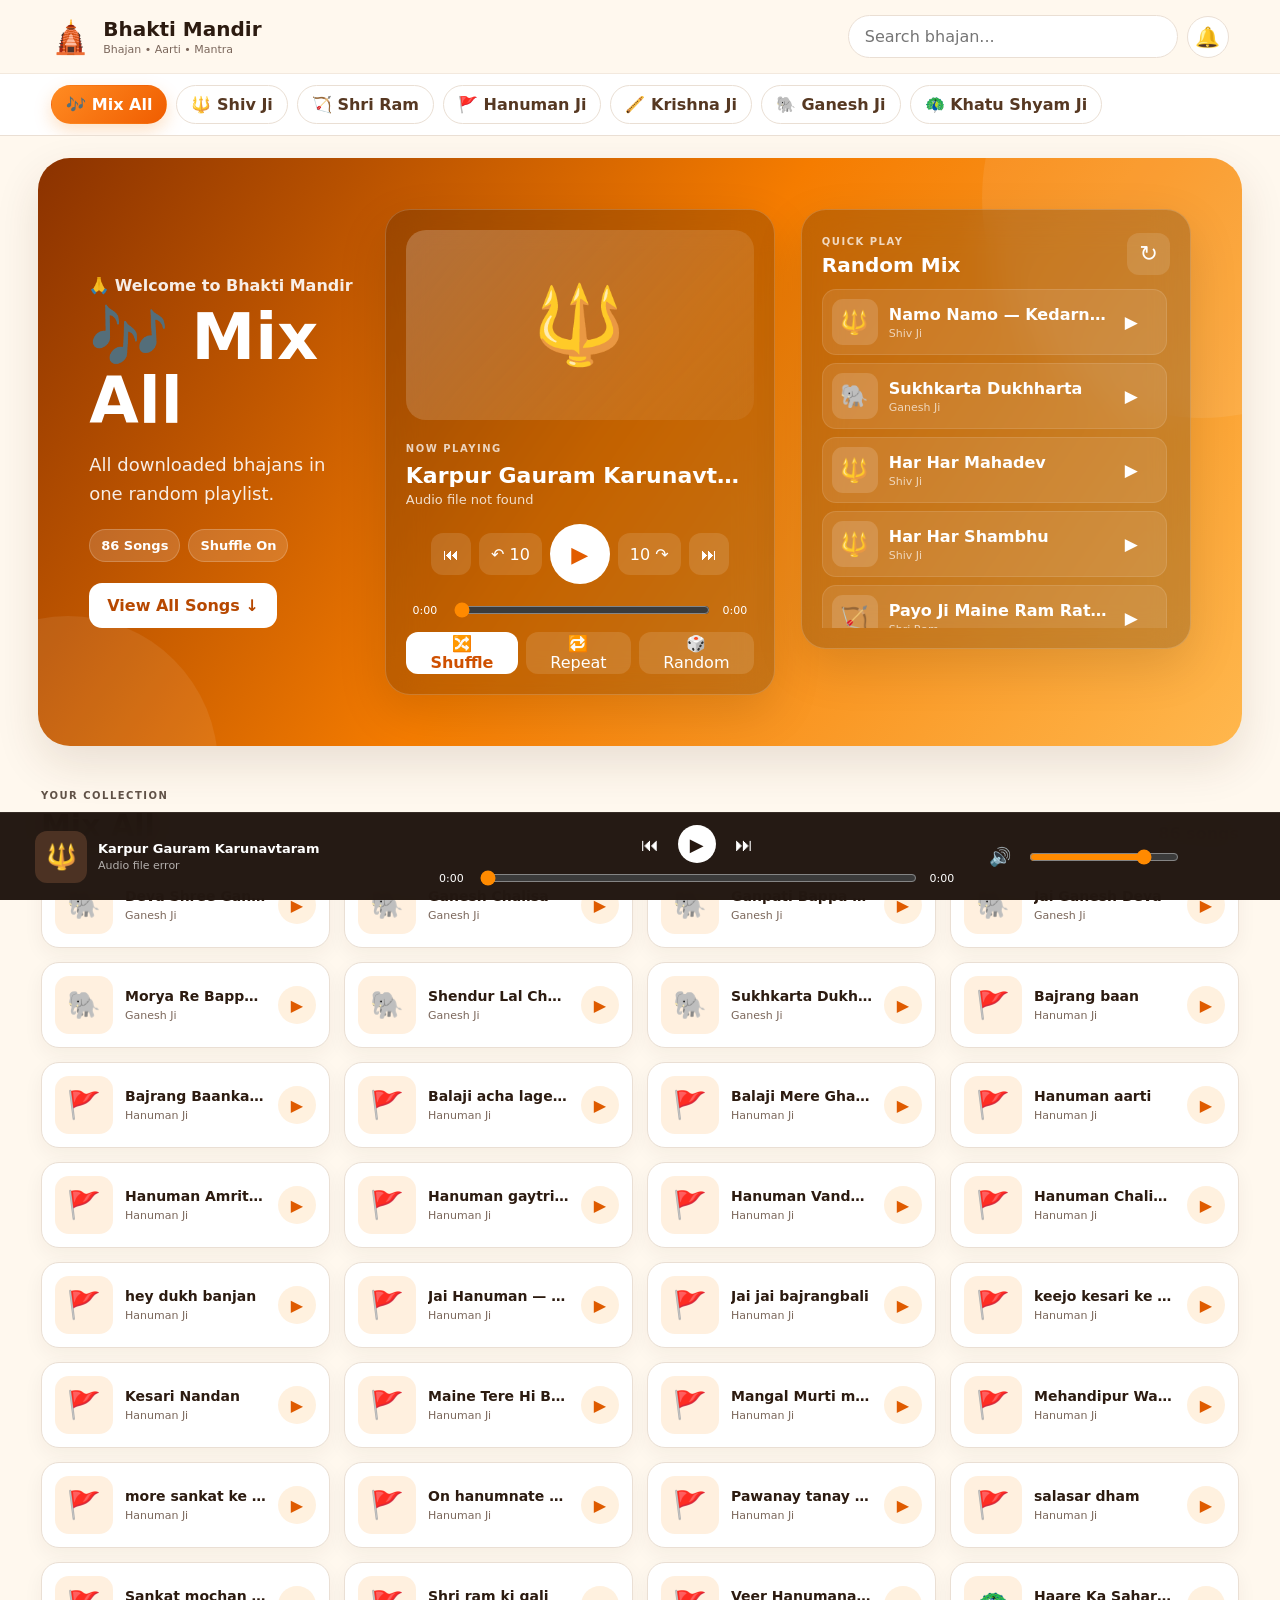
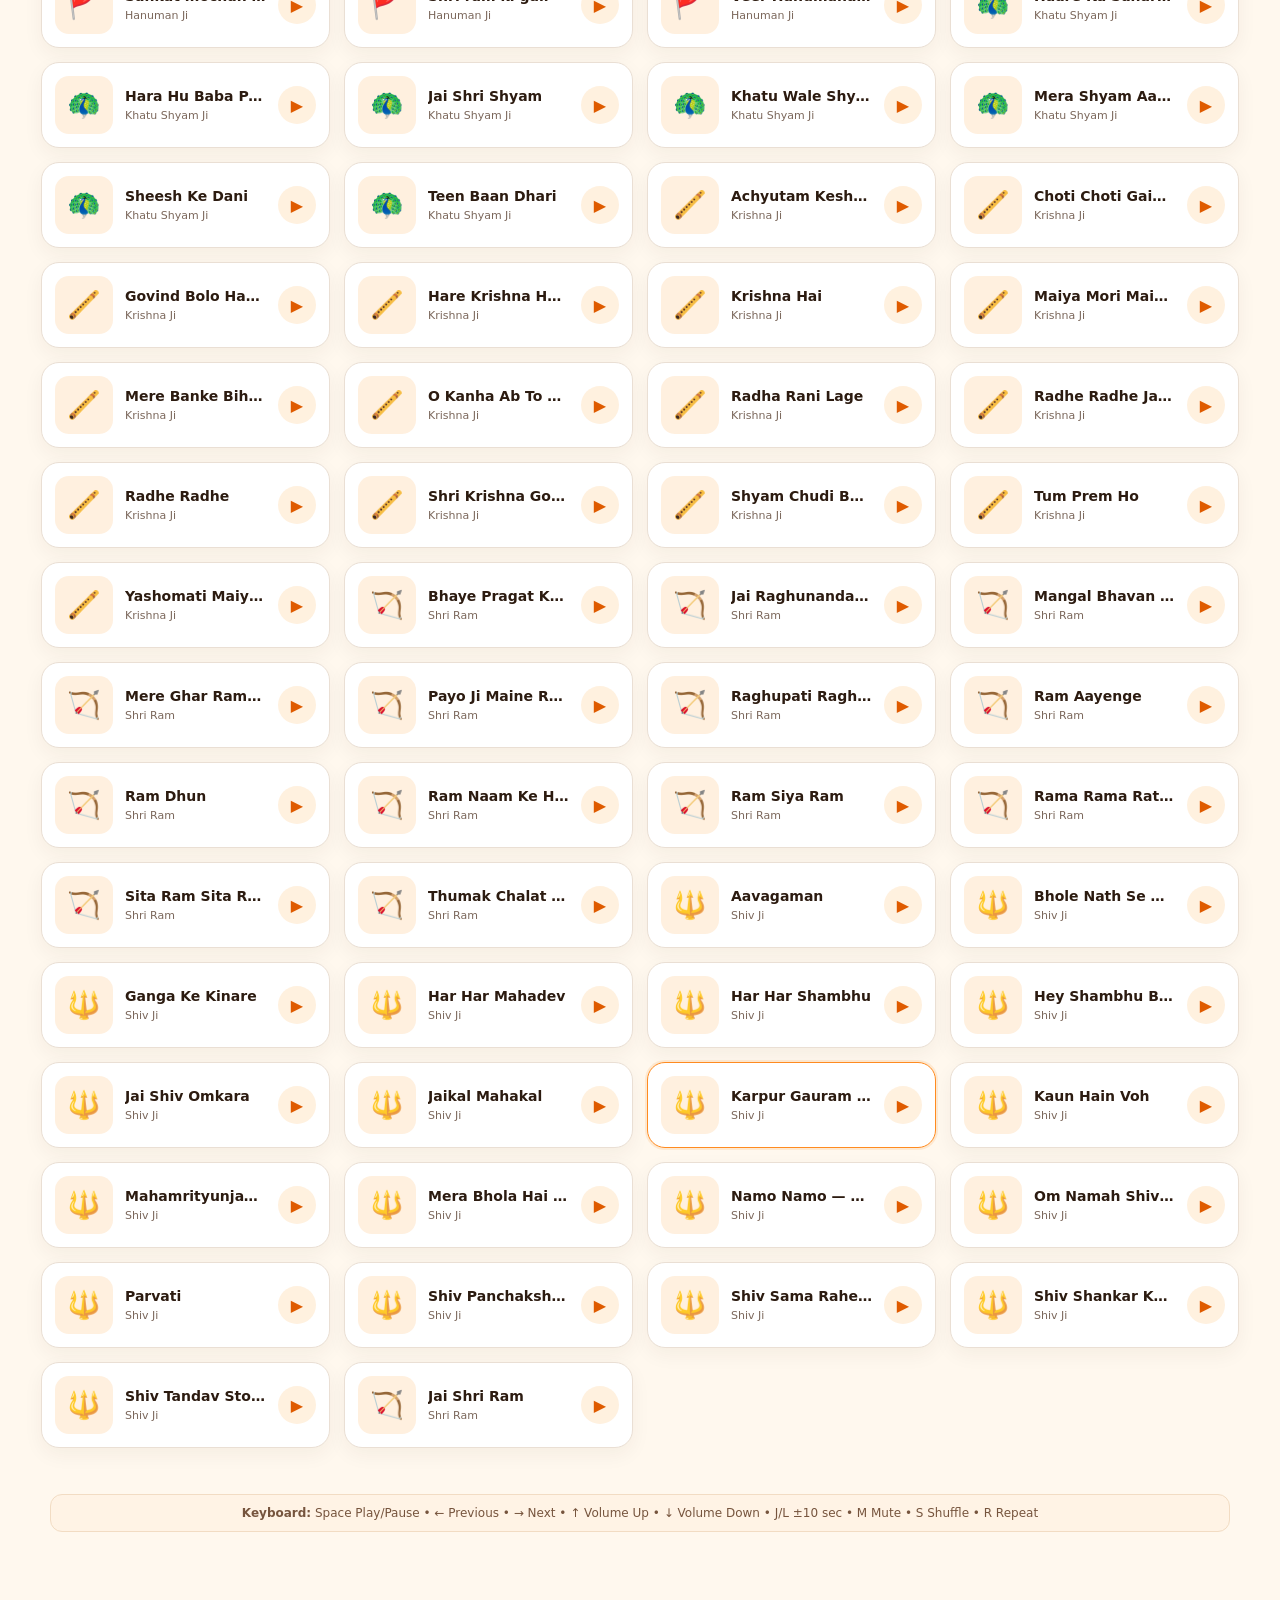
==== index.html @ 7013844a "Add files via upload" ====
<!DOCTYPE html>
<html lang="en">
<head>
  <meta charset="UTF-8">

  <meta
    name="viewport"
    content="width=device-width, initial-scale=1.0"
  >

  <meta name="theme-color" content="#f57c00">

  <title>Bhakti Mandir</title>

  <link rel="stylesheet" href="style.css">
</head>

<body>

  <!-- =========================
       HEADER
  ========================== -->

  <header class="header">

    <a
      href="#"
      class="brand"
      id="homeBrand"
    >

      <span class="brand-icon">🛕</span>

      <span>
        <strong>Bhakti Mandir</strong>
        <small>Bhajan • Aarti • Mantra</small>
      </span>

    </a>


    <div class="header-actions">

      <input
        id="searchInput"
        type="search"
        placeholder="Search bhajan..."
        autocomplete="off"
      >

      <button
        id="bellButton"
        class="icon-button"
        title="Temple Bell"
      >
        🔔
      </button>

    </div>

  </header>



  <!-- =========================
       GOD MENU
  ========================== -->

  <nav class="god-menu">

    <button
      class="god-btn active"
      data-god="mix"
    >
      🎶 Mix All
    </button>


    <button
      class="god-btn"
      data-god="shiv"
    >
      🔱 Shiv Ji
    </button>


    <button
      class="god-btn"
      data-god="ram"
    >
      🏹 Shri Ram
    </button>


    <button
      class="god-btn"
      data-god="hanuman"
    >
      🚩 Hanuman Ji
    </button>


    <button
      class="god-btn"
      data-god="krishna"
    >
      🪈 Krishna Ji
    </button>


    <button
      class="god-btn"
      data-god="ganesh"
    >
      🐘 Ganesh Ji
    </button>


    <button
      class="god-btn"
      data-god="shyam"
    >
      🦚 Khatu Shyam Ji
    </button>

  </nav>



  <!-- =========================
       MAIN
  ========================== -->

  <main>


    <!-- =========================
         HERO
    ========================== -->

    <section
      class="hero"
      id="hero"
    >


      <!-- LEFT -->

      <div class="hero-copy">

        <div
          class="eyebrow"
          id="heroGreeting"
        >
          🙏 Welcome to Bhakti Mandir
        </div>


        <h1 id="heroTitle">
          🎶 Mix All
        </h1>


        <p id="heroSubtitle">
          All downloaded bhajans in one random playlist.
        </p>


        <div class="hero-stats">

          <span id="sectionCount">
            0 Songs
          </span>

          <span id="shuffleStatus">
            Shuffle On
          </span>

        </div>


        <button
          class="primary-btn"
          id="viewAllSongsBtn"
        >
          View All Songs ↓
        </button>

      </div>



      <!-- CENTER PLAYER -->

      <div class="now-playing-card">


        <div
          class="large-cover"
          id="heroSongCover"
        >
          🎶
        </div>


        <div class="now-text">

          <small>NOW PLAYING</small>

          <h2 id="heroSongTitle">
            Choose a song
          </h2>

          <p id="heroSongArtist">
            Bhakti Mandir
          </p>

        </div>



        <div class="hero-controls">

          <button
            id="heroPrevBtn"
            title="Previous Song"
          >
            ⏮
          </button>


          <button
            id="back10Btn"
            title="Back 10 seconds"
          >
            ↶ 10
          </button>


          <button
            id="heroPlayBtn"
            class="main-play"
            title="Play / Pause"
          >
            ▶
          </button>


          <button
            id="forward10Btn"
            title="Forward 10 seconds"
          >
            10 ↷
          </button>


          <button
            id="heroNextBtn"
            title="Next Song"
          >
            ⏭
          </button>

        </div>



        <div class="progress-wrap">

          <span id="heroCurrentTime">
            0:00
          </span>


          <input
            id="heroProgress"
            type="range"
            min="0"
            max="100"
            value="0"
          >


          <span id="heroDuration">
            0:00
          </span>

        </div>



        <div class="secondary-controls">


          <button
            id="shuffleBtn"
            class="control-toggle active"
          >
            🔀 Shuffle
          </button>


          <button
            id="repeatBtn"
            class="control-toggle"
          >
            🔁 Repeat
          </button>


          <button id="randomBtn">
            🎲 Random
          </button>

        </div>

      </div>



      <!-- RIGHT QUICK PLAY -->

      <aside class="quick-panel">


        <div class="panel-heading">

          <div>

            <small>
              QUICK PLAY
            </small>

            <h3 id="quickListTitle">
              Random Mix
            </h3>

          </div>


          <button
            id="refreshQuickBtn"
            title="New random list"
          >
            ↻
          </button>

        </div>


        <div
          id="heroQuickList"
          class="quick-list"
        ></div>

      </aside>


    </section>



    <!-- =========================
         ALL SONGS
    ========================== -->

    <section
      class="songs-section"
      id="songsSection"
    >


      <div class="section-heading">

        <div>

          <small>
            YOUR COLLECTION
          </small>

          <h2 id="songSectionTitle">
            Mix All
          </h2>

        </div>


        <span id="songCount">
          0 songs
        </span>

      </div>



      <div
        id="songList"
        class="song-grid"
      ></div>


    </section>


  </main>



  <!-- =========================
       KEYBOARD GUIDE
  ========================== -->

  <div class="keyboard-help">

    <strong>Keyboard:</strong>

    Space Play/Pause •
    ← Previous •
    → Next •
    ↑ Volume Up •
    ↓ Volume Down •
    J/L ±10 sec •
    M Mute •
    S Shuffle •
    R Repeat

  </div>



  <!-- =========================
       BOTTOM PLAYER
  ========================== -->

  <footer class="bottom-player">


    <div class="bottom-song">


      <div
        class="bottom-cover"
        id="bottomCover"
      >
        🎶
      </div>


      <div>

        <strong id="bottomTitle">
          Choose a song
        </strong>

        <small id="bottomArtist">
          Bhakti Mandir
        </small>

      </div>


    </div>



    <div class="bottom-center">


      <div class="bottom-controls">

        <button
          id="previousBtn"
          title="Previous"
        >
          ⏮
        </button>


        <button
          id="bottomPlayBtn"
          class="bottom-main-play"
          title="Play / Pause"
        >
          ▶
        </button>


        <button
          id="nextBtn"
          title="Next"
        >
          ⏭
        </button>

      </div>



      <div class="bottom-progress-row">

        <span id="bottomCurrentTime">
          0:00
        </span>


        <input
          id="bottomProgress"
          type="range"
          min="0"
          max="100"
          value="0"
        >


        <span id="bottomDuration">
          0:00
        </span>

      </div>


    </div>



    <div class="volume-area">

      <button
        id="muteBtn"
        title="Mute"
      >
        🔊
      </button>


      <input
        id="volumeSlider"
        type="range"
        min="0"
        max="1"
        step="0.05"
        value="0.8"
      >

    </div>


  </footer>



  <audio
    id="audioPlayer"
    preload="metadata"
  ></audio>


  <script src="script.js"></script>

</body>
</html>
---- style.css ----
* {
    box-sizing: border-box;
}


:root {

    --bg: #fff8ee;

    --card: #ffffff;

    --text: #2c1b10;

    --muted: #7b675b;

    --orange: #f57c00;

    --line: #eadfd4;

    --shadow:
        0 18px 45px rgba(76, 45, 20, 0.12);

}



html {

    scroll-behavior: smooth;

}



body {

    margin: 0;

    font-family:
        Inter,
        system-ui,
        -apple-system,
        Segoe UI,
        Roboto,
        Arial,
        sans-serif;

    background: var(--bg);

    color: var(--text);

    padding-bottom: 108px;

}



button,
input {

    font: inherit;

}



button {

    cursor: pointer;

}



/* ========================
   HEADER
======================== */

.header {

    min-height: 74px;

    padding:
        12px
        clamp(16px, 4vw, 54px);

    display: flex;

    align-items: center;

    justify-content: space-between;

    gap: 16px;

    position: sticky;

    top: 0;

    z-index: 100;

    background:
        rgba(255, 248, 238, 0.94);

    backdrop-filter: blur(18px);

    border-bottom:
        1px solid
        rgba(120, 80, 45, 0.09);

}



.brand {

    text-decoration: none;

    color: inherit;

    display: flex;

    align-items: center;

    gap: 12px;

}



.brand-icon {

    font-size: 32px;

}



.brand strong {

    display: block;

    font-size: 20px;

}



.brand small {

    display: block;

    color: var(--muted);

    font-size: 11px;

    margin-top: 2px;

}



.header-actions {

    display: flex;

    gap: 9px;

    align-items: center;

}



#searchInput {

    width: min(330px, 38vw);

    border:
        1px solid
        var(--line);

    background: white;

    border-radius: 999px;

    padding: 11px 16px;

    outline: none;

}



#searchInput:focus {

    border-color: #ff9b31;

    box-shadow:
        0 0 0 3px
        rgba(245, 124, 0, 0.12);

}



.icon-button {

    width: 42px;

    height: 42px;

    border-radius: 50%;

    border:
        1px solid
        var(--line);

    background: white;

    font-size: 20px;

}



.icon-button.ringing {

    animation:
        ring 0.55s ease;

}



@keyframes ring {

    0%,
    100% {
        transform: rotate(0);
    }

    25% {
        transform: rotate(18deg);
    }

    50% {
        transform: rotate(-18deg);
    }

    75% {
        transform: rotate(12deg);
    }

}



/* ========================
   GOD MENU
======================== */

.god-menu {

    position: sticky;

    top: 74px;

    z-index: 90;

    display: flex;

    gap: 9px;

    overflow-x: auto;

    padding:
        11px
        clamp(16px, 4vw, 54px);

    background: white;

    border-bottom:
        1px solid
        var(--line);

    scrollbar-width: none;

}



.god-menu::-webkit-scrollbar {

    display: none;

}



.god-btn {

    white-space: nowrap;

    border:
        1px solid
        var(--line);

    background: white;

    color: #563822;

    padding: 9px 14px;

    border-radius: 999px;

    font-weight: 700;

}



.god-btn:hover,
.god-btn.active {

    background:
        linear-gradient(
            135deg,
            #ff8b22,
            #f05d00
        );

    color: white;

    border-color: transparent;

    box-shadow:
        0 7px 18px
        rgba(245, 124, 0, 0.23);

}



/* ========================
   MAIN
======================== */

main {

    width: min(1450px, 100%);

    margin: auto;

    padding:
        22px
        clamp(14px, 3vw, 38px)
        30px;

}



/* ========================
   HERO
======================== */

.hero {

    min-height: 540px;

    border-radius: 32px;

    padding:
        clamp(22px, 4vw, 52px);

    display: grid;

    grid-template-columns:
        minmax(0, 1fr)
        minmax(320px, 390px)
        minmax(300px, 390px);

    gap: 26px;

    align-items: center;

    color: white;

    background:
        linear-gradient(
            125deg,
            #8b3200,
            #f57c00 48%,
            #ffb74d
        );

    box-shadow: var(--shadow);

    overflow: hidden;

    position: relative;

}



.hero::before,
.hero::after {

    content: "";

    position: absolute;

    border-radius: 50%;

    background:
        rgba(255, 255, 255, 0.08);

    pointer-events: none;

}



.hero::before {

    width: 440px;

    height: 440px;

    right: -180px;

    top: -180px;

}



.hero::after {

    width: 300px;

    height: 300px;

    left: -120px;

    bottom: -170px;

}



.hero > * {

    position: relative;

    z-index: 1;

}



.eyebrow {

    font-weight: 800;

    opacity: 0.9;

    margin-bottom: 10px;

}



.hero-copy h1 {

    font-size:
        clamp(38px, 5vw, 72px);

    line-height: 1;

    margin:
        0 0 17px;

}



.hero-copy p {

    max-width: 580px;

    font-size: 18px;

    line-height: 1.6;

    opacity: 0.9;

}



.hero-stats {

    display: flex;

    gap: 8px;

    flex-wrap: wrap;

    margin: 21px 0;

}



.hero-stats span {

    background:
        rgba(255, 255, 255, 0.15);

    border:
        1px solid
        rgba(255, 255, 255, 0.19);

    padding:
        8px 11px;

    border-radius: 999px;

    font-size: 13px;

    font-weight: 700;

}



.primary-btn {

    border: 0;

    border-radius: 13px;

    background: white;

    color: #b74800;

    font-weight: 800;

    padding:
        13px 18px;

}



/* ========================
   PLAYER CARDS
======================== */

.now-playing-card,
.quick-panel {

    border:
        1px solid
        rgba(255, 255, 255, 0.18);

    background:
        rgba(25, 11, 3, 0.22);

    backdrop-filter:
        blur(18px);

    border-radius: 25px;

    padding: 20px;

    box-shadow:
        0 18px 50px
        rgba(0, 0, 0, 0.12);

}



.large-cover {

    height: 190px;

    border-radius: 20px;

    display: grid;

    place-items: center;

    font-size: 76px;

    background:
        linear-gradient(
            135deg,
            rgba(255,255,255,0.22),
            rgba(255,255,255,0.05)
        );

    margin-bottom: 17px;

}



.now-text small,
.panel-heading small,
.section-heading small {

    font-size: 10px;

    letter-spacing: 1.5px;

    font-weight: 900;

    opacity: 0.75;

}



.now-text h2 {

    font-size: 22px;

    margin:
        7px 0 4px;

    white-space: nowrap;

    overflow: hidden;

    text-overflow: ellipsis;

}



.now-text p {

    font-size: 13px;

    margin:
        0 0 17px;

    opacity: 0.8;

    white-space: nowrap;

    overflow: hidden;

    text-overflow: ellipsis;

}



.hero-controls,
.secondary-controls {

    display: flex;

    align-items: center;

    justify-content: center;

    gap: 8px;

}



.hero-controls button,
.secondary-controls button,
.panel-heading button {

    border: 0;

    color: white;

    background:
        rgba(255,255,255,0.12);

    border-radius: 12px;

    min-height: 42px;

    padding:
        0 12px;

}



.hero-controls button:hover,
.secondary-controls button:hover {

    background:
        rgba(255,255,255,0.22);

}



.hero-controls .main-play {

    width: 60px;

    height: 60px;

    border-radius: 50%;

    font-size: 22px;

    background: white;

    color: #e25c00;

}



.progress-wrap,
.bottom-progress-row {

    display: grid;

    grid-template-columns:
        38px
        1fr
        38px;

    align-items: center;

    gap: 8px;

    margin:
        16px 0 12px;

}



.progress-wrap span,
.bottom-progress-row span {

    font-size: 11px;

    text-align: center;

}



input[type="range"] {

    accent-color: #ff8a00;

    width: 100%;

}



.control-toggle.active {

    background:
        white !important;

    color:
        #cf5000 !important;

    font-weight: 800;

}



/* ========================
   QUICK LIST
======================== */

.quick-panel {

    align-self: stretch;

    max-height: 440px;

    display: flex;

    flex-direction: column;

}



.panel-heading {

    display: flex;

    align-items: center;

    justify-content: space-between;

    margin-bottom: 12px;

}



.panel-heading h3 {

    margin:
        4px 0 0;

    font-size: 20px;

}



.panel-heading button {

    font-size: 22px;

}



.quick-list {

    overflow: auto;

    padding-right: 3px;

}



.quick-item {

    width: 100%;

    display: grid;

    grid-template-columns:
        46px 1fr 32px;

    gap: 11px;

    align-items: center;

    color: white;

    background:
        rgba(255,255,255,0.09);

    border:
        1px solid
        rgba(255,255,255,0.11);

    border-radius: 14px;

    padding: 9px;

    margin-bottom: 8px;

    text-align: left;

}



.quick-item:hover,
.quick-item.active {

    background:
        rgba(255,255,255,0.20);

}



.quick-icon {

    width: 46px;

    height: 46px;

    border-radius: 11px;

    display: grid;

    place-items: center;

    background:
        rgba(255,255,255,0.15);

    font-size: 23px;

}



.quick-info {

    min-width: 0;

}



.quick-info strong,
.quick-info small {

    display: block;

    white-space: nowrap;

    overflow: hidden;

    text-overflow: ellipsis;

}



.quick-info small {

    font-size: 11px;

    opacity: 0.68;

    margin-top: 3px;

}



.quick-play {

    font-size: 17px;

}



/* ========================
   SONG COLLECTION
======================== */

.songs-section {

    padding:
        38px 3px 16px;

}



.section-heading {

    display: flex;

    justify-content: space-between;

    align-items: end;

    gap: 15px;

    margin-bottom: 19px;

}



.section-heading h2 {

    font-size: 30px;

    margin:
        5px 0 0;

}



.section-heading span {

    color: var(--muted);

    font-weight: 700;

}



.song-grid {

    display: grid;

    grid-template-columns:
        repeat(
            4,
            minmax(0, 1fr)
        );

    gap: 14px;

}



.song-card {

    background: white;

    border:
        1px solid
        var(--line);

    border-radius: 18px;

    padding: 13px;

    display: grid;

    grid-template-columns:
        58px 1fr 38px;

    gap: 12px;

    align-items: center;

    box-shadow:
        0 7px 20px
        rgba(57,34,16,0.05);

    transition:
        0.18s ease;

}



.song-card:hover {

    transform:
        translateY(-2px);

    box-shadow:
        0 12px 28px
        rgba(57,34,16,0.1);

}



.song-card.active {

    border-color:
        #ff8b20;

    box-shadow:
        0 0 0 2px
        rgba(245,124,0,0.12);

}



.song-cover {

    width: 58px;

    height: 58px;

    border-radius: 14px;

    display: grid;

    place-items: center;

    font-size: 27px;

    background:
        #fff0df;

}



.song-meta {

    min-width: 0;

}



.song-meta strong,
.song-meta small {

    display: block;

    white-space: nowrap;

    overflow: hidden;

    text-overflow: ellipsis;

}



.song-meta strong {

    font-size: 14px;

}



.song-meta small {

    color: var(--muted);

    margin-top: 5px;

    font-size: 11px;

}



.card-play {

    width: 38px;

    height: 38px;

    border: 0;

    border-radius: 50%;

    background:
        #fff1df;

    color:
        #df5b00;

    font-weight: 900;

}



.empty-message {

    grid-column:
        1 / -1;

    background: white;

    border:
        1px dashed
        var(--line);

    border-radius: 18px;

    padding: 35px;

    text-align: center;

    color: var(--muted);

}



/* ========================
   KEYBOARD GUIDE
======================== */

.keyboard-help {

    width:
        min(
            1180px,
            calc(100% - 28px)
        );

    margin:
        0 auto 22px;

    padding:
        11px 15px;

    background:
        #fff3e5;

    border:
        1px solid
        #f2dcc3;

    border-radius: 12px;

    color:
        #76543d;

    font-size: 12px;

    text-align: center;

}



/* ========================
   BOTTOM PLAYER
======================== */

.bottom-player {

    position: fixed;

    left: 0;

    right: 0;

    bottom: 0;

    z-index: 200;

    min-height: 88px;

    padding:
        10px
        clamp(12px, 3vw, 35px);

    display: grid;

    grid-template-columns:
        minmax(190px, 1fr)
        minmax(330px, 1.4fr)
        minmax(180px, 0.7fr);

    gap: 20px;

    align-items: center;

    background:
        rgba(30,19,13,0.97);

    color: white;

    border-top:
        1px solid
        rgba(255,255,255,0.08);

    backdrop-filter:
        blur(18px);

}



.bottom-song {

    display: flex;

    align-items: center;

    gap: 11px;

    min-width: 0;

}



.bottom-cover {

    width: 52px;

    height: 52px;

    border-radius: 12px;

    background:
        #4c3223;

    display: grid;

    place-items: center;

    font-size: 25px;

    flex:
        0 0 auto;

}



.bottom-song div:last-child {

    min-width: 0;

}



.bottom-song strong,
.bottom-song small {

    display: block;

    white-space: nowrap;

    overflow: hidden;

    text-overflow: ellipsis;

}



.bottom-song strong {

    font-size: 13px;

}



.bottom-song small {

    font-size: 11px;

    opacity: 0.65;

    margin-top: 3px;

}



.bottom-controls {

    display: flex;

    justify-content: center;

    gap: 9px;

}



.bottom-controls button,
.volume-area button {

    border: 0;

    background: transparent;

    color: white;

    font-size: 18px;

    min-width: 38px;

    height: 38px;

    border-radius: 50%;

}



.bottom-controls button:hover,
.volume-area button:hover {

    background:
        rgba(255,255,255,0.1);

}



.bottom-main-play {

    background:
        white !important;

    color:
        #26170f !important;

}



.bottom-progress-row {

    margin:
        5px 0 0;

}



.volume-area {

    display: flex;

    align-items: center;

    gap: 8px;

}



.volume-area input {

    max-width: 150px;

}



/* ========================
   RESPONSIVE
======================== */

@media (max-width: 1180px) {

    .hero {

        grid-template-columns:
            1fr 370px;

    }


    .hero-copy {

        grid-column:
            1 / -1;

    }


    .song-grid {

        grid-template-columns:
            repeat(
                3,
                minmax(0,1fr)
            );

    }

}



@media (max-width: 820px) {

    body {

        padding-bottom:
            150px;

    }


    .header {

        align-items:
            flex-start;

    }


    .header-actions {

        flex: 1;

        justify-content:
            flex-end;

    }


    #searchInput {

        width:
            min(
                250px,
                46vw
            );

    }


    .hero {

        grid-template-columns:
            1fr;

        padding:
            22px;

        border-radius:
            24px;

        min-height:
            unset;

    }


    .hero-copy {

        grid-column:
            auto;

    }


    .quick-panel {

        max-height:
            none;

    }


    .song-grid {

        grid-template-columns:
            repeat(
                2,
                minmax(0,1fr)
            );

    }


    .bottom-player {

        grid-template-columns:
            1fr 1.25fr;

        gap:
            10px;

    }


    .volume-area {

        display: none;

    }

}



@media (max-width: 560px) {

    body {

        padding-bottom:
            174px;

    }


    .header {

        padding:
            10px 12px;

        flex-wrap:
            wrap;

    }


    .brand small {

        display:
            none;

    }


    .brand strong {

        font-size:
            17px;

    }


    .brand-icon {

        font-size:
            27px;

    }


    .header-actions {

        width:
            100%;

        flex-basis:
            100%;

    }


    #searchInput {

        width:
            100%;

    }


    .god-menu {

        top:
            114px;

        padding:
            9px 12px;

    }


    main {

        padding:
            12px 10px 20px;

    }


    .hero {

        padding:
            17px;

        border-radius:
            20px;

        gap:
            16px;

    }


    .hero-copy h1 {

        font-size:
            38px;

    }


    .hero-copy p {

        font-size:
            15px;

    }


    .large-cover {

        height:
            150px;

        font-size:
            60px;

    }


    .hero-controls {

        gap:
            5px;

    }


    .hero-controls button {

        padding:
            0 8px;

    }


    .secondary-controls {

        flex-wrap:
            wrap;

    }


    .song-grid {

        grid-template-columns:
            1fr;

    }


    .section-heading h2 {

        font-size:
            25px;

    }


    .keyboard-help {

        display:
            none;

    }


    .bottom-player {

        min-height:
            150px;

        grid-template-columns:
            1fr;

        padding:
            9px 12px;

        gap:
            5px;

    }


    .bottom-song {

        justify-content:
            center;

    }


    .bottom-center {

        width:
            100%;

    }

}* {
    box-sizing: border-box;
}


:root {

    --bg: #fff8ee;

    --card: #ffffff;

    --text: #2c1b10;

    --muted: #7b675b;

    --orange: #f57c00;

    --line: #eadfd4;

    --shadow:
        0 18px 45px rgba(76, 45, 20, 0.12);

}



html {

    scroll-behavior: smooth;

}



body {

    margin: 0;

    font-family:
        Inter,
        system-ui,
        -apple-system,
        Segoe UI,
        Roboto,
        Arial,
        sans-serif;

    background: var(--bg);

    color: var(--text);

    padding-bottom: 108px;

}



button,
input {

    font: inherit;

}



button {

    cursor: pointer;

}



/* ========================
   HEADER
======================== */

.header {

    min-height: 74px;

    padding:
        12px
        clamp(16px, 4vw, 54px);

    display: flex;

    align-items: center;

    justify-content: space-between;

    gap: 16px;

    position: sticky;

    top: 0;

    z-index: 100;

    background:
        rgba(255, 248, 238, 0.94);

    backdrop-filter: blur(18px);

    border-bottom:
        1px solid
        rgba(120, 80, 45, 0.09);

}



.brand {

    text-decoration: none;

    color: inherit;

    display: flex;

    align-items: center;

    gap: 12px;

}



.brand-icon {

    font-size: 32px;

}



.brand strong {

    display: block;

    font-size: 20px;

}



.brand small {

    display: block;

    color: var(--muted);

    font-size: 11px;

    margin-top: 2px;

}



.header-actions {

    display: flex;

    gap: 9px;

    align-items: center;

}



#searchInput {

    width: min(330px, 38vw);

    border:
        1px solid
        var(--line);

    background: white;

    border-radius: 999px;

    padding: 11px 16px;

    outline: none;

}



#searchInput:focus {

    border-color: #ff9b31;

    box-shadow:
        0 0 0 3px
        rgba(245, 124, 0, 0.12);

}



.icon-button {

    width: 42px;

    height: 42px;

    border-radius: 50%;

    border:
        1px solid
        var(--line);

    background: white;

    font-size: 20px;

}



.icon-button.ringing {

    animation:
        ring 0.55s ease;

}



@keyframes ring {

    0%,
    100% {
        transform: rotate(0);
    }

    25% {
        transform: rotate(18deg);
    }

    50% {
        transform: rotate(-18deg);
    }

    75% {
        transform: rotate(12deg);
    }

}



/* ========================
   GOD MENU
======================== */

.god-menu {

    position: sticky;

    top: 74px;

    z-index: 90;

    display: flex;

    gap: 9px;

    overflow-x: auto;

    padding:
        11px
        clamp(16px, 4vw, 54px);

    background: white;

    border-bottom:
        1px solid
        var(--line);

    scrollbar-width: none;

}



.god-menu::-webkit-scrollbar {

    display: none;

}



.god-btn {

    white-space: nowrap;

    border:
        1px solid
        var(--line);

    background: white;

    color: #563822;

    padding: 9px 14px;

    border-radius: 999px;

    font-weight: 700;

}



.god-btn:hover,
.god-btn.active {

    background:
        linear-gradient(
            135deg,
            #ff8b22,
            #f05d00
        );

    color: white;

    border-color: transparent;

    box-shadow:
        0 7px 18px
        rgba(245, 124, 0, 0.23);

}



/* ========================
   MAIN
======================== */

main {

    width: min(1450px, 100%);

    margin: auto;

    padding:
        22px
        clamp(14px, 3vw, 38px)
        30px;

}



/* ========================
   HERO
======================== */

.hero {

    min-height: 540px;

    border-radius: 32px;

    padding:
        clamp(22px, 4vw, 52px);

    display: grid;

    grid-template-columns:
        minmax(0, 1fr)
        minmax(320px, 390px)
        minmax(300px, 390px);

    gap: 26px;

    align-items: center;

    color: white;

    background:
        linear-gradient(
            125deg,
            #8b3200,
            #f57c00 48%,
            #ffb74d
        );

    box-shadow: var(--shadow);

    overflow: hidden;

    position: relative;

}



.hero::before,
.hero::after {

    content: "";

    position: absolute;

    border-radius: 50%;

    background:
        rgba(255, 255, 255, 0.08);

    pointer-events: none;

}



.hero::before {

    width: 440px;

    height: 440px;

    right: -180px;

    top: -180px;

}



.hero::after {

    width: 300px;

    height: 300px;

    left: -120px;

    bottom: -170px;

}



.hero > * {

    position: relative;

    z-index: 1;

}



.eyebrow {

    font-weight: 800;

    opacity: 0.9;

    margin-bottom: 10px;

}



.hero-copy h1 {

    font-size:
        clamp(38px, 5vw, 72px);

    line-height: 1;

    margin:
        0 0 17px;

}



.hero-copy p {

    max-width: 580px;

    font-size: 18px;

    line-height: 1.6;

    opacity: 0.9;

}



.hero-stats {

    display: flex;

    gap: 8px;

    flex-wrap: wrap;

    margin: 21px 0;

}



.hero-stats span {

    background:
        rgba(255, 255, 255, 0.15);

    border:
        1px solid
        rgba(255, 255, 255, 0.19);

    padding:
        8px 11px;

    border-radius: 999px;

    font-size: 13px;

    font-weight: 700;

}



.primary-btn {

    border: 0;

    border-radius: 13px;

    background: white;

    color: #b74800;

    font-weight: 800;

    padding:
        13px 18px;

}



/* ========================
   PLAYER CARDS
======================== */

.now-playing-card,
.quick-panel {

    border:
        1px solid
        rgba(255, 255, 255, 0.18);

    background:
        rgba(25, 11, 3, 0.22);

    backdrop-filter:
        blur(18px);

    border-radius: 25px;

    padding: 20px;

    box-shadow:
        0 18px 50px
        rgba(0, 0, 0, 0.12);

}



.large-cover {

    height: 190px;

    border-radius: 20px;

    display: grid;

    place-items: center;

    font-size: 76px;

    background:
        linear-gradient(
            135deg,
            rgba(255,255,255,0.22),
            rgba(255,255,255,0.05)
        );

    margin-bottom: 17px;

}



.now-text small,
.panel-heading small,
.section-heading small {

    font-size: 10px;

    letter-spacing: 1.5px;

    font-weight: 900;

    opacity: 0.75;

}



.now-text h2 {

    font-size: 22px;

    margin:
        7px 0 4px;

    white-space: nowrap;

    overflow: hidden;

    text-overflow: ellipsis;

}



.now-text p {

    font-size: 13px;

    margin:
        0 0 17px;

    opacity: 0.8;

    white-space: nowrap;

    overflow: hidden;

    text-overflow: ellipsis;

}



.hero-controls,
.secondary-controls {

    display: flex;

    align-items: center;

    justify-content: center;

    gap: 8px;

}



.hero-controls button,
.secondary-controls button,
.panel-heading button {

    border: 0;

    color: white;

    background:
        rgba(255,255,255,0.12);

    border-radius: 12px;

    min-height: 42px;

    padding:
        0 12px;

}



.hero-controls button:hover,
.secondary-controls button:hover {

    background:
        rgba(255,255,255,0.22);

}



.hero-controls .main-play {

    width: 60px;

    height: 60px;

    border-radius: 50%;

    font-size: 22px;

    background: white;

    color: #e25c00;

}



.progress-wrap,
.bottom-progress-row {

    display: grid;

    grid-template-columns:
        38px
        1fr
        38px;

    align-items: center;

    gap: 8px;

    margin:
        16px 0 12px;

}



.progress-wrap span,
.bottom-progress-row span {

    font-size: 11px;

    text-align: center;

}



input[type="range"] {

    accent-color: #ff8a00;

    width: 100%;

}



.control-toggle.active {

    background:
        white !important;

    color:
        #cf5000 !important;

    font-weight: 800;

}



/* ========================
   QUICK LIST
======================== */

.quick-panel {

    align-self: stretch;

    max-height: 440px;

    display: flex;

    flex-direction: column;

}



.panel-heading {

    display: flex;

    align-items: center;

    justify-content: space-between;

    margin-bottom: 12px;

}



.panel-heading h3 {

    margin:
        4px 0 0;

    font-size: 20px;

}



.panel-heading button {

    font-size: 22px;

}



.quick-list {

    overflow: auto;

    padding-right: 3px;

}



.quick-item {

    width: 100%;

    display: grid;

    grid-template-columns:
        46px 1fr 32px;

    gap: 11px;

    align-items: center;

    color: white;

    background:
        rgba(255,255,255,0.09);

    border:
        1px solid
        rgba(255,255,255,0.11);

    border-radius: 14px;

    padding: 9px;

    margin-bottom: 8px;

    text-align: left;

}



.quick-item:hover,
.quick-item.active {

    background:
        rgba(255,255,255,0.20);

}



.quick-icon {

    width: 46px;

    height: 46px;

    border-radius: 11px;

    display: grid;

    place-items: center;

    background:
        rgba(255,255,255,0.15);

    font-size: 23px;

}



.quick-info {

    min-width: 0;

}



.quick-info strong,
.quick-info small {

    display: block;

    white-space: nowrap;

    overflow: hidden;

    text-overflow: ellipsis;

}



.quick-info small {

    font-size: 11px;

    opacity: 0.68;

    margin-top: 3px;

}



.quick-play {

    font-size: 17px;

}



/* ========================
   SONG COLLECTION
======================== */

.songs-section {

    padding:
        38px 3px 16px;

}



.section-heading {

    display: flex;

    justify-content: space-between;

    align-items: end;

    gap: 15px;

    margin-bottom: 19px;

}



.section-heading h2 {

    font-size: 30px;

    margin:
        5px 0 0;

}



.section-heading span {

    color: var(--muted);

    font-weight: 700;

}



.song-grid {

    display: grid;

    grid-template-columns:
        repeat(
            4,
            minmax(0, 1fr)
        );

    gap: 14px;

}



.song-card {

    background: white;

    border:
        1px solid
        var(--line);

    border-radius: 18px;

    padding: 13px;

    display: grid;

    grid-template-columns:
        58px 1fr 38px;

    gap: 12px;

    align-items: center;

    box-shadow:
        0 7px 20px
        rgba(57,34,16,0.05);

    transition:
        0.18s ease;

}



.song-card:hover {

    transform:
        translateY(-2px);

    box-shadow:
        0 12px 28px
        rgba(57,34,16,0.1);

}



.song-card.active {

    border-color:
        #ff8b20;

    box-shadow:
        0 0 0 2px
        rgba(245,124,0,0.12);

}



.song-cover {

    width: 58px;

    height: 58px;

    border-radius: 14px;

    display: grid;

    place-items: center;

    font-size: 27px;

    background:
        #fff0df;

}



.song-meta {

    min-width: 0;

}



.song-meta strong,
.song-meta small {

    display: block;

    white-space: nowrap;

    overflow: hidden;

    text-overflow: ellipsis;

}



.song-meta strong {

    font-size: 14px;

}



.song-meta small {

    color: var(--muted);

    margin-top: 5px;

    font-size: 11px;

}



.card-play {

    width: 38px;

    height: 38px;

    border: 0;

    border-radius: 50%;

    background:
        #fff1df;

    color:
        #df5b00;

    font-weight: 900;

}



.empty-message {

    grid-column:
        1 / -1;

    background: white;

    border:
        1px dashed
        var(--line);

    border-radius: 18px;

    padding: 35px;

    text-align: center;

    color: var(--muted);

}



/* ========================
   KEYBOARD GUIDE
======================== */

.keyboard-help {

    width:
        min(
            1180px,
            calc(100% - 28px)
        );

    margin:
        0 auto 22px;

    padding:
        11px 15px;

    background:
        #fff3e5;

    border:
        1px solid
        #f2dcc3;

    border-radius: 12px;

    color:
        #76543d;

    font-size: 12px;

    text-align: center;

}



/* ========================
   BOTTOM PLAYER
======================== */

.bottom-player {

    position: fixed;

    left: 0;

    right: 0;

    bottom: 0;

    z-index: 200;

    min-height: 88px;

    padding:
        10px
        clamp(12px, 3vw, 35px);

    display: grid;

    grid-template-columns:
        minmax(190px, 1fr)
        minmax(330px, 1.4fr)
        minmax(180px, 0.7fr);

    gap: 20px;

    align-items: center;

    background:
        rgba(30,19,13,0.97);

    color: white;

    border-top:
        1px solid
        rgba(255,255,255,0.08);

    backdrop-filter:
        blur(18px);

}



.bottom-song {

    display: flex;

    align-items: center;

    gap: 11px;

    min-width: 0;

}



.bottom-cover {

    width: 52px;

    height: 52px;

    border-radius: 12px;

    background:
        #4c3223;

    display: grid;

    place-items: center;

    font-size: 25px;

    flex:
        0 0 auto;

}



.bottom-song div:last-child {

    min-width: 0;

}



.bottom-song strong,
.bottom-song small {

    display: block;

    white-space: nowrap;

    overflow: hidden;

    text-overflow: ellipsis;

}



.bottom-song strong {

    font-size: 13px;

}



.bottom-song small {

    font-size: 11px;

    opacity: 0.65;

    margin-top: 3px;

}



.bottom-controls {

    display: flex;

    justify-content: center;

    gap: 9px;

}



.bottom-controls button,
.volume-area button {

    border: 0;

    background: transparent;

    color: white;

    font-size: 18px;

    min-width: 38px;

    height: 38px;

    border-radius: 50%;

}



.bottom-controls button:hover,
.volume-area button:hover {

    background:
        rgba(255,255,255,0.1);

}



.bottom-main-play {

    background:
        white !important;

    color:
        #26170f !important;

}



.bottom-progress-row {

    margin:
        5px 0 0;

}



.volume-area {

    display: flex;

    align-items: center;

    gap: 8px;

}



.volume-area input {

    max-width: 150px;

}



/* ========================
   RESPONSIVE
======================== */

@media (max-width: 1180px) {

    .hero {

        grid-template-columns:
            1fr 370px;

    }


    .hero-copy {

        grid-column:
            1 / -1;

    }


    .song-grid {

        grid-template-columns:
            repeat(
                3,
                minmax(0,1fr)
            );

    }

}



@media (max-width: 820px) {

    body {

        padding-bottom:
            150px;

    }


    .header {

        align-items:
            flex-start;

    }


    .header-actions {

        flex: 1;

        justify-content:
            flex-end;

    }


    #searchInput {

        width:
            min(
                250px,
                46vw
            );

    }


    .hero {

        grid-template-columns:
            1fr;

        padding:
            22px;

        border-radius:
            24px;

        min-height:
            unset;

    }


    .hero-copy {

        grid-column:
            auto;

    }


    .quick-panel {

        max-height:
            none;

    }


    .song-grid {

        grid-template-columns:
            repeat(
                2,
                minmax(0,1fr)
            );

    }


    .bottom-player {

        grid-template-columns:
            1fr 1.25fr;

        gap:
            10px;

    }


    .volume-area {

        display: none;

    }

}



@media (max-width: 560px) {

    body {

        padding-bottom:
            174px;

    }


    .header {

        padding:
            10px 12px;

        flex-wrap:
            wrap;

    }


    .brand small {

        display:
            none;

    }


    .brand strong {

        font-size:
            17px;

    }


    .brand-icon {

        font-size:
            27px;

    }


    .header-actions {

        width:
            100%;

        flex-basis:
            100%;

    }


    #searchInput {

        width:
            100%;

    }


    .god-menu {

        top:
            114px;

        padding:
            9px 12px;

    }


    main {

        padding:
            12px 10px 20px;

    }


    .hero {

        padding:
            17px;

        border-radius:
            20px;

        gap:
            16px;

    }


    .hero-copy h1 {

        font-size:
            38px;

    }


    .hero-copy p {

        font-size:
            15px;

    }


    .large-cover {

        height:
            150px;

        font-size:
            60px;

    }


    .hero-controls {

        gap:
            5px;

    }


    .hero-controls button {

        padding:
            0 8px;

    }


    .secondary-controls {

        flex-wrap:
            wrap;

    }


    .song-grid {

        grid-template-columns:
            1fr;

    }


    .section-heading h2 {

        font-size:
            25px;

    }


    .keyboard-help {

        display:
            none;

    }


    .bottom-player {

        min-height:
            150px;

        grid-template-columns:
            1fr;

        padding:
            9px 12px;

        gap:
            5px;

    }


    .bottom-song {

        justify-content:
            center;

    }


    .bottom-center {

        width:
            100%;

    }

}* {
    box-sizing: border-box;
}


:root {

    --bg: #fff8ee;

    --card: #ffffff;

    --text: #2c1b10;

    --muted: #7b675b;

    --orange: #f57c00;

    --line: #eadfd4;

    --shadow:
        0 18px 45px rgba(76, 45, 20, 0.12);

}



html {

    scroll-behavior: smooth;

}



body {

    margin: 0;

    font-family:
        Inter,
        system-ui,
        -apple-system,
        Segoe UI,
        Roboto,
        Arial,
        sans-serif;

    background: var(--bg);

    color: var(--text);

    padding-bottom: 108px;

}



button,
input {

    font: inherit;

}



button {

    cursor: pointer;

}



/* ========================
   HEADER
======================== */

.header {

    min-height: 74px;

    padding:
        12px
        clamp(16px, 4vw, 54px);

    display: flex;

    align-items: center;

    justify-content: space-between;

    gap: 16px;

    position: sticky;

    top: 0;

    z-index: 100;

    background:
        rgba(255, 248, 238, 0.94);

    backdrop-filter: blur(18px);

    border-bottom:
        1px solid
        rgba(120, 80, 45, 0.09);

}



.brand {

    text-decoration: none;

    color: inherit;

    display: flex;

    align-items: center;

    gap: 12px;

}



.brand-icon {

    font-size: 32px;

}



.brand strong {

    display: block;

    font-size: 20px;

}



.brand small {

    display: block;

    color: var(--muted);

    font-size: 11px;

    margin-top: 2px;

}



.header-actions {

    display: flex;

    gap: 9px;

    align-items: center;

}



#searchInput {

    width: min(330px, 38vw);

    border:
        1px solid
        var(--line);

    background: white;

    border-radius: 999px;

    padding: 11px 16px;

    outline: none;

}



#searchInput:focus {

    border-color: #ff9b31;

    box-shadow:
        0 0 0 3px
        rgba(245, 124, 0, 0.12);

}



.icon-button {

    width: 42px;

    height: 42px;

    border-radius: 50%;

    border:
        1px solid
        var(--line);

    background: white;

    font-size: 20px;

}



.icon-button.ringing {

    animation:
        ring 0.55s ease;

}



@keyframes ring {

    0%,
    100% {
        transform: rotate(0);
    }

    25% {
        transform: rotate(18deg);
    }

    50% {
        transform: rotate(-18deg);
    }

    75% {
        transform: rotate(12deg);
    }

}



/* ========================
   GOD MENU
======================== */

.god-menu {

    position: sticky;

    top: 74px;

    z-index: 90;

    display: flex;

    gap: 9px;

    overflow-x: auto;

    padding:
        11px
        clamp(16px, 4vw, 54px);

    background: white;

    border-bottom:
        1px solid
        var(--line);

    scrollbar-width: none;

}



.god-menu::-webkit-scrollbar {

    display: none;

}



.god-btn {

    white-space: nowrap;

    border:
        1px solid
        var(--line);

    background: white;

    color: #563822;

    padding: 9px 14px;

    border-radius: 999px;

    font-weight: 700;

}



.god-btn:hover,
.god-btn.active {

    background:
        linear-gradient(
            135deg,
            #ff8b22,
            #f05d00
        );

    color: white;

    border-color: transparent;

    box-shadow:
        0 7px 18px
        rgba(245, 124, 0, 0.23);

}



/* ========================
   MAIN
======================== */

main {

    width: min(1450px, 100%);

    margin: auto;

    padding:
        22px
        clamp(14px, 3vw, 38px)
        30px;

}



/* ========================
   HERO
======================== */

.hero {

    min-height: 540px;

    border-radius: 32px;

    padding:
        clamp(22px, 4vw, 52px);

    display: grid;

    grid-template-columns:
        minmax(0, 1fr)
        minmax(320px, 390px)
        minmax(300px, 390px);

    gap: 26px;

    align-items: center;

    color: white;

    background:
        linear-gradient(
            125deg,
            #8b3200,
            #f57c00 48%,
            #ffb74d
        );

    box-shadow: var(--shadow);

    overflow: hidden;

    position: relative;

}



.hero::before,
.hero::after {

    content: "";

    position: absolute;

    border-radius: 50%;

    background:
        rgba(255, 255, 255, 0.08);

    pointer-events: none;

}



.hero::before {

    width: 440px;

    height: 440px;

    right: -180px;

    top: -180px;

}



.hero::after {

    width: 300px;

    height: 300px;

    left: -120px;

    bottom: -170px;

}



.hero > * {

    position: relative;

    z-index: 1;

}



.eyebrow {

    font-weight: 800;

    opacity: 0.9;

    margin-bottom: 10px;

}



.hero-copy h1 {

    font-size:
        clamp(38px, 5vw, 72px);

    line-height: 1;

    margin:
        0 0 17px;

}



.hero-copy p {

    max-width: 580px;

    font-size: 18px;

    line-height: 1.6;

    opacity: 0.9;

}



.hero-stats {

    display: flex;

    gap: 8px;

    flex-wrap: wrap;

    margin: 21px 0;

}



.hero-stats span {

    background:
        rgba(255, 255, 255, 0.15);

    border:
        1px solid
        rgba(255, 255, 255, 0.19);

    padding:
        8px 11px;

    border-radius: 999px;

    font-size: 13px;

    font-weight: 700;

}



.primary-btn {

    border: 0;

    border-radius: 13px;

    background: white;

    color: #b74800;

    font-weight: 800;

    padding:
        13px 18px;

}



/* ========================
   PLAYER CARDS
======================== */

.now-playing-card,
.quick-panel {

    border:
        1px solid
        rgba(255, 255, 255, 0.18);

    background:
        rgba(25, 11, 3, 0.22);

    backdrop-filter:
        blur(18px);

    border-radius: 25px;

    padding: 20px;

    box-shadow:
        0 18px 50px
        rgba(0, 0, 0, 0.12);

}



.large-cover {

    height: 190px;

    border-radius: 20px;

    display: grid;

    place-items: center;

    font-size: 76px;

    background:
        linear-gradient(
            135deg,
            rgba(255,255,255,0.22),
            rgba(255,255,255,0.05)
        );

    margin-bottom: 17px;

}



.now-text small,
.panel-heading small,
.section-heading small {

    font-size: 10px;

    letter-spacing: 1.5px;

    font-weight: 900;

    opacity: 0.75;

}



.now-text h2 {

    font-size: 22px;

    margin:
        7px 0 4px;

    white-space: nowrap;

    overflow: hidden;

    text-overflow: ellipsis;

}



.now-text p {

    font-size: 13px;

    margin:
        0 0 17px;

    opacity: 0.8;

    white-space: nowrap;

    overflow: hidden;

    text-overflow: ellipsis;

}



.hero-controls,
.secondary-controls {

    display: flex;

    align-items: center;

    justify-content: center;

    gap: 8px;

}



.hero-controls button,
.secondary-controls button,
.panel-heading button {

    border: 0;

    color: white;

    background:
        rgba(255,255,255,0.12);

    border-radius: 12px;

    min-height: 42px;

    padding:
        0 12px;

}



.hero-controls button:hover,
.secondary-controls button:hover {

    background:
        rgba(255,255,255,0.22);

}



.hero-controls .main-play {

    width: 60px;

    height: 60px;

    border-radius: 50%;

    font-size: 22px;

    background: white;

    color: #e25c00;

}



.progress-wrap,
.bottom-progress-row {

    display: grid;

    grid-template-columns:
        38px
        1fr
        38px;

    align-items: center;

    gap: 8px;

    margin:
        16px 0 12px;

}



.progress-wrap span,
.bottom-progress-row span {

    font-size: 11px;

    text-align: center;

}



input[type="range"] {

    accent-color: #ff8a00;

    width: 100%;

}



.control-toggle.active {

    background:
        white !important;

    color:
        #cf5000 !important;

    font-weight: 800;

}



/* ========================
   QUICK LIST
======================== */

.quick-panel {

    align-self: stretch;

    max-height: 440px;

    display: flex;

    flex-direction: column;

}



.panel-heading {

    display: flex;

    align-items: center;

    justify-content: space-between;

    margin-bottom: 12px;

}



.panel-heading h3 {

    margin:
        4px 0 0;

    font-size: 20px;

}



.panel-heading button {

    font-size: 22px;

}



.quick-list {

    overflow: auto;

    padding-right: 3px;

}



.quick-item {

    width: 100%;

    display: grid;

    grid-template-columns:
        46px 1fr 32px;

    gap: 11px;

    align-items: center;

    color: white;

    background:
        rgba(255,255,255,0.09);

    border:
        1px solid
        rgba(255,255,255,0.11);

    border-radius: 14px;

    padding: 9px;

    margin-bottom: 8px;

    text-align: left;

}



.quick-item:hover,
.quick-item.active {

    background:
        rgba(255,255,255,0.20);

}



.quick-icon {

    width: 46px;

    height: 46px;

    border-radius: 11px;

    display: grid;

    place-items: center;

    background:
        rgba(255,255,255,0.15);

    font-size: 23px;

}



.quick-info {

    min-width: 0;

}



.quick-info strong,
.quick-info small {

    display: block;

    white-space: nowrap;

    overflow: hidden;

    text-overflow: ellipsis;

}



.quick-info small {

    font-size: 11px;

    opacity: 0.68;

    margin-top: 3px;

}



.quick-play {

    font-size: 17px;

}



/* ========================
   SONG COLLECTION
======================== */

.songs-section {

    padding:
        38px 3px 16px;

}



.section-heading {

    display: flex;

    justify-content: space-between;

    align-items: end;

    gap: 15px;

    margin-bottom: 19px;

}



.section-heading h2 {

    font-size: 30px;

    margin:
        5px 0 0;

}



.section-heading span {

    color: var(--muted);

    font-weight: 700;

}



.song-grid {

    display: grid;

    grid-template-columns:
        repeat(
            4,
            minmax(0, 1fr)
        );

    gap: 14px;

}



.song-card {

    background: white;

    border:
        1px solid
        var(--line);

    border-radius: 18px;

    padding: 13px;

    display: grid;

    grid-template-columns:
        58px 1fr 38px;

    gap: 12px;

    align-items: center;

    box-shadow:
        0 7px 20px
        rgba(57,34,16,0.05);

    transition:
        0.18s ease;

}



.song-card:hover {

    transform:
        translateY(-2px);

    box-shadow:
        0 12px 28px
        rgba(57,34,16,0.1);

}



.song-card.active {

    border-color:
        #ff8b20;

    box-shadow:
        0 0 0 2px
        rgba(245,124,0,0.12);

}



.song-cover {

    width: 58px;

    height: 58px;

    border-radius: 14px;

    display: grid;

    place-items: center;

    font-size: 27px;

    background:
        #fff0df;

}



.song-meta {

    min-width: 0;

}



.song-meta strong,
.song-meta small {

    display: block;

    white-space: nowrap;

    overflow: hidden;

    text-overflow: ellipsis;

}



.song-meta strong {

    font-size: 14px;

}



.song-meta small {

    color: var(--muted);

    margin-top: 5px;

    font-size: 11px;

}



.card-play {

    width: 38px;

    height: 38px;

    border: 0;

    border-radius: 50%;

    background:
        #fff1df;

    color:
        #df5b00;

    font-weight: 900;

}



.empty-message {

    grid-column:
        1 / -1;

    background: white;

    border:
        1px dashed
        var(--line);

    border-radius: 18px;

    padding: 35px;

    text-align: center;

    color: var(--muted);

}



/* ========================
   KEYBOARD GUIDE
======================== */

.keyboard-help {

    width:
        min(
            1180px,
            calc(100% - 28px)
        );

    margin:
        0 auto 22px;

    padding:
        11px 15px;

    background:
        #fff3e5;

    border:
        1px solid
        #f2dcc3;

    border-radius: 12px;

    color:
        #76543d;

    font-size: 12px;

    text-align: center;

}



/* ========================
   BOTTOM PLAYER
======================== */

.bottom-player {

    position: fixed;

    left: 0;

    right: 0;

    bottom: 0;

    z-index: 200;

    min-height: 88px;

    padding:
        10px
        clamp(12px, 3vw, 35px);

    display: grid;

    grid-template-columns:
        minmax(190px, 1fr)
        minmax(330px, 1.4fr)
        minmax(180px, 0.7fr);

    gap: 20px;

    align-items: center;

    background:
        rgba(30,19,13,0.97);

    color: white;

    border-top:
        1px solid
        rgba(255,255,255,0.08);

    backdrop-filter:
        blur(18px);

}



.bottom-song {

    display: flex;

    align-items: center;

    gap: 11px;

    min-width: 0;

}



.bottom-cover {

    width: 52px;

    height: 52px;

    border-radius: 12px;

    background:
        #4c3223;

    display: grid;

    place-items: center;

    font-size: 25px;

    flex:
        0 0 auto;

}



.bottom-song div:last-child {

    min-width: 0;

}



.bottom-song strong,
.bottom-song small {

    display: block;

    white-space: nowrap;

    overflow: hidden;

    text-overflow: ellipsis;

}



.bottom-song strong {

    font-size: 13px;

}



.bottom-song small {

    font-size: 11px;

    opacity: 0.65;

    margin-top: 3px;

}



.bottom-controls {

    display: flex;

    justify-content: center;

    gap: 9px;

}



.bottom-controls button,
.volume-area button {

    border: 0;

    background: transparent;

    color: white;

    font-size: 18px;

    min-width: 38px;

    height: 38px;

    border-radius: 50%;

}



.bottom-controls button:hover,
.volume-area button:hover {

    background:
        rgba(255,255,255,0.1);

}



.bottom-main-play {

    background:
        white !important;

    color:
        #26170f !important;

}



.bottom-progress-row {

    margin:
        5px 0 0;

}



.volume-area {

    display: flex;

    align-items: center;

    gap: 8px;

}



.volume-area input {

    max-width: 150px;

}



/* ========================
   RESPONSIVE
======================== */

@media (max-width: 1180px) {

    .hero {

        grid-template-columns:
            1fr 370px;

    }


    .hero-copy {

        grid-column:
            1 / -1;

    }


    .song-grid {

        grid-template-columns:
            repeat(
                3,
                minmax(0,1fr)
            );

    }

}



@media (max-width: 820px) {

    body {

        padding-bottom:
            150px;

    }


    .header {

        align-items:
            flex-start;

    }


    .header-actions {

        flex: 1;

        justify-content:
            flex-end;

    }


    #searchInput {

        width:
            min(
                250px,
                46vw
            );

    }


    .hero {

        grid-template-columns:
            1fr;

        padding:
            22px;

        border-radius:
            24px;

        min-height:
            unset;

    }


    .hero-copy {

        grid-column:
            auto;

    }


    .quick-panel {

        max-height:
            none;

    }


    .song-grid {

        grid-template-columns:
            repeat(
                2,
                minmax(0,1fr)
            );

    }


    .bottom-player {

        grid-template-columns:
            1fr 1.25fr;

        gap:
            10px;

    }


    .volume-area {

        display: none;

    }

}



@media (max-width: 560px) {

    body {

        padding-bottom:
            174px;

    }


    .header {

        padding:
            10px 12px;

        flex-wrap:
            wrap;

    }


    .brand small {

        display:
            none;

    }


    .brand strong {

        font-size:
            17px;

    }


    .brand-icon {

        font-size:
            27px;

    }


    .header-actions {

        width:
            100%;

        flex-basis:
            100%;

    }


    #searchInput {

        width:
            100%;

    }


    .god-menu {

        top:
            114px;

        padding:
            9px 12px;

    }


    main {

        padding:
            12px 10px 20px;

    }


    .hero {

        padding:
            17px;

        border-radius:
            20px;

        gap:
            16px;

    }


    .hero-copy h1 {

        font-size:
            38px;

    }


    .hero-copy p {

        font-size:
            15px;

    }


    .large-cover {

        height:
            150px;

        font-size:
            60px;

    }


    .hero-controls {

        gap:
            5px;

    }


    .hero-controls button {

        padding:
            0 8px;

    }


    .secondary-controls {

        flex-wrap:
            wrap;

    }


    .song-grid {

        grid-template-columns:
            1fr;

    }


    .section-heading h2 {

        font-size:
            25px;

    }


    .keyboard-help {

        display:
            none;

    }


    .bottom-player {

        min-height:
            150px;

        grid-template-columns:
            1fr;

        padding:
            9px 12px;

        gap:
            5px;

    }


    .bottom-song {

        justify-content:
            center;

    }


    .bottom-center {

        width:
            100%;

    }

}* {
    box-sizing: border-box;
}


:root {

    --bg: #fff8ee;

    --card: #ffffff;

    --text: #2c1b10;

    --muted: #7b675b;

    --orange: #f57c00;

    --line: #eadfd4;

    --shadow:
        0 18px 45px rgba(76, 45, 20, 0.12);

}



html {

    scroll-behavior: smooth;

}



body {

    margin: 0;

    font-family:
        Inter,
        system-ui,
        -apple-system,
        Segoe UI,
        Roboto,
        Arial,
        sans-serif;

    background: var(--bg);

    color: var(--text);

    padding-bottom: 108px;

}



button,
input {

    font: inherit;

}



button {

    cursor: pointer;

}



/* ========================
   HEADER
======================== */

.header {

    min-height: 74px;

    padding:
        12px
        clamp(16px, 4vw, 54px);

    display: flex;

    align-items: center;

    justify-content: space-between;

    gap: 16px;

    position: sticky;

    top: 0;

    z-index: 100;

    background:
        rgba(255, 248, 238, 0.94);

    backdrop-filter: blur(18px);

    border-bottom:
        1px solid
        rgba(120, 80, 45, 0.09);

}



.brand {

    text-decoration: none;

    color: inherit;

    display: flex;

    align-items: center;

    gap: 12px;

}



.brand-icon {

    font-size: 32px;

}



.brand strong {

    display: block;

    font-size: 20px;

}



.brand small {

    display: block;

    color: var(--muted);

    font-size: 11px;

    margin-top: 2px;

}



.header-actions {

    display: flex;

    gap: 9px;

    align-items: center;

}



#searchInput {

    width: min(330px, 38vw);

    border:
        1px solid
        var(--line);

    background: white;

    border-radius: 999px;

    padding: 11px 16px;

    outline: none;

}



#searchInput:focus {

    border-color: #ff9b31;

    box-shadow:
        0 0 0 3px
        rgba(245, 124, 0, 0.12);

}



.icon-button {

    width: 42px;

    height: 42px;

    border-radius: 50%;

    border:
        1px solid
        var(--line);

    background: white;

    font-size: 20px;

}



.icon-button.ringing {

    animation:
        ring 0.55s ease;

}



@keyframes ring {

    0%,
    100% {
        transform: rotate(0);
    }

    25% {
        transform: rotate(18deg);
    }

    50% {
        transform: rotate(-18deg);
    }

    75% {
        transform: rotate(12deg);
    }

}



/* ========================
   GOD MENU
======================== */

.god-menu {

    position: sticky;

    top: 74px;

    z-index: 90;

    display: flex;

    gap: 9px;

    overflow-x: auto;

    padding:
        11px
        clamp(16px, 4vw, 54px);

    background: white;

    border-bottom:
        1px solid
        var(--line);

    scrollbar-width: none;

}



.god-menu::-webkit-scrollbar {

    display: none;

}



.god-btn {

    white-space: nowrap;

    border:
        1px solid
        var(--line);

    background: white;

    color: #563822;

    padding: 9px 14px;

    border-radius: 999px;

    font-weight: 700;

}



.god-btn:hover,
.god-btn.active {

    background:
        linear-gradient(
            135deg,
            #ff8b22,
            #f05d00
        );

    color: white;

    border-color: transparent;

    box-shadow:
        0 7px 18px
        rgba(245, 124, 0, 0.23);

}



/* ========================
   MAIN
======================== */

main {

    width: min(1450px, 100%);

    margin: auto;

    padding:
        22px
        clamp(14px, 3vw, 38px)
        30px;

}



/* ========================
   HERO
======================== */

.hero {

    min-height: 540px;

    border-radius: 32px;

    padding:
        clamp(22px, 4vw, 52px);

    display: grid;

    grid-template-columns:
        minmax(0, 1fr)
        minmax(320px, 390px)
        minmax(300px, 390px);

    gap: 26px;

    align-items: center;

    color: white;

    background:
        linear-gradient(
            125deg,
            #8b3200,
            #f57c00 48%,
            #ffb74d
        );

    box-shadow: var(--shadow);

    overflow: hidden;

    position: relative;

}



.hero::before,
.hero::after {

    content: "";

    position: absolute;

    border-radius: 50%;

    background:
        rgba(255, 255, 255, 0.08);

    pointer-events: none;

}



.hero::before {

    width: 440px;

    height: 440px;

    right: -180px;

    top: -180px;

}



.hero::after {

    width: 300px;

    height: 300px;

    left: -120px;

    bottom: -170px;

}



.hero > * {

    position: relative;

    z-index: 1;

}



.eyebrow {

    font-weight: 800;

    opacity: 0.9;

    margin-bottom: 10px;

}



.hero-copy h1 {

    font-size:
        clamp(38px, 5vw, 72px);

    line-height: 1;

    margin:
        0 0 17px;

}



.hero-copy p {

    max-width: 580px;

    font-size: 18px;

    line-height: 1.6;

    opacity: 0.9;

}



.hero-stats {

    display: flex;

    gap: 8px;

    flex-wrap: wrap;

    margin: 21px 0;

}



.hero-stats span {

    background:
        rgba(255, 255, 255, 0.15);

    border:
        1px solid
        rgba(255, 255, 255, 0.19);

    padding:
        8px 11px;

    border-radius: 999px;

    font-size: 13px;

    font-weight: 700;

}



.primary-btn {

    border: 0;

    border-radius: 13px;

    background: white;

    color: #b74800;

    font-weight: 800;

    padding:
        13px 18px;

}



/* ========================
   PLAYER CARDS
======================== */

.now-playing-card,
.quick-panel {

    border:
        1px solid
        rgba(255, 255, 255, 0.18);

    background:
        rgba(25, 11, 3, 0.22);

    backdrop-filter:
        blur(18px);

    border-radius: 25px;

    padding: 20px;

    box-shadow:
        0 18px 50px
        rgba(0, 0, 0, 0.12);

}



.large-cover {

    height: 190px;

    border-radius: 20px;

    display: grid;

    place-items: center;

    font-size: 76px;

    background:
        linear-gradient(
            135deg,
            rgba(255,255,255,0.22),
            rgba(255,255,255,0.05)
        );

    margin-bottom: 17px;

}



.now-text small,
.panel-heading small,
.section-heading small {

    font-size: 10px;

    letter-spacing: 1.5px;

    font-weight: 900;

    opacity: 0.75;

}



.now-text h2 {

    font-size: 22px;

    margin:
        7px 0 4px;

    white-space: nowrap;

    overflow: hidden;

    text-overflow: ellipsis;

}



.now-text p {

    font-size: 13px;

    margin:
        0 0 17px;

    opacity: 0.8;

    white-space: nowrap;

    overflow: hidden;

    text-overflow: ellipsis;

}



.hero-controls,
.secondary-controls {

    display: flex;

    align-items: center;

    justify-content: center;

    gap: 8px;

}



.hero-controls button,
.secondary-controls button,
.panel-heading button {

    border: 0;

    color: white;

    background:
        rgba(255,255,255,0.12);

    border-radius: 12px;

    min-height: 42px;

    padding:
        0 12px;

}



.hero-controls button:hover,
.secondary-controls button:hover {

    background:
        rgba(255,255,255,0.22);

}



.hero-controls .main-play {

    width: 60px;

    height: 60px;

    border-radius: 50%;

    font-size: 22px;

    background: white;

    color: #e25c00;

}



.progress-wrap,
.bottom-progress-row {

    display: grid;

    grid-template-columns:
        38px
        1fr
        38px;

    align-items: center;

    gap: 8px;

    margin:
        16px 0 12px;

}



.progress-wrap span,
.bottom-progress-row span {

    font-size: 11px;

    text-align: center;

}



input[type="range"] {

    accent-color: #ff8a00;

    width: 100%;

}



.control-toggle.active {

    background:
        white !important;

    color:
        #cf5000 !important;

    font-weight: 800;

}



/* ========================
   QUICK LIST
======================== */

.quick-panel {

    align-self: stretch;

    max-height: 440px;

    display: flex;

    flex-direction: column;

}



.panel-heading {

    display: flex;

    align-items: center;

    justify-content: space-between;

    margin-bottom: 12px;

}



.panel-heading h3 {

    margin:
        4px 0 0;

    font-size: 20px;

}



.panel-heading button {

    font-size: 22px;

}



.quick-list {

    overflow: auto;

    padding-right: 3px;

}



.quick-item {

    width: 100%;

    display: grid;

    grid-template-columns:
        46px 1fr 32px;

    gap: 11px;

    align-items: center;

    color: white;

    background:
        rgba(255,255,255,0.09);

    border:
        1px solid
        rgba(255,255,255,0.11);

    border-radius: 14px;

    padding: 9px;

    margin-bottom: 8px;

    text-align: left;

}



.quick-item:hover,
.quick-item.active {

    background:
        rgba(255,255,255,0.20);

}



.quick-icon {

    width: 46px;

    height: 46px;

    border-radius: 11px;

    display: grid;

    place-items: center;

    background:
        rgba(255,255,255,0.15);

    font-size: 23px;

}



.quick-info {

    min-width: 0;

}



.quick-info strong,
.quick-info small {

    display: block;

    white-space: nowrap;

    overflow: hidden;

    text-overflow: ellipsis;

}



.quick-info small {

    font-size: 11px;

    opacity: 0.68;

    margin-top: 3px;

}



.quick-play {

    font-size: 17px;

}



/* ========================
   SONG COLLECTION
======================== */

.songs-section {

    padding:
        38px 3px 16px;

}



.section-heading {

    display: flex;

    justify-content: space-between;

    align-items: end;

    gap: 15px;

    margin-bottom: 19px;

}



.section-heading h2 {

    font-size: 30px;

    margin:
        5px 0 0;

}



.section-heading span {

    color: var(--muted);

    font-weight: 700;

}



.song-grid {

    display: grid;

    grid-template-columns:
        repeat(
            4,
            minmax(0, 1fr)
        );

    gap: 14px;

}



.song-card {

    background: white;

    border:
        1px solid
        var(--line);

    border-radius: 18px;

    padding: 13px;

    display: grid;

    grid-template-columns:
        58px 1fr 38px;

    gap: 12px;

    align-items: center;

    box-shadow:
        0 7px 20px
        rgba(57,34,16,0.05);

    transition:
        0.18s ease;

}



.song-card:hover {

    transform:
        translateY(-2px);

    box-shadow:
        0 12px 28px
        rgba(57,34,16,0.1);

}



.song-card.active {

    border-color:
        #ff8b20;

    box-shadow:
        0 0 0 2px
        rgba(245,124,0,0.12);

}



.song-cover {

    width: 58px;

    height: 58px;

    border-radius: 14px;

    display: grid;

    place-items: center;

    font-size: 27px;

    background:
        #fff0df;

}



.song-meta {

    min-width: 0;

}



.song-meta strong,
.song-meta small {

    display: block;

    white-space: nowrap;

    overflow: hidden;

    text-overflow: ellipsis;

}



.song-meta strong {

    font-size: 14px;

}



.song-meta small {

    color: var(--muted);

    margin-top: 5px;

    font-size: 11px;

}



.card-play {

    width: 38px;

    height: 38px;

    border: 0;

    border-radius: 50%;

    background:
        #fff1df;

    color:
        #df5b00;

    font-weight: 900;

}



.empty-message {

    grid-column:
        1 / -1;

    background: white;

    border:
        1px dashed
        var(--line);

    border-radius: 18px;

    padding: 35px;

    text-align: center;

    color: var(--muted);

}



/* ========================
   KEYBOARD GUIDE
======================== */

.keyboard-help {

    width:
        min(
            1180px,
            calc(100% - 28px)
        );

    margin:
        0 auto 22px;

    padding:
        11px 15px;

    background:
        #fff3e5;

    border:
        1px solid
        #f2dcc3;

    border-radius: 12px;

    color:
        #76543d;

    font-size: 12px;

    text-align: center;

}



/* ========================
   BOTTOM PLAYER
======================== */

.bottom-player {

    position: fixed;

    left: 0;

    right: 0;

    bottom: 0;

    z-index: 200;

    min-height: 88px;

    padding:
        10px
        clamp(12px, 3vw, 35px);

    display: grid;

    grid-template-columns:
        minmax(190px, 1fr)
        minmax(330px, 1.4fr)
        minmax(180px, 0.7fr);

    gap: 20px;

    align-items: center;

    background:
        rgba(30,19,13,0.97);

    color: white;

    border-top:
        1px solid
        rgba(255,255,255,0.08);

    backdrop-filter:
        blur(18px);

}



.bottom-song {

    display: flex;

    align-items: center;

    gap: 11px;

    min-width: 0;

}



.bottom-cover {

    width: 52px;

    height: 52px;

    border-radius: 12px;

    background:
        #4c3223;

    display: grid;

    place-items: center;

    font-size: 25px;

    flex:
        0 0 auto;

}



.bottom-song div:last-child {

    min-width: 0;

}



.bottom-song strong,
.bottom-song small {

    display: block;

    white-space: nowrap;

    overflow: hidden;

    text-overflow: ellipsis;

}



.bottom-song strong {

    font-size: 13px;

}



.bottom-song small {

    font-size: 11px;

    opacity: 0.65;

    margin-top: 3px;

}



.bottom-controls {

    display: flex;

    justify-content: center;

    gap: 9px;

}



.bottom-controls button,
.volume-area button {

    border: 0;

    background: transparent;

    color: white;

    font-size: 18px;

    min-width: 38px;

    height: 38px;

    border-radius: 50%;

}



.bottom-controls button:hover,
.volume-area button:hover {

    background:
        rgba(255,255,255,0.1);

}



.bottom-main-play {

    background:
        white !important;

    color:
        #26170f !important;

}



.bottom-progress-row {

    margin:
        5px 0 0;

}



.volume-area {

    display: flex;

    align-items: center;

    gap: 8px;

}



.volume-area input {

    max-width: 150px;

}



/* ========================
   RESPONSIVE
======================== */

@media (max-width: 1180px) {

    .hero {

        grid-template-columns:
            1fr 370px;

    }


    .hero-copy {

        grid-column:
            1 / -1;

    }


    .song-grid {

        grid-template-columns:
            repeat(
                3,
                minmax(0,1fr)
            );

    }

}



@media (max-width: 820px) {

    body {

        padding-bottom:
            150px;

    }


    .header {

        align-items:
            flex-start;

    }


    .header-actions {

        flex: 1;

        justify-content:
            flex-end;

    }


    #searchInput {

        width:
            min(
                250px,
                46vw
            );

    }


    .hero {

        grid-template-columns:
            1fr;

        padding:
            22px;

        border-radius:
            24px;

        min-height:
            unset;

    }


    .hero-copy {

        grid-column:
            auto;

    }


    .quick-panel {

        max-height:
            none;

    }


    .song-grid {

        grid-template-columns:
            repeat(
                2,
                minmax(0,1fr)
            );

    }


    .bottom-player {

        grid-template-columns:
            1fr 1.25fr;

        gap:
            10px;

    }


    .volume-area {

        display: none;

    }

}



@media (max-width: 560px) {

    body {

        padding-bottom:
            174px;

    }


    .header {

        padding:
            10px 12px;

        flex-wrap:
            wrap;

    }


    .brand small {

        display:
            none;

    }


    .brand strong {

        font-size:
            17px;

    }


    .brand-icon {

        font-size:
            27px;

    }


    .header-actions {

        width:
            100%;

        flex-basis:
            100%;

    }


    #searchInput {

        width:
            100%;

    }


    .god-menu {

        top:
            114px;

        padding:
            9px 12px;

    }


    main {

        padding:
            12px 10px 20px;

    }


    .hero {

        padding:
            17px;

        border-radius:
            20px;

        gap:
            16px;

    }


    .hero-copy h1 {

        font-size:
            38px;

    }


    .hero-copy p {

        font-size:
            15px;

    }


    .large-cover {

        height:
            150px;

        font-size:
            60px;

    }


    .hero-controls {

        gap:
            5px;

    }


    .hero-controls button {

        padding:
            0 8px;

    }


    .secondary-controls {

        flex-wrap:
            wrap;

    }


    .song-grid {

        grid-template-columns:
            1fr;

    }


    .section-heading h2 {

        font-size:
            25px;

    }


    .keyboard-help {

        display:
            none;

    }


    .bottom-player {

        min-height:
            150px;

        grid-template-columns:
            1fr;

        padding:
            9px 12px;

        gap:
            5px;

    }


    .bottom-song {

        justify-content:
            center;

    }


    .bottom-center {

        width:
            100%;

    }

}* {
    box-sizing: border-box;
}


:root {

    --bg: #fff8ee;

    --card: #ffffff;

    --text: #2c1b10;

    --muted: #7b675b;

    --orange: #f57c00;

    --line: #eadfd4;

    --shadow:
        0 18px 45px rgba(76, 45, 20, 0.12);

}



html {

    scroll-behavior: smooth;

}



body {

    margin: 0;

    font-family:
        Inter,
        system-ui,
        -apple-system,
        Segoe UI,
        Roboto,
        Arial,
        sans-serif;

    background: var(--bg);

    color: var(--text);

    padding-bottom: 108px;

}



button,
input {

    font: inherit;

}



button {

    cursor: pointer;

}



/* ========================
   HEADER
======================== */

.header {

    min-height: 74px;

    padding:
        12px
        clamp(16px, 4vw, 54px);

    display: flex;

    align-items: center;

    justify-content: space-between;

    gap: 16px;

    position: sticky;

    top: 0;

    z-index: 100;

    background:
        rgba(255, 248, 238, 0.94);

    backdrop-filter: blur(18px);

    border-bottom:
        1px solid
        rgba(120, 80, 45, 0.09);

}



.brand {

    text-decoration: none;

    color: inherit;

    display: flex;

    align-items: center;

    gap: 12px;

}



.brand-icon {

    font-size: 32px;

}



.brand strong {

    display: block;

    font-size: 20px;

}



.brand small {

    display: block;

    color: var(--muted);

    font-size: 11px;

    margin-top: 2px;

}



.header-actions {

    display: flex;

    gap: 9px;

    align-items: center;

}



#searchInput {

    width: min(330px, 38vw);

    border:
        1px solid
        var(--line);

    background: white;

    border-radius: 999px;

    padding: 11px 16px;

    outline: none;

}



#searchInput:focus {

    border-color: #ff9b31;

    box-shadow:
        0 0 0 3px
        rgba(245, 124, 0, 0.12);

}



.icon-button {

    width: 42px;

    height: 42px;

    border-radius: 50%;

    border:
        1px solid
        var(--line);

    background: white;

    font-size: 20px;

}



.icon-button.ringing {

    animation:
        ring 0.55s ease;

}



@keyframes ring {

    0%,
    100% {
        transform: rotate(0);
    }

    25% {
        transform: rotate(18deg);
    }

    50% {
        transform: rotate(-18deg);
    }

    75% {
        transform: rotate(12deg);
    }

}



/* ========================
   GOD MENU
======================== */

.god-menu {

    position: sticky;

    top: 74px;

    z-index: 90;

    display: flex;

    gap: 9px;

    overflow-x: auto;

    padding:
        11px
        clamp(16px, 4vw, 54px);

    background: white;

    border-bottom:
        1px solid
        var(--line);

    scrollbar-width: none;

}



.god-menu::-webkit-scrollbar {

    display: none;

}



.god-btn {

    white-space: nowrap;

    border:
        1px solid
        var(--line);

    background: white;

    color: #563822;

    padding: 9px 14px;

    border-radius: 999px;

    font-weight: 700;

}



.god-btn:hover,
.god-btn.active {

    background:
        linear-gradient(
            135deg,
            #ff8b22,
            #f05d00
        );

    color: white;

    border-color: transparent;

    box-shadow:
        0 7px 18px
        rgba(245, 124, 0, 0.23);

}



/* ========================
   MAIN
======================== */

main {

    width: min(1450px, 100%);

    margin: auto;

    padding:
        22px
        clamp(14px, 3vw, 38px)
        30px;

}



/* ========================
   HERO
======================== */

.hero {

    min-height: 540px;

    border-radius: 32px;

    padding:
        clamp(22px, 4vw, 52px);

    display: grid;

    grid-template-columns:
        minmax(0, 1fr)
        minmax(320px, 390px)
        minmax(300px, 390px);

    gap: 26px;

    align-items: center;

    color: white;

    background:
        linear-gradient(
            125deg,
            #8b3200,
            #f57c00 48%,
            #ffb74d
        );

    box-shadow: var(--shadow);

    overflow: hidden;

    position: relative;

}



.hero::before,
.hero::after {

    content: "";

    position: absolute;

    border-radius: 50%;

    background:
        rgba(255, 255, 255, 0.08);

    pointer-events: none;

}



.hero::before {

    width: 440px;

    height: 440px;

    right: -180px;

    top: -180px;

}



.hero::after {

    width: 300px;

    height: 300px;

    left: -120px;

    bottom: -170px;

}



.hero > * {

    position: relative;

    z-index: 1;

}



.eyebrow {

    font-weight: 800;

    opacity: 0.9;

    margin-bottom: 10px;

}



.hero-copy h1 {

    font-size:
        clamp(38px, 5vw, 72px);

    line-height: 1;

    margin:
        0 0 17px;

}



.hero-copy p {

    max-width: 580px;

    font-size: 18px;

    line-height: 1.6;

    opacity: 0.9;

}



.hero-stats {

    display: flex;

    gap: 8px;

    flex-wrap: wrap;

    margin: 21px 0;

}



.hero-stats span {

    background:
        rgba(255, 255, 255, 0.15);

    border:
        1px solid
        rgba(255, 255, 255, 0.19);

    padding:
        8px 11px;

    border-radius: 999px;

    font-size: 13px;

    font-weight: 700;

}



.primary-btn {

    border: 0;

    border-radius: 13px;

    background: white;

    color: #b74800;

    font-weight: 800;

    padding:
        13px 18px;

}



/* ========================
   PLAYER CARDS
======================== */

.now-playing-card,
.quick-panel {

    border:
        1px solid
        rgba(255, 255, 255, 0.18);

    background:
        rgba(25, 11, 3, 0.22);

    backdrop-filter:
        blur(18px);

    border-radius: 25px;

    padding: 20px;

    box-shadow:
        0 18px 50px
        rgba(0, 0, 0, 0.12);

}



.large-cover {

    height: 190px;

    border-radius: 20px;

    display: grid;

    place-items: center;

    font-size: 76px;

    background:
        linear-gradient(
            135deg,
            rgba(255,255,255,0.22),
            rgba(255,255,255,0.05)
        );

    margin-bottom: 17px;

}



.now-text small,
.panel-heading small,
.section-heading small {

    font-size: 10px;

    letter-spacing: 1.5px;

    font-weight: 900;

    opacity: 0.75;

}



.now-text h2 {

    font-size: 22px;

    margin:
        7px 0 4px;

    white-space: nowrap;

    overflow: hidden;

    text-overflow: ellipsis;

}



.now-text p {

    font-size: 13px;

    margin:
        0 0 17px;

    opacity: 0.8;

    white-space: nowrap;

    overflow: hidden;

    text-overflow: ellipsis;

}



.hero-controls,
.secondary-controls {

    display: flex;

    align-items: center;

    justify-content: center;

    gap: 8px;

}



.hero-controls button,
.secondary-controls button,
.panel-heading button {

    border: 0;

    color: white;

    background:
        rgba(255,255,255,0.12);

    border-radius: 12px;

    min-height: 42px;

    padding:
        0 12px;

}



.hero-controls button:hover,
.secondary-controls button:hover {

    background:
        rgba(255,255,255,0.22);

}



.hero-controls .main-play {

    width: 60px;

    height: 60px;

    border-radius: 50%;

    font-size: 22px;

    background: white;

    color: #e25c00;

}



.progress-wrap,
.bottom-progress-row {

    display: grid;

    grid-template-columns:
        38px
        1fr
        38px;

    align-items: center;

    gap: 8px;

    margin:
        16px 0 12px;

}



.progress-wrap span,
.bottom-progress-row span {

    font-size: 11px;

    text-align: center;

}



input[type="range"] {

    accent-color: #ff8a00;

    width: 100%;

}



.control-toggle.active {

    background:
        white !important;

    color:
        #cf5000 !important;

    font-weight: 800;

}



/* ========================
   QUICK LIST
======================== */

.quick-panel {

    align-self: stretch;

    max-height: 440px;

    display: flex;

    flex-direction: column;

}



.panel-heading {

    display: flex;

    align-items: center;

    justify-content: space-between;

    margin-bottom: 12px;

}



.panel-heading h3 {

    margin:
        4px 0 0;

    font-size: 20px;

}



.panel-heading button {

    font-size: 22px;

}



.quick-list {

    overflow: auto;

    padding-right: 3px;

}



.quick-item {

    width: 100%;

    display: grid;

    grid-template-columns:
        46px 1fr 32px;

    gap: 11px;

    align-items: center;

    color: white;

    background:
        rgba(255,255,255,0.09);

    border:
        1px solid
        rgba(255,255,255,0.11);

    border-radius: 14px;

    padding: 9px;

    margin-bottom: 8px;

    text-align: left;

}



.quick-item:hover,
.quick-item.active {

    background:
        rgba(255,255,255,0.20);

}



.quick-icon {

    width: 46px;

    height: 46px;

    border-radius: 11px;

    display: grid;

    place-items: center;

    background:
        rgba(255,255,255,0.15);

    font-size: 23px;

}



.quick-info {

    min-width: 0;

}



.quick-info strong,
.quick-info small {

    display: block;

    white-space: nowrap;

    overflow: hidden;

    text-overflow: ellipsis;

}



.quick-info small {

    font-size: 11px;

    opacity: 0.68;

    margin-top: 3px;

}



.quick-play {

    font-size: 17px;

}



/* ========================
   SONG COLLECTION
======================== */

.songs-section {

    padding:
        38px 3px 16px;

}



.section-heading {

    display: flex;

    justify-content: space-between;

    align-items: end;

    gap: 15px;

    margin-bottom: 19px;

}



.section-heading h2 {

    font-size: 30px;

    margin:
        5px 0 0;

}



.section-heading span {

    color: var(--muted);

    font-weight: 700;

}



.song-grid {

    display: grid;

    grid-template-columns:
        repeat(
            4,
            minmax(0, 1fr)
        );

    gap: 14px;

}



.song-card {

    background: white;

    border:
        1px solid
        var(--line);

    border-radius: 18px;

    padding: 13px;

    display: grid;

    grid-template-columns:
        58px 1fr 38px;

    gap: 12px;

    align-items: center;

    box-shadow:
        0 7px 20px
        rgba(57,34,16,0.05);

    transition:
        0.18s ease;

}



.song-card:hover {

    transform:
        translateY(-2px);

    box-shadow:
        0 12px 28px
        rgba(57,34,16,0.1);

}



.song-card.active {

    border-color:
        #ff8b20;

    box-shadow:
        0 0 0 2px
        rgba(245,124,0,0.12);

}



.song-cover {

    width: 58px;

    height: 58px;

    border-radius: 14px;

    display: grid;

    place-items: center;

    font-size: 27px;

    background:
        #fff0df;

}



.song-meta {

    min-width: 0;

}



.song-meta strong,
.song-meta small {

    display: block;

    white-space: nowrap;

    overflow: hidden;

    text-overflow: ellipsis;

}



.song-meta strong {

    font-size: 14px;

}



.song-meta small {

    color: var(--muted);

    margin-top: 5px;

    font-size: 11px;

}



.card-play {

    width: 38px;

    height: 38px;

    border: 0;

    border-radius: 50%;

    background:
        #fff1df;

    color:
        #df5b00;

    font-weight: 900;

}



.empty-message {

    grid-column:
        1 / -1;

    background: white;

    border:
        1px dashed
        var(--line);

    border-radius: 18px;

    padding: 35px;

    text-align: center;

    color: var(--muted);

}



/* ========================
   KEYBOARD GUIDE
======================== */

.keyboard-help {

    width:
        min(
            1180px,
            calc(100% - 28px)
        );

    margin:
        0 auto 22px;

    padding:
        11px 15px;

    background:
        #fff3e5;

    border:
        1px solid
        #f2dcc3;

    border-radius: 12px;

    color:
        #76543d;

    font-size: 12px;

    text-align: center;

}



/* ========================
   BOTTOM PLAYER
======================== */

.bottom-player {

    position: fixed;

    left: 0;

    right: 0;

    bottom: 0;

    z-index: 200;

    min-height: 88px;

    padding:
        10px
        clamp(12px, 3vw, 35px);

    display: grid;

    grid-template-columns:
        minmax(190px, 1fr)
        minmax(330px, 1.4fr)
        minmax(180px, 0.7fr);

    gap: 20px;

    align-items: center;

    background:
        rgba(30,19,13,0.97);

    color: white;

    border-top:
        1px solid
        rgba(255,255,255,0.08);

    backdrop-filter:
        blur(18px);

}



.bottom-song {

    display: flex;

    align-items: center;

    gap: 11px;

    min-width: 0;

}



.bottom-cover {

    width: 52px;

    height: 52px;

    border-radius: 12px;

    background:
        #4c3223;

    display: grid;

    place-items: center;

    font-size: 25px;

    flex:
        0 0 auto;

}



.bottom-song div:last-child {

    min-width: 0;

}



.bottom-song strong,
.bottom-song small {

    display: block;

    white-space: nowrap;

    overflow: hidden;

    text-overflow: ellipsis;

}



.bottom-song strong {

    font-size: 13px;

}



.bottom-song small {

    font-size: 11px;

    opacity: 0.65;

    margin-top: 3px;

}



.bottom-controls {

    display: flex;

    justify-content: center;

    gap: 9px;

}



.bottom-controls button,
.volume-area button {

    border: 0;

    background: transparent;

    color: white;

    font-size: 18px;

    min-width: 38px;

    height: 38px;

    border-radius: 50%;

}



.bottom-controls button:hover,
.volume-area button:hover {

    background:
        rgba(255,255,255,0.1);

}



.bottom-main-play {

    background:
        white !important;

    color:
        #26170f !important;

}



.bottom-progress-row {

    margin:
        5px 0 0;

}



.volume-area {

    display: flex;

    align-items: center;

    gap: 8px;

}



.volume-area input {

    max-width: 150px;

}



/* ========================
   RESPONSIVE
======================== */

@media (max-width: 1180px) {

    .hero {

        grid-template-columns:
            1fr 370px;

    }


    .hero-copy {

        grid-column:
            1 / -1;

    }


    .song-grid {

        grid-template-columns:
            repeat(
                3,
                minmax(0,1fr)
            );

    }

}



@media (max-width: 820px) {

    body {

        padding-bottom:
            150px;

    }


    .header {

        align-items:
            flex-start;

    }


    .header-actions {

        flex: 1;

        justify-content:
            flex-end;

    }


    #searchInput {

        width:
            min(
                250px,
                46vw
            );

    }


    .hero {

        grid-template-columns:
            1fr;

        padding:
            22px;

        border-radius:
            24px;

        min-height:
            unset;

    }


    .hero-copy {

        grid-column:
            auto;

    }


    .quick-panel {

        max-height:
            none;

    }


    .song-grid {

        grid-template-columns:
            repeat(
                2,
                minmax(0,1fr)
            );

    }


    .bottom-player {

        grid-template-columns:
            1fr 1.25fr;

        gap:
            10px;

    }


    .volume-area {

        display: none;

    }

}



@media (max-width: 560px) {

    body {

        padding-bottom:
            174px;

    }


    .header {

        padding:
            10px 12px;

        flex-wrap:
            wrap;

    }


    .brand small {

        display:
            none;

    }


    .brand strong {

        font-size:
            17px;

    }


    .brand-icon {

        font-size:
            27px;

    }


    .header-actions {

        width:
            100%;

        flex-basis:
            100%;

    }


    #searchInput {

        width:
            100%;

    }


    .god-menu {

        top:
            114px;

        padding:
            9px 12px;

    }


    main {

        padding:
            12px 10px 20px;

    }


    .hero {

        padding:
            17px;

        border-radius:
            20px;

        gap:
            16px;

    }


    .hero-copy h1 {

        font-size:
            38px;

    }


    .hero-copy p {

        font-size:
            15px;

    }


    .large-cover {

        height:
            150px;

        font-size:
            60px;

    }


    .hero-controls {

        gap:
            5px;

    }


    .hero-controls button {

        padding:
            0 8px;

    }


    .secondary-controls {

        flex-wrap:
            wrap;

    }


    .song-grid {

        grid-template-columns:
            1fr;

    }


    .section-heading h2 {

        font-size:
            25px;

    }


    .keyboard-help {

        display:
            none;

    }


    .bottom-player {

        min-height:
            150px;

        grid-template-columns:
            1fr;

        padding:
            9px 12px;

        gap:
            5px;

    }


    .bottom-song {

        justify-content:
            center;

    }


    .bottom-center {

        width:
            100%;

    }

}
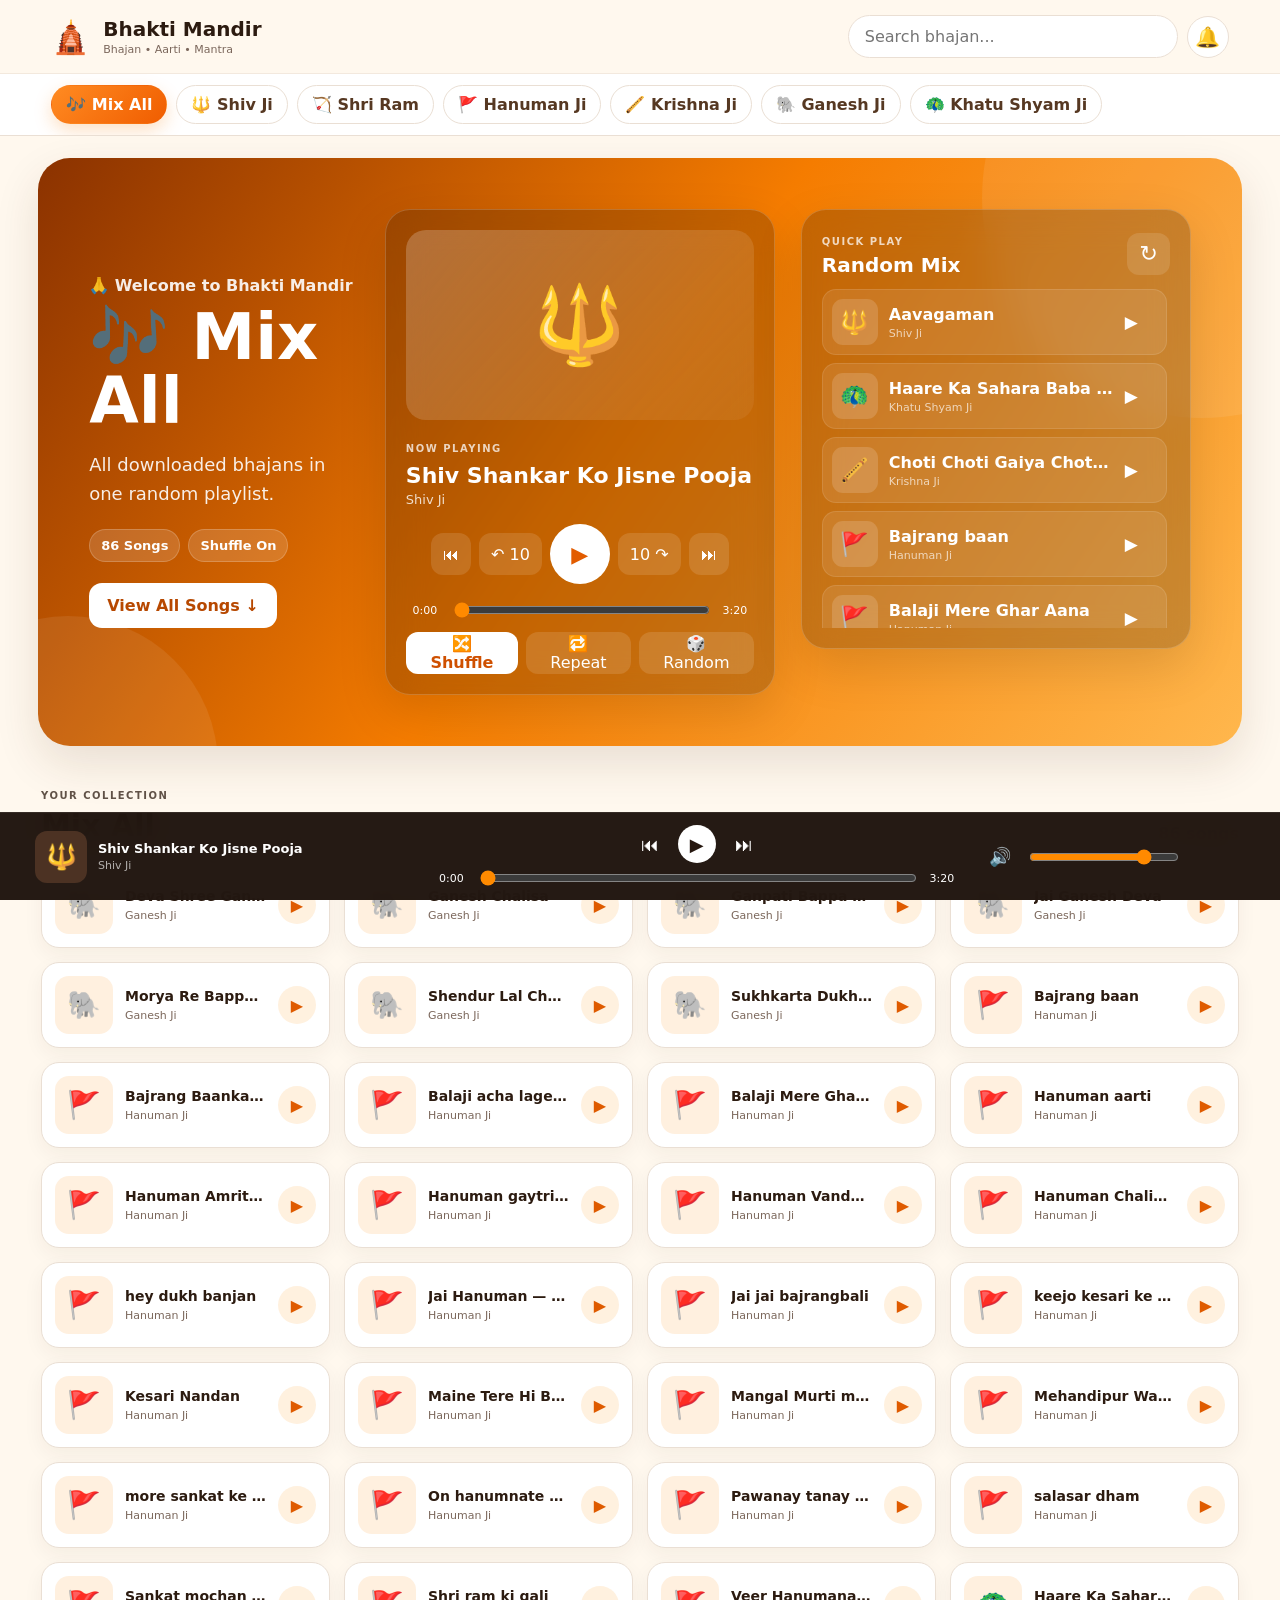
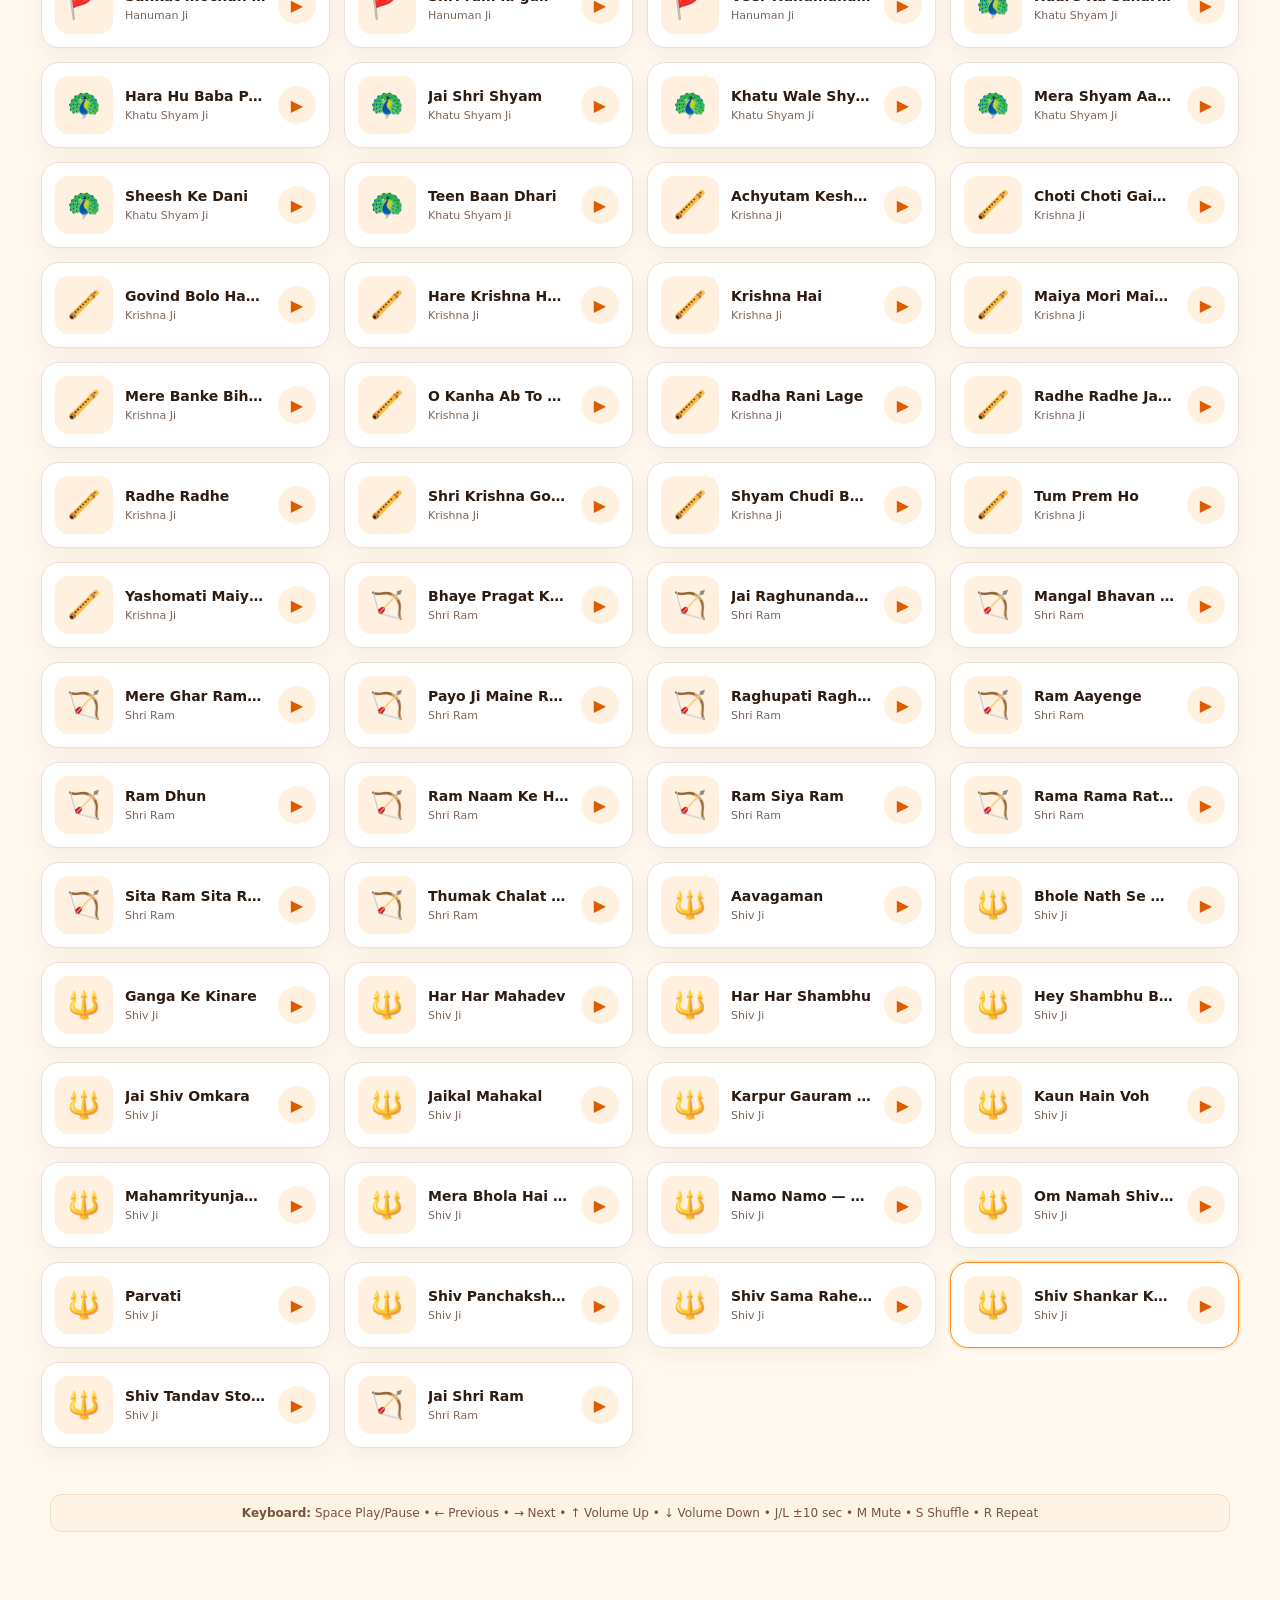
==== commit dce0ddf1: "Upload Bhakti Mandir website" ====
--- a/index.html
+++ b/index.html
@@ -1,561 +1,561 @@
-<!DOCTYPE html>
-<html lang="en">
-<head>
-  <meta charset="UTF-8">
-
-  <meta
-    name="viewport"
-    content="width=device-width, initial-scale=1.0"
-  >
-
-  <meta name="theme-color" content="#f57c00">
-
-  <title>Bhakti Mandir</title>
-
-  <link rel="stylesheet" href="style.css">
-</head>
-
-<body>
-
-  <!-- =========================
-       HEADER
-  ========================== -->
-
-  <header class="header">
-
-    <a
-      href="#"
-      class="brand"
-      id="homeBrand"
-    >
-
-      <span class="brand-icon">🛕</span>
-
-      <span>
-        <strong>Bhakti Mandir</strong>
-        <small>Bhajan • Aarti • Mantra</small>
-      </span>
-
-    </a>
-
-
-    <div class="header-actions">
-
-      <input
-        id="searchInput"
-        type="search"
-        placeholder="Search bhajan..."
-        autocomplete="off"
-      >
-
-      <button
-        id="bellButton"
-        class="icon-button"
-        title="Temple Bell"
-      >
-        🔔
-      </button>
-
-    </div>
-
-  </header>
-
-
-
-  <!-- =========================
-       GOD MENU
-  ========================== -->
-
-  <nav class="god-menu">
-
-    <button
-      class="god-btn active"
-      data-god="mix"
-    >
-      🎶 Mix All
-    </button>
-
-
-    <button
-      class="god-btn"
-      data-god="shiv"
-    >
-      🔱 Shiv Ji
-    </button>
-
-
-    <button
-      class="god-btn"
-      data-god="ram"
-    >
-      🏹 Shri Ram
-    </button>
-
-
-    <button
-      class="god-btn"
-      data-god="hanuman"
-    >
-      🚩 Hanuman Ji
-    </button>
-
-
-    <button
-      class="god-btn"
-      data-god="krishna"
-    >
-      🪈 Krishna Ji
-    </button>
-
-
-    <button
-      class="god-btn"
-      data-god="ganesh"
-    >
-      🐘 Ganesh Ji
-    </button>
-
-
-    <button
-      class="god-btn"
-      data-god="shyam"
-    >
-      🦚 Khatu Shyam Ji
-    </button>
-
-  </nav>
-
-
-
-  <!-- =========================
-       MAIN
-  ========================== -->
-
-  <main>
-
-
-    <!-- =========================
-         HERO
-    ========================== -->
-
-    <section
-      class="hero"
-      id="hero"
-    >
-
-
-      <!-- LEFT -->
-
-      <div class="hero-copy">
-
-        <div
-          class="eyebrow"
-          id="heroGreeting"
-        >
-          🙏 Welcome to Bhakti Mandir
-        </div>
-
-
-        <h1 id="heroTitle">
-          🎶 Mix All
-        </h1>
-
-
-        <p id="heroSubtitle">
-          All downloaded bhajans in one random playlist.
-        </p>
-
-
-        <div class="hero-stats">
-
-          <span id="sectionCount">
-            0 Songs
-          </span>
-
-          <span id="shuffleStatus">
-            Shuffle On
-          </span>
-
-        </div>
-
-
-        <button
-          class="primary-btn"
-          id="viewAllSongsBtn"
-        >
-          View All Songs ↓
-        </button>
-
-      </div>
-
-
-
-      <!-- CENTER PLAYER -->
-
-      <div class="now-playing-card">
-
-
-        <div
-          class="large-cover"
-          id="heroSongCover"
-        >
-          🎶
-        </div>
-
-
-        <div class="now-text">
-
-          <small>NOW PLAYING</small>
-
-          <h2 id="heroSongTitle">
-            Choose a song
-          </h2>
-
-          <p id="heroSongArtist">
-            Bhakti Mandir
-          </p>
-
-        </div>
-
-
-
-        <div class="hero-controls">
-
-          <button
-            id="heroPrevBtn"
-            title="Previous Song"
-          >
-            ⏮
-          </button>
-
-
-          <button
-            id="back10Btn"
-            title="Back 10 seconds"
-          >
-            ↶ 10
-          </button>
-
-
-          <button
-            id="heroPlayBtn"
-            class="main-play"
-            title="Play / Pause"
-          >
-            ▶
-          </button>
-
-
-          <button
-            id="forward10Btn"
-            title="Forward 10 seconds"
-          >
-            10 ↷
-          </button>
-
-
-          <button
-            id="heroNextBtn"
-            title="Next Song"
-          >
-            ⏭
-          </button>
-
-        </div>
-
-
-
-        <div class="progress-wrap">
-
-          <span id="heroCurrentTime">
-            0:00
-          </span>
-
-
-          <input
-            id="heroProgress"
-            type="range"
-            min="0"
-            max="100"
-            value="0"
-          >
-
-
-          <span id="heroDuration">
-            0:00
-          </span>
-
-        </div>
-
-
-
-        <div class="secondary-controls">
-
-
-          <button
-            id="shuffleBtn"
-            class="control-toggle active"
-          >
-            🔀 Shuffle
-          </button>
-
-
-          <button
-            id="repeatBtn"
-            class="control-toggle"
-          >
-            🔁 Repeat
-          </button>
-
-
-          <button id="randomBtn">
-            🎲 Random
-          </button>
-
-        </div>
-
-      </div>
-
-
-
-      <!-- RIGHT QUICK PLAY -->
-
-      <aside class="quick-panel">
-
-
-        <div class="panel-heading">
-
-          <div>
-
-            <small>
-              QUICK PLAY
-            </small>
-
-            <h3 id="quickListTitle">
-              Random Mix
-            </h3>
-
-          </div>
-
-
-          <button
-            id="refreshQuickBtn"
-            title="New random list"
-          >
-            ↻
-          </button>
-
-        </div>
-
-
-        <div
-          id="heroQuickList"
-          class="quick-list"
-        ></div>
-
-      </aside>
-
-
-    </section>
-
-
-
-    <!-- =========================
-         ALL SONGS
-    ========================== -->
-
-    <section
-      class="songs-section"
-      id="songsSection"
-    >
-
-
-      <div class="section-heading">
-
-        <div>
-
-          <small>
-            YOUR COLLECTION
-          </small>
-
-          <h2 id="songSectionTitle">
-            Mix All
-          </h2>
-
-        </div>
-
-
-        <span id="songCount">
-          0 songs
-        </span>
-
-      </div>
-
-
-
-      <div
-        id="songList"
-        class="song-grid"
-      ></div>
-
-
-    </section>
-
-
-  </main>
-
-
-
-  <!-- =========================
-       KEYBOARD GUIDE
-  ========================== -->
-
-  <div class="keyboard-help">
-
-    <strong>Keyboard:</strong>
-
-    Space Play/Pause •
-    ← Previous •
-    → Next •
-    ↑ Volume Up •
-    ↓ Volume Down •
-    J/L ±10 sec •
-    M Mute •
-    S Shuffle •
-    R Repeat
-
-  </div>
-
-
-
-  <!-- =========================
-       BOTTOM PLAYER
-  ========================== -->
-
-  <footer class="bottom-player">
-
-
-    <div class="bottom-song">
-
-
-      <div
-        class="bottom-cover"
-        id="bottomCover"
-      >
-        🎶
-      </div>
-
-
-      <div>
-
-        <strong id="bottomTitle">
-          Choose a song
-        </strong>
-
-        <small id="bottomArtist">
-          Bhakti Mandir
-        </small>
-
-      </div>
-
-
-    </div>
-
-
-
-    <div class="bottom-center">
-
-
-      <div class="bottom-controls">
-
-        <button
-          id="previousBtn"
-          title="Previous"
-        >
-          ⏮
-        </button>
-
-
-        <button
-          id="bottomPlayBtn"
-          class="bottom-main-play"
-          title="Play / Pause"
-        >
-          ▶
-        </button>
-
-
-        <button
-          id="nextBtn"
-          title="Next"
-        >
-          ⏭
-        </button>
-
-      </div>
-
-
-
-      <div class="bottom-progress-row">
-
-        <span id="bottomCurrentTime">
-          0:00
-        </span>
-
-
-        <input
-          id="bottomProgress"
-          type="range"
-          min="0"
-          max="100"
-          value="0"
-        >
-
-
-        <span id="bottomDuration">
-          0:00
-        </span>
-
-      </div>
-
-
-    </div>
-
-
-
-    <div class="volume-area">
-
-      <button
-        id="muteBtn"
-        title="Mute"
-      >
-        🔊
-      </button>
-
-
-      <input
-        id="volumeSlider"
-        type="range"
-        min="0"
-        max="1"
-        step="0.05"
-        value="0.8"
-      >
-
-    </div>
-
-
-  </footer>
-
-
-
-  <audio
-    id="audioPlayer"
-    preload="metadata"
-  ></audio>
-
-
-  <script src="script.js"></script>
-
-</body>
+<!DOCTYPE html>
+<html lang="en">
+<head>
+  <meta charset="UTF-8">
+
+  <meta
+    name="viewport"
+    content="width=device-width, initial-scale=1.0"
+  >
+
+  <meta name="theme-color" content="#f57c00">
+
+  <title>Bhakti Mandir</title>
+
+  <link rel="stylesheet" href="style.css">
+</head>
+
+<body>
+
+  <!-- =========================
+       HEADER
+  ========================== -->
+
+  <header class="header">
+
+    <a
+      href="#"
+      class="brand"
+      id="homeBrand"
+    >
+
+      <span class="brand-icon">🛕</span>
+
+      <span>
+        <strong>Bhakti Mandir</strong>
+        <small>Bhajan • Aarti • Mantra</small>
+      </span>
+
+    </a>
+
+
+    <div class="header-actions">
+
+      <input
+        id="searchInput"
+        type="search"
+        placeholder="Search bhajan..."
+        autocomplete="off"
+      >
+
+      <button
+        id="bellButton"
+        class="icon-button"
+        title="Temple Bell"
+      >
+        🔔
+      </button>
+
+    </div>
+
+  </header>
+
+
+
+  <!-- =========================
+       GOD MENU
+  ========================== -->
+
+  <nav class="god-menu">
+
+    <button
+      class="god-btn active"
+      data-god="mix"
+    >
+      🎶 Mix All
+    </button>
+
+
+    <button
+      class="god-btn"
+      data-god="shiv"
+    >
+      🔱 Shiv Ji
+    </button>
+
+
+    <button
+      class="god-btn"
+      data-god="ram"
+    >
+      🏹 Shri Ram
+    </button>
+
+
+    <button
+      class="god-btn"
+      data-god="hanuman"
+    >
+      🚩 Hanuman Ji
+    </button>
+
+
+    <button
+      class="god-btn"
+      data-god="krishna"
+    >
+      🪈 Krishna Ji
+    </button>
+
+
+    <button
+      class="god-btn"
+      data-god="ganesh"
+    >
+      🐘 Ganesh Ji
+    </button>
+
+
+    <button
+      class="god-btn"
+      data-god="shyam"
+    >
+      🦚 Khatu Shyam Ji
+    </button>
+
+  </nav>
+
+
+
+  <!-- =========================
+       MAIN
+  ========================== -->
+
+  <main>
+
+
+    <!-- =========================
+         HERO
+    ========================== -->
+
+    <section
+      class="hero"
+      id="hero"
+    >
+
+
+      <!-- LEFT -->
+
+      <div class="hero-copy">
+
+        <div
+          class="eyebrow"
+          id="heroGreeting"
+        >
+          🙏 Welcome to Bhakti Mandir
+        </div>
+
+
+        <h1 id="heroTitle">
+          🎶 Mix All
+        </h1>
+
+
+        <p id="heroSubtitle">
+          All downloaded bhajans in one random playlist.
+        </p>
+
+
+        <div class="hero-stats">
+
+          <span id="sectionCount">
+            0 Songs
+          </span>
+
+          <span id="shuffleStatus">
+            Shuffle On
+          </span>
+
+        </div>
+
+
+        <button
+          class="primary-btn"
+          id="viewAllSongsBtn"
+        >
+          View All Songs ↓
+        </button>
+
+      </div>
+
+
+
+      <!-- CENTER PLAYER -->
+
+      <div class="now-playing-card">
+
+
+        <div
+          class="large-cover"
+          id="heroSongCover"
+        >
+          🎶
+        </div>
+
+
+        <div class="now-text">
+
+          <small>NOW PLAYING</small>
+
+          <h2 id="heroSongTitle">
+            Choose a song
+          </h2>
+
+          <p id="heroSongArtist">
+            Bhakti Mandir
+          </p>
+
+        </div>
+
+
+
+        <div class="hero-controls">
+
+          <button
+            id="heroPrevBtn"
+            title="Previous Song"
+          >
+            ⏮
+          </button>
+
+
+          <button
+            id="back10Btn"
+            title="Back 10 seconds"
+          >
+            ↶ 10
+          </button>
+
+
+          <button
+            id="heroPlayBtn"
+            class="main-play"
+            title="Play / Pause"
+          >
+            ▶
+          </button>
+
+
+          <button
+            id="forward10Btn"
+            title="Forward 10 seconds"
+          >
+            10 ↷
+          </button>
+
+
+          <button
+            id="heroNextBtn"
+            title="Next Song"
+          >
+            ⏭
+          </button>
+
+        </div>
+
+
+
+        <div class="progress-wrap">
+
+          <span id="heroCurrentTime">
+            0:00
+          </span>
+
+
+          <input
+            id="heroProgress"
+            type="range"
+            min="0"
+            max="100"
+            value="0"
+          >
+
+
+          <span id="heroDuration">
+            0:00
+          </span>
+
+        </div>
+
+
+
+        <div class="secondary-controls">
+
+
+          <button
+            id="shuffleBtn"
+            class="control-toggle active"
+          >
+            🔀 Shuffle
+          </button>
+
+
+          <button
+            id="repeatBtn"
+            class="control-toggle"
+          >
+            🔁 Repeat
+          </button>
+
+
+          <button id="randomBtn">
+            🎲 Random
+          </button>
+
+        </div>
+
+      </div>
+
+
+
+      <!-- RIGHT QUICK PLAY -->
+
+      <aside class="quick-panel">
+
+
+        <div class="panel-heading">
+
+          <div>
+
+            <small>
+              QUICK PLAY
+            </small>
+
+            <h3 id="quickListTitle">
+              Random Mix
+            </h3>
+
+          </div>
+
+
+          <button
+            id="refreshQuickBtn"
+            title="New random list"
+          >
+            ↻
+          </button>
+
+        </div>
+
+
+        <div
+          id="heroQuickList"
+          class="quick-list"
+        ></div>
+
+      </aside>
+
+
+    </section>
+
+
+
+    <!-- =========================
+         ALL SONGS
+    ========================== -->
+
+    <section
+      class="songs-section"
+      id="songsSection"
+    >
+
+
+      <div class="section-heading">
+
+        <div>
+
+          <small>
+            YOUR COLLECTION
+          </small>
+
+          <h2 id="songSectionTitle">
+            Mix All
+          </h2>
+
+        </div>
+
+
+        <span id="songCount">
+          0 songs
+        </span>
+
+      </div>
+
+
+
+      <div
+        id="songList"
+        class="song-grid"
+      ></div>
+
+
+    </section>
+
+
+  </main>
+
+
+
+  <!-- =========================
+       KEYBOARD GUIDE
+  ========================== -->
+
+  <div class="keyboard-help">
+
+    <strong>Keyboard:</strong>
+
+    Space Play/Pause •
+    ← Previous •
+    → Next •
+    ↑ Volume Up •
+    ↓ Volume Down •
+    J/L ±10 sec •
+    M Mute •
+    S Shuffle •
+    R Repeat
+
+  </div>
+
+
+
+  <!-- =========================
+       BOTTOM PLAYER
+  ========================== -->
+
+  <footer class="bottom-player">
+
+
+    <div class="bottom-song">
+
+
+      <div
+        class="bottom-cover"
+        id="bottomCover"
+      >
+        🎶
+      </div>
+
+
+      <div>
+
+        <strong id="bottomTitle">
+          Choose a song
+        </strong>
+
+        <small id="bottomArtist">
+          Bhakti Mandir
+        </small>
+
+      </div>
+
+
+    </div>
+
+
+
+    <div class="bottom-center">
+
+
+      <div class="bottom-controls">
+
+        <button
+          id="previousBtn"
+          title="Previous"
+        >
+          ⏮
+        </button>
+
+
+        <button
+          id="bottomPlayBtn"
+          class="bottom-main-play"
+          title="Play / Pause"
+        >
+          ▶
+        </button>
+
+
+        <button
+          id="nextBtn"
+          title="Next"
+        >
+          ⏭
+        </button>
+
+      </div>
+
+
+
+      <div class="bottom-progress-row">
+
+        <span id="bottomCurrentTime">
+          0:00
+        </span>
+
+
+        <input
+          id="bottomProgress"
+          type="range"
+          min="0"
+          max="100"
+          value="0"
+        >
+
+
+        <span id="bottomDuration">
+          0:00
+        </span>
+
+      </div>
+
+
+    </div>
+
+
+
+    <div class="volume-area">
+
+      <button
+        id="muteBtn"
+        title="Mute"
+      >
+        🔊
+      </button>
+
+
+      <input
+        id="volumeSlider"
+        type="range"
+        min="0"
+        max="1"
+        step="0.05"
+        value="0.8"
+      >
+
+    </div>
+
+
+  </footer>
+
+
+
+  <audio
+    id="audioPlayer"
+    preload="metadata"
+  ></audio>
+
+
+  <script src="script.js"></script>
+
+</body>
 </html>
--- a/style.css
+++ b/style.css
@@ -1,8911 +1,8911 @@
-* {
-    box-sizing: border-box;
-}
-
-
-:root {
-
-    --bg: #fff8ee;
-
-    --card: #ffffff;
-
-    --text: #2c1b10;
-
-    --muted: #7b675b;
-
-    --orange: #f57c00;
-
-    --line: #eadfd4;
-
-    --shadow:
-        0 18px 45px rgba(76, 45, 20, 0.12);
-
-}
-
-
-
-html {
-
-    scroll-behavior: smooth;
-
-}
-
-
-
-body {
-
-    margin: 0;
-
-    font-family:
-        Inter,
-        system-ui,
-        -apple-system,
-        Segoe UI,
-        Roboto,
-        Arial,
-        sans-serif;
-
-    background: var(--bg);
-
-    color: var(--text);
-
-    padding-bottom: 108px;
-
-}
-
-
-
-button,
-input {
-
-    font: inherit;
-
-}
-
-
-
-button {
-
-    cursor: pointer;
-
-}
-
-
-
-/* ========================
-   HEADER
-======================== */
-
-.header {
-
-    min-height: 74px;
-
-    padding:
-        12px
-        clamp(16px, 4vw, 54px);
-
-    display: flex;
-
-    align-items: center;
-
-    justify-content: space-between;
-
-    gap: 16px;
-
-    position: sticky;
-
-    top: 0;
-
-    z-index: 100;
-
-    background:
-        rgba(255, 248, 238, 0.94);
-
-    backdrop-filter: blur(18px);
-
-    border-bottom:
-        1px solid
-        rgba(120, 80, 45, 0.09);
-
-}
-
-
-
-.brand {
-
-    text-decoration: none;
-
-    color: inherit;
-
-    display: flex;
-
-    align-items: center;
-
-    gap: 12px;
-
-}
-
-
-
-.brand-icon {
-
-    font-size: 32px;
-
-}
-
-
-
-.brand strong {
-
-    display: block;
-
-    font-size: 20px;
-
-}
-
-
-
-.brand small {
-
-    display: block;
-
-    color: var(--muted);
-
-    font-size: 11px;
-
-    margin-top: 2px;
-
-}
-
-
-
-.header-actions {
-
-    display: flex;
-
-    gap: 9px;
-
-    align-items: center;
-
-}
-
-
-
-#searchInput {
-
-    width: min(330px, 38vw);
-
-    border:
-        1px solid
-        var(--line);
-
-    background: white;
-
-    border-radius: 999px;
-
-    padding: 11px 16px;
-
-    outline: none;
-
-}
-
-
-
-#searchInput:focus {
-
-    border-color: #ff9b31;
-
-    box-shadow:
-        0 0 0 3px
-        rgba(245, 124, 0, 0.12);
-
-}
-
-
-
-.icon-button {
-
-    width: 42px;
-
-    height: 42px;
-
-    border-radius: 50%;
-
-    border:
-        1px solid
-        var(--line);
-
-    background: white;
-
-    font-size: 20px;
-
-}
-
-
-
-.icon-button.ringing {
-
-    animation:
-        ring 0.55s ease;
-
-}
-
-
-
-@keyframes ring {
-
-    0%,
-    100% {
-        transform: rotate(0);
-    }
-
-    25% {
-        transform: rotate(18deg);
-    }
-
-    50% {
-        transform: rotate(-18deg);
-    }
-
-    75% {
-        transform: rotate(12deg);
-    }
-
-}
-
-
-
-/* ========================
-   GOD MENU
-======================== */
-
-.god-menu {
-
-    position: sticky;
-
-    top: 74px;
-
-    z-index: 90;
-
-    display: flex;
-
-    gap: 9px;
-
-    overflow-x: auto;
-
-    padding:
-        11px
-        clamp(16px, 4vw, 54px);
-
-    background: white;
-
-    border-bottom:
-        1px solid
-        var(--line);
-
-    scrollbar-width: none;
-
-}
-
-
-
-.god-menu::-webkit-scrollbar {
-
-    display: none;
-
-}
-
-
-
-.god-btn {
-
-    white-space: nowrap;
-
-    border:
-        1px solid
-        var(--line);
-
-    background: white;
-
-    color: #563822;
-
-    padding: 9px 14px;
-
-    border-radius: 999px;
-
-    font-weight: 700;
-
-}
-
-
-
-.god-btn:hover,
-.god-btn.active {
-
-    background:
-        linear-gradient(
-            135deg,
-            #ff8b22,
-            #f05d00
-        );
-
-    color: white;
-
-    border-color: transparent;
-
-    box-shadow:
-        0 7px 18px
-        rgba(245, 124, 0, 0.23);
-
-}
-
-
-
-/* ========================
-   MAIN
-======================== */
-
-main {
-
-    width: min(1450px, 100%);
-
-    margin: auto;
-
-    padding:
-        22px
-        clamp(14px, 3vw, 38px)
-        30px;
-
-}
-
-
-
-/* ========================
-   HERO
-======================== */
-
-.hero {
-
-    min-height: 540px;
-
-    border-radius: 32px;
-
-    padding:
-        clamp(22px, 4vw, 52px);
-
-    display: grid;
-
-    grid-template-columns:
-        minmax(0, 1fr)
-        minmax(320px, 390px)
-        minmax(300px, 390px);
-
-    gap: 26px;
-
-    align-items: center;
-
-    color: white;
-
-    background:
-        linear-gradient(
-            125deg,
-            #8b3200,
-            #f57c00 48%,
-            #ffb74d
-        );
-
-    box-shadow: var(--shadow);
-
-    overflow: hidden;
-
-    position: relative;
-
-}
-
-
-
-.hero::before,
-.hero::after {
-
-    content: "";
-
-    position: absolute;
-
-    border-radius: 50%;
-
-    background:
-        rgba(255, 255, 255, 0.08);
-
-    pointer-events: none;
-
-}
-
-
-
-.hero::before {
-
-    width: 440px;
-
-    height: 440px;
-
-    right: -180px;
-
-    top: -180px;
-
-}
-
-
-
-.hero::after {
-
-    width: 300px;
-
-    height: 300px;
-
-    left: -120px;
-
-    bottom: -170px;
-
-}
-
-
-
-.hero > * {
-
-    position: relative;
-
-    z-index: 1;
-
-}
-
-
-
-.eyebrow {
-
-    font-weight: 800;
-
-    opacity: 0.9;
-
-    margin-bottom: 10px;
-
-}
-
-
-
-.hero-copy h1 {
-
-    font-size:
-        clamp(38px, 5vw, 72px);
-
-    line-height: 1;
-
-    margin:
-        0 0 17px;
-
-}
-
-
-
-.hero-copy p {
-
-    max-width: 580px;
-
-    font-size: 18px;
-
-    line-height: 1.6;
-
-    opacity: 0.9;
-
-}
-
-
-
-.hero-stats {
-
-    display: flex;
-
-    gap: 8px;
-
-    flex-wrap: wrap;
-
-    margin: 21px 0;
-
-}
-
-
-
-.hero-stats span {
-
-    background:
-        rgba(255, 255, 255, 0.15);
-
-    border:
-        1px solid
-        rgba(255, 255, 255, 0.19);
-
-    padding:
-        8px 11px;
-
-    border-radius: 999px;
-
-    font-size: 13px;
-
-    font-weight: 700;
-
-}
-
-
-
-.primary-btn {
-
-    border: 0;
-
-    border-radius: 13px;
-
-    background: white;
-
-    color: #b74800;
-
-    font-weight: 800;
-
-    padding:
-        13px 18px;
-
-}
-
-
-
-/* ========================
-   PLAYER CARDS
-======================== */
-
-.now-playing-card,
-.quick-panel {
-
-    border:
-        1px solid
-        rgba(255, 255, 255, 0.18);
-
-    background:
-        rgba(25, 11, 3, 0.22);
-
-    backdrop-filter:
-        blur(18px);
-
-    border-radius: 25px;
-
-    padding: 20px;
-
-    box-shadow:
-        0 18px 50px
-        rgba(0, 0, 0, 0.12);
-
-}
-
-
-
-.large-cover {
-
-    height: 190px;
-
-    border-radius: 20px;
-
-    display: grid;
-
-    place-items: center;
-
-    font-size: 76px;
-
-    background:
-        linear-gradient(
-            135deg,
-            rgba(255,255,255,0.22),
-            rgba(255,255,255,0.05)
-        );
-
-    margin-bottom: 17px;
-
-}
-
-
-
-.now-text small,
-.panel-heading small,
-.section-heading small {
-
-    font-size: 10px;
-
-    letter-spacing: 1.5px;
-
-    font-weight: 900;
-
-    opacity: 0.75;
-
-}
-
-
-
-.now-text h2 {
-
-    font-size: 22px;
-
-    margin:
-        7px 0 4px;
-
-    white-space: nowrap;
-
-    overflow: hidden;
-
-    text-overflow: ellipsis;
-
-}
-
-
-
-.now-text p {
-
-    font-size: 13px;
-
-    margin:
-        0 0 17px;
-
-    opacity: 0.8;
-
-    white-space: nowrap;
-
-    overflow: hidden;
-
-    text-overflow: ellipsis;
-
-}
-
-
-
-.hero-controls,
-.secondary-controls {
-
-    display: flex;
-
-    align-items: center;
-
-    justify-content: center;
-
-    gap: 8px;
-
-}
-
-
-
-.hero-controls button,
-.secondary-controls button,
-.panel-heading button {
-
-    border: 0;
-
-    color: white;
-
-    background:
-        rgba(255,255,255,0.12);
-
-    border-radius: 12px;
-
-    min-height: 42px;
-
-    padding:
-        0 12px;
-
-}
-
-
-
-.hero-controls button:hover,
-.secondary-controls button:hover {
-
-    background:
-        rgba(255,255,255,0.22);
-
-}
-
-
-
-.hero-controls .main-play {
-
-    width: 60px;
-
-    height: 60px;
-
-    border-radius: 50%;
-
-    font-size: 22px;
-
-    background: white;
-
-    color: #e25c00;
-
-}
-
-
-
-.progress-wrap,
-.bottom-progress-row {
-
-    display: grid;
-
-    grid-template-columns:
-        38px
-        1fr
-        38px;
-
-    align-items: center;
-
-    gap: 8px;
-
-    margin:
-        16px 0 12px;
-
-}
-
-
-
-.progress-wrap span,
-.bottom-progress-row span {
-
-    font-size: 11px;
-
-    text-align: center;
-
-}
-
-
-
-input[type="range"] {
-
-    accent-color: #ff8a00;
-
-    width: 100%;
-
-}
-
-
-
-.control-toggle.active {
-
-    background:
-        white !important;
-
-    color:
-        #cf5000 !important;
-
-    font-weight: 800;
-
-}
-
-
-
-/* ========================
-   QUICK LIST
-======================== */
-
-.quick-panel {
-
-    align-self: stretch;
-
-    max-height: 440px;
-
-    display: flex;
-
-    flex-direction: column;
-
-}
-
-
-
-.panel-heading {
-
-    display: flex;
-
-    align-items: center;
-
-    justify-content: space-between;
-
-    margin-bottom: 12px;
-
-}
-
-
-
-.panel-heading h3 {
-
-    margin:
-        4px 0 0;
-
-    font-size: 20px;
-
-}
-
-
-
-.panel-heading button {
-
-    font-size: 22px;
-
-}
-
-
-
-.quick-list {
-
-    overflow: auto;
-
-    padding-right: 3px;
-
-}
-
-
-
-.quick-item {
-
-    width: 100%;
-
-    display: grid;
-
-    grid-template-columns:
-        46px 1fr 32px;
-
-    gap: 11px;
-
-    align-items: center;
-
-    color: white;
-
-    background:
-        rgba(255,255,255,0.09);
-
-    border:
-        1px solid
-        rgba(255,255,255,0.11);
-
-    border-radius: 14px;
-
-    padding: 9px;
-
-    margin-bottom: 8px;
-
-    text-align: left;
-
-}
-
-
-
-.quick-item:hover,
-.quick-item.active {
-
-    background:
-        rgba(255,255,255,0.20);
-
-}
-
-
-
-.quick-icon {
-
-    width: 46px;
-
-    height: 46px;
-
-    border-radius: 11px;
-
-    display: grid;
-
-    place-items: center;
-
-    background:
-        rgba(255,255,255,0.15);
-
-    font-size: 23px;
-
-}
-
-
-
-.quick-info {
-
-    min-width: 0;
-
-}
-
-
-
-.quick-info strong,
-.quick-info small {
-
-    display: block;
-
-    white-space: nowrap;
-
-    overflow: hidden;
-
-    text-overflow: ellipsis;
-
-}
-
-
-
-.quick-info small {
-
-    font-size: 11px;
-
-    opacity: 0.68;
-
-    margin-top: 3px;
-
-}
-
-
-
-.quick-play {
-
-    font-size: 17px;
-
-}
-
-
-
-/* ========================
-   SONG COLLECTION
-======================== */
-
-.songs-section {
-
-    padding:
-        38px 3px 16px;
-
-}
-
-
-
-.section-heading {
-
-    display: flex;
-
-    justify-content: space-between;
-
-    align-items: end;
-
-    gap: 15px;
-
-    margin-bottom: 19px;
-
-}
-
-
-
-.section-heading h2 {
-
-    font-size: 30px;
-
-    margin:
-        5px 0 0;
-
-}
-
-
-
-.section-heading span {
-
-    color: var(--muted);
-
-    font-weight: 700;
-
-}
-
-
-
-.song-grid {
-
-    display: grid;
-
-    grid-template-columns:
-        repeat(
-            4,
-            minmax(0, 1fr)
-        );
-
-    gap: 14px;
-
-}
-
-
-
-.song-card {
-
-    background: white;
-
-    border:
-        1px solid
-        var(--line);
-
-    border-radius: 18px;
-
-    padding: 13px;
-
-    display: grid;
-
-    grid-template-columns:
-        58px 1fr 38px;
-
-    gap: 12px;
-
-    align-items: center;
-
-    box-shadow:
-        0 7px 20px
-        rgba(57,34,16,0.05);
-
-    transition:
-        0.18s ease;
-
-}
-
-
-
-.song-card:hover {
-
-    transform:
-        translateY(-2px);
-
-    box-shadow:
-        0 12px 28px
-        rgba(57,34,16,0.1);
-
-}
-
-
-
-.song-card.active {
-
-    border-color:
-        #ff8b20;
-
-    box-shadow:
-        0 0 0 2px
-        rgba(245,124,0,0.12);
-
-}
-
-
-
-.song-cover {
-
-    width: 58px;
-
-    height: 58px;
-
-    border-radius: 14px;
-
-    display: grid;
-
-    place-items: center;
-
-    font-size: 27px;
-
-    background:
-        #fff0df;
-
-}
-
-
-
-.song-meta {
-
-    min-width: 0;
-
-}
-
-
-
-.song-meta strong,
-.song-meta small {
-
-    display: block;
-
-    white-space: nowrap;
-
-    overflow: hidden;
-
-    text-overflow: ellipsis;
-
-}
-
-
-
-.song-meta strong {
-
-    font-size: 14px;
-
-}
-
-
-
-.song-meta small {
-
-    color: var(--muted);
-
-    margin-top: 5px;
-
-    font-size: 11px;
-
-}
-
-
-
-.card-play {
-
-    width: 38px;
-
-    height: 38px;
-
-    border: 0;
-
-    border-radius: 50%;
-
-    background:
-        #fff1df;
-
-    color:
-        #df5b00;
-
-    font-weight: 900;
-
-}
-
-
-
-.empty-message {
-
-    grid-column:
-        1 / -1;
-
-    background: white;
-
-    border:
-        1px dashed
-        var(--line);
-
-    border-radius: 18px;
-
-    padding: 35px;
-
-    text-align: center;
-
-    color: var(--muted);
-
-}
-
-
-
-/* ========================
-   KEYBOARD GUIDE
-======================== */
-
-.keyboard-help {
-
-    width:
-        min(
-            1180px,
-            calc(100% - 28px)
-        );
-
-    margin:
-        0 auto 22px;
-
-    padding:
-        11px 15px;
-
-    background:
-        #fff3e5;
-
-    border:
-        1px solid
-        #f2dcc3;
-
-    border-radius: 12px;
-
-    color:
-        #76543d;
-
-    font-size: 12px;
-
-    text-align: center;
-
-}
-
-
-
-/* ========================
-   BOTTOM PLAYER
-======================== */
-
-.bottom-player {
-
-    position: fixed;
-
-    left: 0;
-
-    right: 0;
-
-    bottom: 0;
-
-    z-index: 200;
-
-    min-height: 88px;
-
-    padding:
-        10px
-        clamp(12px, 3vw, 35px);
-
-    display: grid;
-
-    grid-template-columns:
-        minmax(190px, 1fr)
-        minmax(330px, 1.4fr)
-        minmax(180px, 0.7fr);
-
-    gap: 20px;
-
-    align-items: center;
-
-    background:
-        rgba(30,19,13,0.97);
-
-    color: white;
-
-    border-top:
-        1px solid
-        rgba(255,255,255,0.08);
-
-    backdrop-filter:
-        blur(18px);
-
-}
-
-
-
-.bottom-song {
-
-    display: flex;
-
-    align-items: center;
-
-    gap: 11px;
-
-    min-width: 0;
-
-}
-
-
-
-.bottom-cover {
-
-    width: 52px;
-
-    height: 52px;
-
-    border-radius: 12px;
-
-    background:
-        #4c3223;
-
-    display: grid;
-
-    place-items: center;
-
-    font-size: 25px;
-
-    flex:
-        0 0 auto;
-
-}
-
-
-
-.bottom-song div:last-child {
-
-    min-width: 0;
-
-}
-
-
-
-.bottom-song strong,
-.bottom-song small {
-
-    display: block;
-
-    white-space: nowrap;
-
-    overflow: hidden;
-
-    text-overflow: ellipsis;
-
-}
-
-
-
-.bottom-song strong {
-
-    font-size: 13px;
-
-}
-
-
-
-.bottom-song small {
-
-    font-size: 11px;
-
-    opacity: 0.65;
-
-    margin-top: 3px;
-
-}
-
-
-
-.bottom-controls {
-
-    display: flex;
-
-    justify-content: center;
-
-    gap: 9px;
-
-}
-
-
-
-.bottom-controls button,
-.volume-area button {
-
-    border: 0;
-
-    background: transparent;
-
-    color: white;
-
-    font-size: 18px;
-
-    min-width: 38px;
-
-    height: 38px;
-
-    border-radius: 50%;
-
-}
-
-
-
-.bottom-controls button:hover,
-.volume-area button:hover {
-
-    background:
-        rgba(255,255,255,0.1);
-
-}
-
-
-
-.bottom-main-play {
-
-    background:
-        white !important;
-
-    color:
-        #26170f !important;
-
-}
-
-
-
-.bottom-progress-row {
-
-    margin:
-        5px 0 0;
-
-}
-
-
-
-.volume-area {
-
-    display: flex;
-
-    align-items: center;
-
-    gap: 8px;
-
-}
-
-
-
-.volume-area input {
-
-    max-width: 150px;
-
-}
-
-
-
-/* ========================
-   RESPONSIVE
-======================== */
-
-@media (max-width: 1180px) {
-
-    .hero {
-
-        grid-template-columns:
-            1fr 370px;
-
-    }
-
-
-    .hero-copy {
-
-        grid-column:
-            1 / -1;
-
-    }
-
-
-    .song-grid {
-
-        grid-template-columns:
-            repeat(
-                3,
-                minmax(0,1fr)
-            );
-
-    }
-
-}
-
-
-
-@media (max-width: 820px) {
-
-    body {
-
-        padding-bottom:
-            150px;
-
-    }
-
-
-    .header {
-
-        align-items:
-            flex-start;
-
-    }
-
-
-    .header-actions {
-
-        flex: 1;
-
-        justify-content:
-            flex-end;
-
-    }
-
-
-    #searchInput {
-
-        width:
-            min(
-                250px,
-                46vw
-            );
-
-    }
-
-
-    .hero {
-
-        grid-template-columns:
-            1fr;
-
-        padding:
-            22px;
-
-        border-radius:
-            24px;
-
-        min-height:
-            unset;
-
-    }
-
-
-    .hero-copy {
-
-        grid-column:
-            auto;
-
-    }
-
-
-    .quick-panel {
-
-        max-height:
-            none;
-
-    }
-
-
-    .song-grid {
-
-        grid-template-columns:
-            repeat(
-                2,
-                minmax(0,1fr)
-            );
-
-    }
-
-
-    .bottom-player {
-
-        grid-template-columns:
-            1fr 1.25fr;
-
-        gap:
-            10px;
-
-    }
-
-
-    .volume-area {
-
-        display: none;
-
-    }
-
-}
-
-
-
-@media (max-width: 560px) {
-
-    body {
-
-        padding-bottom:
-            174px;
-
-    }
-
-
-    .header {
-
-        padding:
-            10px 12px;
-
-        flex-wrap:
-            wrap;
-
-    }
-
-
-    .brand small {
-
-        display:
-            none;
-
-    }
-
-
-    .brand strong {
-
-        font-size:
-            17px;
-
-    }
-
-
-    .brand-icon {
-
-        font-size:
-            27px;
-
-    }
-
-
-    .header-actions {
-
-        width:
-            100%;
-
-        flex-basis:
-            100%;
-
-    }
-
-
-    #searchInput {
-
-        width:
-            100%;
-
-    }
-
-
-    .god-menu {
-
-        top:
-            114px;
-
-        padding:
-            9px 12px;
-
-    }
-
-
-    main {
-
-        padding:
-            12px 10px 20px;
-
-    }
-
-
-    .hero {
-
-        padding:
-            17px;
-
-        border-radius:
-            20px;
-
-        gap:
-            16px;
-
-    }
-
-
-    .hero-copy h1 {
-
-        font-size:
-            38px;
-
-    }
-
-
-    .hero-copy p {
-
-        font-size:
-            15px;
-
-    }
-
-
-    .large-cover {
-
-        height:
-            150px;
-
-        font-size:
-            60px;
-
-    }
-
-
-    .hero-controls {
-
-        gap:
-            5px;
-
-    }
-
-
-    .hero-controls button {
-
-        padding:
-            0 8px;
-
-    }
-
-
-    .secondary-controls {
-
-        flex-wrap:
-            wrap;
-
-    }
-
-
-    .song-grid {
-
-        grid-template-columns:
-            1fr;
-
-    }
-
-
-    .section-heading h2 {
-
-        font-size:
-            25px;
-
-    }
-
-
-    .keyboard-help {
-
-        display:
-            none;
-
-    }
-
-
-    .bottom-player {
-
-        min-height:
-            150px;
-
-        grid-template-columns:
-            1fr;
-
-        padding:
-            9px 12px;
-
-        gap:
-            5px;
-
-    }
-
-
-    .bottom-song {
-
-        justify-content:
-            center;
-
-    }
-
-
-    .bottom-center {
-
-        width:
-            100%;
-
-    }
-
-}* {
-    box-sizing: border-box;
-}
-
-
-:root {
-
-    --bg: #fff8ee;
-
-    --card: #ffffff;
-
-    --text: #2c1b10;
-
-    --muted: #7b675b;
-
-    --orange: #f57c00;
-
-    --line: #eadfd4;
-
-    --shadow:
-        0 18px 45px rgba(76, 45, 20, 0.12);
-
-}
-
-
-
-html {
-
-    scroll-behavior: smooth;
-
-}
-
-
-
-body {
-
-    margin: 0;
-
-    font-family:
-        Inter,
-        system-ui,
-        -apple-system,
-        Segoe UI,
-        Roboto,
-        Arial,
-        sans-serif;
-
-    background: var(--bg);
-
-    color: var(--text);
-
-    padding-bottom: 108px;
-
-}
-
-
-
-button,
-input {
-
-    font: inherit;
-
-}
-
-
-
-button {
-
-    cursor: pointer;
-
-}
-
-
-
-/* ========================
-   HEADER
-======================== */
-
-.header {
-
-    min-height: 74px;
-
-    padding:
-        12px
-        clamp(16px, 4vw, 54px);
-
-    display: flex;
-
-    align-items: center;
-
-    justify-content: space-between;
-
-    gap: 16px;
-
-    position: sticky;
-
-    top: 0;
-
-    z-index: 100;
-
-    background:
-        rgba(255, 248, 238, 0.94);
-
-    backdrop-filter: blur(18px);
-
-    border-bottom:
-        1px solid
-        rgba(120, 80, 45, 0.09);
-
-}
-
-
-
-.brand {
-
-    text-decoration: none;
-
-    color: inherit;
-
-    display: flex;
-
-    align-items: center;
-
-    gap: 12px;
-
-}
-
-
-
-.brand-icon {
-
-    font-size: 32px;
-
-}
-
-
-
-.brand strong {
-
-    display: block;
-
-    font-size: 20px;
-
-}
-
-
-
-.brand small {
-
-    display: block;
-
-    color: var(--muted);
-
-    font-size: 11px;
-
-    margin-top: 2px;
-
-}
-
-
-
-.header-actions {
-
-    display: flex;
-
-    gap: 9px;
-
-    align-items: center;
-
-}
-
-
-
-#searchInput {
-
-    width: min(330px, 38vw);
-
-    border:
-        1px solid
-        var(--line);
-
-    background: white;
-
-    border-radius: 999px;
-
-    padding: 11px 16px;
-
-    outline: none;
-
-}
-
-
-
-#searchInput:focus {
-
-    border-color: #ff9b31;
-
-    box-shadow:
-        0 0 0 3px
-        rgba(245, 124, 0, 0.12);
-
-}
-
-
-
-.icon-button {
-
-    width: 42px;
-
-    height: 42px;
-
-    border-radius: 50%;
-
-    border:
-        1px solid
-        var(--line);
-
-    background: white;
-
-    font-size: 20px;
-
-}
-
-
-
-.icon-button.ringing {
-
-    animation:
-        ring 0.55s ease;
-
-}
-
-
-
-@keyframes ring {
-
-    0%,
-    100% {
-        transform: rotate(0);
-    }
-
-    25% {
-        transform: rotate(18deg);
-    }
-
-    50% {
-        transform: rotate(-18deg);
-    }
-
-    75% {
-        transform: rotate(12deg);
-    }
-
-}
-
-
-
-/* ========================
-   GOD MENU
-======================== */
-
-.god-menu {
-
-    position: sticky;
-
-    top: 74px;
-
-    z-index: 90;
-
-    display: flex;
-
-    gap: 9px;
-
-    overflow-x: auto;
-
-    padding:
-        11px
-        clamp(16px, 4vw, 54px);
-
-    background: white;
-
-    border-bottom:
-        1px solid
-        var(--line);
-
-    scrollbar-width: none;
-
-}
-
-
-
-.god-menu::-webkit-scrollbar {
-
-    display: none;
-
-}
-
-
-
-.god-btn {
-
-    white-space: nowrap;
-
-    border:
-        1px solid
-        var(--line);
-
-    background: white;
-
-    color: #563822;
-
-    padding: 9px 14px;
-
-    border-radius: 999px;
-
-    font-weight: 700;
-
-}
-
-
-
-.god-btn:hover,
-.god-btn.active {
-
-    background:
-        linear-gradient(
-            135deg,
-            #ff8b22,
-            #f05d00
-        );
-
-    color: white;
-
-    border-color: transparent;
-
-    box-shadow:
-        0 7px 18px
-        rgba(245, 124, 0, 0.23);
-
-}
-
-
-
-/* ========================
-   MAIN
-======================== */
-
-main {
-
-    width: min(1450px, 100%);
-
-    margin: auto;
-
-    padding:
-        22px
-        clamp(14px, 3vw, 38px)
-        30px;
-
-}
-
-
-
-/* ========================
-   HERO
-======================== */
-
-.hero {
-
-    min-height: 540px;
-
-    border-radius: 32px;
-
-    padding:
-        clamp(22px, 4vw, 52px);
-
-    display: grid;
-
-    grid-template-columns:
-        minmax(0, 1fr)
-        minmax(320px, 390px)
-        minmax(300px, 390px);
-
-    gap: 26px;
-
-    align-items: center;
-
-    color: white;
-
-    background:
-        linear-gradient(
-            125deg,
-            #8b3200,
-            #f57c00 48%,
-            #ffb74d
-        );
-
-    box-shadow: var(--shadow);
-
-    overflow: hidden;
-
-    position: relative;
-
-}
-
-
-
-.hero::before,
-.hero::after {
-
-    content: "";
-
-    position: absolute;
-
-    border-radius: 50%;
-
-    background:
-        rgba(255, 255, 255, 0.08);
-
-    pointer-events: none;
-
-}
-
-
-
-.hero::before {
-
-    width: 440px;
-
-    height: 440px;
-
-    right: -180px;
-
-    top: -180px;
-
-}
-
-
-
-.hero::after {
-
-    width: 300px;
-
-    height: 300px;
-
-    left: -120px;
-
-    bottom: -170px;
-
-}
-
-
-
-.hero > * {
-
-    position: relative;
-
-    z-index: 1;
-
-}
-
-
-
-.eyebrow {
-
-    font-weight: 800;
-
-    opacity: 0.9;
-
-    margin-bottom: 10px;
-
-}
-
-
-
-.hero-copy h1 {
-
-    font-size:
-        clamp(38px, 5vw, 72px);
-
-    line-height: 1;
-
-    margin:
-        0 0 17px;
-
-}
-
-
-
-.hero-copy p {
-
-    max-width: 580px;
-
-    font-size: 18px;
-
-    line-height: 1.6;
-
-    opacity: 0.9;
-
-}
-
-
-
-.hero-stats {
-
-    display: flex;
-
-    gap: 8px;
-
-    flex-wrap: wrap;
-
-    margin: 21px 0;
-
-}
-
-
-
-.hero-stats span {
-
-    background:
-        rgba(255, 255, 255, 0.15);
-
-    border:
-        1px solid
-        rgba(255, 255, 255, 0.19);
-
-    padding:
-        8px 11px;
-
-    border-radius: 999px;
-
-    font-size: 13px;
-
-    font-weight: 700;
-
-}
-
-
-
-.primary-btn {
-
-    border: 0;
-
-    border-radius: 13px;
-
-    background: white;
-
-    color: #b74800;
-
-    font-weight: 800;
-
-    padding:
-        13px 18px;
-
-}
-
-
-
-/* ========================
-   PLAYER CARDS
-======================== */
-
-.now-playing-card,
-.quick-panel {
-
-    border:
-        1px solid
-        rgba(255, 255, 255, 0.18);
-
-    background:
-        rgba(25, 11, 3, 0.22);
-
-    backdrop-filter:
-        blur(18px);
-
-    border-radius: 25px;
-
-    padding: 20px;
-
-    box-shadow:
-        0 18px 50px
-        rgba(0, 0, 0, 0.12);
-
-}
-
-
-
-.large-cover {
-
-    height: 190px;
-
-    border-radius: 20px;
-
-    display: grid;
-
-    place-items: center;
-
-    font-size: 76px;
-
-    background:
-        linear-gradient(
-            135deg,
-            rgba(255,255,255,0.22),
-            rgba(255,255,255,0.05)
-        );
-
-    margin-bottom: 17px;
-
-}
-
-
-
-.now-text small,
-.panel-heading small,
-.section-heading small {
-
-    font-size: 10px;
-
-    letter-spacing: 1.5px;
-
-    font-weight: 900;
-
-    opacity: 0.75;
-
-}
-
-
-
-.now-text h2 {
-
-    font-size: 22px;
-
-    margin:
-        7px 0 4px;
-
-    white-space: nowrap;
-
-    overflow: hidden;
-
-    text-overflow: ellipsis;
-
-}
-
-
-
-.now-text p {
-
-    font-size: 13px;
-
-    margin:
-        0 0 17px;
-
-    opacity: 0.8;
-
-    white-space: nowrap;
-
-    overflow: hidden;
-
-    text-overflow: ellipsis;
-
-}
-
-
-
-.hero-controls,
-.secondary-controls {
-
-    display: flex;
-
-    align-items: center;
-
-    justify-content: center;
-
-    gap: 8px;
-
-}
-
-
-
-.hero-controls button,
-.secondary-controls button,
-.panel-heading button {
-
-    border: 0;
-
-    color: white;
-
-    background:
-        rgba(255,255,255,0.12);
-
-    border-radius: 12px;
-
-    min-height: 42px;
-
-    padding:
-        0 12px;
-
-}
-
-
-
-.hero-controls button:hover,
-.secondary-controls button:hover {
-
-    background:
-        rgba(255,255,255,0.22);
-
-}
-
-
-
-.hero-controls .main-play {
-
-    width: 60px;
-
-    height: 60px;
-
-    border-radius: 50%;
-
-    font-size: 22px;
-
-    background: white;
-
-    color: #e25c00;
-
-}
-
-
-
-.progress-wrap,
-.bottom-progress-row {
-
-    display: grid;
-
-    grid-template-columns:
-        38px
-        1fr
-        38px;
-
-    align-items: center;
-
-    gap: 8px;
-
-    margin:
-        16px 0 12px;
-
-}
-
-
-
-.progress-wrap span,
-.bottom-progress-row span {
-
-    font-size: 11px;
-
-    text-align: center;
-
-}
-
-
-
-input[type="range"] {
-
-    accent-color: #ff8a00;
-
-    width: 100%;
-
-}
-
-
-
-.control-toggle.active {
-
-    background:
-        white !important;
-
-    color:
-        #cf5000 !important;
-
-    font-weight: 800;
-
-}
-
-
-
-/* ========================
-   QUICK LIST
-======================== */
-
-.quick-panel {
-
-    align-self: stretch;
-
-    max-height: 440px;
-
-    display: flex;
-
-    flex-direction: column;
-
-}
-
-
-
-.panel-heading {
-
-    display: flex;
-
-    align-items: center;
-
-    justify-content: space-between;
-
-    margin-bottom: 12px;
-
-}
-
-
-
-.panel-heading h3 {
-
-    margin:
-        4px 0 0;
-
-    font-size: 20px;
-
-}
-
-
-
-.panel-heading button {
-
-    font-size: 22px;
-
-}
-
-
-
-.quick-list {
-
-    overflow: auto;
-
-    padding-right: 3px;
-
-}
-
-
-
-.quick-item {
-
-    width: 100%;
-
-    display: grid;
-
-    grid-template-columns:
-        46px 1fr 32px;
-
-    gap: 11px;
-
-    align-items: center;
-
-    color: white;
-
-    background:
-        rgba(255,255,255,0.09);
-
-    border:
-        1px solid
-        rgba(255,255,255,0.11);
-
-    border-radius: 14px;
-
-    padding: 9px;
-
-    margin-bottom: 8px;
-
-    text-align: left;
-
-}
-
-
-
-.quick-item:hover,
-.quick-item.active {
-
-    background:
-        rgba(255,255,255,0.20);
-
-}
-
-
-
-.quick-icon {
-
-    width: 46px;
-
-    height: 46px;
-
-    border-radius: 11px;
-
-    display: grid;
-
-    place-items: center;
-
-    background:
-        rgba(255,255,255,0.15);
-
-    font-size: 23px;
-
-}
-
-
-
-.quick-info {
-
-    min-width: 0;
-
-}
-
-
-
-.quick-info strong,
-.quick-info small {
-
-    display: block;
-
-    white-space: nowrap;
-
-    overflow: hidden;
-
-    text-overflow: ellipsis;
-
-}
-
-
-
-.quick-info small {
-
-    font-size: 11px;
-
-    opacity: 0.68;
-
-    margin-top: 3px;
-
-}
-
-
-
-.quick-play {
-
-    font-size: 17px;
-
-}
-
-
-
-/* ========================
-   SONG COLLECTION
-======================== */
-
-.songs-section {
-
-    padding:
-        38px 3px 16px;
-
-}
-
-
-
-.section-heading {
-
-    display: flex;
-
-    justify-content: space-between;
-
-    align-items: end;
-
-    gap: 15px;
-
-    margin-bottom: 19px;
-
-}
-
-
-
-.section-heading h2 {
-
-    font-size: 30px;
-
-    margin:
-        5px 0 0;
-
-}
-
-
-
-.section-heading span {
-
-    color: var(--muted);
-
-    font-weight: 700;
-
-}
-
-
-
-.song-grid {
-
-    display: grid;
-
-    grid-template-columns:
-        repeat(
-            4,
-            minmax(0, 1fr)
-        );
-
-    gap: 14px;
-
-}
-
-
-
-.song-card {
-
-    background: white;
-
-    border:
-        1px solid
-        var(--line);
-
-    border-radius: 18px;
-
-    padding: 13px;
-
-    display: grid;
-
-    grid-template-columns:
-        58px 1fr 38px;
-
-    gap: 12px;
-
-    align-items: center;
-
-    box-shadow:
-        0 7px 20px
-        rgba(57,34,16,0.05);
-
-    transition:
-        0.18s ease;
-
-}
-
-
-
-.song-card:hover {
-
-    transform:
-        translateY(-2px);
-
-    box-shadow:
-        0 12px 28px
-        rgba(57,34,16,0.1);
-
-}
-
-
-
-.song-card.active {
-
-    border-color:
-        #ff8b20;
-
-    box-shadow:
-        0 0 0 2px
-        rgba(245,124,0,0.12);
-
-}
-
-
-
-.song-cover {
-
-    width: 58px;
-
-    height: 58px;
-
-    border-radius: 14px;
-
-    display: grid;
-
-    place-items: center;
-
-    font-size: 27px;
-
-    background:
-        #fff0df;
-
-}
-
-
-
-.song-meta {
-
-    min-width: 0;
-
-}
-
-
-
-.song-meta strong,
-.song-meta small {
-
-    display: block;
-
-    white-space: nowrap;
-
-    overflow: hidden;
-
-    text-overflow: ellipsis;
-
-}
-
-
-
-.song-meta strong {
-
-    font-size: 14px;
-
-}
-
-
-
-.song-meta small {
-
-    color: var(--muted);
-
-    margin-top: 5px;
-
-    font-size: 11px;
-
-}
-
-
-
-.card-play {
-
-    width: 38px;
-
-    height: 38px;
-
-    border: 0;
-
-    border-radius: 50%;
-
-    background:
-        #fff1df;
-
-    color:
-        #df5b00;
-
-    font-weight: 900;
-
-}
-
-
-
-.empty-message {
-
-    grid-column:
-        1 / -1;
-
-    background: white;
-
-    border:
-        1px dashed
-        var(--line);
-
-    border-radius: 18px;
-
-    padding: 35px;
-
-    text-align: center;
-
-    color: var(--muted);
-
-}
-
-
-
-/* ========================
-   KEYBOARD GUIDE
-======================== */
-
-.keyboard-help {
-
-    width:
-        min(
-            1180px,
-            calc(100% - 28px)
-        );
-
-    margin:
-        0 auto 22px;
-
-    padding:
-        11px 15px;
-
-    background:
-        #fff3e5;
-
-    border:
-        1px solid
-        #f2dcc3;
-
-    border-radius: 12px;
-
-    color:
-        #76543d;
-
-    font-size: 12px;
-
-    text-align: center;
-
-}
-
-
-
-/* ========================
-   BOTTOM PLAYER
-======================== */
-
-.bottom-player {
-
-    position: fixed;
-
-    left: 0;
-
-    right: 0;
-
-    bottom: 0;
-
-    z-index: 200;
-
-    min-height: 88px;
-
-    padding:
-        10px
-        clamp(12px, 3vw, 35px);
-
-    display: grid;
-
-    grid-template-columns:
-        minmax(190px, 1fr)
-        minmax(330px, 1.4fr)
-        minmax(180px, 0.7fr);
-
-    gap: 20px;
-
-    align-items: center;
-
-    background:
-        rgba(30,19,13,0.97);
-
-    color: white;
-
-    border-top:
-        1px solid
-        rgba(255,255,255,0.08);
-
-    backdrop-filter:
-        blur(18px);
-
-}
-
-
-
-.bottom-song {
-
-    display: flex;
-
-    align-items: center;
-
-    gap: 11px;
-
-    min-width: 0;
-
-}
-
-
-
-.bottom-cover {
-
-    width: 52px;
-
-    height: 52px;
-
-    border-radius: 12px;
-
-    background:
-        #4c3223;
-
-    display: grid;
-
-    place-items: center;
-
-    font-size: 25px;
-
-    flex:
-        0 0 auto;
-
-}
-
-
-
-.bottom-song div:last-child {
-
-    min-width: 0;
-
-}
-
-
-
-.bottom-song strong,
-.bottom-song small {
-
-    display: block;
-
-    white-space: nowrap;
-
-    overflow: hidden;
-
-    text-overflow: ellipsis;
-
-}
-
-
-
-.bottom-song strong {
-
-    font-size: 13px;
-
-}
-
-
-
-.bottom-song small {
-
-    font-size: 11px;
-
-    opacity: 0.65;
-
-    margin-top: 3px;
-
-}
-
-
-
-.bottom-controls {
-
-    display: flex;
-
-    justify-content: center;
-
-    gap: 9px;
-
-}
-
-
-
-.bottom-controls button,
-.volume-area button {
-
-    border: 0;
-
-    background: transparent;
-
-    color: white;
-
-    font-size: 18px;
-
-    min-width: 38px;
-
-    height: 38px;
-
-    border-radius: 50%;
-
-}
-
-
-
-.bottom-controls button:hover,
-.volume-area button:hover {
-
-    background:
-        rgba(255,255,255,0.1);
-
-}
-
-
-
-.bottom-main-play {
-
-    background:
-        white !important;
-
-    color:
-        #26170f !important;
-
-}
-
-
-
-.bottom-progress-row {
-
-    margin:
-        5px 0 0;
-
-}
-
-
-
-.volume-area {
-
-    display: flex;
-
-    align-items: center;
-
-    gap: 8px;
-
-}
-
-
-
-.volume-area input {
-
-    max-width: 150px;
-
-}
-
-
-
-/* ========================
-   RESPONSIVE
-======================== */
-
-@media (max-width: 1180px) {
-
-    .hero {
-
-        grid-template-columns:
-            1fr 370px;
-
-    }
-
-
-    .hero-copy {
-
-        grid-column:
-            1 / -1;
-
-    }
-
-
-    .song-grid {
-
-        grid-template-columns:
-            repeat(
-                3,
-                minmax(0,1fr)
-            );
-
-    }
-
-}
-
-
-
-@media (max-width: 820px) {
-
-    body {
-
-        padding-bottom:
-            150px;
-
-    }
-
-
-    .header {
-
-        align-items:
-            flex-start;
-
-    }
-
-
-    .header-actions {
-
-        flex: 1;
-
-        justify-content:
-            flex-end;
-
-    }
-
-
-    #searchInput {
-
-        width:
-            min(
-                250px,
-                46vw
-            );
-
-    }
-
-
-    .hero {
-
-        grid-template-columns:
-            1fr;
-
-        padding:
-            22px;
-
-        border-radius:
-            24px;
-
-        min-height:
-            unset;
-
-    }
-
-
-    .hero-copy {
-
-        grid-column:
-            auto;
-
-    }
-
-
-    .quick-panel {
-
-        max-height:
-            none;
-
-    }
-
-
-    .song-grid {
-
-        grid-template-columns:
-            repeat(
-                2,
-                minmax(0,1fr)
-            );
-
-    }
-
-
-    .bottom-player {
-
-        grid-template-columns:
-            1fr 1.25fr;
-
-        gap:
-            10px;
-
-    }
-
-
-    .volume-area {
-
-        display: none;
-
-    }
-
-}
-
-
-
-@media (max-width: 560px) {
-
-    body {
-
-        padding-bottom:
-            174px;
-
-    }
-
-
-    .header {
-
-        padding:
-            10px 12px;
-
-        flex-wrap:
-            wrap;
-
-    }
-
-
-    .brand small {
-
-        display:
-            none;
-
-    }
-
-
-    .brand strong {
-
-        font-size:
-            17px;
-
-    }
-
-
-    .brand-icon {
-
-        font-size:
-            27px;
-
-    }
-
-
-    .header-actions {
-
-        width:
-            100%;
-
-        flex-basis:
-            100%;
-
-    }
-
-
-    #searchInput {
-
-        width:
-            100%;
-
-    }
-
-
-    .god-menu {
-
-        top:
-            114px;
-
-        padding:
-            9px 12px;
-
-    }
-
-
-    main {
-
-        padding:
-            12px 10px 20px;
-
-    }
-
-
-    .hero {
-
-        padding:
-            17px;
-
-        border-radius:
-            20px;
-
-        gap:
-            16px;
-
-    }
-
-
-    .hero-copy h1 {
-
-        font-size:
-            38px;
-
-    }
-
-
-    .hero-copy p {
-
-        font-size:
-            15px;
-
-    }
-
-
-    .large-cover {
-
-        height:
-            150px;
-
-        font-size:
-            60px;
-
-    }
-
-
-    .hero-controls {
-
-        gap:
-            5px;
-
-    }
-
-
-    .hero-controls button {
-
-        padding:
-            0 8px;
-
-    }
-
-
-    .secondary-controls {
-
-        flex-wrap:
-            wrap;
-
-    }
-
-
-    .song-grid {
-
-        grid-template-columns:
-            1fr;
-
-    }
-
-
-    .section-heading h2 {
-
-        font-size:
-            25px;
-
-    }
-
-
-    .keyboard-help {
-
-        display:
-            none;
-
-    }
-
-
-    .bottom-player {
-
-        min-height:
-            150px;
-
-        grid-template-columns:
-            1fr;
-
-        padding:
-            9px 12px;
-
-        gap:
-            5px;
-
-    }
-
-
-    .bottom-song {
-
-        justify-content:
-            center;
-
-    }
-
-
-    .bottom-center {
-
-        width:
-            100%;
-
-    }
-
-}* {
-    box-sizing: border-box;
-}
-
-
-:root {
-
-    --bg: #fff8ee;
-
-    --card: #ffffff;
-
-    --text: #2c1b10;
-
-    --muted: #7b675b;
-
-    --orange: #f57c00;
-
-    --line: #eadfd4;
-
-    --shadow:
-        0 18px 45px rgba(76, 45, 20, 0.12);
-
-}
-
-
-
-html {
-
-    scroll-behavior: smooth;
-
-}
-
-
-
-body {
-
-    margin: 0;
-
-    font-family:
-        Inter,
-        system-ui,
-        -apple-system,
-        Segoe UI,
-        Roboto,
-        Arial,
-        sans-serif;
-
-    background: var(--bg);
-
-    color: var(--text);
-
-    padding-bottom: 108px;
-
-}
-
-
-
-button,
-input {
-
-    font: inherit;
-
-}
-
-
-
-button {
-
-    cursor: pointer;
-
-}
-
-
-
-/* ========================
-   HEADER
-======================== */
-
-.header {
-
-    min-height: 74px;
-
-    padding:
-        12px
-        clamp(16px, 4vw, 54px);
-
-    display: flex;
-
-    align-items: center;
-
-    justify-content: space-between;
-
-    gap: 16px;
-
-    position: sticky;
-
-    top: 0;
-
-    z-index: 100;
-
-    background:
-        rgba(255, 248, 238, 0.94);
-
-    backdrop-filter: blur(18px);
-
-    border-bottom:
-        1px solid
-        rgba(120, 80, 45, 0.09);
-
-}
-
-
-
-.brand {
-
-    text-decoration: none;
-
-    color: inherit;
-
-    display: flex;
-
-    align-items: center;
-
-    gap: 12px;
-
-}
-
-
-
-.brand-icon {
-
-    font-size: 32px;
-
-}
-
-
-
-.brand strong {
-
-    display: block;
-
-    font-size: 20px;
-
-}
-
-
-
-.brand small {
-
-    display: block;
-
-    color: var(--muted);
-
-    font-size: 11px;
-
-    margin-top: 2px;
-
-}
-
-
-
-.header-actions {
-
-    display: flex;
-
-    gap: 9px;
-
-    align-items: center;
-
-}
-
-
-
-#searchInput {
-
-    width: min(330px, 38vw);
-
-    border:
-        1px solid
-        var(--line);
-
-    background: white;
-
-    border-radius: 999px;
-
-    padding: 11px 16px;
-
-    outline: none;
-
-}
-
-
-
-#searchInput:focus {
-
-    border-color: #ff9b31;
-
-    box-shadow:
-        0 0 0 3px
-        rgba(245, 124, 0, 0.12);
-
-}
-
-
-
-.icon-button {
-
-    width: 42px;
-
-    height: 42px;
-
-    border-radius: 50%;
-
-    border:
-        1px solid
-        var(--line);
-
-    background: white;
-
-    font-size: 20px;
-
-}
-
-
-
-.icon-button.ringing {
-
-    animation:
-        ring 0.55s ease;
-
-}
-
-
-
-@keyframes ring {
-
-    0%,
-    100% {
-        transform: rotate(0);
-    }
-
-    25% {
-        transform: rotate(18deg);
-    }
-
-    50% {
-        transform: rotate(-18deg);
-    }
-
-    75% {
-        transform: rotate(12deg);
-    }
-
-}
-
-
-
-/* ========================
-   GOD MENU
-======================== */
-
-.god-menu {
-
-    position: sticky;
-
-    top: 74px;
-
-    z-index: 90;
-
-    display: flex;
-
-    gap: 9px;
-
-    overflow-x: auto;
-
-    padding:
-        11px
-        clamp(16px, 4vw, 54px);
-
-    background: white;
-
-    border-bottom:
-        1px solid
-        var(--line);
-
-    scrollbar-width: none;
-
-}
-
-
-
-.god-menu::-webkit-scrollbar {
-
-    display: none;
-
-}
-
-
-
-.god-btn {
-
-    white-space: nowrap;
-
-    border:
-        1px solid
-        var(--line);
-
-    background: white;
-
-    color: #563822;
-
-    padding: 9px 14px;
-
-    border-radius: 999px;
-
-    font-weight: 700;
-
-}
-
-
-
-.god-btn:hover,
-.god-btn.active {
-
-    background:
-        linear-gradient(
-            135deg,
-            #ff8b22,
-            #f05d00
-        );
-
-    color: white;
-
-    border-color: transparent;
-
-    box-shadow:
-        0 7px 18px
-        rgba(245, 124, 0, 0.23);
-
-}
-
-
-
-/* ========================
-   MAIN
-======================== */
-
-main {
-
-    width: min(1450px, 100%);
-
-    margin: auto;
-
-    padding:
-        22px
-        clamp(14px, 3vw, 38px)
-        30px;
-
-}
-
-
-
-/* ========================
-   HERO
-======================== */
-
-.hero {
-
-    min-height: 540px;
-
-    border-radius: 32px;
-
-    padding:
-        clamp(22px, 4vw, 52px);
-
-    display: grid;
-
-    grid-template-columns:
-        minmax(0, 1fr)
-        minmax(320px, 390px)
-        minmax(300px, 390px);
-
-    gap: 26px;
-
-    align-items: center;
-
-    color: white;
-
-    background:
-        linear-gradient(
-            125deg,
-            #8b3200,
-            #f57c00 48%,
-            #ffb74d
-        );
-
-    box-shadow: var(--shadow);
-
-    overflow: hidden;
-
-    position: relative;
-
-}
-
-
-
-.hero::before,
-.hero::after {
-
-    content: "";
-
-    position: absolute;
-
-    border-radius: 50%;
-
-    background:
-        rgba(255, 255, 255, 0.08);
-
-    pointer-events: none;
-
-}
-
-
-
-.hero::before {
-
-    width: 440px;
-
-    height: 440px;
-
-    right: -180px;
-
-    top: -180px;
-
-}
-
-
-
-.hero::after {
-
-    width: 300px;
-
-    height: 300px;
-
-    left: -120px;
-
-    bottom: -170px;
-
-}
-
-
-
-.hero > * {
-
-    position: relative;
-
-    z-index: 1;
-
-}
-
-
-
-.eyebrow {
-
-    font-weight: 800;
-
-    opacity: 0.9;
-
-    margin-bottom: 10px;
-
-}
-
-
-
-.hero-copy h1 {
-
-    font-size:
-        clamp(38px, 5vw, 72px);
-
-    line-height: 1;
-
-    margin:
-        0 0 17px;
-
-}
-
-
-
-.hero-copy p {
-
-    max-width: 580px;
-
-    font-size: 18px;
-
-    line-height: 1.6;
-
-    opacity: 0.9;
-
-}
-
-
-
-.hero-stats {
-
-    display: flex;
-
-    gap: 8px;
-
-    flex-wrap: wrap;
-
-    margin: 21px 0;
-
-}
-
-
-
-.hero-stats span {
-
-    background:
-        rgba(255, 255, 255, 0.15);
-
-    border:
-        1px solid
-        rgba(255, 255, 255, 0.19);
-
-    padding:
-        8px 11px;
-
-    border-radius: 999px;
-
-    font-size: 13px;
-
-    font-weight: 700;
-
-}
-
-
-
-.primary-btn {
-
-    border: 0;
-
-    border-radius: 13px;
-
-    background: white;
-
-    color: #b74800;
-
-    font-weight: 800;
-
-    padding:
-        13px 18px;
-
-}
-
-
-
-/* ========================
-   PLAYER CARDS
-======================== */
-
-.now-playing-card,
-.quick-panel {
-
-    border:
-        1px solid
-        rgba(255, 255, 255, 0.18);
-
-    background:
-        rgba(25, 11, 3, 0.22);
-
-    backdrop-filter:
-        blur(18px);
-
-    border-radius: 25px;
-
-    padding: 20px;
-
-    box-shadow:
-        0 18px 50px
-        rgba(0, 0, 0, 0.12);
-
-}
-
-
-
-.large-cover {
-
-    height: 190px;
-
-    border-radius: 20px;
-
-    display: grid;
-
-    place-items: center;
-
-    font-size: 76px;
-
-    background:
-        linear-gradient(
-            135deg,
-            rgba(255,255,255,0.22),
-            rgba(255,255,255,0.05)
-        );
-
-    margin-bottom: 17px;
-
-}
-
-
-
-.now-text small,
-.panel-heading small,
-.section-heading small {
-
-    font-size: 10px;
-
-    letter-spacing: 1.5px;
-
-    font-weight: 900;
-
-    opacity: 0.75;
-
-}
-
-
-
-.now-text h2 {
-
-    font-size: 22px;
-
-    margin:
-        7px 0 4px;
-
-    white-space: nowrap;
-
-    overflow: hidden;
-
-    text-overflow: ellipsis;
-
-}
-
-
-
-.now-text p {
-
-    font-size: 13px;
-
-    margin:
-        0 0 17px;
-
-    opacity: 0.8;
-
-    white-space: nowrap;
-
-    overflow: hidden;
-
-    text-overflow: ellipsis;
-
-}
-
-
-
-.hero-controls,
-.secondary-controls {
-
-    display: flex;
-
-    align-items: center;
-
-    justify-content: center;
-
-    gap: 8px;
-
-}
-
-
-
-.hero-controls button,
-.secondary-controls button,
-.panel-heading button {
-
-    border: 0;
-
-    color: white;
-
-    background:
-        rgba(255,255,255,0.12);
-
-    border-radius: 12px;
-
-    min-height: 42px;
-
-    padding:
-        0 12px;
-
-}
-
-
-
-.hero-controls button:hover,
-.secondary-controls button:hover {
-
-    background:
-        rgba(255,255,255,0.22);
-
-}
-
-
-
-.hero-controls .main-play {
-
-    width: 60px;
-
-    height: 60px;
-
-    border-radius: 50%;
-
-    font-size: 22px;
-
-    background: white;
-
-    color: #e25c00;
-
-}
-
-
-
-.progress-wrap,
-.bottom-progress-row {
-
-    display: grid;
-
-    grid-template-columns:
-        38px
-        1fr
-        38px;
-
-    align-items: center;
-
-    gap: 8px;
-
-    margin:
-        16px 0 12px;
-
-}
-
-
-
-.progress-wrap span,
-.bottom-progress-row span {
-
-    font-size: 11px;
-
-    text-align: center;
-
-}
-
-
-
-input[type="range"] {
-
-    accent-color: #ff8a00;
-
-    width: 100%;
-
-}
-
-
-
-.control-toggle.active {
-
-    background:
-        white !important;
-
-    color:
-        #cf5000 !important;
-
-    font-weight: 800;
-
-}
-
-
-
-/* ========================
-   QUICK LIST
-======================== */
-
-.quick-panel {
-
-    align-self: stretch;
-
-    max-height: 440px;
-
-    display: flex;
-
-    flex-direction: column;
-
-}
-
-
-
-.panel-heading {
-
-    display: flex;
-
-    align-items: center;
-
-    justify-content: space-between;
-
-    margin-bottom: 12px;
-
-}
-
-
-
-.panel-heading h3 {
-
-    margin:
-        4px 0 0;
-
-    font-size: 20px;
-
-}
-
-
-
-.panel-heading button {
-
-    font-size: 22px;
-
-}
-
-
-
-.quick-list {
-
-    overflow: auto;
-
-    padding-right: 3px;
-
-}
-
-
-
-.quick-item {
-
-    width: 100%;
-
-    display: grid;
-
-    grid-template-columns:
-        46px 1fr 32px;
-
-    gap: 11px;
-
-    align-items: center;
-
-    color: white;
-
-    background:
-        rgba(255,255,255,0.09);
-
-    border:
-        1px solid
-        rgba(255,255,255,0.11);
-
-    border-radius: 14px;
-
-    padding: 9px;
-
-    margin-bottom: 8px;
-
-    text-align: left;
-
-}
-
-
-
-.quick-item:hover,
-.quick-item.active {
-
-    background:
-        rgba(255,255,255,0.20);
-
-}
-
-
-
-.quick-icon {
-
-    width: 46px;
-
-    height: 46px;
-
-    border-radius: 11px;
-
-    display: grid;
-
-    place-items: center;
-
-    background:
-        rgba(255,255,255,0.15);
-
-    font-size: 23px;
-
-}
-
-
-
-.quick-info {
-
-    min-width: 0;
-
-}
-
-
-
-.quick-info strong,
-.quick-info small {
-
-    display: block;
-
-    white-space: nowrap;
-
-    overflow: hidden;
-
-    text-overflow: ellipsis;
-
-}
-
-
-
-.quick-info small {
-
-    font-size: 11px;
-
-    opacity: 0.68;
-
-    margin-top: 3px;
-
-}
-
-
-
-.quick-play {
-
-    font-size: 17px;
-
-}
-
-
-
-/* ========================
-   SONG COLLECTION
-======================== */
-
-.songs-section {
-
-    padding:
-        38px 3px 16px;
-
-}
-
-
-
-.section-heading {
-
-    display: flex;
-
-    justify-content: space-between;
-
-    align-items: end;
-
-    gap: 15px;
-
-    margin-bottom: 19px;
-
-}
-
-
-
-.section-heading h2 {
-
-    font-size: 30px;
-
-    margin:
-        5px 0 0;
-
-}
-
-
-
-.section-heading span {
-
-    color: var(--muted);
-
-    font-weight: 700;
-
-}
-
-
-
-.song-grid {
-
-    display: grid;
-
-    grid-template-columns:
-        repeat(
-            4,
-            minmax(0, 1fr)
-        );
-
-    gap: 14px;
-
-}
-
-
-
-.song-card {
-
-    background: white;
-
-    border:
-        1px solid
-        var(--line);
-
-    border-radius: 18px;
-
-    padding: 13px;
-
-    display: grid;
-
-    grid-template-columns:
-        58px 1fr 38px;
-
-    gap: 12px;
-
-    align-items: center;
-
-    box-shadow:
-        0 7px 20px
-        rgba(57,34,16,0.05);
-
-    transition:
-        0.18s ease;
-
-}
-
-
-
-.song-card:hover {
-
-    transform:
-        translateY(-2px);
-
-    box-shadow:
-        0 12px 28px
-        rgba(57,34,16,0.1);
-
-}
-
-
-
-.song-card.active {
-
-    border-color:
-        #ff8b20;
-
-    box-shadow:
-        0 0 0 2px
-        rgba(245,124,0,0.12);
-
-}
-
-
-
-.song-cover {
-
-    width: 58px;
-
-    height: 58px;
-
-    border-radius: 14px;
-
-    display: grid;
-
-    place-items: center;
-
-    font-size: 27px;
-
-    background:
-        #fff0df;
-
-}
-
-
-
-.song-meta {
-
-    min-width: 0;
-
-}
-
-
-
-.song-meta strong,
-.song-meta small {
-
-    display: block;
-
-    white-space: nowrap;
-
-    overflow: hidden;
-
-    text-overflow: ellipsis;
-
-}
-
-
-
-.song-meta strong {
-
-    font-size: 14px;
-
-}
-
-
-
-.song-meta small {
-
-    color: var(--muted);
-
-    margin-top: 5px;
-
-    font-size: 11px;
-
-}
-
-
-
-.card-play {
-
-    width: 38px;
-
-    height: 38px;
-
-    border: 0;
-
-    border-radius: 50%;
-
-    background:
-        #fff1df;
-
-    color:
-        #df5b00;
-
-    font-weight: 900;
-
-}
-
-
-
-.empty-message {
-
-    grid-column:
-        1 / -1;
-
-    background: white;
-
-    border:
-        1px dashed
-        var(--line);
-
-    border-radius: 18px;
-
-    padding: 35px;
-
-    text-align: center;
-
-    color: var(--muted);
-
-}
-
-
-
-/* ========================
-   KEYBOARD GUIDE
-======================== */
-
-.keyboard-help {
-
-    width:
-        min(
-            1180px,
-            calc(100% - 28px)
-        );
-
-    margin:
-        0 auto 22px;
-
-    padding:
-        11px 15px;
-
-    background:
-        #fff3e5;
-
-    border:
-        1px solid
-        #f2dcc3;
-
-    border-radius: 12px;
-
-    color:
-        #76543d;
-
-    font-size: 12px;
-
-    text-align: center;
-
-}
-
-
-
-/* ========================
-   BOTTOM PLAYER
-======================== */
-
-.bottom-player {
-
-    position: fixed;
-
-    left: 0;
-
-    right: 0;
-
-    bottom: 0;
-
-    z-index: 200;
-
-    min-height: 88px;
-
-    padding:
-        10px
-        clamp(12px, 3vw, 35px);
-
-    display: grid;
-
-    grid-template-columns:
-        minmax(190px, 1fr)
-        minmax(330px, 1.4fr)
-        minmax(180px, 0.7fr);
-
-    gap: 20px;
-
-    align-items: center;
-
-    background:
-        rgba(30,19,13,0.97);
-
-    color: white;
-
-    border-top:
-        1px solid
-        rgba(255,255,255,0.08);
-
-    backdrop-filter:
-        blur(18px);
-
-}
-
-
-
-.bottom-song {
-
-    display: flex;
-
-    align-items: center;
-
-    gap: 11px;
-
-    min-width: 0;
-
-}
-
-
-
-.bottom-cover {
-
-    width: 52px;
-
-    height: 52px;
-
-    border-radius: 12px;
-
-    background:
-        #4c3223;
-
-    display: grid;
-
-    place-items: center;
-
-    font-size: 25px;
-
-    flex:
-        0 0 auto;
-
-}
-
-
-
-.bottom-song div:last-child {
-
-    min-width: 0;
-
-}
-
-
-
-.bottom-song strong,
-.bottom-song small {
-
-    display: block;
-
-    white-space: nowrap;
-
-    overflow: hidden;
-
-    text-overflow: ellipsis;
-
-}
-
-
-
-.bottom-song strong {
-
-    font-size: 13px;
-
-}
-
-
-
-.bottom-song small {
-
-    font-size: 11px;
-
-    opacity: 0.65;
-
-    margin-top: 3px;
-
-}
-
-
-
-.bottom-controls {
-
-    display: flex;
-
-    justify-content: center;
-
-    gap: 9px;
-
-}
-
-
-
-.bottom-controls button,
-.volume-area button {
-
-    border: 0;
-
-    background: transparent;
-
-    color: white;
-
-    font-size: 18px;
-
-    min-width: 38px;
-
-    height: 38px;
-
-    border-radius: 50%;
-
-}
-
-
-
-.bottom-controls button:hover,
-.volume-area button:hover {
-
-    background:
-        rgba(255,255,255,0.1);
-
-}
-
-
-
-.bottom-main-play {
-
-    background:
-        white !important;
-
-    color:
-        #26170f !important;
-
-}
-
-
-
-.bottom-progress-row {
-
-    margin:
-        5px 0 0;
-
-}
-
-
-
-.volume-area {
-
-    display: flex;
-
-    align-items: center;
-
-    gap: 8px;
-
-}
-
-
-
-.volume-area input {
-
-    max-width: 150px;
-
-}
-
-
-
-/* ========================
-   RESPONSIVE
-======================== */
-
-@media (max-width: 1180px) {
-
-    .hero {
-
-        grid-template-columns:
-            1fr 370px;
-
-    }
-
-
-    .hero-copy {
-
-        grid-column:
-            1 / -1;
-
-    }
-
-
-    .song-grid {
-
-        grid-template-columns:
-            repeat(
-                3,
-                minmax(0,1fr)
-            );
-
-    }
-
-}
-
-
-
-@media (max-width: 820px) {
-
-    body {
-
-        padding-bottom:
-            150px;
-
-    }
-
-
-    .header {
-
-        align-items:
-            flex-start;
-
-    }
-
-
-    .header-actions {
-
-        flex: 1;
-
-        justify-content:
-            flex-end;
-
-    }
-
-
-    #searchInput {
-
-        width:
-            min(
-                250px,
-                46vw
-            );
-
-    }
-
-
-    .hero {
-
-        grid-template-columns:
-            1fr;
-
-        padding:
-            22px;
-
-        border-radius:
-            24px;
-
-        min-height:
-            unset;
-
-    }
-
-
-    .hero-copy {
-
-        grid-column:
-            auto;
-
-    }
-
-
-    .quick-panel {
-
-        max-height:
-            none;
-
-    }
-
-
-    .song-grid {
-
-        grid-template-columns:
-            repeat(
-                2,
-                minmax(0,1fr)
-            );
-
-    }
-
-
-    .bottom-player {
-
-        grid-template-columns:
-            1fr 1.25fr;
-
-        gap:
-            10px;
-
-    }
-
-
-    .volume-area {
-
-        display: none;
-
-    }
-
-}
-
-
-
-@media (max-width: 560px) {
-
-    body {
-
-        padding-bottom:
-            174px;
-
-    }
-
-
-    .header {
-
-        padding:
-            10px 12px;
-
-        flex-wrap:
-            wrap;
-
-    }
-
-
-    .brand small {
-
-        display:
-            none;
-
-    }
-
-
-    .brand strong {
-
-        font-size:
-            17px;
-
-    }
-
-
-    .brand-icon {
-
-        font-size:
-            27px;
-
-    }
-
-
-    .header-actions {
-
-        width:
-            100%;
-
-        flex-basis:
-            100%;
-
-    }
-
-
-    #searchInput {
-
-        width:
-            100%;
-
-    }
-
-
-    .god-menu {
-
-        top:
-            114px;
-
-        padding:
-            9px 12px;
-
-    }
-
-
-    main {
-
-        padding:
-            12px 10px 20px;
-
-    }
-
-
-    .hero {
-
-        padding:
-            17px;
-
-        border-radius:
-            20px;
-
-        gap:
-            16px;
-
-    }
-
-
-    .hero-copy h1 {
-
-        font-size:
-            38px;
-
-    }
-
-
-    .hero-copy p {
-
-        font-size:
-            15px;
-
-    }
-
-
-    .large-cover {
-
-        height:
-            150px;
-
-        font-size:
-            60px;
-
-    }
-
-
-    .hero-controls {
-
-        gap:
-            5px;
-
-    }
-
-
-    .hero-controls button {
-
-        padding:
-            0 8px;
-
-    }
-
-
-    .secondary-controls {
-
-        flex-wrap:
-            wrap;
-
-    }
-
-
-    .song-grid {
-
-        grid-template-columns:
-            1fr;
-
-    }
-
-
-    .section-heading h2 {
-
-        font-size:
-            25px;
-
-    }
-
-
-    .keyboard-help {
-
-        display:
-            none;
-
-    }
-
-
-    .bottom-player {
-
-        min-height:
-            150px;
-
-        grid-template-columns:
-            1fr;
-
-        padding:
-            9px 12px;
-
-        gap:
-            5px;
-
-    }
-
-
-    .bottom-song {
-
-        justify-content:
-            center;
-
-    }
-
-
-    .bottom-center {
-
-        width:
-            100%;
-
-    }
-
-}* {
-    box-sizing: border-box;
-}
-
-
-:root {
-
-    --bg: #fff8ee;
-
-    --card: #ffffff;
-
-    --text: #2c1b10;
-
-    --muted: #7b675b;
-
-    --orange: #f57c00;
-
-    --line: #eadfd4;
-
-    --shadow:
-        0 18px 45px rgba(76, 45, 20, 0.12);
-
-}
-
-
-
-html {
-
-    scroll-behavior: smooth;
-
-}
-
-
-
-body {
-
-    margin: 0;
-
-    font-family:
-        Inter,
-        system-ui,
-        -apple-system,
-        Segoe UI,
-        Roboto,
-        Arial,
-        sans-serif;
-
-    background: var(--bg);
-
-    color: var(--text);
-
-    padding-bottom: 108px;
-
-}
-
-
-
-button,
-input {
-
-    font: inherit;
-
-}
-
-
-
-button {
-
-    cursor: pointer;
-
-}
-
-
-
-/* ========================
-   HEADER
-======================== */
-
-.header {
-
-    min-height: 74px;
-
-    padding:
-        12px
-        clamp(16px, 4vw, 54px);
-
-    display: flex;
-
-    align-items: center;
-
-    justify-content: space-between;
-
-    gap: 16px;
-
-    position: sticky;
-
-    top: 0;
-
-    z-index: 100;
-
-    background:
-        rgba(255, 248, 238, 0.94);
-
-    backdrop-filter: blur(18px);
-
-    border-bottom:
-        1px solid
-        rgba(120, 80, 45, 0.09);
-
-}
-
-
-
-.brand {
-
-    text-decoration: none;
-
-    color: inherit;
-
-    display: flex;
-
-    align-items: center;
-
-    gap: 12px;
-
-}
-
-
-
-.brand-icon {
-
-    font-size: 32px;
-
-}
-
-
-
-.brand strong {
-
-    display: block;
-
-    font-size: 20px;
-
-}
-
-
-
-.brand small {
-
-    display: block;
-
-    color: var(--muted);
-
-    font-size: 11px;
-
-    margin-top: 2px;
-
-}
-
-
-
-.header-actions {
-
-    display: flex;
-
-    gap: 9px;
-
-    align-items: center;
-
-}
-
-
-
-#searchInput {
-
-    width: min(330px, 38vw);
-
-    border:
-        1px solid
-        var(--line);
-
-    background: white;
-
-    border-radius: 999px;
-
-    padding: 11px 16px;
-
-    outline: none;
-
-}
-
-
-
-#searchInput:focus {
-
-    border-color: #ff9b31;
-
-    box-shadow:
-        0 0 0 3px
-        rgba(245, 124, 0, 0.12);
-
-}
-
-
-
-.icon-button {
-
-    width: 42px;
-
-    height: 42px;
-
-    border-radius: 50%;
-
-    border:
-        1px solid
-        var(--line);
-
-    background: white;
-
-    font-size: 20px;
-
-}
-
-
-
-.icon-button.ringing {
-
-    animation:
-        ring 0.55s ease;
-
-}
-
-
-
-@keyframes ring {
-
-    0%,
-    100% {
-        transform: rotate(0);
-    }
-
-    25% {
-        transform: rotate(18deg);
-    }
-
-    50% {
-        transform: rotate(-18deg);
-    }
-
-    75% {
-        transform: rotate(12deg);
-    }
-
-}
-
-
-
-/* ========================
-   GOD MENU
-======================== */
-
-.god-menu {
-
-    position: sticky;
-
-    top: 74px;
-
-    z-index: 90;
-
-    display: flex;
-
-    gap: 9px;
-
-    overflow-x: auto;
-
-    padding:
-        11px
-        clamp(16px, 4vw, 54px);
-
-    background: white;
-
-    border-bottom:
-        1px solid
-        var(--line);
-
-    scrollbar-width: none;
-
-}
-
-
-
-.god-menu::-webkit-scrollbar {
-
-    display: none;
-
-}
-
-
-
-.god-btn {
-
-    white-space: nowrap;
-
-    border:
-        1px solid
-        var(--line);
-
-    background: white;
-
-    color: #563822;
-
-    padding: 9px 14px;
-
-    border-radius: 999px;
-
-    font-weight: 700;
-
-}
-
-
-
-.god-btn:hover,
-.god-btn.active {
-
-    background:
-        linear-gradient(
-            135deg,
-            #ff8b22,
-            #f05d00
-        );
-
-    color: white;
-
-    border-color: transparent;
-
-    box-shadow:
-        0 7px 18px
-        rgba(245, 124, 0, 0.23);
-
-}
-
-
-
-/* ========================
-   MAIN
-======================== */
-
-main {
-
-    width: min(1450px, 100%);
-
-    margin: auto;
-
-    padding:
-        22px
-        clamp(14px, 3vw, 38px)
-        30px;
-
-}
-
-
-
-/* ========================
-   HERO
-======================== */
-
-.hero {
-
-    min-height: 540px;
-
-    border-radius: 32px;
-
-    padding:
-        clamp(22px, 4vw, 52px);
-
-    display: grid;
-
-    grid-template-columns:
-        minmax(0, 1fr)
-        minmax(320px, 390px)
-        minmax(300px, 390px);
-
-    gap: 26px;
-
-    align-items: center;
-
-    color: white;
-
-    background:
-        linear-gradient(
-            125deg,
-            #8b3200,
-            #f57c00 48%,
-            #ffb74d
-        );
-
-    box-shadow: var(--shadow);
-
-    overflow: hidden;
-
-    position: relative;
-
-}
-
-
-
-.hero::before,
-.hero::after {
-
-    content: "";
-
-    position: absolute;
-
-    border-radius: 50%;
-
-    background:
-        rgba(255, 255, 255, 0.08);
-
-    pointer-events: none;
-
-}
-
-
-
-.hero::before {
-
-    width: 440px;
-
-    height: 440px;
-
-    right: -180px;
-
-    top: -180px;
-
-}
-
-
-
-.hero::after {
-
-    width: 300px;
-
-    height: 300px;
-
-    left: -120px;
-
-    bottom: -170px;
-
-}
-
-
-
-.hero > * {
-
-    position: relative;
-
-    z-index: 1;
-
-}
-
-
-
-.eyebrow {
-
-    font-weight: 800;
-
-    opacity: 0.9;
-
-    margin-bottom: 10px;
-
-}
-
-
-
-.hero-copy h1 {
-
-    font-size:
-        clamp(38px, 5vw, 72px);
-
-    line-height: 1;
-
-    margin:
-        0 0 17px;
-
-}
-
-
-
-.hero-copy p {
-
-    max-width: 580px;
-
-    font-size: 18px;
-
-    line-height: 1.6;
-
-    opacity: 0.9;
-
-}
-
-
-
-.hero-stats {
-
-    display: flex;
-
-    gap: 8px;
-
-    flex-wrap: wrap;
-
-    margin: 21px 0;
-
-}
-
-
-
-.hero-stats span {
-
-    background:
-        rgba(255, 255, 255, 0.15);
-
-    border:
-        1px solid
-        rgba(255, 255, 255, 0.19);
-
-    padding:
-        8px 11px;
-
-    border-radius: 999px;
-
-    font-size: 13px;
-
-    font-weight: 700;
-
-}
-
-
-
-.primary-btn {
-
-    border: 0;
-
-    border-radius: 13px;
-
-    background: white;
-
-    color: #b74800;
-
-    font-weight: 800;
-
-    padding:
-        13px 18px;
-
-}
-
-
-
-/* ========================
-   PLAYER CARDS
-======================== */
-
-.now-playing-card,
-.quick-panel {
-
-    border:
-        1px solid
-        rgba(255, 255, 255, 0.18);
-
-    background:
-        rgba(25, 11, 3, 0.22);
-
-    backdrop-filter:
-        blur(18px);
-
-    border-radius: 25px;
-
-    padding: 20px;
-
-    box-shadow:
-        0 18px 50px
-        rgba(0, 0, 0, 0.12);
-
-}
-
-
-
-.large-cover {
-
-    height: 190px;
-
-    border-radius: 20px;
-
-    display: grid;
-
-    place-items: center;
-
-    font-size: 76px;
-
-    background:
-        linear-gradient(
-            135deg,
-            rgba(255,255,255,0.22),
-            rgba(255,255,255,0.05)
-        );
-
-    margin-bottom: 17px;
-
-}
-
-
-
-.now-text small,
-.panel-heading small,
-.section-heading small {
-
-    font-size: 10px;
-
-    letter-spacing: 1.5px;
-
-    font-weight: 900;
-
-    opacity: 0.75;
-
-}
-
-
-
-.now-text h2 {
-
-    font-size: 22px;
-
-    margin:
-        7px 0 4px;
-
-    white-space: nowrap;
-
-    overflow: hidden;
-
-    text-overflow: ellipsis;
-
-}
-
-
-
-.now-text p {
-
-    font-size: 13px;
-
-    margin:
-        0 0 17px;
-
-    opacity: 0.8;
-
-    white-space: nowrap;
-
-    overflow: hidden;
-
-    text-overflow: ellipsis;
-
-}
-
-
-
-.hero-controls,
-.secondary-controls {
-
-    display: flex;
-
-    align-items: center;
-
-    justify-content: center;
-
-    gap: 8px;
-
-}
-
-
-
-.hero-controls button,
-.secondary-controls button,
-.panel-heading button {
-
-    border: 0;
-
-    color: white;
-
-    background:
-        rgba(255,255,255,0.12);
-
-    border-radius: 12px;
-
-    min-height: 42px;
-
-    padding:
-        0 12px;
-
-}
-
-
-
-.hero-controls button:hover,
-.secondary-controls button:hover {
-
-    background:
-        rgba(255,255,255,0.22);
-
-}
-
-
-
-.hero-controls .main-play {
-
-    width: 60px;
-
-    height: 60px;
-
-    border-radius: 50%;
-
-    font-size: 22px;
-
-    background: white;
-
-    color: #e25c00;
-
-}
-
-
-
-.progress-wrap,
-.bottom-progress-row {
-
-    display: grid;
-
-    grid-template-columns:
-        38px
-        1fr
-        38px;
-
-    align-items: center;
-
-    gap: 8px;
-
-    margin:
-        16px 0 12px;
-
-}
-
-
-
-.progress-wrap span,
-.bottom-progress-row span {
-
-    font-size: 11px;
-
-    text-align: center;
-
-}
-
-
-
-input[type="range"] {
-
-    accent-color: #ff8a00;
-
-    width: 100%;
-
-}
-
-
-
-.control-toggle.active {
-
-    background:
-        white !important;
-
-    color:
-        #cf5000 !important;
-
-    font-weight: 800;
-
-}
-
-
-
-/* ========================
-   QUICK LIST
-======================== */
-
-.quick-panel {
-
-    align-self: stretch;
-
-    max-height: 440px;
-
-    display: flex;
-
-    flex-direction: column;
-
-}
-
-
-
-.panel-heading {
-
-    display: flex;
-
-    align-items: center;
-
-    justify-content: space-between;
-
-    margin-bottom: 12px;
-
-}
-
-
-
-.panel-heading h3 {
-
-    margin:
-        4px 0 0;
-
-    font-size: 20px;
-
-}
-
-
-
-.panel-heading button {
-
-    font-size: 22px;
-
-}
-
-
-
-.quick-list {
-
-    overflow: auto;
-
-    padding-right: 3px;
-
-}
-
-
-
-.quick-item {
-
-    width: 100%;
-
-    display: grid;
-
-    grid-template-columns:
-        46px 1fr 32px;
-
-    gap: 11px;
-
-    align-items: center;
-
-    color: white;
-
-    background:
-        rgba(255,255,255,0.09);
-
-    border:
-        1px solid
-        rgba(255,255,255,0.11);
-
-    border-radius: 14px;
-
-    padding: 9px;
-
-    margin-bottom: 8px;
-
-    text-align: left;
-
-}
-
-
-
-.quick-item:hover,
-.quick-item.active {
-
-    background:
-        rgba(255,255,255,0.20);
-
-}
-
-
-
-.quick-icon {
-
-    width: 46px;
-
-    height: 46px;
-
-    border-radius: 11px;
-
-    display: grid;
-
-    place-items: center;
-
-    background:
-        rgba(255,255,255,0.15);
-
-    font-size: 23px;
-
-}
-
-
-
-.quick-info {
-
-    min-width: 0;
-
-}
-
-
-
-.quick-info strong,
-.quick-info small {
-
-    display: block;
-
-    white-space: nowrap;
-
-    overflow: hidden;
-
-    text-overflow: ellipsis;
-
-}
-
-
-
-.quick-info small {
-
-    font-size: 11px;
-
-    opacity: 0.68;
-
-    margin-top: 3px;
-
-}
-
-
-
-.quick-play {
-
-    font-size: 17px;
-
-}
-
-
-
-/* ========================
-   SONG COLLECTION
-======================== */
-
-.songs-section {
-
-    padding:
-        38px 3px 16px;
-
-}
-
-
-
-.section-heading {
-
-    display: flex;
-
-    justify-content: space-between;
-
-    align-items: end;
-
-    gap: 15px;
-
-    margin-bottom: 19px;
-
-}
-
-
-
-.section-heading h2 {
-
-    font-size: 30px;
-
-    margin:
-        5px 0 0;
-
-}
-
-
-
-.section-heading span {
-
-    color: var(--muted);
-
-    font-weight: 700;
-
-}
-
-
-
-.song-grid {
-
-    display: grid;
-
-    grid-template-columns:
-        repeat(
-            4,
-            minmax(0, 1fr)
-        );
-
-    gap: 14px;
-
-}
-
-
-
-.song-card {
-
-    background: white;
-
-    border:
-        1px solid
-        var(--line);
-
-    border-radius: 18px;
-
-    padding: 13px;
-
-    display: grid;
-
-    grid-template-columns:
-        58px 1fr 38px;
-
-    gap: 12px;
-
-    align-items: center;
-
-    box-shadow:
-        0 7px 20px
-        rgba(57,34,16,0.05);
-
-    transition:
-        0.18s ease;
-
-}
-
-
-
-.song-card:hover {
-
-    transform:
-        translateY(-2px);
-
-    box-shadow:
-        0 12px 28px
-        rgba(57,34,16,0.1);
-
-}
-
-
-
-.song-card.active {
-
-    border-color:
-        #ff8b20;
-
-    box-shadow:
-        0 0 0 2px
-        rgba(245,124,0,0.12);
-
-}
-
-
-
-.song-cover {
-
-    width: 58px;
-
-    height: 58px;
-
-    border-radius: 14px;
-
-    display: grid;
-
-    place-items: center;
-
-    font-size: 27px;
-
-    background:
-        #fff0df;
-
-}
-
-
-
-.song-meta {
-
-    min-width: 0;
-
-}
-
-
-
-.song-meta strong,
-.song-meta small {
-
-    display: block;
-
-    white-space: nowrap;
-
-    overflow: hidden;
-
-    text-overflow: ellipsis;
-
-}
-
-
-
-.song-meta strong {
-
-    font-size: 14px;
-
-}
-
-
-
-.song-meta small {
-
-    color: var(--muted);
-
-    margin-top: 5px;
-
-    font-size: 11px;
-
-}
-
-
-
-.card-play {
-
-    width: 38px;
-
-    height: 38px;
-
-    border: 0;
-
-    border-radius: 50%;
-
-    background:
-        #fff1df;
-
-    color:
-        #df5b00;
-
-    font-weight: 900;
-
-}
-
-
-
-.empty-message {
-
-    grid-column:
-        1 / -1;
-
-    background: white;
-
-    border:
-        1px dashed
-        var(--line);
-
-    border-radius: 18px;
-
-    padding: 35px;
-
-    text-align: center;
-
-    color: var(--muted);
-
-}
-
-
-
-/* ========================
-   KEYBOARD GUIDE
-======================== */
-
-.keyboard-help {
-
-    width:
-        min(
-            1180px,
-            calc(100% - 28px)
-        );
-
-    margin:
-        0 auto 22px;
-
-    padding:
-        11px 15px;
-
-    background:
-        #fff3e5;
-
-    border:
-        1px solid
-        #f2dcc3;
-
-    border-radius: 12px;
-
-    color:
-        #76543d;
-
-    font-size: 12px;
-
-    text-align: center;
-
-}
-
-
-
-/* ========================
-   BOTTOM PLAYER
-======================== */
-
-.bottom-player {
-
-    position: fixed;
-
-    left: 0;
-
-    right: 0;
-
-    bottom: 0;
-
-    z-index: 200;
-
-    min-height: 88px;
-
-    padding:
-        10px
-        clamp(12px, 3vw, 35px);
-
-    display: grid;
-
-    grid-template-columns:
-        minmax(190px, 1fr)
-        minmax(330px, 1.4fr)
-        minmax(180px, 0.7fr);
-
-    gap: 20px;
-
-    align-items: center;
-
-    background:
-        rgba(30,19,13,0.97);
-
-    color: white;
-
-    border-top:
-        1px solid
-        rgba(255,255,255,0.08);
-
-    backdrop-filter:
-        blur(18px);
-
-}
-
-
-
-.bottom-song {
-
-    display: flex;
-
-    align-items: center;
-
-    gap: 11px;
-
-    min-width: 0;
-
-}
-
-
-
-.bottom-cover {
-
-    width: 52px;
-
-    height: 52px;
-
-    border-radius: 12px;
-
-    background:
-        #4c3223;
-
-    display: grid;
-
-    place-items: center;
-
-    font-size: 25px;
-
-    flex:
-        0 0 auto;
-
-}
-
-
-
-.bottom-song div:last-child {
-
-    min-width: 0;
-
-}
-
-
-
-.bottom-song strong,
-.bottom-song small {
-
-    display: block;
-
-    white-space: nowrap;
-
-    overflow: hidden;
-
-    text-overflow: ellipsis;
-
-}
-
-
-
-.bottom-song strong {
-
-    font-size: 13px;
-
-}
-
-
-
-.bottom-song small {
-
-    font-size: 11px;
-
-    opacity: 0.65;
-
-    margin-top: 3px;
-
-}
-
-
-
-.bottom-controls {
-
-    display: flex;
-
-    justify-content: center;
-
-    gap: 9px;
-
-}
-
-
-
-.bottom-controls button,
-.volume-area button {
-
-    border: 0;
-
-    background: transparent;
-
-    color: white;
-
-    font-size: 18px;
-
-    min-width: 38px;
-
-    height: 38px;
-
-    border-radius: 50%;
-
-}
-
-
-
-.bottom-controls button:hover,
-.volume-area button:hover {
-
-    background:
-        rgba(255,255,255,0.1);
-
-}
-
-
-
-.bottom-main-play {
-
-    background:
-        white !important;
-
-    color:
-        #26170f !important;
-
-}
-
-
-
-.bottom-progress-row {
-
-    margin:
-        5px 0 0;
-
-}
-
-
-
-.volume-area {
-
-    display: flex;
-
-    align-items: center;
-
-    gap: 8px;
-
-}
-
-
-
-.volume-area input {
-
-    max-width: 150px;
-
-}
-
-
-
-/* ========================
-   RESPONSIVE
-======================== */
-
-@media (max-width: 1180px) {
-
-    .hero {
-
-        grid-template-columns:
-            1fr 370px;
-
-    }
-
-
-    .hero-copy {
-
-        grid-column:
-            1 / -1;
-
-    }
-
-
-    .song-grid {
-
-        grid-template-columns:
-            repeat(
-                3,
-                minmax(0,1fr)
-            );
-
-    }
-
-}
-
-
-
-@media (max-width: 820px) {
-
-    body {
-
-        padding-bottom:
-            150px;
-
-    }
-
-
-    .header {
-
-        align-items:
-            flex-start;
-
-    }
-
-
-    .header-actions {
-
-        flex: 1;
-
-        justify-content:
-            flex-end;
-
-    }
-
-
-    #searchInput {
-
-        width:
-            min(
-                250px,
-                46vw
-            );
-
-    }
-
-
-    .hero {
-
-        grid-template-columns:
-            1fr;
-
-        padding:
-            22px;
-
-        border-radius:
-            24px;
-
-        min-height:
-            unset;
-
-    }
-
-
-    .hero-copy {
-
-        grid-column:
-            auto;
-
-    }
-
-
-    .quick-panel {
-
-        max-height:
-            none;
-
-    }
-
-
-    .song-grid {
-
-        grid-template-columns:
-            repeat(
-                2,
-                minmax(0,1fr)
-            );
-
-    }
-
-
-    .bottom-player {
-
-        grid-template-columns:
-            1fr 1.25fr;
-
-        gap:
-            10px;
-
-    }
-
-
-    .volume-area {
-
-        display: none;
-
-    }
-
-}
-
-
-
-@media (max-width: 560px) {
-
-    body {
-
-        padding-bottom:
-            174px;
-
-    }
-
-
-    .header {
-
-        padding:
-            10px 12px;
-
-        flex-wrap:
-            wrap;
-
-    }
-
-
-    .brand small {
-
-        display:
-            none;
-
-    }
-
-
-    .brand strong {
-
-        font-size:
-            17px;
-
-    }
-
-
-    .brand-icon {
-
-        font-size:
-            27px;
-
-    }
-
-
-    .header-actions {
-
-        width:
-            100%;
-
-        flex-basis:
-            100%;
-
-    }
-
-
-    #searchInput {
-
-        width:
-            100%;
-
-    }
-
-
-    .god-menu {
-
-        top:
-            114px;
-
-        padding:
-            9px 12px;
-
-    }
-
-
-    main {
-
-        padding:
-            12px 10px 20px;
-
-    }
-
-
-    .hero {
-
-        padding:
-            17px;
-
-        border-radius:
-            20px;
-
-        gap:
-            16px;
-
-    }
-
-
-    .hero-copy h1 {
-
-        font-size:
-            38px;
-
-    }
-
-
-    .hero-copy p {
-
-        font-size:
-            15px;
-
-    }
-
-
-    .large-cover {
-
-        height:
-            150px;
-
-        font-size:
-            60px;
-
-    }
-
-
-    .hero-controls {
-
-        gap:
-            5px;
-
-    }
-
-
-    .hero-controls button {
-
-        padding:
-            0 8px;
-
-    }
-
-
-    .secondary-controls {
-
-        flex-wrap:
-            wrap;
-
-    }
-
-
-    .song-grid {
-
-        grid-template-columns:
-            1fr;
-
-    }
-
-
-    .section-heading h2 {
-
-        font-size:
-            25px;
-
-    }
-
-
-    .keyboard-help {
-
-        display:
-            none;
-
-    }
-
-
-    .bottom-player {
-
-        min-height:
-            150px;
-
-        grid-template-columns:
-            1fr;
-
-        padding:
-            9px 12px;
-
-        gap:
-            5px;
-
-    }
-
-
-    .bottom-song {
-
-        justify-content:
-            center;
-
-    }
-
-
-    .bottom-center {
-
-        width:
-            100%;
-
-    }
-
-}* {
-    box-sizing: border-box;
-}
-
-
-:root {
-
-    --bg: #fff8ee;
-
-    --card: #ffffff;
-
-    --text: #2c1b10;
-
-    --muted: #7b675b;
-
-    --orange: #f57c00;
-
-    --line: #eadfd4;
-
-    --shadow:
-        0 18px 45px rgba(76, 45, 20, 0.12);
-
-}
-
-
-
-html {
-
-    scroll-behavior: smooth;
-
-}
-
-
-
-body {
-
-    margin: 0;
-
-    font-family:
-        Inter,
-        system-ui,
-        -apple-system,
-        Segoe UI,
-        Roboto,
-        Arial,
-        sans-serif;
-
-    background: var(--bg);
-
-    color: var(--text);
-
-    padding-bottom: 108px;
-
-}
-
-
-
-button,
-input {
-
-    font: inherit;
-
-}
-
-
-
-button {
-
-    cursor: pointer;
-
-}
-
-
-
-/* ========================
-   HEADER
-======================== */
-
-.header {
-
-    min-height: 74px;
-
-    padding:
-        12px
-        clamp(16px, 4vw, 54px);
-
-    display: flex;
-
-    align-items: center;
-
-    justify-content: space-between;
-
-    gap: 16px;
-
-    position: sticky;
-
-    top: 0;
-
-    z-index: 100;
-
-    background:
-        rgba(255, 248, 238, 0.94);
-
-    backdrop-filter: blur(18px);
-
-    border-bottom:
-        1px solid
-        rgba(120, 80, 45, 0.09);
-
-}
-
-
-
-.brand {
-
-    text-decoration: none;
-
-    color: inherit;
-
-    display: flex;
-
-    align-items: center;
-
-    gap: 12px;
-
-}
-
-
-
-.brand-icon {
-
-    font-size: 32px;
-
-}
-
-
-
-.brand strong {
-
-    display: block;
-
-    font-size: 20px;
-
-}
-
-
-
-.brand small {
-
-    display: block;
-
-    color: var(--muted);
-
-    font-size: 11px;
-
-    margin-top: 2px;
-
-}
-
-
-
-.header-actions {
-
-    display: flex;
-
-    gap: 9px;
-
-    align-items: center;
-
-}
-
-
-
-#searchInput {
-
-    width: min(330px, 38vw);
-
-    border:
-        1px solid
-        var(--line);
-
-    background: white;
-
-    border-radius: 999px;
-
-    padding: 11px 16px;
-
-    outline: none;
-
-}
-
-
-
-#searchInput:focus {
-
-    border-color: #ff9b31;
-
-    box-shadow:
-        0 0 0 3px
-        rgba(245, 124, 0, 0.12);
-
-}
-
-
-
-.icon-button {
-
-    width: 42px;
-
-    height: 42px;
-
-    border-radius: 50%;
-
-    border:
-        1px solid
-        var(--line);
-
-    background: white;
-
-    font-size: 20px;
-
-}
-
-
-
-.icon-button.ringing {
-
-    animation:
-        ring 0.55s ease;
-
-}
-
-
-
-@keyframes ring {
-
-    0%,
-    100% {
-        transform: rotate(0);
-    }
-
-    25% {
-        transform: rotate(18deg);
-    }
-
-    50% {
-        transform: rotate(-18deg);
-    }
-
-    75% {
-        transform: rotate(12deg);
-    }
-
-}
-
-
-
-/* ========================
-   GOD MENU
-======================== */
-
-.god-menu {
-
-    position: sticky;
-
-    top: 74px;
-
-    z-index: 90;
-
-    display: flex;
-
-    gap: 9px;
-
-    overflow-x: auto;
-
-    padding:
-        11px
-        clamp(16px, 4vw, 54px);
-
-    background: white;
-
-    border-bottom:
-        1px solid
-        var(--line);
-
-    scrollbar-width: none;
-
-}
-
-
-
-.god-menu::-webkit-scrollbar {
-
-    display: none;
-
-}
-
-
-
-.god-btn {
-
-    white-space: nowrap;
-
-    border:
-        1px solid
-        var(--line);
-
-    background: white;
-
-    color: #563822;
-
-    padding: 9px 14px;
-
-    border-radius: 999px;
-
-    font-weight: 700;
-
-}
-
-
-
-.god-btn:hover,
-.god-btn.active {
-
-    background:
-        linear-gradient(
-            135deg,
-            #ff8b22,
-            #f05d00
-        );
-
-    color: white;
-
-    border-color: transparent;
-
-    box-shadow:
-        0 7px 18px
-        rgba(245, 124, 0, 0.23);
-
-}
-
-
-
-/* ========================
-   MAIN
-======================== */
-
-main {
-
-    width: min(1450px, 100%);
-
-    margin: auto;
-
-    padding:
-        22px
-        clamp(14px, 3vw, 38px)
-        30px;
-
-}
-
-
-
-/* ========================
-   HERO
-======================== */
-
-.hero {
-
-    min-height: 540px;
-
-    border-radius: 32px;
-
-    padding:
-        clamp(22px, 4vw, 52px);
-
-    display: grid;
-
-    grid-template-columns:
-        minmax(0, 1fr)
-        minmax(320px, 390px)
-        minmax(300px, 390px);
-
-    gap: 26px;
-
-    align-items: center;
-
-    color: white;
-
-    background:
-        linear-gradient(
-            125deg,
-            #8b3200,
-            #f57c00 48%,
-            #ffb74d
-        );
-
-    box-shadow: var(--shadow);
-
-    overflow: hidden;
-
-    position: relative;
-
-}
-
-
-
-.hero::before,
-.hero::after {
-
-    content: "";
-
-    position: absolute;
-
-    border-radius: 50%;
-
-    background:
-        rgba(255, 255, 255, 0.08);
-
-    pointer-events: none;
-
-}
-
-
-
-.hero::before {
-
-    width: 440px;
-
-    height: 440px;
-
-    right: -180px;
-
-    top: -180px;
-
-}
-
-
-
-.hero::after {
-
-    width: 300px;
-
-    height: 300px;
-
-    left: -120px;
-
-    bottom: -170px;
-
-}
-
-
-
-.hero > * {
-
-    position: relative;
-
-    z-index: 1;
-
-}
-
-
-
-.eyebrow {
-
-    font-weight: 800;
-
-    opacity: 0.9;
-
-    margin-bottom: 10px;
-
-}
-
-
-
-.hero-copy h1 {
-
-    font-size:
-        clamp(38px, 5vw, 72px);
-
-    line-height: 1;
-
-    margin:
-        0 0 17px;
-
-}
-
-
-
-.hero-copy p {
-
-    max-width: 580px;
-
-    font-size: 18px;
-
-    line-height: 1.6;
-
-    opacity: 0.9;
-
-}
-
-
-
-.hero-stats {
-
-    display: flex;
-
-    gap: 8px;
-
-    flex-wrap: wrap;
-
-    margin: 21px 0;
-
-}
-
-
-
-.hero-stats span {
-
-    background:
-        rgba(255, 255, 255, 0.15);
-
-    border:
-        1px solid
-        rgba(255, 255, 255, 0.19);
-
-    padding:
-        8px 11px;
-
-    border-radius: 999px;
-
-    font-size: 13px;
-
-    font-weight: 700;
-
-}
-
-
-
-.primary-btn {
-
-    border: 0;
-
-    border-radius: 13px;
-
-    background: white;
-
-    color: #b74800;
-
-    font-weight: 800;
-
-    padding:
-        13px 18px;
-
-}
-
-
-
-/* ========================
-   PLAYER CARDS
-======================== */
-
-.now-playing-card,
-.quick-panel {
-
-    border:
-        1px solid
-        rgba(255, 255, 255, 0.18);
-
-    background:
-        rgba(25, 11, 3, 0.22);
-
-    backdrop-filter:
-        blur(18px);
-
-    border-radius: 25px;
-
-    padding: 20px;
-
-    box-shadow:
-        0 18px 50px
-        rgba(0, 0, 0, 0.12);
-
-}
-
-
-
-.large-cover {
-
-    height: 190px;
-
-    border-radius: 20px;
-
-    display: grid;
-
-    place-items: center;
-
-    font-size: 76px;
-
-    background:
-        linear-gradient(
-            135deg,
-            rgba(255,255,255,0.22),
-            rgba(255,255,255,0.05)
-        );
-
-    margin-bottom: 17px;
-
-}
-
-
-
-.now-text small,
-.panel-heading small,
-.section-heading small {
-
-    font-size: 10px;
-
-    letter-spacing: 1.5px;
-
-    font-weight: 900;
-
-    opacity: 0.75;
-
-}
-
-
-
-.now-text h2 {
-
-    font-size: 22px;
-
-    margin:
-        7px 0 4px;
-
-    white-space: nowrap;
-
-    overflow: hidden;
-
-    text-overflow: ellipsis;
-
-}
-
-
-
-.now-text p {
-
-    font-size: 13px;
-
-    margin:
-        0 0 17px;
-
-    opacity: 0.8;
-
-    white-space: nowrap;
-
-    overflow: hidden;
-
-    text-overflow: ellipsis;
-
-}
-
-
-
-.hero-controls,
-.secondary-controls {
-
-    display: flex;
-
-    align-items: center;
-
-    justify-content: center;
-
-    gap: 8px;
-
-}
-
-
-
-.hero-controls button,
-.secondary-controls button,
-.panel-heading button {
-
-    border: 0;
-
-    color: white;
-
-    background:
-        rgba(255,255,255,0.12);
-
-    border-radius: 12px;
-
-    min-height: 42px;
-
-    padding:
-        0 12px;
-
-}
-
-
-
-.hero-controls button:hover,
-.secondary-controls button:hover {
-
-    background:
-        rgba(255,255,255,0.22);
-
-}
-
-
-
-.hero-controls .main-play {
-
-    width: 60px;
-
-    height: 60px;
-
-    border-radius: 50%;
-
-    font-size: 22px;
-
-    background: white;
-
-    color: #e25c00;
-
-}
-
-
-
-.progress-wrap,
-.bottom-progress-row {
-
-    display: grid;
-
-    grid-template-columns:
-        38px
-        1fr
-        38px;
-
-    align-items: center;
-
-    gap: 8px;
-
-    margin:
-        16px 0 12px;
-
-}
-
-
-
-.progress-wrap span,
-.bottom-progress-row span {
-
-    font-size: 11px;
-
-    text-align: center;
-
-}
-
-
-
-input[type="range"] {
-
-    accent-color: #ff8a00;
-
-    width: 100%;
-
-}
-
-
-
-.control-toggle.active {
-
-    background:
-        white !important;
-
-    color:
-        #cf5000 !important;
-
-    font-weight: 800;
-
-}
-
-
-
-/* ========================
-   QUICK LIST
-======================== */
-
-.quick-panel {
-
-    align-self: stretch;
-
-    max-height: 440px;
-
-    display: flex;
-
-    flex-direction: column;
-
-}
-
-
-
-.panel-heading {
-
-    display: flex;
-
-    align-items: center;
-
-    justify-content: space-between;
-
-    margin-bottom: 12px;
-
-}
-
-
-
-.panel-heading h3 {
-
-    margin:
-        4px 0 0;
-
-    font-size: 20px;
-
-}
-
-
-
-.panel-heading button {
-
-    font-size: 22px;
-
-}
-
-
-
-.quick-list {
-
-    overflow: auto;
-
-    padding-right: 3px;
-
-}
-
-
-
-.quick-item {
-
-    width: 100%;
-
-    display: grid;
-
-    grid-template-columns:
-        46px 1fr 32px;
-
-    gap: 11px;
-
-    align-items: center;
-
-    color: white;
-
-    background:
-        rgba(255,255,255,0.09);
-
-    border:
-        1px solid
-        rgba(255,255,255,0.11);
-
-    border-radius: 14px;
-
-    padding: 9px;
-
-    margin-bottom: 8px;
-
-    text-align: left;
-
-}
-
-
-
-.quick-item:hover,
-.quick-item.active {
-
-    background:
-        rgba(255,255,255,0.20);
-
-}
-
-
-
-.quick-icon {
-
-    width: 46px;
-
-    height: 46px;
-
-    border-radius: 11px;
-
-    display: grid;
-
-    place-items: center;
-
-    background:
-        rgba(255,255,255,0.15);
-
-    font-size: 23px;
-
-}
-
-
-
-.quick-info {
-
-    min-width: 0;
-
-}
-
-
-
-.quick-info strong,
-.quick-info small {
-
-    display: block;
-
-    white-space: nowrap;
-
-    overflow: hidden;
-
-    text-overflow: ellipsis;
-
-}
-
-
-
-.quick-info small {
-
-    font-size: 11px;
-
-    opacity: 0.68;
-
-    margin-top: 3px;
-
-}
-
-
-
-.quick-play {
-
-    font-size: 17px;
-
-}
-
-
-
-/* ========================
-   SONG COLLECTION
-======================== */
-
-.songs-section {
-
-    padding:
-        38px 3px 16px;
-
-}
-
-
-
-.section-heading {
-
-    display: flex;
-
-    justify-content: space-between;
-
-    align-items: end;
-
-    gap: 15px;
-
-    margin-bottom: 19px;
-
-}
-
-
-
-.section-heading h2 {
-
-    font-size: 30px;
-
-    margin:
-        5px 0 0;
-
-}
-
-
-
-.section-heading span {
-
-    color: var(--muted);
-
-    font-weight: 700;
-
-}
-
-
-
-.song-grid {
-
-    display: grid;
-
-    grid-template-columns:
-        repeat(
-            4,
-            minmax(0, 1fr)
-        );
-
-    gap: 14px;
-
-}
-
-
-
-.song-card {
-
-    background: white;
-
-    border:
-        1px solid
-        var(--line);
-
-    border-radius: 18px;
-
-    padding: 13px;
-
-    display: grid;
-
-    grid-template-columns:
-        58px 1fr 38px;
-
-    gap: 12px;
-
-    align-items: center;
-
-    box-shadow:
-        0 7px 20px
-        rgba(57,34,16,0.05);
-
-    transition:
-        0.18s ease;
-
-}
-
-
-
-.song-card:hover {
-
-    transform:
-        translateY(-2px);
-
-    box-shadow:
-        0 12px 28px
-        rgba(57,34,16,0.1);
-
-}
-
-
-
-.song-card.active {
-
-    border-color:
-        #ff8b20;
-
-    box-shadow:
-        0 0 0 2px
-        rgba(245,124,0,0.12);
-
-}
-
-
-
-.song-cover {
-
-    width: 58px;
-
-    height: 58px;
-
-    border-radius: 14px;
-
-    display: grid;
-
-    place-items: center;
-
-    font-size: 27px;
-
-    background:
-        #fff0df;
-
-}
-
-
-
-.song-meta {
-
-    min-width: 0;
-
-}
-
-
-
-.song-meta strong,
-.song-meta small {
-
-    display: block;
-
-    white-space: nowrap;
-
-    overflow: hidden;
-
-    text-overflow: ellipsis;
-
-}
-
-
-
-.song-meta strong {
-
-    font-size: 14px;
-
-}
-
-
-
-.song-meta small {
-
-    color: var(--muted);
-
-    margin-top: 5px;
-
-    font-size: 11px;
-
-}
-
-
-
-.card-play {
-
-    width: 38px;
-
-    height: 38px;
-
-    border: 0;
-
-    border-radius: 50%;
-
-    background:
-        #fff1df;
-
-    color:
-        #df5b00;
-
-    font-weight: 900;
-
-}
-
-
-
-.empty-message {
-
-    grid-column:
-        1 / -1;
-
-    background: white;
-
-    border:
-        1px dashed
-        var(--line);
-
-    border-radius: 18px;
-
-    padding: 35px;
-
-    text-align: center;
-
-    color: var(--muted);
-
-}
-
-
-
-/* ========================
-   KEYBOARD GUIDE
-======================== */
-
-.keyboard-help {
-
-    width:
-        min(
-            1180px,
-            calc(100% - 28px)
-        );
-
-    margin:
-        0 auto 22px;
-
-    padding:
-        11px 15px;
-
-    background:
-        #fff3e5;
-
-    border:
-        1px solid
-        #f2dcc3;
-
-    border-radius: 12px;
-
-    color:
-        #76543d;
-
-    font-size: 12px;
-
-    text-align: center;
-
-}
-
-
-
-/* ========================
-   BOTTOM PLAYER
-======================== */
-
-.bottom-player {
-
-    position: fixed;
-
-    left: 0;
-
-    right: 0;
-
-    bottom: 0;
-
-    z-index: 200;
-
-    min-height: 88px;
-
-    padding:
-        10px
-        clamp(12px, 3vw, 35px);
-
-    display: grid;
-
-    grid-template-columns:
-        minmax(190px, 1fr)
-        minmax(330px, 1.4fr)
-        minmax(180px, 0.7fr);
-
-    gap: 20px;
-
-    align-items: center;
-
-    background:
-        rgba(30,19,13,0.97);
-
-    color: white;
-
-    border-top:
-        1px solid
-        rgba(255,255,255,0.08);
-
-    backdrop-filter:
-        blur(18px);
-
-}
-
-
-
-.bottom-song {
-
-    display: flex;
-
-    align-items: center;
-
-    gap: 11px;
-
-    min-width: 0;
-
-}
-
-
-
-.bottom-cover {
-
-    width: 52px;
-
-    height: 52px;
-
-    border-radius: 12px;
-
-    background:
-        #4c3223;
-
-    display: grid;
-
-    place-items: center;
-
-    font-size: 25px;
-
-    flex:
-        0 0 auto;
-
-}
-
-
-
-.bottom-song div:last-child {
-
-    min-width: 0;
-
-}
-
-
-
-.bottom-song strong,
-.bottom-song small {
-
-    display: block;
-
-    white-space: nowrap;
-
-    overflow: hidden;
-
-    text-overflow: ellipsis;
-
-}
-
-
-
-.bottom-song strong {
-
-    font-size: 13px;
-
-}
-
-
-
-.bottom-song small {
-
-    font-size: 11px;
-
-    opacity: 0.65;
-
-    margin-top: 3px;
-
-}
-
-
-
-.bottom-controls {
-
-    display: flex;
-
-    justify-content: center;
-
-    gap: 9px;
-
-}
-
-
-
-.bottom-controls button,
-.volume-area button {
-
-    border: 0;
-
-    background: transparent;
-
-    color: white;
-
-    font-size: 18px;
-
-    min-width: 38px;
-
-    height: 38px;
-
-    border-radius: 50%;
-
-}
-
-
-
-.bottom-controls button:hover,
-.volume-area button:hover {
-
-    background:
-        rgba(255,255,255,0.1);
-
-}
-
-
-
-.bottom-main-play {
-
-    background:
-        white !important;
-
-    color:
-        #26170f !important;
-
-}
-
-
-
-.bottom-progress-row {
-
-    margin:
-        5px 0 0;
-
-}
-
-
-
-.volume-area {
-
-    display: flex;
-
-    align-items: center;
-
-    gap: 8px;
-
-}
-
-
-
-.volume-area input {
-
-    max-width: 150px;
-
-}
-
-
-
-/* ========================
-   RESPONSIVE
-======================== */
-
-@media (max-width: 1180px) {
-
-    .hero {
-
-        grid-template-columns:
-            1fr 370px;
-
-    }
-
-
-    .hero-copy {
-
-        grid-column:
-            1 / -1;
-
-    }
-
-
-    .song-grid {
-
-        grid-template-columns:
-            repeat(
-                3,
-                minmax(0,1fr)
-            );
-
-    }
-
-}
-
-
-
-@media (max-width: 820px) {
-
-    body {
-
-        padding-bottom:
-            150px;
-
-    }
-
-
-    .header {
-
-        align-items:
-            flex-start;
-
-    }
-
-
-    .header-actions {
-
-        flex: 1;
-
-        justify-content:
-            flex-end;
-
-    }
-
-
-    #searchInput {
-
-        width:
-            min(
-                250px,
-                46vw
-            );
-
-    }
-
-
-    .hero {
-
-        grid-template-columns:
-            1fr;
-
-        padding:
-            22px;
-
-        border-radius:
-            24px;
-
-        min-height:
-            unset;
-
-    }
-
-
-    .hero-copy {
-
-        grid-column:
-            auto;
-
-    }
-
-
-    .quick-panel {
-
-        max-height:
-            none;
-
-    }
-
-
-    .song-grid {
-
-        grid-template-columns:
-            repeat(
-                2,
-                minmax(0,1fr)
-            );
-
-    }
-
-
-    .bottom-player {
-
-        grid-template-columns:
-            1fr 1.25fr;
-
-        gap:
-            10px;
-
-    }
-
-
-    .volume-area {
-
-        display: none;
-
-    }
-
-}
-
-
-
-@media (max-width: 560px) {
-
-    body {
-
-        padding-bottom:
-            174px;
-
-    }
-
-
-    .header {
-
-        padding:
-            10px 12px;
-
-        flex-wrap:
-            wrap;
-
-    }
-
-
-    .brand small {
-
-        display:
-            none;
-
-    }
-
-
-    .brand strong {
-
-        font-size:
-            17px;
-
-    }
-
-
-    .brand-icon {
-
-        font-size:
-            27px;
-
-    }
-
-
-    .header-actions {
-
-        width:
-            100%;
-
-        flex-basis:
-            100%;
-
-    }
-
-
-    #searchInput {
-
-        width:
-            100%;
-
-    }
-
-
-    .god-menu {
-
-        top:
-            114px;
-
-        padding:
-            9px 12px;
-
-    }
-
-
-    main {
-
-        padding:
-            12px 10px 20px;
-
-    }
-
-
-    .hero {
-
-        padding:
-            17px;
-
-        border-radius:
-            20px;
-
-        gap:
-            16px;
-
-    }
-
-
-    .hero-copy h1 {
-
-        font-size:
-            38px;
-
-    }
-
-
-    .hero-copy p {
-
-        font-size:
-            15px;
-
-    }
-
-
-    .large-cover {
-
-        height:
-            150px;
-
-        font-size:
-            60px;
-
-    }
-
-
-    .hero-controls {
-
-        gap:
-            5px;
-
-    }
-
-
-    .hero-controls button {
-
-        padding:
-            0 8px;
-
-    }
-
-
-    .secondary-controls {
-
-        flex-wrap:
-            wrap;
-
-    }
-
-
-    .song-grid {
-
-        grid-template-columns:
-            1fr;
-
-    }
-
-
-    .section-heading h2 {
-
-        font-size:
-            25px;
-
-    }
-
-
-    .keyboard-help {
-
-        display:
-            none;
-
-    }
-
-
-    .bottom-player {
-
-        min-height:
-            150px;
-
-        grid-template-columns:
-            1fr;
-
-        padding:
-            9px 12px;
-
-        gap:
-            5px;
-
-    }
-
-
-    .bottom-song {
-
-        justify-content:
-            center;
-
-    }
-
-
-    .bottom-center {
-
-        width:
-            100%;
-
-    }
-
+* {
+    box-sizing: border-box;
+}
+
+
+:root {
+
+    --bg: #fff8ee;
+
+    --card: #ffffff;
+
+    --text: #2c1b10;
+
+    --muted: #7b675b;
+
+    --orange: #f57c00;
+
+    --line: #eadfd4;
+
+    --shadow:
+        0 18px 45px rgba(76, 45, 20, 0.12);
+
+}
+
+
+
+html {
+
+    scroll-behavior: smooth;
+
+}
+
+
+
+body {
+
+    margin: 0;
+
+    font-family:
+        Inter,
+        system-ui,
+        -apple-system,
+        Segoe UI,
+        Roboto,
+        Arial,
+        sans-serif;
+
+    background: var(--bg);
+
+    color: var(--text);
+
+    padding-bottom: 108px;
+
+}
+
+
+
+button,
+input {
+
+    font: inherit;
+
+}
+
+
+
+button {
+
+    cursor: pointer;
+
+}
+
+
+
+/* ========================
+   HEADER
+======================== */
+
+.header {
+
+    min-height: 74px;
+
+    padding:
+        12px
+        clamp(16px, 4vw, 54px);
+
+    display: flex;
+
+    align-items: center;
+
+    justify-content: space-between;
+
+    gap: 16px;
+
+    position: sticky;
+
+    top: 0;
+
+    z-index: 100;
+
+    background:
+        rgba(255, 248, 238, 0.94);
+
+    backdrop-filter: blur(18px);
+
+    border-bottom:
+        1px solid
+        rgba(120, 80, 45, 0.09);
+
+}
+
+
+
+.brand {
+
+    text-decoration: none;
+
+    color: inherit;
+
+    display: flex;
+
+    align-items: center;
+
+    gap: 12px;
+
+}
+
+
+
+.brand-icon {
+
+    font-size: 32px;
+
+}
+
+
+
+.brand strong {
+
+    display: block;
+
+    font-size: 20px;
+
+}
+
+
+
+.brand small {
+
+    display: block;
+
+    color: var(--muted);
+
+    font-size: 11px;
+
+    margin-top: 2px;
+
+}
+
+
+
+.header-actions {
+
+    display: flex;
+
+    gap: 9px;
+
+    align-items: center;
+
+}
+
+
+
+#searchInput {
+
+    width: min(330px, 38vw);
+
+    border:
+        1px solid
+        var(--line);
+
+    background: white;
+
+    border-radius: 999px;
+
+    padding: 11px 16px;
+
+    outline: none;
+
+}
+
+
+
+#searchInput:focus {
+
+    border-color: #ff9b31;
+
+    box-shadow:
+        0 0 0 3px
+        rgba(245, 124, 0, 0.12);
+
+}
+
+
+
+.icon-button {
+
+    width: 42px;
+
+    height: 42px;
+
+    border-radius: 50%;
+
+    border:
+        1px solid
+        var(--line);
+
+    background: white;
+
+    font-size: 20px;
+
+}
+
+
+
+.icon-button.ringing {
+
+    animation:
+        ring 0.55s ease;
+
+}
+
+
+
+@keyframes ring {
+
+    0%,
+    100% {
+        transform: rotate(0);
+    }
+
+    25% {
+        transform: rotate(18deg);
+    }
+
+    50% {
+        transform: rotate(-18deg);
+    }
+
+    75% {
+        transform: rotate(12deg);
+    }
+
+}
+
+
+
+/* ========================
+   GOD MENU
+======================== */
+
+.god-menu {
+
+    position: sticky;
+
+    top: 74px;
+
+    z-index: 90;
+
+    display: flex;
+
+    gap: 9px;
+
+    overflow-x: auto;
+
+    padding:
+        11px
+        clamp(16px, 4vw, 54px);
+
+    background: white;
+
+    border-bottom:
+        1px solid
+        var(--line);
+
+    scrollbar-width: none;
+
+}
+
+
+
+.god-menu::-webkit-scrollbar {
+
+    display: none;
+
+}
+
+
+
+.god-btn {
+
+    white-space: nowrap;
+
+    border:
+        1px solid
+        var(--line);
+
+    background: white;
+
+    color: #563822;
+
+    padding: 9px 14px;
+
+    border-radius: 999px;
+
+    font-weight: 700;
+
+}
+
+
+
+.god-btn:hover,
+.god-btn.active {
+
+    background:
+        linear-gradient(
+            135deg,
+            #ff8b22,
+            #f05d00
+        );
+
+    color: white;
+
+    border-color: transparent;
+
+    box-shadow:
+        0 7px 18px
+        rgba(245, 124, 0, 0.23);
+
+}
+
+
+
+/* ========================
+   MAIN
+======================== */
+
+main {
+
+    width: min(1450px, 100%);
+
+    margin: auto;
+
+    padding:
+        22px
+        clamp(14px, 3vw, 38px)
+        30px;
+
+}
+
+
+
+/* ========================
+   HERO
+======================== */
+
+.hero {
+
+    min-height: 540px;
+
+    border-radius: 32px;
+
+    padding:
+        clamp(22px, 4vw, 52px);
+
+    display: grid;
+
+    grid-template-columns:
+        minmax(0, 1fr)
+        minmax(320px, 390px)
+        minmax(300px, 390px);
+
+    gap: 26px;
+
+    align-items: center;
+
+    color: white;
+
+    background:
+        linear-gradient(
+            125deg,
+            #8b3200,
+            #f57c00 48%,
+            #ffb74d
+        );
+
+    box-shadow: var(--shadow);
+
+    overflow: hidden;
+
+    position: relative;
+
+}
+
+
+
+.hero::before,
+.hero::after {
+
+    content: "";
+
+    position: absolute;
+
+    border-radius: 50%;
+
+    background:
+        rgba(255, 255, 255, 0.08);
+
+    pointer-events: none;
+
+}
+
+
+
+.hero::before {
+
+    width: 440px;
+
+    height: 440px;
+
+    right: -180px;
+
+    top: -180px;
+
+}
+
+
+
+.hero::after {
+
+    width: 300px;
+
+    height: 300px;
+
+    left: -120px;
+
+    bottom: -170px;
+
+}
+
+
+
+.hero > * {
+
+    position: relative;
+
+    z-index: 1;
+
+}
+
+
+
+.eyebrow {
+
+    font-weight: 800;
+
+    opacity: 0.9;
+
+    margin-bottom: 10px;
+
+}
+
+
+
+.hero-copy h1 {
+
+    font-size:
+        clamp(38px, 5vw, 72px);
+
+    line-height: 1;
+
+    margin:
+        0 0 17px;
+
+}
+
+
+
+.hero-copy p {
+
+    max-width: 580px;
+
+    font-size: 18px;
+
+    line-height: 1.6;
+
+    opacity: 0.9;
+
+}
+
+
+
+.hero-stats {
+
+    display: flex;
+
+    gap: 8px;
+
+    flex-wrap: wrap;
+
+    margin: 21px 0;
+
+}
+
+
+
+.hero-stats span {
+
+    background:
+        rgba(255, 255, 255, 0.15);
+
+    border:
+        1px solid
+        rgba(255, 255, 255, 0.19);
+
+    padding:
+        8px 11px;
+
+    border-radius: 999px;
+
+    font-size: 13px;
+
+    font-weight: 700;
+
+}
+
+
+
+.primary-btn {
+
+    border: 0;
+
+    border-radius: 13px;
+
+    background: white;
+
+    color: #b74800;
+
+    font-weight: 800;
+
+    padding:
+        13px 18px;
+
+}
+
+
+
+/* ========================
+   PLAYER CARDS
+======================== */
+
+.now-playing-card,
+.quick-panel {
+
+    border:
+        1px solid
+        rgba(255, 255, 255, 0.18);
+
+    background:
+        rgba(25, 11, 3, 0.22);
+
+    backdrop-filter:
+        blur(18px);
+
+    border-radius: 25px;
+
+    padding: 20px;
+
+    box-shadow:
+        0 18px 50px
+        rgba(0, 0, 0, 0.12);
+
+}
+
+
+
+.large-cover {
+
+    height: 190px;
+
+    border-radius: 20px;
+
+    display: grid;
+
+    place-items: center;
+
+    font-size: 76px;
+
+    background:
+        linear-gradient(
+            135deg,
+            rgba(255,255,255,0.22),
+            rgba(255,255,255,0.05)
+        );
+
+    margin-bottom: 17px;
+
+}
+
+
+
+.now-text small,
+.panel-heading small,
+.section-heading small {
+
+    font-size: 10px;
+
+    letter-spacing: 1.5px;
+
+    font-weight: 900;
+
+    opacity: 0.75;
+
+}
+
+
+
+.now-text h2 {
+
+    font-size: 22px;
+
+    margin:
+        7px 0 4px;
+
+    white-space: nowrap;
+
+    overflow: hidden;
+
+    text-overflow: ellipsis;
+
+}
+
+
+
+.now-text p {
+
+    font-size: 13px;
+
+    margin:
+        0 0 17px;
+
+    opacity: 0.8;
+
+    white-space: nowrap;
+
+    overflow: hidden;
+
+    text-overflow: ellipsis;
+
+}
+
+
+
+.hero-controls,
+.secondary-controls {
+
+    display: flex;
+
+    align-items: center;
+
+    justify-content: center;
+
+    gap: 8px;
+
+}
+
+
+
+.hero-controls button,
+.secondary-controls button,
+.panel-heading button {
+
+    border: 0;
+
+    color: white;
+
+    background:
+        rgba(255,255,255,0.12);
+
+    border-radius: 12px;
+
+    min-height: 42px;
+
+    padding:
+        0 12px;
+
+}
+
+
+
+.hero-controls button:hover,
+.secondary-controls button:hover {
+
+    background:
+        rgba(255,255,255,0.22);
+
+}
+
+
+
+.hero-controls .main-play {
+
+    width: 60px;
+
+    height: 60px;
+
+    border-radius: 50%;
+
+    font-size: 22px;
+
+    background: white;
+
+    color: #e25c00;
+
+}
+
+
+
+.progress-wrap,
+.bottom-progress-row {
+
+    display: grid;
+
+    grid-template-columns:
+        38px
+        1fr
+        38px;
+
+    align-items: center;
+
+    gap: 8px;
+
+    margin:
+        16px 0 12px;
+
+}
+
+
+
+.progress-wrap span,
+.bottom-progress-row span {
+
+    font-size: 11px;
+
+    text-align: center;
+
+}
+
+
+
+input[type="range"] {
+
+    accent-color: #ff8a00;
+
+    width: 100%;
+
+}
+
+
+
+.control-toggle.active {
+
+    background:
+        white !important;
+
+    color:
+        #cf5000 !important;
+
+    font-weight: 800;
+
+}
+
+
+
+/* ========================
+   QUICK LIST
+======================== */
+
+.quick-panel {
+
+    align-self: stretch;
+
+    max-height: 440px;
+
+    display: flex;
+
+    flex-direction: column;
+
+}
+
+
+
+.panel-heading {
+
+    display: flex;
+
+    align-items: center;
+
+    justify-content: space-between;
+
+    margin-bottom: 12px;
+
+}
+
+
+
+.panel-heading h3 {
+
+    margin:
+        4px 0 0;
+
+    font-size: 20px;
+
+}
+
+
+
+.panel-heading button {
+
+    font-size: 22px;
+
+}
+
+
+
+.quick-list {
+
+    overflow: auto;
+
+    padding-right: 3px;
+
+}
+
+
+
+.quick-item {
+
+    width: 100%;
+
+    display: grid;
+
+    grid-template-columns:
+        46px 1fr 32px;
+
+    gap: 11px;
+
+    align-items: center;
+
+    color: white;
+
+    background:
+        rgba(255,255,255,0.09);
+
+    border:
+        1px solid
+        rgba(255,255,255,0.11);
+
+    border-radius: 14px;
+
+    padding: 9px;
+
+    margin-bottom: 8px;
+
+    text-align: left;
+
+}
+
+
+
+.quick-item:hover,
+.quick-item.active {
+
+    background:
+        rgba(255,255,255,0.20);
+
+}
+
+
+
+.quick-icon {
+
+    width: 46px;
+
+    height: 46px;
+
+    border-radius: 11px;
+
+    display: grid;
+
+    place-items: center;
+
+    background:
+        rgba(255,255,255,0.15);
+
+    font-size: 23px;
+
+}
+
+
+
+.quick-info {
+
+    min-width: 0;
+
+}
+
+
+
+.quick-info strong,
+.quick-info small {
+
+    display: block;
+
+    white-space: nowrap;
+
+    overflow: hidden;
+
+    text-overflow: ellipsis;
+
+}
+
+
+
+.quick-info small {
+
+    font-size: 11px;
+
+    opacity: 0.68;
+
+    margin-top: 3px;
+
+}
+
+
+
+.quick-play {
+
+    font-size: 17px;
+
+}
+
+
+
+/* ========================
+   SONG COLLECTION
+======================== */
+
+.songs-section {
+
+    padding:
+        38px 3px 16px;
+
+}
+
+
+
+.section-heading {
+
+    display: flex;
+
+    justify-content: space-between;
+
+    align-items: end;
+
+    gap: 15px;
+
+    margin-bottom: 19px;
+
+}
+
+
+
+.section-heading h2 {
+
+    font-size: 30px;
+
+    margin:
+        5px 0 0;
+
+}
+
+
+
+.section-heading span {
+
+    color: var(--muted);
+
+    font-weight: 700;
+
+}
+
+
+
+.song-grid {
+
+    display: grid;
+
+    grid-template-columns:
+        repeat(
+            4,
+            minmax(0, 1fr)
+        );
+
+    gap: 14px;
+
+}
+
+
+
+.song-card {
+
+    background: white;
+
+    border:
+        1px solid
+        var(--line);
+
+    border-radius: 18px;
+
+    padding: 13px;
+
+    display: grid;
+
+    grid-template-columns:
+        58px 1fr 38px;
+
+    gap: 12px;
+
+    align-items: center;
+
+    box-shadow:
+        0 7px 20px
+        rgba(57,34,16,0.05);
+
+    transition:
+        0.18s ease;
+
+}
+
+
+
+.song-card:hover {
+
+    transform:
+        translateY(-2px);
+
+    box-shadow:
+        0 12px 28px
+        rgba(57,34,16,0.1);
+
+}
+
+
+
+.song-card.active {
+
+    border-color:
+        #ff8b20;
+
+    box-shadow:
+        0 0 0 2px
+        rgba(245,124,0,0.12);
+
+}
+
+
+
+.song-cover {
+
+    width: 58px;
+
+    height: 58px;
+
+    border-radius: 14px;
+
+    display: grid;
+
+    place-items: center;
+
+    font-size: 27px;
+
+    background:
+        #fff0df;
+
+}
+
+
+
+.song-meta {
+
+    min-width: 0;
+
+}
+
+
+
+.song-meta strong,
+.song-meta small {
+
+    display: block;
+
+    white-space: nowrap;
+
+    overflow: hidden;
+
+    text-overflow: ellipsis;
+
+}
+
+
+
+.song-meta strong {
+
+    font-size: 14px;
+
+}
+
+
+
+.song-meta small {
+
+    color: var(--muted);
+
+    margin-top: 5px;
+
+    font-size: 11px;
+
+}
+
+
+
+.card-play {
+
+    width: 38px;
+
+    height: 38px;
+
+    border: 0;
+
+    border-radius: 50%;
+
+    background:
+        #fff1df;
+
+    color:
+        #df5b00;
+
+    font-weight: 900;
+
+}
+
+
+
+.empty-message {
+
+    grid-column:
+        1 / -1;
+
+    background: white;
+
+    border:
+        1px dashed
+        var(--line);
+
+    border-radius: 18px;
+
+    padding: 35px;
+
+    text-align: center;
+
+    color: var(--muted);
+
+}
+
+
+
+/* ========================
+   KEYBOARD GUIDE
+======================== */
+
+.keyboard-help {
+
+    width:
+        min(
+            1180px,
+            calc(100% - 28px)
+        );
+
+    margin:
+        0 auto 22px;
+
+    padding:
+        11px 15px;
+
+    background:
+        #fff3e5;
+
+    border:
+        1px solid
+        #f2dcc3;
+
+    border-radius: 12px;
+
+    color:
+        #76543d;
+
+    font-size: 12px;
+
+    text-align: center;
+
+}
+
+
+
+/* ========================
+   BOTTOM PLAYER
+======================== */
+
+.bottom-player {
+
+    position: fixed;
+
+    left: 0;
+
+    right: 0;
+
+    bottom: 0;
+
+    z-index: 200;
+
+    min-height: 88px;
+
+    padding:
+        10px
+        clamp(12px, 3vw, 35px);
+
+    display: grid;
+
+    grid-template-columns:
+        minmax(190px, 1fr)
+        minmax(330px, 1.4fr)
+        minmax(180px, 0.7fr);
+
+    gap: 20px;
+
+    align-items: center;
+
+    background:
+        rgba(30,19,13,0.97);
+
+    color: white;
+
+    border-top:
+        1px solid
+        rgba(255,255,255,0.08);
+
+    backdrop-filter:
+        blur(18px);
+
+}
+
+
+
+.bottom-song {
+
+    display: flex;
+
+    align-items: center;
+
+    gap: 11px;
+
+    min-width: 0;
+
+}
+
+
+
+.bottom-cover {
+
+    width: 52px;
+
+    height: 52px;
+
+    border-radius: 12px;
+
+    background:
+        #4c3223;
+
+    display: grid;
+
+    place-items: center;
+
+    font-size: 25px;
+
+    flex:
+        0 0 auto;
+
+}
+
+
+
+.bottom-song div:last-child {
+
+    min-width: 0;
+
+}
+
+
+
+.bottom-song strong,
+.bottom-song small {
+
+    display: block;
+
+    white-space: nowrap;
+
+    overflow: hidden;
+
+    text-overflow: ellipsis;
+
+}
+
+
+
+.bottom-song strong {
+
+    font-size: 13px;
+
+}
+
+
+
+.bottom-song small {
+
+    font-size: 11px;
+
+    opacity: 0.65;
+
+    margin-top: 3px;
+
+}
+
+
+
+.bottom-controls {
+
+    display: flex;
+
+    justify-content: center;
+
+    gap: 9px;
+
+}
+
+
+
+.bottom-controls button,
+.volume-area button {
+
+    border: 0;
+
+    background: transparent;
+
+    color: white;
+
+    font-size: 18px;
+
+    min-width: 38px;
+
+    height: 38px;
+
+    border-radius: 50%;
+
+}
+
+
+
+.bottom-controls button:hover,
+.volume-area button:hover {
+
+    background:
+        rgba(255,255,255,0.1);
+
+}
+
+
+
+.bottom-main-play {
+
+    background:
+        white !important;
+
+    color:
+        #26170f !important;
+
+}
+
+
+
+.bottom-progress-row {
+
+    margin:
+        5px 0 0;
+
+}
+
+
+
+.volume-area {
+
+    display: flex;
+
+    align-items: center;
+
+    gap: 8px;
+
+}
+
+
+
+.volume-area input {
+
+    max-width: 150px;
+
+}
+
+
+
+/* ========================
+   RESPONSIVE
+======================== */
+
+@media (max-width: 1180px) {
+
+    .hero {
+
+        grid-template-columns:
+            1fr 370px;
+
+    }
+
+
+    .hero-copy {
+
+        grid-column:
+            1 / -1;
+
+    }
+
+
+    .song-grid {
+
+        grid-template-columns:
+            repeat(
+                3,
+                minmax(0,1fr)
+            );
+
+    }
+
+}
+
+
+
+@media (max-width: 820px) {
+
+    body {
+
+        padding-bottom:
+            150px;
+
+    }
+
+
+    .header {
+
+        align-items:
+            flex-start;
+
+    }
+
+
+    .header-actions {
+
+        flex: 1;
+
+        justify-content:
+            flex-end;
+
+    }
+
+
+    #searchInput {
+
+        width:
+            min(
+                250px,
+                46vw
+            );
+
+    }
+
+
+    .hero {
+
+        grid-template-columns:
+            1fr;
+
+        padding:
+            22px;
+
+        border-radius:
+            24px;
+
+        min-height:
+            unset;
+
+    }
+
+
+    .hero-copy {
+
+        grid-column:
+            auto;
+
+    }
+
+
+    .quick-panel {
+
+        max-height:
+            none;
+
+    }
+
+
+    .song-grid {
+
+        grid-template-columns:
+            repeat(
+                2,
+                minmax(0,1fr)
+            );
+
+    }
+
+
+    .bottom-player {
+
+        grid-template-columns:
+            1fr 1.25fr;
+
+        gap:
+            10px;
+
+    }
+
+
+    .volume-area {
+
+        display: none;
+
+    }
+
+}
+
+
+
+@media (max-width: 560px) {
+
+    body {
+
+        padding-bottom:
+            174px;
+
+    }
+
+
+    .header {
+
+        padding:
+            10px 12px;
+
+        flex-wrap:
+            wrap;
+
+    }
+
+
+    .brand small {
+
+        display:
+            none;
+
+    }
+
+
+    .brand strong {
+
+        font-size:
+            17px;
+
+    }
+
+
+    .brand-icon {
+
+        font-size:
+            27px;
+
+    }
+
+
+    .header-actions {
+
+        width:
+            100%;
+
+        flex-basis:
+            100%;
+
+    }
+
+
+    #searchInput {
+
+        width:
+            100%;
+
+    }
+
+
+    .god-menu {
+
+        top:
+            114px;
+
+        padding:
+            9px 12px;
+
+    }
+
+
+    main {
+
+        padding:
+            12px 10px 20px;
+
+    }
+
+
+    .hero {
+
+        padding:
+            17px;
+
+        border-radius:
+            20px;
+
+        gap:
+            16px;
+
+    }
+
+
+    .hero-copy h1 {
+
+        font-size:
+            38px;
+
+    }
+
+
+    .hero-copy p {
+
+        font-size:
+            15px;
+
+    }
+
+
+    .large-cover {
+
+        height:
+            150px;
+
+        font-size:
+            60px;
+
+    }
+
+
+    .hero-controls {
+
+        gap:
+            5px;
+
+    }
+
+
+    .hero-controls button {
+
+        padding:
+            0 8px;
+
+    }
+
+
+    .secondary-controls {
+
+        flex-wrap:
+            wrap;
+
+    }
+
+
+    .song-grid {
+
+        grid-template-columns:
+            1fr;
+
+    }
+
+
+    .section-heading h2 {
+
+        font-size:
+            25px;
+
+    }
+
+
+    .keyboard-help {
+
+        display:
+            none;
+
+    }
+
+
+    .bottom-player {
+
+        min-height:
+            150px;
+
+        grid-template-columns:
+            1fr;
+
+        padding:
+            9px 12px;
+
+        gap:
+            5px;
+
+    }
+
+
+    .bottom-song {
+
+        justify-content:
+            center;
+
+    }
+
+
+    .bottom-center {
+
+        width:
+            100%;
+
+    }
+
+}* {
+    box-sizing: border-box;
+}
+
+
+:root {
+
+    --bg: #fff8ee;
+
+    --card: #ffffff;
+
+    --text: #2c1b10;
+
+    --muted: #7b675b;
+
+    --orange: #f57c00;
+
+    --line: #eadfd4;
+
+    --shadow:
+        0 18px 45px rgba(76, 45, 20, 0.12);
+
+}
+
+
+
+html {
+
+    scroll-behavior: smooth;
+
+}
+
+
+
+body {
+
+    margin: 0;
+
+    font-family:
+        Inter,
+        system-ui,
+        -apple-system,
+        Segoe UI,
+        Roboto,
+        Arial,
+        sans-serif;
+
+    background: var(--bg);
+
+    color: var(--text);
+
+    padding-bottom: 108px;
+
+}
+
+
+
+button,
+input {
+
+    font: inherit;
+
+}
+
+
+
+button {
+
+    cursor: pointer;
+
+}
+
+
+
+/* ========================
+   HEADER
+======================== */
+
+.header {
+
+    min-height: 74px;
+
+    padding:
+        12px
+        clamp(16px, 4vw, 54px);
+
+    display: flex;
+
+    align-items: center;
+
+    justify-content: space-between;
+
+    gap: 16px;
+
+    position: sticky;
+
+    top: 0;
+
+    z-index: 100;
+
+    background:
+        rgba(255, 248, 238, 0.94);
+
+    backdrop-filter: blur(18px);
+
+    border-bottom:
+        1px solid
+        rgba(120, 80, 45, 0.09);
+
+}
+
+
+
+.brand {
+
+    text-decoration: none;
+
+    color: inherit;
+
+    display: flex;
+
+    align-items: center;
+
+    gap: 12px;
+
+}
+
+
+
+.brand-icon {
+
+    font-size: 32px;
+
+}
+
+
+
+.brand strong {
+
+    display: block;
+
+    font-size: 20px;
+
+}
+
+
+
+.brand small {
+
+    display: block;
+
+    color: var(--muted);
+
+    font-size: 11px;
+
+    margin-top: 2px;
+
+}
+
+
+
+.header-actions {
+
+    display: flex;
+
+    gap: 9px;
+
+    align-items: center;
+
+}
+
+
+
+#searchInput {
+
+    width: min(330px, 38vw);
+
+    border:
+        1px solid
+        var(--line);
+
+    background: white;
+
+    border-radius: 999px;
+
+    padding: 11px 16px;
+
+    outline: none;
+
+}
+
+
+
+#searchInput:focus {
+
+    border-color: #ff9b31;
+
+    box-shadow:
+        0 0 0 3px
+        rgba(245, 124, 0, 0.12);
+
+}
+
+
+
+.icon-button {
+
+    width: 42px;
+
+    height: 42px;
+
+    border-radius: 50%;
+
+    border:
+        1px solid
+        var(--line);
+
+    background: white;
+
+    font-size: 20px;
+
+}
+
+
+
+.icon-button.ringing {
+
+    animation:
+        ring 0.55s ease;
+
+}
+
+
+
+@keyframes ring {
+
+    0%,
+    100% {
+        transform: rotate(0);
+    }
+
+    25% {
+        transform: rotate(18deg);
+    }
+
+    50% {
+        transform: rotate(-18deg);
+    }
+
+    75% {
+        transform: rotate(12deg);
+    }
+
+}
+
+
+
+/* ========================
+   GOD MENU
+======================== */
+
+.god-menu {
+
+    position: sticky;
+
+    top: 74px;
+
+    z-index: 90;
+
+    display: flex;
+
+    gap: 9px;
+
+    overflow-x: auto;
+
+    padding:
+        11px
+        clamp(16px, 4vw, 54px);
+
+    background: white;
+
+    border-bottom:
+        1px solid
+        var(--line);
+
+    scrollbar-width: none;
+
+}
+
+
+
+.god-menu::-webkit-scrollbar {
+
+    display: none;
+
+}
+
+
+
+.god-btn {
+
+    white-space: nowrap;
+
+    border:
+        1px solid
+        var(--line);
+
+    background: white;
+
+    color: #563822;
+
+    padding: 9px 14px;
+
+    border-radius: 999px;
+
+    font-weight: 700;
+
+}
+
+
+
+.god-btn:hover,
+.god-btn.active {
+
+    background:
+        linear-gradient(
+            135deg,
+            #ff8b22,
+            #f05d00
+        );
+
+    color: white;
+
+    border-color: transparent;
+
+    box-shadow:
+        0 7px 18px
+        rgba(245, 124, 0, 0.23);
+
+}
+
+
+
+/* ========================
+   MAIN
+======================== */
+
+main {
+
+    width: min(1450px, 100%);
+
+    margin: auto;
+
+    padding:
+        22px
+        clamp(14px, 3vw, 38px)
+        30px;
+
+}
+
+
+
+/* ========================
+   HERO
+======================== */
+
+.hero {
+
+    min-height: 540px;
+
+    border-radius: 32px;
+
+    padding:
+        clamp(22px, 4vw, 52px);
+
+    display: grid;
+
+    grid-template-columns:
+        minmax(0, 1fr)
+        minmax(320px, 390px)
+        minmax(300px, 390px);
+
+    gap: 26px;
+
+    align-items: center;
+
+    color: white;
+
+    background:
+        linear-gradient(
+            125deg,
+            #8b3200,
+            #f57c00 48%,
+            #ffb74d
+        );
+
+    box-shadow: var(--shadow);
+
+    overflow: hidden;
+
+    position: relative;
+
+}
+
+
+
+.hero::before,
+.hero::after {
+
+    content: "";
+
+    position: absolute;
+
+    border-radius: 50%;
+
+    background:
+        rgba(255, 255, 255, 0.08);
+
+    pointer-events: none;
+
+}
+
+
+
+.hero::before {
+
+    width: 440px;
+
+    height: 440px;
+
+    right: -180px;
+
+    top: -180px;
+
+}
+
+
+
+.hero::after {
+
+    width: 300px;
+
+    height: 300px;
+
+    left: -120px;
+
+    bottom: -170px;
+
+}
+
+
+
+.hero > * {
+
+    position: relative;
+
+    z-index: 1;
+
+}
+
+
+
+.eyebrow {
+
+    font-weight: 800;
+
+    opacity: 0.9;
+
+    margin-bottom: 10px;
+
+}
+
+
+
+.hero-copy h1 {
+
+    font-size:
+        clamp(38px, 5vw, 72px);
+
+    line-height: 1;
+
+    margin:
+        0 0 17px;
+
+}
+
+
+
+.hero-copy p {
+
+    max-width: 580px;
+
+    font-size: 18px;
+
+    line-height: 1.6;
+
+    opacity: 0.9;
+
+}
+
+
+
+.hero-stats {
+
+    display: flex;
+
+    gap: 8px;
+
+    flex-wrap: wrap;
+
+    margin: 21px 0;
+
+}
+
+
+
+.hero-stats span {
+
+    background:
+        rgba(255, 255, 255, 0.15);
+
+    border:
+        1px solid
+        rgba(255, 255, 255, 0.19);
+
+    padding:
+        8px 11px;
+
+    border-radius: 999px;
+
+    font-size: 13px;
+
+    font-weight: 700;
+
+}
+
+
+
+.primary-btn {
+
+    border: 0;
+
+    border-radius: 13px;
+
+    background: white;
+
+    color: #b74800;
+
+    font-weight: 800;
+
+    padding:
+        13px 18px;
+
+}
+
+
+
+/* ========================
+   PLAYER CARDS
+======================== */
+
+.now-playing-card,
+.quick-panel {
+
+    border:
+        1px solid
+        rgba(255, 255, 255, 0.18);
+
+    background:
+        rgba(25, 11, 3, 0.22);
+
+    backdrop-filter:
+        blur(18px);
+
+    border-radius: 25px;
+
+    padding: 20px;
+
+    box-shadow:
+        0 18px 50px
+        rgba(0, 0, 0, 0.12);
+
+}
+
+
+
+.large-cover {
+
+    height: 190px;
+
+    border-radius: 20px;
+
+    display: grid;
+
+    place-items: center;
+
+    font-size: 76px;
+
+    background:
+        linear-gradient(
+            135deg,
+            rgba(255,255,255,0.22),
+            rgba(255,255,255,0.05)
+        );
+
+    margin-bottom: 17px;
+
+}
+
+
+
+.now-text small,
+.panel-heading small,
+.section-heading small {
+
+    font-size: 10px;
+
+    letter-spacing: 1.5px;
+
+    font-weight: 900;
+
+    opacity: 0.75;
+
+}
+
+
+
+.now-text h2 {
+
+    font-size: 22px;
+
+    margin:
+        7px 0 4px;
+
+    white-space: nowrap;
+
+    overflow: hidden;
+
+    text-overflow: ellipsis;
+
+}
+
+
+
+.now-text p {
+
+    font-size: 13px;
+
+    margin:
+        0 0 17px;
+
+    opacity: 0.8;
+
+    white-space: nowrap;
+
+    overflow: hidden;
+
+    text-overflow: ellipsis;
+
+}
+
+
+
+.hero-controls,
+.secondary-controls {
+
+    display: flex;
+
+    align-items: center;
+
+    justify-content: center;
+
+    gap: 8px;
+
+}
+
+
+
+.hero-controls button,
+.secondary-controls button,
+.panel-heading button {
+
+    border: 0;
+
+    color: white;
+
+    background:
+        rgba(255,255,255,0.12);
+
+    border-radius: 12px;
+
+    min-height: 42px;
+
+    padding:
+        0 12px;
+
+}
+
+
+
+.hero-controls button:hover,
+.secondary-controls button:hover {
+
+    background:
+        rgba(255,255,255,0.22);
+
+}
+
+
+
+.hero-controls .main-play {
+
+    width: 60px;
+
+    height: 60px;
+
+    border-radius: 50%;
+
+    font-size: 22px;
+
+    background: white;
+
+    color: #e25c00;
+
+}
+
+
+
+.progress-wrap,
+.bottom-progress-row {
+
+    display: grid;
+
+    grid-template-columns:
+        38px
+        1fr
+        38px;
+
+    align-items: center;
+
+    gap: 8px;
+
+    margin:
+        16px 0 12px;
+
+}
+
+
+
+.progress-wrap span,
+.bottom-progress-row span {
+
+    font-size: 11px;
+
+    text-align: center;
+
+}
+
+
+
+input[type="range"] {
+
+    accent-color: #ff8a00;
+
+    width: 100%;
+
+}
+
+
+
+.control-toggle.active {
+
+    background:
+        white !important;
+
+    color:
+        #cf5000 !important;
+
+    font-weight: 800;
+
+}
+
+
+
+/* ========================
+   QUICK LIST
+======================== */
+
+.quick-panel {
+
+    align-self: stretch;
+
+    max-height: 440px;
+
+    display: flex;
+
+    flex-direction: column;
+
+}
+
+
+
+.panel-heading {
+
+    display: flex;
+
+    align-items: center;
+
+    justify-content: space-between;
+
+    margin-bottom: 12px;
+
+}
+
+
+
+.panel-heading h3 {
+
+    margin:
+        4px 0 0;
+
+    font-size: 20px;
+
+}
+
+
+
+.panel-heading button {
+
+    font-size: 22px;
+
+}
+
+
+
+.quick-list {
+
+    overflow: auto;
+
+    padding-right: 3px;
+
+}
+
+
+
+.quick-item {
+
+    width: 100%;
+
+    display: grid;
+
+    grid-template-columns:
+        46px 1fr 32px;
+
+    gap: 11px;
+
+    align-items: center;
+
+    color: white;
+
+    background:
+        rgba(255,255,255,0.09);
+
+    border:
+        1px solid
+        rgba(255,255,255,0.11);
+
+    border-radius: 14px;
+
+    padding: 9px;
+
+    margin-bottom: 8px;
+
+    text-align: left;
+
+}
+
+
+
+.quick-item:hover,
+.quick-item.active {
+
+    background:
+        rgba(255,255,255,0.20);
+
+}
+
+
+
+.quick-icon {
+
+    width: 46px;
+
+    height: 46px;
+
+    border-radius: 11px;
+
+    display: grid;
+
+    place-items: center;
+
+    background:
+        rgba(255,255,255,0.15);
+
+    font-size: 23px;
+
+}
+
+
+
+.quick-info {
+
+    min-width: 0;
+
+}
+
+
+
+.quick-info strong,
+.quick-info small {
+
+    display: block;
+
+    white-space: nowrap;
+
+    overflow: hidden;
+
+    text-overflow: ellipsis;
+
+}
+
+
+
+.quick-info small {
+
+    font-size: 11px;
+
+    opacity: 0.68;
+
+    margin-top: 3px;
+
+}
+
+
+
+.quick-play {
+
+    font-size: 17px;
+
+}
+
+
+
+/* ========================
+   SONG COLLECTION
+======================== */
+
+.songs-section {
+
+    padding:
+        38px 3px 16px;
+
+}
+
+
+
+.section-heading {
+
+    display: flex;
+
+    justify-content: space-between;
+
+    align-items: end;
+
+    gap: 15px;
+
+    margin-bottom: 19px;
+
+}
+
+
+
+.section-heading h2 {
+
+    font-size: 30px;
+
+    margin:
+        5px 0 0;
+
+}
+
+
+
+.section-heading span {
+
+    color: var(--muted);
+
+    font-weight: 700;
+
+}
+
+
+
+.song-grid {
+
+    display: grid;
+
+    grid-template-columns:
+        repeat(
+            4,
+            minmax(0, 1fr)
+        );
+
+    gap: 14px;
+
+}
+
+
+
+.song-card {
+
+    background: white;
+
+    border:
+        1px solid
+        var(--line);
+
+    border-radius: 18px;
+
+    padding: 13px;
+
+    display: grid;
+
+    grid-template-columns:
+        58px 1fr 38px;
+
+    gap: 12px;
+
+    align-items: center;
+
+    box-shadow:
+        0 7px 20px
+        rgba(57,34,16,0.05);
+
+    transition:
+        0.18s ease;
+
+}
+
+
+
+.song-card:hover {
+
+    transform:
+        translateY(-2px);
+
+    box-shadow:
+        0 12px 28px
+        rgba(57,34,16,0.1);
+
+}
+
+
+
+.song-card.active {
+
+    border-color:
+        #ff8b20;
+
+    box-shadow:
+        0 0 0 2px
+        rgba(245,124,0,0.12);
+
+}
+
+
+
+.song-cover {
+
+    width: 58px;
+
+    height: 58px;
+
+    border-radius: 14px;
+
+    display: grid;
+
+    place-items: center;
+
+    font-size: 27px;
+
+    background:
+        #fff0df;
+
+}
+
+
+
+.song-meta {
+
+    min-width: 0;
+
+}
+
+
+
+.song-meta strong,
+.song-meta small {
+
+    display: block;
+
+    white-space: nowrap;
+
+    overflow: hidden;
+
+    text-overflow: ellipsis;
+
+}
+
+
+
+.song-meta strong {
+
+    font-size: 14px;
+
+}
+
+
+
+.song-meta small {
+
+    color: var(--muted);
+
+    margin-top: 5px;
+
+    font-size: 11px;
+
+}
+
+
+
+.card-play {
+
+    width: 38px;
+
+    height: 38px;
+
+    border: 0;
+
+    border-radius: 50%;
+
+    background:
+        #fff1df;
+
+    color:
+        #df5b00;
+
+    font-weight: 900;
+
+}
+
+
+
+.empty-message {
+
+    grid-column:
+        1 / -1;
+
+    background: white;
+
+    border:
+        1px dashed
+        var(--line);
+
+    border-radius: 18px;
+
+    padding: 35px;
+
+    text-align: center;
+
+    color: var(--muted);
+
+}
+
+
+
+/* ========================
+   KEYBOARD GUIDE
+======================== */
+
+.keyboard-help {
+
+    width:
+        min(
+            1180px,
+            calc(100% - 28px)
+        );
+
+    margin:
+        0 auto 22px;
+
+    padding:
+        11px 15px;
+
+    background:
+        #fff3e5;
+
+    border:
+        1px solid
+        #f2dcc3;
+
+    border-radius: 12px;
+
+    color:
+        #76543d;
+
+    font-size: 12px;
+
+    text-align: center;
+
+}
+
+
+
+/* ========================
+   BOTTOM PLAYER
+======================== */
+
+.bottom-player {
+
+    position: fixed;
+
+    left: 0;
+
+    right: 0;
+
+    bottom: 0;
+
+    z-index: 200;
+
+    min-height: 88px;
+
+    padding:
+        10px
+        clamp(12px, 3vw, 35px);
+
+    display: grid;
+
+    grid-template-columns:
+        minmax(190px, 1fr)
+        minmax(330px, 1.4fr)
+        minmax(180px, 0.7fr);
+
+    gap: 20px;
+
+    align-items: center;
+
+    background:
+        rgba(30,19,13,0.97);
+
+    color: white;
+
+    border-top:
+        1px solid
+        rgba(255,255,255,0.08);
+
+    backdrop-filter:
+        blur(18px);
+
+}
+
+
+
+.bottom-song {
+
+    display: flex;
+
+    align-items: center;
+
+    gap: 11px;
+
+    min-width: 0;
+
+}
+
+
+
+.bottom-cover {
+
+    width: 52px;
+
+    height: 52px;
+
+    border-radius: 12px;
+
+    background:
+        #4c3223;
+
+    display: grid;
+
+    place-items: center;
+
+    font-size: 25px;
+
+    flex:
+        0 0 auto;
+
+}
+
+
+
+.bottom-song div:last-child {
+
+    min-width: 0;
+
+}
+
+
+
+.bottom-song strong,
+.bottom-song small {
+
+    display: block;
+
+    white-space: nowrap;
+
+    overflow: hidden;
+
+    text-overflow: ellipsis;
+
+}
+
+
+
+.bottom-song strong {
+
+    font-size: 13px;
+
+}
+
+
+
+.bottom-song small {
+
+    font-size: 11px;
+
+    opacity: 0.65;
+
+    margin-top: 3px;
+
+}
+
+
+
+.bottom-controls {
+
+    display: flex;
+
+    justify-content: center;
+
+    gap: 9px;
+
+}
+
+
+
+.bottom-controls button,
+.volume-area button {
+
+    border: 0;
+
+    background: transparent;
+
+    color: white;
+
+    font-size: 18px;
+
+    min-width: 38px;
+
+    height: 38px;
+
+    border-radius: 50%;
+
+}
+
+
+
+.bottom-controls button:hover,
+.volume-area button:hover {
+
+    background:
+        rgba(255,255,255,0.1);
+
+}
+
+
+
+.bottom-main-play {
+
+    background:
+        white !important;
+
+    color:
+        #26170f !important;
+
+}
+
+
+
+.bottom-progress-row {
+
+    margin:
+        5px 0 0;
+
+}
+
+
+
+.volume-area {
+
+    display: flex;
+
+    align-items: center;
+
+    gap: 8px;
+
+}
+
+
+
+.volume-area input {
+
+    max-width: 150px;
+
+}
+
+
+
+/* ========================
+   RESPONSIVE
+======================== */
+
+@media (max-width: 1180px) {
+
+    .hero {
+
+        grid-template-columns:
+            1fr 370px;
+
+    }
+
+
+    .hero-copy {
+
+        grid-column:
+            1 / -1;
+
+    }
+
+
+    .song-grid {
+
+        grid-template-columns:
+            repeat(
+                3,
+                minmax(0,1fr)
+            );
+
+    }
+
+}
+
+
+
+@media (max-width: 820px) {
+
+    body {
+
+        padding-bottom:
+            150px;
+
+    }
+
+
+    .header {
+
+        align-items:
+            flex-start;
+
+    }
+
+
+    .header-actions {
+
+        flex: 1;
+
+        justify-content:
+            flex-end;
+
+    }
+
+
+    #searchInput {
+
+        width:
+            min(
+                250px,
+                46vw
+            );
+
+    }
+
+
+    .hero {
+
+        grid-template-columns:
+            1fr;
+
+        padding:
+            22px;
+
+        border-radius:
+            24px;
+
+        min-height:
+            unset;
+
+    }
+
+
+    .hero-copy {
+
+        grid-column:
+            auto;
+
+    }
+
+
+    .quick-panel {
+
+        max-height:
+            none;
+
+    }
+
+
+    .song-grid {
+
+        grid-template-columns:
+            repeat(
+                2,
+                minmax(0,1fr)
+            );
+
+    }
+
+
+    .bottom-player {
+
+        grid-template-columns:
+            1fr 1.25fr;
+
+        gap:
+            10px;
+
+    }
+
+
+    .volume-area {
+
+        display: none;
+
+    }
+
+}
+
+
+
+@media (max-width: 560px) {
+
+    body {
+
+        padding-bottom:
+            174px;
+
+    }
+
+
+    .header {
+
+        padding:
+            10px 12px;
+
+        flex-wrap:
+            wrap;
+
+    }
+
+
+    .brand small {
+
+        display:
+            none;
+
+    }
+
+
+    .brand strong {
+
+        font-size:
+            17px;
+
+    }
+
+
+    .brand-icon {
+
+        font-size:
+            27px;
+
+    }
+
+
+    .header-actions {
+
+        width:
+            100%;
+
+        flex-basis:
+            100%;
+
+    }
+
+
+    #searchInput {
+
+        width:
+            100%;
+
+    }
+
+
+    .god-menu {
+
+        top:
+            114px;
+
+        padding:
+            9px 12px;
+
+    }
+
+
+    main {
+
+        padding:
+            12px 10px 20px;
+
+    }
+
+
+    .hero {
+
+        padding:
+            17px;
+
+        border-radius:
+            20px;
+
+        gap:
+            16px;
+
+    }
+
+
+    .hero-copy h1 {
+
+        font-size:
+            38px;
+
+    }
+
+
+    .hero-copy p {
+
+        font-size:
+            15px;
+
+    }
+
+
+    .large-cover {
+
+        height:
+            150px;
+
+        font-size:
+            60px;
+
+    }
+
+
+    .hero-controls {
+
+        gap:
+            5px;
+
+    }
+
+
+    .hero-controls button {
+
+        padding:
+            0 8px;
+
+    }
+
+
+    .secondary-controls {
+
+        flex-wrap:
+            wrap;
+
+    }
+
+
+    .song-grid {
+
+        grid-template-columns:
+            1fr;
+
+    }
+
+
+    .section-heading h2 {
+
+        font-size:
+            25px;
+
+    }
+
+
+    .keyboard-help {
+
+        display:
+            none;
+
+    }
+
+
+    .bottom-player {
+
+        min-height:
+            150px;
+
+        grid-template-columns:
+            1fr;
+
+        padding:
+            9px 12px;
+
+        gap:
+            5px;
+
+    }
+
+
+    .bottom-song {
+
+        justify-content:
+            center;
+
+    }
+
+
+    .bottom-center {
+
+        width:
+            100%;
+
+    }
+
+}* {
+    box-sizing: border-box;
+}
+
+
+:root {
+
+    --bg: #fff8ee;
+
+    --card: #ffffff;
+
+    --text: #2c1b10;
+
+    --muted: #7b675b;
+
+    --orange: #f57c00;
+
+    --line: #eadfd4;
+
+    --shadow:
+        0 18px 45px rgba(76, 45, 20, 0.12);
+
+}
+
+
+
+html {
+
+    scroll-behavior: smooth;
+
+}
+
+
+
+body {
+
+    margin: 0;
+
+    font-family:
+        Inter,
+        system-ui,
+        -apple-system,
+        Segoe UI,
+        Roboto,
+        Arial,
+        sans-serif;
+
+    background: var(--bg);
+
+    color: var(--text);
+
+    padding-bottom: 108px;
+
+}
+
+
+
+button,
+input {
+
+    font: inherit;
+
+}
+
+
+
+button {
+
+    cursor: pointer;
+
+}
+
+
+
+/* ========================
+   HEADER
+======================== */
+
+.header {
+
+    min-height: 74px;
+
+    padding:
+        12px
+        clamp(16px, 4vw, 54px);
+
+    display: flex;
+
+    align-items: center;
+
+    justify-content: space-between;
+
+    gap: 16px;
+
+    position: sticky;
+
+    top: 0;
+
+    z-index: 100;
+
+    background:
+        rgba(255, 248, 238, 0.94);
+
+    backdrop-filter: blur(18px);
+
+    border-bottom:
+        1px solid
+        rgba(120, 80, 45, 0.09);
+
+}
+
+
+
+.brand {
+
+    text-decoration: none;
+
+    color: inherit;
+
+    display: flex;
+
+    align-items: center;
+
+    gap: 12px;
+
+}
+
+
+
+.brand-icon {
+
+    font-size: 32px;
+
+}
+
+
+
+.brand strong {
+
+    display: block;
+
+    font-size: 20px;
+
+}
+
+
+
+.brand small {
+
+    display: block;
+
+    color: var(--muted);
+
+    font-size: 11px;
+
+    margin-top: 2px;
+
+}
+
+
+
+.header-actions {
+
+    display: flex;
+
+    gap: 9px;
+
+    align-items: center;
+
+}
+
+
+
+#searchInput {
+
+    width: min(330px, 38vw);
+
+    border:
+        1px solid
+        var(--line);
+
+    background: white;
+
+    border-radius: 999px;
+
+    padding: 11px 16px;
+
+    outline: none;
+
+}
+
+
+
+#searchInput:focus {
+
+    border-color: #ff9b31;
+
+    box-shadow:
+        0 0 0 3px
+        rgba(245, 124, 0, 0.12);
+
+}
+
+
+
+.icon-button {
+
+    width: 42px;
+
+    height: 42px;
+
+    border-radius: 50%;
+
+    border:
+        1px solid
+        var(--line);
+
+    background: white;
+
+    font-size: 20px;
+
+}
+
+
+
+.icon-button.ringing {
+
+    animation:
+        ring 0.55s ease;
+
+}
+
+
+
+@keyframes ring {
+
+    0%,
+    100% {
+        transform: rotate(0);
+    }
+
+    25% {
+        transform: rotate(18deg);
+    }
+
+    50% {
+        transform: rotate(-18deg);
+    }
+
+    75% {
+        transform: rotate(12deg);
+    }
+
+}
+
+
+
+/* ========================
+   GOD MENU
+======================== */
+
+.god-menu {
+
+    position: sticky;
+
+    top: 74px;
+
+    z-index: 90;
+
+    display: flex;
+
+    gap: 9px;
+
+    overflow-x: auto;
+
+    padding:
+        11px
+        clamp(16px, 4vw, 54px);
+
+    background: white;
+
+    border-bottom:
+        1px solid
+        var(--line);
+
+    scrollbar-width: none;
+
+}
+
+
+
+.god-menu::-webkit-scrollbar {
+
+    display: none;
+
+}
+
+
+
+.god-btn {
+
+    white-space: nowrap;
+
+    border:
+        1px solid
+        var(--line);
+
+    background: white;
+
+    color: #563822;
+
+    padding: 9px 14px;
+
+    border-radius: 999px;
+
+    font-weight: 700;
+
+}
+
+
+
+.god-btn:hover,
+.god-btn.active {
+
+    background:
+        linear-gradient(
+            135deg,
+            #ff8b22,
+            #f05d00
+        );
+
+    color: white;
+
+    border-color: transparent;
+
+    box-shadow:
+        0 7px 18px
+        rgba(245, 124, 0, 0.23);
+
+}
+
+
+
+/* ========================
+   MAIN
+======================== */
+
+main {
+
+    width: min(1450px, 100%);
+
+    margin: auto;
+
+    padding:
+        22px
+        clamp(14px, 3vw, 38px)
+        30px;
+
+}
+
+
+
+/* ========================
+   HERO
+======================== */
+
+.hero {
+
+    min-height: 540px;
+
+    border-radius: 32px;
+
+    padding:
+        clamp(22px, 4vw, 52px);
+
+    display: grid;
+
+    grid-template-columns:
+        minmax(0, 1fr)
+        minmax(320px, 390px)
+        minmax(300px, 390px);
+
+    gap: 26px;
+
+    align-items: center;
+
+    color: white;
+
+    background:
+        linear-gradient(
+            125deg,
+            #8b3200,
+            #f57c00 48%,
+            #ffb74d
+        );
+
+    box-shadow: var(--shadow);
+
+    overflow: hidden;
+
+    position: relative;
+
+}
+
+
+
+.hero::before,
+.hero::after {
+
+    content: "";
+
+    position: absolute;
+
+    border-radius: 50%;
+
+    background:
+        rgba(255, 255, 255, 0.08);
+
+    pointer-events: none;
+
+}
+
+
+
+.hero::before {
+
+    width: 440px;
+
+    height: 440px;
+
+    right: -180px;
+
+    top: -180px;
+
+}
+
+
+
+.hero::after {
+
+    width: 300px;
+
+    height: 300px;
+
+    left: -120px;
+
+    bottom: -170px;
+
+}
+
+
+
+.hero > * {
+
+    position: relative;
+
+    z-index: 1;
+
+}
+
+
+
+.eyebrow {
+
+    font-weight: 800;
+
+    opacity: 0.9;
+
+    margin-bottom: 10px;
+
+}
+
+
+
+.hero-copy h1 {
+
+    font-size:
+        clamp(38px, 5vw, 72px);
+
+    line-height: 1;
+
+    margin:
+        0 0 17px;
+
+}
+
+
+
+.hero-copy p {
+
+    max-width: 580px;
+
+    font-size: 18px;
+
+    line-height: 1.6;
+
+    opacity: 0.9;
+
+}
+
+
+
+.hero-stats {
+
+    display: flex;
+
+    gap: 8px;
+
+    flex-wrap: wrap;
+
+    margin: 21px 0;
+
+}
+
+
+
+.hero-stats span {
+
+    background:
+        rgba(255, 255, 255, 0.15);
+
+    border:
+        1px solid
+        rgba(255, 255, 255, 0.19);
+
+    padding:
+        8px 11px;
+
+    border-radius: 999px;
+
+    font-size: 13px;
+
+    font-weight: 700;
+
+}
+
+
+
+.primary-btn {
+
+    border: 0;
+
+    border-radius: 13px;
+
+    background: white;
+
+    color: #b74800;
+
+    font-weight: 800;
+
+    padding:
+        13px 18px;
+
+}
+
+
+
+/* ========================
+   PLAYER CARDS
+======================== */
+
+.now-playing-card,
+.quick-panel {
+
+    border:
+        1px solid
+        rgba(255, 255, 255, 0.18);
+
+    background:
+        rgba(25, 11, 3, 0.22);
+
+    backdrop-filter:
+        blur(18px);
+
+    border-radius: 25px;
+
+    padding: 20px;
+
+    box-shadow:
+        0 18px 50px
+        rgba(0, 0, 0, 0.12);
+
+}
+
+
+
+.large-cover {
+
+    height: 190px;
+
+    border-radius: 20px;
+
+    display: grid;
+
+    place-items: center;
+
+    font-size: 76px;
+
+    background:
+        linear-gradient(
+            135deg,
+            rgba(255,255,255,0.22),
+            rgba(255,255,255,0.05)
+        );
+
+    margin-bottom: 17px;
+
+}
+
+
+
+.now-text small,
+.panel-heading small,
+.section-heading small {
+
+    font-size: 10px;
+
+    letter-spacing: 1.5px;
+
+    font-weight: 900;
+
+    opacity: 0.75;
+
+}
+
+
+
+.now-text h2 {
+
+    font-size: 22px;
+
+    margin:
+        7px 0 4px;
+
+    white-space: nowrap;
+
+    overflow: hidden;
+
+    text-overflow: ellipsis;
+
+}
+
+
+
+.now-text p {
+
+    font-size: 13px;
+
+    margin:
+        0 0 17px;
+
+    opacity: 0.8;
+
+    white-space: nowrap;
+
+    overflow: hidden;
+
+    text-overflow: ellipsis;
+
+}
+
+
+
+.hero-controls,
+.secondary-controls {
+
+    display: flex;
+
+    align-items: center;
+
+    justify-content: center;
+
+    gap: 8px;
+
+}
+
+
+
+.hero-controls button,
+.secondary-controls button,
+.panel-heading button {
+
+    border: 0;
+
+    color: white;
+
+    background:
+        rgba(255,255,255,0.12);
+
+    border-radius: 12px;
+
+    min-height: 42px;
+
+    padding:
+        0 12px;
+
+}
+
+
+
+.hero-controls button:hover,
+.secondary-controls button:hover {
+
+    background:
+        rgba(255,255,255,0.22);
+
+}
+
+
+
+.hero-controls .main-play {
+
+    width: 60px;
+
+    height: 60px;
+
+    border-radius: 50%;
+
+    font-size: 22px;
+
+    background: white;
+
+    color: #e25c00;
+
+}
+
+
+
+.progress-wrap,
+.bottom-progress-row {
+
+    display: grid;
+
+    grid-template-columns:
+        38px
+        1fr
+        38px;
+
+    align-items: center;
+
+    gap: 8px;
+
+    margin:
+        16px 0 12px;
+
+}
+
+
+
+.progress-wrap span,
+.bottom-progress-row span {
+
+    font-size: 11px;
+
+    text-align: center;
+
+}
+
+
+
+input[type="range"] {
+
+    accent-color: #ff8a00;
+
+    width: 100%;
+
+}
+
+
+
+.control-toggle.active {
+
+    background:
+        white !important;
+
+    color:
+        #cf5000 !important;
+
+    font-weight: 800;
+
+}
+
+
+
+/* ========================
+   QUICK LIST
+======================== */
+
+.quick-panel {
+
+    align-self: stretch;
+
+    max-height: 440px;
+
+    display: flex;
+
+    flex-direction: column;
+
+}
+
+
+
+.panel-heading {
+
+    display: flex;
+
+    align-items: center;
+
+    justify-content: space-between;
+
+    margin-bottom: 12px;
+
+}
+
+
+
+.panel-heading h3 {
+
+    margin:
+        4px 0 0;
+
+    font-size: 20px;
+
+}
+
+
+
+.panel-heading button {
+
+    font-size: 22px;
+
+}
+
+
+
+.quick-list {
+
+    overflow: auto;
+
+    padding-right: 3px;
+
+}
+
+
+
+.quick-item {
+
+    width: 100%;
+
+    display: grid;
+
+    grid-template-columns:
+        46px 1fr 32px;
+
+    gap: 11px;
+
+    align-items: center;
+
+    color: white;
+
+    background:
+        rgba(255,255,255,0.09);
+
+    border:
+        1px solid
+        rgba(255,255,255,0.11);
+
+    border-radius: 14px;
+
+    padding: 9px;
+
+    margin-bottom: 8px;
+
+    text-align: left;
+
+}
+
+
+
+.quick-item:hover,
+.quick-item.active {
+
+    background:
+        rgba(255,255,255,0.20);
+
+}
+
+
+
+.quick-icon {
+
+    width: 46px;
+
+    height: 46px;
+
+    border-radius: 11px;
+
+    display: grid;
+
+    place-items: center;
+
+    background:
+        rgba(255,255,255,0.15);
+
+    font-size: 23px;
+
+}
+
+
+
+.quick-info {
+
+    min-width: 0;
+
+}
+
+
+
+.quick-info strong,
+.quick-info small {
+
+    display: block;
+
+    white-space: nowrap;
+
+    overflow: hidden;
+
+    text-overflow: ellipsis;
+
+}
+
+
+
+.quick-info small {
+
+    font-size: 11px;
+
+    opacity: 0.68;
+
+    margin-top: 3px;
+
+}
+
+
+
+.quick-play {
+
+    font-size: 17px;
+
+}
+
+
+
+/* ========================
+   SONG COLLECTION
+======================== */
+
+.songs-section {
+
+    padding:
+        38px 3px 16px;
+
+}
+
+
+
+.section-heading {
+
+    display: flex;
+
+    justify-content: space-between;
+
+    align-items: end;
+
+    gap: 15px;
+
+    margin-bottom: 19px;
+
+}
+
+
+
+.section-heading h2 {
+
+    font-size: 30px;
+
+    margin:
+        5px 0 0;
+
+}
+
+
+
+.section-heading span {
+
+    color: var(--muted);
+
+    font-weight: 700;
+
+}
+
+
+
+.song-grid {
+
+    display: grid;
+
+    grid-template-columns:
+        repeat(
+            4,
+            minmax(0, 1fr)
+        );
+
+    gap: 14px;
+
+}
+
+
+
+.song-card {
+
+    background: white;
+
+    border:
+        1px solid
+        var(--line);
+
+    border-radius: 18px;
+
+    padding: 13px;
+
+    display: grid;
+
+    grid-template-columns:
+        58px 1fr 38px;
+
+    gap: 12px;
+
+    align-items: center;
+
+    box-shadow:
+        0 7px 20px
+        rgba(57,34,16,0.05);
+
+    transition:
+        0.18s ease;
+
+}
+
+
+
+.song-card:hover {
+
+    transform:
+        translateY(-2px);
+
+    box-shadow:
+        0 12px 28px
+        rgba(57,34,16,0.1);
+
+}
+
+
+
+.song-card.active {
+
+    border-color:
+        #ff8b20;
+
+    box-shadow:
+        0 0 0 2px
+        rgba(245,124,0,0.12);
+
+}
+
+
+
+.song-cover {
+
+    width: 58px;
+
+    height: 58px;
+
+    border-radius: 14px;
+
+    display: grid;
+
+    place-items: center;
+
+    font-size: 27px;
+
+    background:
+        #fff0df;
+
+}
+
+
+
+.song-meta {
+
+    min-width: 0;
+
+}
+
+
+
+.song-meta strong,
+.song-meta small {
+
+    display: block;
+
+    white-space: nowrap;
+
+    overflow: hidden;
+
+    text-overflow: ellipsis;
+
+}
+
+
+
+.song-meta strong {
+
+    font-size: 14px;
+
+}
+
+
+
+.song-meta small {
+
+    color: var(--muted);
+
+    margin-top: 5px;
+
+    font-size: 11px;
+
+}
+
+
+
+.card-play {
+
+    width: 38px;
+
+    height: 38px;
+
+    border: 0;
+
+    border-radius: 50%;
+
+    background:
+        #fff1df;
+
+    color:
+        #df5b00;
+
+    font-weight: 900;
+
+}
+
+
+
+.empty-message {
+
+    grid-column:
+        1 / -1;
+
+    background: white;
+
+    border:
+        1px dashed
+        var(--line);
+
+    border-radius: 18px;
+
+    padding: 35px;
+
+    text-align: center;
+
+    color: var(--muted);
+
+}
+
+
+
+/* ========================
+   KEYBOARD GUIDE
+======================== */
+
+.keyboard-help {
+
+    width:
+        min(
+            1180px,
+            calc(100% - 28px)
+        );
+
+    margin:
+        0 auto 22px;
+
+    padding:
+        11px 15px;
+
+    background:
+        #fff3e5;
+
+    border:
+        1px solid
+        #f2dcc3;
+
+    border-radius: 12px;
+
+    color:
+        #76543d;
+
+    font-size: 12px;
+
+    text-align: center;
+
+}
+
+
+
+/* ========================
+   BOTTOM PLAYER
+======================== */
+
+.bottom-player {
+
+    position: fixed;
+
+    left: 0;
+
+    right: 0;
+
+    bottom: 0;
+
+    z-index: 200;
+
+    min-height: 88px;
+
+    padding:
+        10px
+        clamp(12px, 3vw, 35px);
+
+    display: grid;
+
+    grid-template-columns:
+        minmax(190px, 1fr)
+        minmax(330px, 1.4fr)
+        minmax(180px, 0.7fr);
+
+    gap: 20px;
+
+    align-items: center;
+
+    background:
+        rgba(30,19,13,0.97);
+
+    color: white;
+
+    border-top:
+        1px solid
+        rgba(255,255,255,0.08);
+
+    backdrop-filter:
+        blur(18px);
+
+}
+
+
+
+.bottom-song {
+
+    display: flex;
+
+    align-items: center;
+
+    gap: 11px;
+
+    min-width: 0;
+
+}
+
+
+
+.bottom-cover {
+
+    width: 52px;
+
+    height: 52px;
+
+    border-radius: 12px;
+
+    background:
+        #4c3223;
+
+    display: grid;
+
+    place-items: center;
+
+    font-size: 25px;
+
+    flex:
+        0 0 auto;
+
+}
+
+
+
+.bottom-song div:last-child {
+
+    min-width: 0;
+
+}
+
+
+
+.bottom-song strong,
+.bottom-song small {
+
+    display: block;
+
+    white-space: nowrap;
+
+    overflow: hidden;
+
+    text-overflow: ellipsis;
+
+}
+
+
+
+.bottom-song strong {
+
+    font-size: 13px;
+
+}
+
+
+
+.bottom-song small {
+
+    font-size: 11px;
+
+    opacity: 0.65;
+
+    margin-top: 3px;
+
+}
+
+
+
+.bottom-controls {
+
+    display: flex;
+
+    justify-content: center;
+
+    gap: 9px;
+
+}
+
+
+
+.bottom-controls button,
+.volume-area button {
+
+    border: 0;
+
+    background: transparent;
+
+    color: white;
+
+    font-size: 18px;
+
+    min-width: 38px;
+
+    height: 38px;
+
+    border-radius: 50%;
+
+}
+
+
+
+.bottom-controls button:hover,
+.volume-area button:hover {
+
+    background:
+        rgba(255,255,255,0.1);
+
+}
+
+
+
+.bottom-main-play {
+
+    background:
+        white !important;
+
+    color:
+        #26170f !important;
+
+}
+
+
+
+.bottom-progress-row {
+
+    margin:
+        5px 0 0;
+
+}
+
+
+
+.volume-area {
+
+    display: flex;
+
+    align-items: center;
+
+    gap: 8px;
+
+}
+
+
+
+.volume-area input {
+
+    max-width: 150px;
+
+}
+
+
+
+/* ========================
+   RESPONSIVE
+======================== */
+
+@media (max-width: 1180px) {
+
+    .hero {
+
+        grid-template-columns:
+            1fr 370px;
+
+    }
+
+
+    .hero-copy {
+
+        grid-column:
+            1 / -1;
+
+    }
+
+
+    .song-grid {
+
+        grid-template-columns:
+            repeat(
+                3,
+                minmax(0,1fr)
+            );
+
+    }
+
+}
+
+
+
+@media (max-width: 820px) {
+
+    body {
+
+        padding-bottom:
+            150px;
+
+    }
+
+
+    .header {
+
+        align-items:
+            flex-start;
+
+    }
+
+
+    .header-actions {
+
+        flex: 1;
+
+        justify-content:
+            flex-end;
+
+    }
+
+
+    #searchInput {
+
+        width:
+            min(
+                250px,
+                46vw
+            );
+
+    }
+
+
+    .hero {
+
+        grid-template-columns:
+            1fr;
+
+        padding:
+            22px;
+
+        border-radius:
+            24px;
+
+        min-height:
+            unset;
+
+    }
+
+
+    .hero-copy {
+
+        grid-column:
+            auto;
+
+    }
+
+
+    .quick-panel {
+
+        max-height:
+            none;
+
+    }
+
+
+    .song-grid {
+
+        grid-template-columns:
+            repeat(
+                2,
+                minmax(0,1fr)
+            );
+
+    }
+
+
+    .bottom-player {
+
+        grid-template-columns:
+            1fr 1.25fr;
+
+        gap:
+            10px;
+
+    }
+
+
+    .volume-area {
+
+        display: none;
+
+    }
+
+}
+
+
+
+@media (max-width: 560px) {
+
+    body {
+
+        padding-bottom:
+            174px;
+
+    }
+
+
+    .header {
+
+        padding:
+            10px 12px;
+
+        flex-wrap:
+            wrap;
+
+    }
+
+
+    .brand small {
+
+        display:
+            none;
+
+    }
+
+
+    .brand strong {
+
+        font-size:
+            17px;
+
+    }
+
+
+    .brand-icon {
+
+        font-size:
+            27px;
+
+    }
+
+
+    .header-actions {
+
+        width:
+            100%;
+
+        flex-basis:
+            100%;
+
+    }
+
+
+    #searchInput {
+
+        width:
+            100%;
+
+    }
+
+
+    .god-menu {
+
+        top:
+            114px;
+
+        padding:
+            9px 12px;
+
+    }
+
+
+    main {
+
+        padding:
+            12px 10px 20px;
+
+    }
+
+
+    .hero {
+
+        padding:
+            17px;
+
+        border-radius:
+            20px;
+
+        gap:
+            16px;
+
+    }
+
+
+    .hero-copy h1 {
+
+        font-size:
+            38px;
+
+    }
+
+
+    .hero-copy p {
+
+        font-size:
+            15px;
+
+    }
+
+
+    .large-cover {
+
+        height:
+            150px;
+
+        font-size:
+            60px;
+
+    }
+
+
+    .hero-controls {
+
+        gap:
+            5px;
+
+    }
+
+
+    .hero-controls button {
+
+        padding:
+            0 8px;
+
+    }
+
+
+    .secondary-controls {
+
+        flex-wrap:
+            wrap;
+
+    }
+
+
+    .song-grid {
+
+        grid-template-columns:
+            1fr;
+
+    }
+
+
+    .section-heading h2 {
+
+        font-size:
+            25px;
+
+    }
+
+
+    .keyboard-help {
+
+        display:
+            none;
+
+    }
+
+
+    .bottom-player {
+
+        min-height:
+            150px;
+
+        grid-template-columns:
+            1fr;
+
+        padding:
+            9px 12px;
+
+        gap:
+            5px;
+
+    }
+
+
+    .bottom-song {
+
+        justify-content:
+            center;
+
+    }
+
+
+    .bottom-center {
+
+        width:
+            100%;
+
+    }
+
+}* {
+    box-sizing: border-box;
+}
+
+
+:root {
+
+    --bg: #fff8ee;
+
+    --card: #ffffff;
+
+    --text: #2c1b10;
+
+    --muted: #7b675b;
+
+    --orange: #f57c00;
+
+    --line: #eadfd4;
+
+    --shadow:
+        0 18px 45px rgba(76, 45, 20, 0.12);
+
+}
+
+
+
+html {
+
+    scroll-behavior: smooth;
+
+}
+
+
+
+body {
+
+    margin: 0;
+
+    font-family:
+        Inter,
+        system-ui,
+        -apple-system,
+        Segoe UI,
+        Roboto,
+        Arial,
+        sans-serif;
+
+    background: var(--bg);
+
+    color: var(--text);
+
+    padding-bottom: 108px;
+
+}
+
+
+
+button,
+input {
+
+    font: inherit;
+
+}
+
+
+
+button {
+
+    cursor: pointer;
+
+}
+
+
+
+/* ========================
+   HEADER
+======================== */
+
+.header {
+
+    min-height: 74px;
+
+    padding:
+        12px
+        clamp(16px, 4vw, 54px);
+
+    display: flex;
+
+    align-items: center;
+
+    justify-content: space-between;
+
+    gap: 16px;
+
+    position: sticky;
+
+    top: 0;
+
+    z-index: 100;
+
+    background:
+        rgba(255, 248, 238, 0.94);
+
+    backdrop-filter: blur(18px);
+
+    border-bottom:
+        1px solid
+        rgba(120, 80, 45, 0.09);
+
+}
+
+
+
+.brand {
+
+    text-decoration: none;
+
+    color: inherit;
+
+    display: flex;
+
+    align-items: center;
+
+    gap: 12px;
+
+}
+
+
+
+.brand-icon {
+
+    font-size: 32px;
+
+}
+
+
+
+.brand strong {
+
+    display: block;
+
+    font-size: 20px;
+
+}
+
+
+
+.brand small {
+
+    display: block;
+
+    color: var(--muted);
+
+    font-size: 11px;
+
+    margin-top: 2px;
+
+}
+
+
+
+.header-actions {
+
+    display: flex;
+
+    gap: 9px;
+
+    align-items: center;
+
+}
+
+
+
+#searchInput {
+
+    width: min(330px, 38vw);
+
+    border:
+        1px solid
+        var(--line);
+
+    background: white;
+
+    border-radius: 999px;
+
+    padding: 11px 16px;
+
+    outline: none;
+
+}
+
+
+
+#searchInput:focus {
+
+    border-color: #ff9b31;
+
+    box-shadow:
+        0 0 0 3px
+        rgba(245, 124, 0, 0.12);
+
+}
+
+
+
+.icon-button {
+
+    width: 42px;
+
+    height: 42px;
+
+    border-radius: 50%;
+
+    border:
+        1px solid
+        var(--line);
+
+    background: white;
+
+    font-size: 20px;
+
+}
+
+
+
+.icon-button.ringing {
+
+    animation:
+        ring 0.55s ease;
+
+}
+
+
+
+@keyframes ring {
+
+    0%,
+    100% {
+        transform: rotate(0);
+    }
+
+    25% {
+        transform: rotate(18deg);
+    }
+
+    50% {
+        transform: rotate(-18deg);
+    }
+
+    75% {
+        transform: rotate(12deg);
+    }
+
+}
+
+
+
+/* ========================
+   GOD MENU
+======================== */
+
+.god-menu {
+
+    position: sticky;
+
+    top: 74px;
+
+    z-index: 90;
+
+    display: flex;
+
+    gap: 9px;
+
+    overflow-x: auto;
+
+    padding:
+        11px
+        clamp(16px, 4vw, 54px);
+
+    background: white;
+
+    border-bottom:
+        1px solid
+        var(--line);
+
+    scrollbar-width: none;
+
+}
+
+
+
+.god-menu::-webkit-scrollbar {
+
+    display: none;
+
+}
+
+
+
+.god-btn {
+
+    white-space: nowrap;
+
+    border:
+        1px solid
+        var(--line);
+
+    background: white;
+
+    color: #563822;
+
+    padding: 9px 14px;
+
+    border-radius: 999px;
+
+    font-weight: 700;
+
+}
+
+
+
+.god-btn:hover,
+.god-btn.active {
+
+    background:
+        linear-gradient(
+            135deg,
+            #ff8b22,
+            #f05d00
+        );
+
+    color: white;
+
+    border-color: transparent;
+
+    box-shadow:
+        0 7px 18px
+        rgba(245, 124, 0, 0.23);
+
+}
+
+
+
+/* ========================
+   MAIN
+======================== */
+
+main {
+
+    width: min(1450px, 100%);
+
+    margin: auto;
+
+    padding:
+        22px
+        clamp(14px, 3vw, 38px)
+        30px;
+
+}
+
+
+
+/* ========================
+   HERO
+======================== */
+
+.hero {
+
+    min-height: 540px;
+
+    border-radius: 32px;
+
+    padding:
+        clamp(22px, 4vw, 52px);
+
+    display: grid;
+
+    grid-template-columns:
+        minmax(0, 1fr)
+        minmax(320px, 390px)
+        minmax(300px, 390px);
+
+    gap: 26px;
+
+    align-items: center;
+
+    color: white;
+
+    background:
+        linear-gradient(
+            125deg,
+            #8b3200,
+            #f57c00 48%,
+            #ffb74d
+        );
+
+    box-shadow: var(--shadow);
+
+    overflow: hidden;
+
+    position: relative;
+
+}
+
+
+
+.hero::before,
+.hero::after {
+
+    content: "";
+
+    position: absolute;
+
+    border-radius: 50%;
+
+    background:
+        rgba(255, 255, 255, 0.08);
+
+    pointer-events: none;
+
+}
+
+
+
+.hero::before {
+
+    width: 440px;
+
+    height: 440px;
+
+    right: -180px;
+
+    top: -180px;
+
+}
+
+
+
+.hero::after {
+
+    width: 300px;
+
+    height: 300px;
+
+    left: -120px;
+
+    bottom: -170px;
+
+}
+
+
+
+.hero > * {
+
+    position: relative;
+
+    z-index: 1;
+
+}
+
+
+
+.eyebrow {
+
+    font-weight: 800;
+
+    opacity: 0.9;
+
+    margin-bottom: 10px;
+
+}
+
+
+
+.hero-copy h1 {
+
+    font-size:
+        clamp(38px, 5vw, 72px);
+
+    line-height: 1;
+
+    margin:
+        0 0 17px;
+
+}
+
+
+
+.hero-copy p {
+
+    max-width: 580px;
+
+    font-size: 18px;
+
+    line-height: 1.6;
+
+    opacity: 0.9;
+
+}
+
+
+
+.hero-stats {
+
+    display: flex;
+
+    gap: 8px;
+
+    flex-wrap: wrap;
+
+    margin: 21px 0;
+
+}
+
+
+
+.hero-stats span {
+
+    background:
+        rgba(255, 255, 255, 0.15);
+
+    border:
+        1px solid
+        rgba(255, 255, 255, 0.19);
+
+    padding:
+        8px 11px;
+
+    border-radius: 999px;
+
+    font-size: 13px;
+
+    font-weight: 700;
+
+}
+
+
+
+.primary-btn {
+
+    border: 0;
+
+    border-radius: 13px;
+
+    background: white;
+
+    color: #b74800;
+
+    font-weight: 800;
+
+    padding:
+        13px 18px;
+
+}
+
+
+
+/* ========================
+   PLAYER CARDS
+======================== */
+
+.now-playing-card,
+.quick-panel {
+
+    border:
+        1px solid
+        rgba(255, 255, 255, 0.18);
+
+    background:
+        rgba(25, 11, 3, 0.22);
+
+    backdrop-filter:
+        blur(18px);
+
+    border-radius: 25px;
+
+    padding: 20px;
+
+    box-shadow:
+        0 18px 50px
+        rgba(0, 0, 0, 0.12);
+
+}
+
+
+
+.large-cover {
+
+    height: 190px;
+
+    border-radius: 20px;
+
+    display: grid;
+
+    place-items: center;
+
+    font-size: 76px;
+
+    background:
+        linear-gradient(
+            135deg,
+            rgba(255,255,255,0.22),
+            rgba(255,255,255,0.05)
+        );
+
+    margin-bottom: 17px;
+
+}
+
+
+
+.now-text small,
+.panel-heading small,
+.section-heading small {
+
+    font-size: 10px;
+
+    letter-spacing: 1.5px;
+
+    font-weight: 900;
+
+    opacity: 0.75;
+
+}
+
+
+
+.now-text h2 {
+
+    font-size: 22px;
+
+    margin:
+        7px 0 4px;
+
+    white-space: nowrap;
+
+    overflow: hidden;
+
+    text-overflow: ellipsis;
+
+}
+
+
+
+.now-text p {
+
+    font-size: 13px;
+
+    margin:
+        0 0 17px;
+
+    opacity: 0.8;
+
+    white-space: nowrap;
+
+    overflow: hidden;
+
+    text-overflow: ellipsis;
+
+}
+
+
+
+.hero-controls,
+.secondary-controls {
+
+    display: flex;
+
+    align-items: center;
+
+    justify-content: center;
+
+    gap: 8px;
+
+}
+
+
+
+.hero-controls button,
+.secondary-controls button,
+.panel-heading button {
+
+    border: 0;
+
+    color: white;
+
+    background:
+        rgba(255,255,255,0.12);
+
+    border-radius: 12px;
+
+    min-height: 42px;
+
+    padding:
+        0 12px;
+
+}
+
+
+
+.hero-controls button:hover,
+.secondary-controls button:hover {
+
+    background:
+        rgba(255,255,255,0.22);
+
+}
+
+
+
+.hero-controls .main-play {
+
+    width: 60px;
+
+    height: 60px;
+
+    border-radius: 50%;
+
+    font-size: 22px;
+
+    background: white;
+
+    color: #e25c00;
+
+}
+
+
+
+.progress-wrap,
+.bottom-progress-row {
+
+    display: grid;
+
+    grid-template-columns:
+        38px
+        1fr
+        38px;
+
+    align-items: center;
+
+    gap: 8px;
+
+    margin:
+        16px 0 12px;
+
+}
+
+
+
+.progress-wrap span,
+.bottom-progress-row span {
+
+    font-size: 11px;
+
+    text-align: center;
+
+}
+
+
+
+input[type="range"] {
+
+    accent-color: #ff8a00;
+
+    width: 100%;
+
+}
+
+
+
+.control-toggle.active {
+
+    background:
+        white !important;
+
+    color:
+        #cf5000 !important;
+
+    font-weight: 800;
+
+}
+
+
+
+/* ========================
+   QUICK LIST
+======================== */
+
+.quick-panel {
+
+    align-self: stretch;
+
+    max-height: 440px;
+
+    display: flex;
+
+    flex-direction: column;
+
+}
+
+
+
+.panel-heading {
+
+    display: flex;
+
+    align-items: center;
+
+    justify-content: space-between;
+
+    margin-bottom: 12px;
+
+}
+
+
+
+.panel-heading h3 {
+
+    margin:
+        4px 0 0;
+
+    font-size: 20px;
+
+}
+
+
+
+.panel-heading button {
+
+    font-size: 22px;
+
+}
+
+
+
+.quick-list {
+
+    overflow: auto;
+
+    padding-right: 3px;
+
+}
+
+
+
+.quick-item {
+
+    width: 100%;
+
+    display: grid;
+
+    grid-template-columns:
+        46px 1fr 32px;
+
+    gap: 11px;
+
+    align-items: center;
+
+    color: white;
+
+    background:
+        rgba(255,255,255,0.09);
+
+    border:
+        1px solid
+        rgba(255,255,255,0.11);
+
+    border-radius: 14px;
+
+    padding: 9px;
+
+    margin-bottom: 8px;
+
+    text-align: left;
+
+}
+
+
+
+.quick-item:hover,
+.quick-item.active {
+
+    background:
+        rgba(255,255,255,0.20);
+
+}
+
+
+
+.quick-icon {
+
+    width: 46px;
+
+    height: 46px;
+
+    border-radius: 11px;
+
+    display: grid;
+
+    place-items: center;
+
+    background:
+        rgba(255,255,255,0.15);
+
+    font-size: 23px;
+
+}
+
+
+
+.quick-info {
+
+    min-width: 0;
+
+}
+
+
+
+.quick-info strong,
+.quick-info small {
+
+    display: block;
+
+    white-space: nowrap;
+
+    overflow: hidden;
+
+    text-overflow: ellipsis;
+
+}
+
+
+
+.quick-info small {
+
+    font-size: 11px;
+
+    opacity: 0.68;
+
+    margin-top: 3px;
+
+}
+
+
+
+.quick-play {
+
+    font-size: 17px;
+
+}
+
+
+
+/* ========================
+   SONG COLLECTION
+======================== */
+
+.songs-section {
+
+    padding:
+        38px 3px 16px;
+
+}
+
+
+
+.section-heading {
+
+    display: flex;
+
+    justify-content: space-between;
+
+    align-items: end;
+
+    gap: 15px;
+
+    margin-bottom: 19px;
+
+}
+
+
+
+.section-heading h2 {
+
+    font-size: 30px;
+
+    margin:
+        5px 0 0;
+
+}
+
+
+
+.section-heading span {
+
+    color: var(--muted);
+
+    font-weight: 700;
+
+}
+
+
+
+.song-grid {
+
+    display: grid;
+
+    grid-template-columns:
+        repeat(
+            4,
+            minmax(0, 1fr)
+        );
+
+    gap: 14px;
+
+}
+
+
+
+.song-card {
+
+    background: white;
+
+    border:
+        1px solid
+        var(--line);
+
+    border-radius: 18px;
+
+    padding: 13px;
+
+    display: grid;
+
+    grid-template-columns:
+        58px 1fr 38px;
+
+    gap: 12px;
+
+    align-items: center;
+
+    box-shadow:
+        0 7px 20px
+        rgba(57,34,16,0.05);
+
+    transition:
+        0.18s ease;
+
+}
+
+
+
+.song-card:hover {
+
+    transform:
+        translateY(-2px);
+
+    box-shadow:
+        0 12px 28px
+        rgba(57,34,16,0.1);
+
+}
+
+
+
+.song-card.active {
+
+    border-color:
+        #ff8b20;
+
+    box-shadow:
+        0 0 0 2px
+        rgba(245,124,0,0.12);
+
+}
+
+
+
+.song-cover {
+
+    width: 58px;
+
+    height: 58px;
+
+    border-radius: 14px;
+
+    display: grid;
+
+    place-items: center;
+
+    font-size: 27px;
+
+    background:
+        #fff0df;
+
+}
+
+
+
+.song-meta {
+
+    min-width: 0;
+
+}
+
+
+
+.song-meta strong,
+.song-meta small {
+
+    display: block;
+
+    white-space: nowrap;
+
+    overflow: hidden;
+
+    text-overflow: ellipsis;
+
+}
+
+
+
+.song-meta strong {
+
+    font-size: 14px;
+
+}
+
+
+
+.song-meta small {
+
+    color: var(--muted);
+
+    margin-top: 5px;
+
+    font-size: 11px;
+
+}
+
+
+
+.card-play {
+
+    width: 38px;
+
+    height: 38px;
+
+    border: 0;
+
+    border-radius: 50%;
+
+    background:
+        #fff1df;
+
+    color:
+        #df5b00;
+
+    font-weight: 900;
+
+}
+
+
+
+.empty-message {
+
+    grid-column:
+        1 / -1;
+
+    background: white;
+
+    border:
+        1px dashed
+        var(--line);
+
+    border-radius: 18px;
+
+    padding: 35px;
+
+    text-align: center;
+
+    color: var(--muted);
+
+}
+
+
+
+/* ========================
+   KEYBOARD GUIDE
+======================== */
+
+.keyboard-help {
+
+    width:
+        min(
+            1180px,
+            calc(100% - 28px)
+        );
+
+    margin:
+        0 auto 22px;
+
+    padding:
+        11px 15px;
+
+    background:
+        #fff3e5;
+
+    border:
+        1px solid
+        #f2dcc3;
+
+    border-radius: 12px;
+
+    color:
+        #76543d;
+
+    font-size: 12px;
+
+    text-align: center;
+
+}
+
+
+
+/* ========================
+   BOTTOM PLAYER
+======================== */
+
+.bottom-player {
+
+    position: fixed;
+
+    left: 0;
+
+    right: 0;
+
+    bottom: 0;
+
+    z-index: 200;
+
+    min-height: 88px;
+
+    padding:
+        10px
+        clamp(12px, 3vw, 35px);
+
+    display: grid;
+
+    grid-template-columns:
+        minmax(190px, 1fr)
+        minmax(330px, 1.4fr)
+        minmax(180px, 0.7fr);
+
+    gap: 20px;
+
+    align-items: center;
+
+    background:
+        rgba(30,19,13,0.97);
+
+    color: white;
+
+    border-top:
+        1px solid
+        rgba(255,255,255,0.08);
+
+    backdrop-filter:
+        blur(18px);
+
+}
+
+
+
+.bottom-song {
+
+    display: flex;
+
+    align-items: center;
+
+    gap: 11px;
+
+    min-width: 0;
+
+}
+
+
+
+.bottom-cover {
+
+    width: 52px;
+
+    height: 52px;
+
+    border-radius: 12px;
+
+    background:
+        #4c3223;
+
+    display: grid;
+
+    place-items: center;
+
+    font-size: 25px;
+
+    flex:
+        0 0 auto;
+
+}
+
+
+
+.bottom-song div:last-child {
+
+    min-width: 0;
+
+}
+
+
+
+.bottom-song strong,
+.bottom-song small {
+
+    display: block;
+
+    white-space: nowrap;
+
+    overflow: hidden;
+
+    text-overflow: ellipsis;
+
+}
+
+
+
+.bottom-song strong {
+
+    font-size: 13px;
+
+}
+
+
+
+.bottom-song small {
+
+    font-size: 11px;
+
+    opacity: 0.65;
+
+    margin-top: 3px;
+
+}
+
+
+
+.bottom-controls {
+
+    display: flex;
+
+    justify-content: center;
+
+    gap: 9px;
+
+}
+
+
+
+.bottom-controls button,
+.volume-area button {
+
+    border: 0;
+
+    background: transparent;
+
+    color: white;
+
+    font-size: 18px;
+
+    min-width: 38px;
+
+    height: 38px;
+
+    border-radius: 50%;
+
+}
+
+
+
+.bottom-controls button:hover,
+.volume-area button:hover {
+
+    background:
+        rgba(255,255,255,0.1);
+
+}
+
+
+
+.bottom-main-play {
+
+    background:
+        white !important;
+
+    color:
+        #26170f !important;
+
+}
+
+
+
+.bottom-progress-row {
+
+    margin:
+        5px 0 0;
+
+}
+
+
+
+.volume-area {
+
+    display: flex;
+
+    align-items: center;
+
+    gap: 8px;
+
+}
+
+
+
+.volume-area input {
+
+    max-width: 150px;
+
+}
+
+
+
+/* ========================
+   RESPONSIVE
+======================== */
+
+@media (max-width: 1180px) {
+
+    .hero {
+
+        grid-template-columns:
+            1fr 370px;
+
+    }
+
+
+    .hero-copy {
+
+        grid-column:
+            1 / -1;
+
+    }
+
+
+    .song-grid {
+
+        grid-template-columns:
+            repeat(
+                3,
+                minmax(0,1fr)
+            );
+
+    }
+
+}
+
+
+
+@media (max-width: 820px) {
+
+    body {
+
+        padding-bottom:
+            150px;
+
+    }
+
+
+    .header {
+
+        align-items:
+            flex-start;
+
+    }
+
+
+    .header-actions {
+
+        flex: 1;
+
+        justify-content:
+            flex-end;
+
+    }
+
+
+    #searchInput {
+
+        width:
+            min(
+                250px,
+                46vw
+            );
+
+    }
+
+
+    .hero {
+
+        grid-template-columns:
+            1fr;
+
+        padding:
+            22px;
+
+        border-radius:
+            24px;
+
+        min-height:
+            unset;
+
+    }
+
+
+    .hero-copy {
+
+        grid-column:
+            auto;
+
+    }
+
+
+    .quick-panel {
+
+        max-height:
+            none;
+
+    }
+
+
+    .song-grid {
+
+        grid-template-columns:
+            repeat(
+                2,
+                minmax(0,1fr)
+            );
+
+    }
+
+
+    .bottom-player {
+
+        grid-template-columns:
+            1fr 1.25fr;
+
+        gap:
+            10px;
+
+    }
+
+
+    .volume-area {
+
+        display: none;
+
+    }
+
+}
+
+
+
+@media (max-width: 560px) {
+
+    body {
+
+        padding-bottom:
+            174px;
+
+    }
+
+
+    .header {
+
+        padding:
+            10px 12px;
+
+        flex-wrap:
+            wrap;
+
+    }
+
+
+    .brand small {
+
+        display:
+            none;
+
+    }
+
+
+    .brand strong {
+
+        font-size:
+            17px;
+
+    }
+
+
+    .brand-icon {
+
+        font-size:
+            27px;
+
+    }
+
+
+    .header-actions {
+
+        width:
+            100%;
+
+        flex-basis:
+            100%;
+
+    }
+
+
+    #searchInput {
+
+        width:
+            100%;
+
+    }
+
+
+    .god-menu {
+
+        top:
+            114px;
+
+        padding:
+            9px 12px;
+
+    }
+
+
+    main {
+
+        padding:
+            12px 10px 20px;
+
+    }
+
+
+    .hero {
+
+        padding:
+            17px;
+
+        border-radius:
+            20px;
+
+        gap:
+            16px;
+
+    }
+
+
+    .hero-copy h1 {
+
+        font-size:
+            38px;
+
+    }
+
+
+    .hero-copy p {
+
+        font-size:
+            15px;
+
+    }
+
+
+    .large-cover {
+
+        height:
+            150px;
+
+        font-size:
+            60px;
+
+    }
+
+
+    .hero-controls {
+
+        gap:
+            5px;
+
+    }
+
+
+    .hero-controls button {
+
+        padding:
+            0 8px;
+
+    }
+
+
+    .secondary-controls {
+
+        flex-wrap:
+            wrap;
+
+    }
+
+
+    .song-grid {
+
+        grid-template-columns:
+            1fr;
+
+    }
+
+
+    .section-heading h2 {
+
+        font-size:
+            25px;
+
+    }
+
+
+    .keyboard-help {
+
+        display:
+            none;
+
+    }
+
+
+    .bottom-player {
+
+        min-height:
+            150px;
+
+        grid-template-columns:
+            1fr;
+
+        padding:
+            9px 12px;
+
+        gap:
+            5px;
+
+    }
+
+
+    .bottom-song {
+
+        justify-content:
+            center;
+
+    }
+
+
+    .bottom-center {
+
+        width:
+            100%;
+
+    }
+
+}* {
+    box-sizing: border-box;
+}
+
+
+:root {
+
+    --bg: #fff8ee;
+
+    --card: #ffffff;
+
+    --text: #2c1b10;
+
+    --muted: #7b675b;
+
+    --orange: #f57c00;
+
+    --line: #eadfd4;
+
+    --shadow:
+        0 18px 45px rgba(76, 45, 20, 0.12);
+
+}
+
+
+
+html {
+
+    scroll-behavior: smooth;
+
+}
+
+
+
+body {
+
+    margin: 0;
+
+    font-family:
+        Inter,
+        system-ui,
+        -apple-system,
+        Segoe UI,
+        Roboto,
+        Arial,
+        sans-serif;
+
+    background: var(--bg);
+
+    color: var(--text);
+
+    padding-bottom: 108px;
+
+}
+
+
+
+button,
+input {
+
+    font: inherit;
+
+}
+
+
+
+button {
+
+    cursor: pointer;
+
+}
+
+
+
+/* ========================
+   HEADER
+======================== */
+
+.header {
+
+    min-height: 74px;
+
+    padding:
+        12px
+        clamp(16px, 4vw, 54px);
+
+    display: flex;
+
+    align-items: center;
+
+    justify-content: space-between;
+
+    gap: 16px;
+
+    position: sticky;
+
+    top: 0;
+
+    z-index: 100;
+
+    background:
+        rgba(255, 248, 238, 0.94);
+
+    backdrop-filter: blur(18px);
+
+    border-bottom:
+        1px solid
+        rgba(120, 80, 45, 0.09);
+
+}
+
+
+
+.brand {
+
+    text-decoration: none;
+
+    color: inherit;
+
+    display: flex;
+
+    align-items: center;
+
+    gap: 12px;
+
+}
+
+
+
+.brand-icon {
+
+    font-size: 32px;
+
+}
+
+
+
+.brand strong {
+
+    display: block;
+
+    font-size: 20px;
+
+}
+
+
+
+.brand small {
+
+    display: block;
+
+    color: var(--muted);
+
+    font-size: 11px;
+
+    margin-top: 2px;
+
+}
+
+
+
+.header-actions {
+
+    display: flex;
+
+    gap: 9px;
+
+    align-items: center;
+
+}
+
+
+
+#searchInput {
+
+    width: min(330px, 38vw);
+
+    border:
+        1px solid
+        var(--line);
+
+    background: white;
+
+    border-radius: 999px;
+
+    padding: 11px 16px;
+
+    outline: none;
+
+}
+
+
+
+#searchInput:focus {
+
+    border-color: #ff9b31;
+
+    box-shadow:
+        0 0 0 3px
+        rgba(245, 124, 0, 0.12);
+
+}
+
+
+
+.icon-button {
+
+    width: 42px;
+
+    height: 42px;
+
+    border-radius: 50%;
+
+    border:
+        1px solid
+        var(--line);
+
+    background: white;
+
+    font-size: 20px;
+
+}
+
+
+
+.icon-button.ringing {
+
+    animation:
+        ring 0.55s ease;
+
+}
+
+
+
+@keyframes ring {
+
+    0%,
+    100% {
+        transform: rotate(0);
+    }
+
+    25% {
+        transform: rotate(18deg);
+    }
+
+    50% {
+        transform: rotate(-18deg);
+    }
+
+    75% {
+        transform: rotate(12deg);
+    }
+
+}
+
+
+
+/* ========================
+   GOD MENU
+======================== */
+
+.god-menu {
+
+    position: sticky;
+
+    top: 74px;
+
+    z-index: 90;
+
+    display: flex;
+
+    gap: 9px;
+
+    overflow-x: auto;
+
+    padding:
+        11px
+        clamp(16px, 4vw, 54px);
+
+    background: white;
+
+    border-bottom:
+        1px solid
+        var(--line);
+
+    scrollbar-width: none;
+
+}
+
+
+
+.god-menu::-webkit-scrollbar {
+
+    display: none;
+
+}
+
+
+
+.god-btn {
+
+    white-space: nowrap;
+
+    border:
+        1px solid
+        var(--line);
+
+    background: white;
+
+    color: #563822;
+
+    padding: 9px 14px;
+
+    border-radius: 999px;
+
+    font-weight: 700;
+
+}
+
+
+
+.god-btn:hover,
+.god-btn.active {
+
+    background:
+        linear-gradient(
+            135deg,
+            #ff8b22,
+            #f05d00
+        );
+
+    color: white;
+
+    border-color: transparent;
+
+    box-shadow:
+        0 7px 18px
+        rgba(245, 124, 0, 0.23);
+
+}
+
+
+
+/* ========================
+   MAIN
+======================== */
+
+main {
+
+    width: min(1450px, 100%);
+
+    margin: auto;
+
+    padding:
+        22px
+        clamp(14px, 3vw, 38px)
+        30px;
+
+}
+
+
+
+/* ========================
+   HERO
+======================== */
+
+.hero {
+
+    min-height: 540px;
+
+    border-radius: 32px;
+
+    padding:
+        clamp(22px, 4vw, 52px);
+
+    display: grid;
+
+    grid-template-columns:
+        minmax(0, 1fr)
+        minmax(320px, 390px)
+        minmax(300px, 390px);
+
+    gap: 26px;
+
+    align-items: center;
+
+    color: white;
+
+    background:
+        linear-gradient(
+            125deg,
+            #8b3200,
+            #f57c00 48%,
+            #ffb74d
+        );
+
+    box-shadow: var(--shadow);
+
+    overflow: hidden;
+
+    position: relative;
+
+}
+
+
+
+.hero::before,
+.hero::after {
+
+    content: "";
+
+    position: absolute;
+
+    border-radius: 50%;
+
+    background:
+        rgba(255, 255, 255, 0.08);
+
+    pointer-events: none;
+
+}
+
+
+
+.hero::before {
+
+    width: 440px;
+
+    height: 440px;
+
+    right: -180px;
+
+    top: -180px;
+
+}
+
+
+
+.hero::after {
+
+    width: 300px;
+
+    height: 300px;
+
+    left: -120px;
+
+    bottom: -170px;
+
+}
+
+
+
+.hero > * {
+
+    position: relative;
+
+    z-index: 1;
+
+}
+
+
+
+.eyebrow {
+
+    font-weight: 800;
+
+    opacity: 0.9;
+
+    margin-bottom: 10px;
+
+}
+
+
+
+.hero-copy h1 {
+
+    font-size:
+        clamp(38px, 5vw, 72px);
+
+    line-height: 1;
+
+    margin:
+        0 0 17px;
+
+}
+
+
+
+.hero-copy p {
+
+    max-width: 580px;
+
+    font-size: 18px;
+
+    line-height: 1.6;
+
+    opacity: 0.9;
+
+}
+
+
+
+.hero-stats {
+
+    display: flex;
+
+    gap: 8px;
+
+    flex-wrap: wrap;
+
+    margin: 21px 0;
+
+}
+
+
+
+.hero-stats span {
+
+    background:
+        rgba(255, 255, 255, 0.15);
+
+    border:
+        1px solid
+        rgba(255, 255, 255, 0.19);
+
+    padding:
+        8px 11px;
+
+    border-radius: 999px;
+
+    font-size: 13px;
+
+    font-weight: 700;
+
+}
+
+
+
+.primary-btn {
+
+    border: 0;
+
+    border-radius: 13px;
+
+    background: white;
+
+    color: #b74800;
+
+    font-weight: 800;
+
+    padding:
+        13px 18px;
+
+}
+
+
+
+/* ========================
+   PLAYER CARDS
+======================== */
+
+.now-playing-card,
+.quick-panel {
+
+    border:
+        1px solid
+        rgba(255, 255, 255, 0.18);
+
+    background:
+        rgba(25, 11, 3, 0.22);
+
+    backdrop-filter:
+        blur(18px);
+
+    border-radius: 25px;
+
+    padding: 20px;
+
+    box-shadow:
+        0 18px 50px
+        rgba(0, 0, 0, 0.12);
+
+}
+
+
+
+.large-cover {
+
+    height: 190px;
+
+    border-radius: 20px;
+
+    display: grid;
+
+    place-items: center;
+
+    font-size: 76px;
+
+    background:
+        linear-gradient(
+            135deg,
+            rgba(255,255,255,0.22),
+            rgba(255,255,255,0.05)
+        );
+
+    margin-bottom: 17px;
+
+}
+
+
+
+.now-text small,
+.panel-heading small,
+.section-heading small {
+
+    font-size: 10px;
+
+    letter-spacing: 1.5px;
+
+    font-weight: 900;
+
+    opacity: 0.75;
+
+}
+
+
+
+.now-text h2 {
+
+    font-size: 22px;
+
+    margin:
+        7px 0 4px;
+
+    white-space: nowrap;
+
+    overflow: hidden;
+
+    text-overflow: ellipsis;
+
+}
+
+
+
+.now-text p {
+
+    font-size: 13px;
+
+    margin:
+        0 0 17px;
+
+    opacity: 0.8;
+
+    white-space: nowrap;
+
+    overflow: hidden;
+
+    text-overflow: ellipsis;
+
+}
+
+
+
+.hero-controls,
+.secondary-controls {
+
+    display: flex;
+
+    align-items: center;
+
+    justify-content: center;
+
+    gap: 8px;
+
+}
+
+
+
+.hero-controls button,
+.secondary-controls button,
+.panel-heading button {
+
+    border: 0;
+
+    color: white;
+
+    background:
+        rgba(255,255,255,0.12);
+
+    border-radius: 12px;
+
+    min-height: 42px;
+
+    padding:
+        0 12px;
+
+}
+
+
+
+.hero-controls button:hover,
+.secondary-controls button:hover {
+
+    background:
+        rgba(255,255,255,0.22);
+
+}
+
+
+
+.hero-controls .main-play {
+
+    width: 60px;
+
+    height: 60px;
+
+    border-radius: 50%;
+
+    font-size: 22px;
+
+    background: white;
+
+    color: #e25c00;
+
+}
+
+
+
+.progress-wrap,
+.bottom-progress-row {
+
+    display: grid;
+
+    grid-template-columns:
+        38px
+        1fr
+        38px;
+
+    align-items: center;
+
+    gap: 8px;
+
+    margin:
+        16px 0 12px;
+
+}
+
+
+
+.progress-wrap span,
+.bottom-progress-row span {
+
+    font-size: 11px;
+
+    text-align: center;
+
+}
+
+
+
+input[type="range"] {
+
+    accent-color: #ff8a00;
+
+    width: 100%;
+
+}
+
+
+
+.control-toggle.active {
+
+    background:
+        white !important;
+
+    color:
+        #cf5000 !important;
+
+    font-weight: 800;
+
+}
+
+
+
+/* ========================
+   QUICK LIST
+======================== */
+
+.quick-panel {
+
+    align-self: stretch;
+
+    max-height: 440px;
+
+    display: flex;
+
+    flex-direction: column;
+
+}
+
+
+
+.panel-heading {
+
+    display: flex;
+
+    align-items: center;
+
+    justify-content: space-between;
+
+    margin-bottom: 12px;
+
+}
+
+
+
+.panel-heading h3 {
+
+    margin:
+        4px 0 0;
+
+    font-size: 20px;
+
+}
+
+
+
+.panel-heading button {
+
+    font-size: 22px;
+
+}
+
+
+
+.quick-list {
+
+    overflow: auto;
+
+    padding-right: 3px;
+
+}
+
+
+
+.quick-item {
+
+    width: 100%;
+
+    display: grid;
+
+    grid-template-columns:
+        46px 1fr 32px;
+
+    gap: 11px;
+
+    align-items: center;
+
+    color: white;
+
+    background:
+        rgba(255,255,255,0.09);
+
+    border:
+        1px solid
+        rgba(255,255,255,0.11);
+
+    border-radius: 14px;
+
+    padding: 9px;
+
+    margin-bottom: 8px;
+
+    text-align: left;
+
+}
+
+
+
+.quick-item:hover,
+.quick-item.active {
+
+    background:
+        rgba(255,255,255,0.20);
+
+}
+
+
+
+.quick-icon {
+
+    width: 46px;
+
+    height: 46px;
+
+    border-radius: 11px;
+
+    display: grid;
+
+    place-items: center;
+
+    background:
+        rgba(255,255,255,0.15);
+
+    font-size: 23px;
+
+}
+
+
+
+.quick-info {
+
+    min-width: 0;
+
+}
+
+
+
+.quick-info strong,
+.quick-info small {
+
+    display: block;
+
+    white-space: nowrap;
+
+    overflow: hidden;
+
+    text-overflow: ellipsis;
+
+}
+
+
+
+.quick-info small {
+
+    font-size: 11px;
+
+    opacity: 0.68;
+
+    margin-top: 3px;
+
+}
+
+
+
+.quick-play {
+
+    font-size: 17px;
+
+}
+
+
+
+/* ========================
+   SONG COLLECTION
+======================== */
+
+.songs-section {
+
+    padding:
+        38px 3px 16px;
+
+}
+
+
+
+.section-heading {
+
+    display: flex;
+
+    justify-content: space-between;
+
+    align-items: end;
+
+    gap: 15px;
+
+    margin-bottom: 19px;
+
+}
+
+
+
+.section-heading h2 {
+
+    font-size: 30px;
+
+    margin:
+        5px 0 0;
+
+}
+
+
+
+.section-heading span {
+
+    color: var(--muted);
+
+    font-weight: 700;
+
+}
+
+
+
+.song-grid {
+
+    display: grid;
+
+    grid-template-columns:
+        repeat(
+            4,
+            minmax(0, 1fr)
+        );
+
+    gap: 14px;
+
+}
+
+
+
+.song-card {
+
+    background: white;
+
+    border:
+        1px solid
+        var(--line);
+
+    border-radius: 18px;
+
+    padding: 13px;
+
+    display: grid;
+
+    grid-template-columns:
+        58px 1fr 38px;
+
+    gap: 12px;
+
+    align-items: center;
+
+    box-shadow:
+        0 7px 20px
+        rgba(57,34,16,0.05);
+
+    transition:
+        0.18s ease;
+
+}
+
+
+
+.song-card:hover {
+
+    transform:
+        translateY(-2px);
+
+    box-shadow:
+        0 12px 28px
+        rgba(57,34,16,0.1);
+
+}
+
+
+
+.song-card.active {
+
+    border-color:
+        #ff8b20;
+
+    box-shadow:
+        0 0 0 2px
+        rgba(245,124,0,0.12);
+
+}
+
+
+
+.song-cover {
+
+    width: 58px;
+
+    height: 58px;
+
+    border-radius: 14px;
+
+    display: grid;
+
+    place-items: center;
+
+    font-size: 27px;
+
+    background:
+        #fff0df;
+
+}
+
+
+
+.song-meta {
+
+    min-width: 0;
+
+}
+
+
+
+.song-meta strong,
+.song-meta small {
+
+    display: block;
+
+    white-space: nowrap;
+
+    overflow: hidden;
+
+    text-overflow: ellipsis;
+
+}
+
+
+
+.song-meta strong {
+
+    font-size: 14px;
+
+}
+
+
+
+.song-meta small {
+
+    color: var(--muted);
+
+    margin-top: 5px;
+
+    font-size: 11px;
+
+}
+
+
+
+.card-play {
+
+    width: 38px;
+
+    height: 38px;
+
+    border: 0;
+
+    border-radius: 50%;
+
+    background:
+        #fff1df;
+
+    color:
+        #df5b00;
+
+    font-weight: 900;
+
+}
+
+
+
+.empty-message {
+
+    grid-column:
+        1 / -1;
+
+    background: white;
+
+    border:
+        1px dashed
+        var(--line);
+
+    border-radius: 18px;
+
+    padding: 35px;
+
+    text-align: center;
+
+    color: var(--muted);
+
+}
+
+
+
+/* ========================
+   KEYBOARD GUIDE
+======================== */
+
+.keyboard-help {
+
+    width:
+        min(
+            1180px,
+            calc(100% - 28px)
+        );
+
+    margin:
+        0 auto 22px;
+
+    padding:
+        11px 15px;
+
+    background:
+        #fff3e5;
+
+    border:
+        1px solid
+        #f2dcc3;
+
+    border-radius: 12px;
+
+    color:
+        #76543d;
+
+    font-size: 12px;
+
+    text-align: center;
+
+}
+
+
+
+/* ========================
+   BOTTOM PLAYER
+======================== */
+
+.bottom-player {
+
+    position: fixed;
+
+    left: 0;
+
+    right: 0;
+
+    bottom: 0;
+
+    z-index: 200;
+
+    min-height: 88px;
+
+    padding:
+        10px
+        clamp(12px, 3vw, 35px);
+
+    display: grid;
+
+    grid-template-columns:
+        minmax(190px, 1fr)
+        minmax(330px, 1.4fr)
+        minmax(180px, 0.7fr);
+
+    gap: 20px;
+
+    align-items: center;
+
+    background:
+        rgba(30,19,13,0.97);
+
+    color: white;
+
+    border-top:
+        1px solid
+        rgba(255,255,255,0.08);
+
+    backdrop-filter:
+        blur(18px);
+
+}
+
+
+
+.bottom-song {
+
+    display: flex;
+
+    align-items: center;
+
+    gap: 11px;
+
+    min-width: 0;
+
+}
+
+
+
+.bottom-cover {
+
+    width: 52px;
+
+    height: 52px;
+
+    border-radius: 12px;
+
+    background:
+        #4c3223;
+
+    display: grid;
+
+    place-items: center;
+
+    font-size: 25px;
+
+    flex:
+        0 0 auto;
+
+}
+
+
+
+.bottom-song div:last-child {
+
+    min-width: 0;
+
+}
+
+
+
+.bottom-song strong,
+.bottom-song small {
+
+    display: block;
+
+    white-space: nowrap;
+
+    overflow: hidden;
+
+    text-overflow: ellipsis;
+
+}
+
+
+
+.bottom-song strong {
+
+    font-size: 13px;
+
+}
+
+
+
+.bottom-song small {
+
+    font-size: 11px;
+
+    opacity: 0.65;
+
+    margin-top: 3px;
+
+}
+
+
+
+.bottom-controls {
+
+    display: flex;
+
+    justify-content: center;
+
+    gap: 9px;
+
+}
+
+
+
+.bottom-controls button,
+.volume-area button {
+
+    border: 0;
+
+    background: transparent;
+
+    color: white;
+
+    font-size: 18px;
+
+    min-width: 38px;
+
+    height: 38px;
+
+    border-radius: 50%;
+
+}
+
+
+
+.bottom-controls button:hover,
+.volume-area button:hover {
+
+    background:
+        rgba(255,255,255,0.1);
+
+}
+
+
+
+.bottom-main-play {
+
+    background:
+        white !important;
+
+    color:
+        #26170f !important;
+
+}
+
+
+
+.bottom-progress-row {
+
+    margin:
+        5px 0 0;
+
+}
+
+
+
+.volume-area {
+
+    display: flex;
+
+    align-items: center;
+
+    gap: 8px;
+
+}
+
+
+
+.volume-area input {
+
+    max-width: 150px;
+
+}
+
+
+
+/* ========================
+   RESPONSIVE
+======================== */
+
+@media (max-width: 1180px) {
+
+    .hero {
+
+        grid-template-columns:
+            1fr 370px;
+
+    }
+
+
+    .hero-copy {
+
+        grid-column:
+            1 / -1;
+
+    }
+
+
+    .song-grid {
+
+        grid-template-columns:
+            repeat(
+                3,
+                minmax(0,1fr)
+            );
+
+    }
+
+}
+
+
+
+@media (max-width: 820px) {
+
+    body {
+
+        padding-bottom:
+            150px;
+
+    }
+
+
+    .header {
+
+        align-items:
+            flex-start;
+
+    }
+
+
+    .header-actions {
+
+        flex: 1;
+
+        justify-content:
+            flex-end;
+
+    }
+
+
+    #searchInput {
+
+        width:
+            min(
+                250px,
+                46vw
+            );
+
+    }
+
+
+    .hero {
+
+        grid-template-columns:
+            1fr;
+
+        padding:
+            22px;
+
+        border-radius:
+            24px;
+
+        min-height:
+            unset;
+
+    }
+
+
+    .hero-copy {
+
+        grid-column:
+            auto;
+
+    }
+
+
+    .quick-panel {
+
+        max-height:
+            none;
+
+    }
+
+
+    .song-grid {
+
+        grid-template-columns:
+            repeat(
+                2,
+                minmax(0,1fr)
+            );
+
+    }
+
+
+    .bottom-player {
+
+        grid-template-columns:
+            1fr 1.25fr;
+
+        gap:
+            10px;
+
+    }
+
+
+    .volume-area {
+
+        display: none;
+
+    }
+
+}
+
+
+
+@media (max-width: 560px) {
+
+    body {
+
+        padding-bottom:
+            174px;
+
+    }
+
+
+    .header {
+
+        padding:
+            10px 12px;
+
+        flex-wrap:
+            wrap;
+
+    }
+
+
+    .brand small {
+
+        display:
+            none;
+
+    }
+
+
+    .brand strong {
+
+        font-size:
+            17px;
+
+    }
+
+
+    .brand-icon {
+
+        font-size:
+            27px;
+
+    }
+
+
+    .header-actions {
+
+        width:
+            100%;
+
+        flex-basis:
+            100%;
+
+    }
+
+
+    #searchInput {
+
+        width:
+            100%;
+
+    }
+
+
+    .god-menu {
+
+        top:
+            114px;
+
+        padding:
+            9px 12px;
+
+    }
+
+
+    main {
+
+        padding:
+            12px 10px 20px;
+
+    }
+
+
+    .hero {
+
+        padding:
+            17px;
+
+        border-radius:
+            20px;
+
+        gap:
+            16px;
+
+    }
+
+
+    .hero-copy h1 {
+
+        font-size:
+            38px;
+
+    }
+
+
+    .hero-copy p {
+
+        font-size:
+            15px;
+
+    }
+
+
+    .large-cover {
+
+        height:
+            150px;
+
+        font-size:
+            60px;
+
+    }
+
+
+    .hero-controls {
+
+        gap:
+            5px;
+
+    }
+
+
+    .hero-controls button {
+
+        padding:
+            0 8px;
+
+    }
+
+
+    .secondary-controls {
+
+        flex-wrap:
+            wrap;
+
+    }
+
+
+    .song-grid {
+
+        grid-template-columns:
+            1fr;
+
+    }
+
+
+    .section-heading h2 {
+
+        font-size:
+            25px;
+
+    }
+
+
+    .keyboard-help {
+
+        display:
+            none;
+
+    }
+
+
+    .bottom-player {
+
+        min-height:
+            150px;
+
+        grid-template-columns:
+            1fr;
+
+        padding:
+            9px 12px;
+
+        gap:
+            5px;
+
+    }
+
+
+    .bottom-song {
+
+        justify-content:
+            center;
+
+    }
+
+
+    .bottom-center {
+
+        width:
+            100%;
+
+    }
+
 }
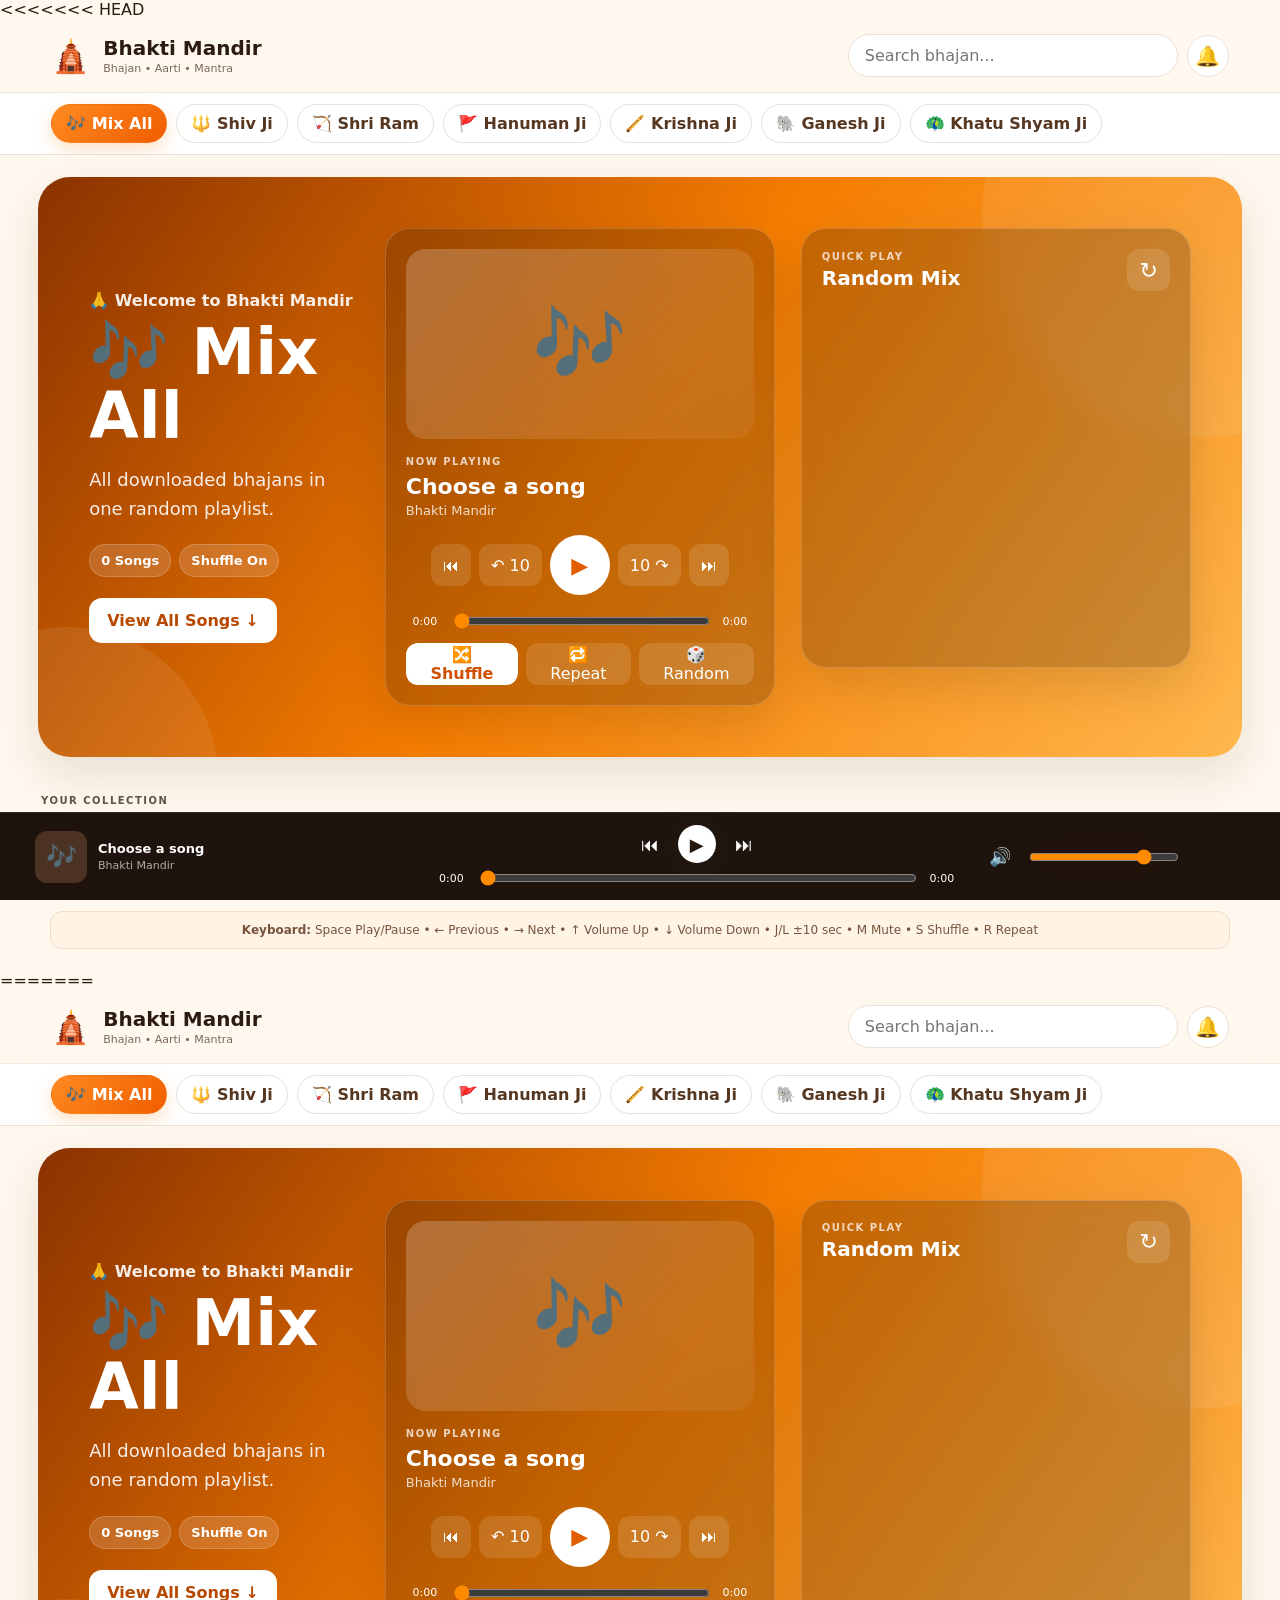
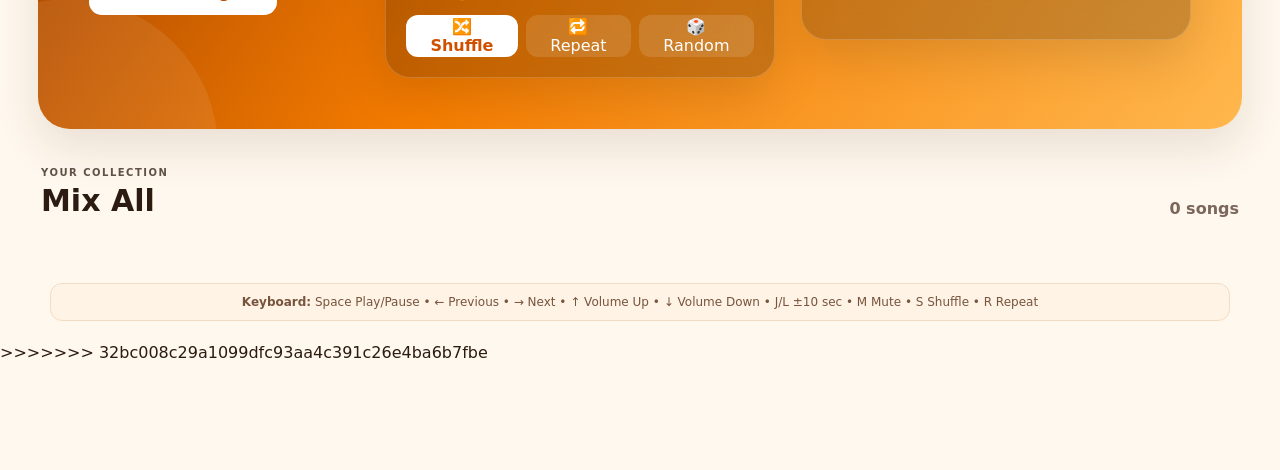
==== commit 28744b57: "Merge remote and local files" ====
--- a/index.html
+++ b/index.html
@@ -1,3 +1,4 @@
+<<<<<<< HEAD
 <!DOCTYPE html>
 <html lang="en">
 <head>
@@ -558,4 +559,566 @@
   <script src="script.js"></script>
 
 </body>
+=======
+<!DOCTYPE html>
+<html lang="en">
+<head>
+  <meta charset="UTF-8">
+
+  <meta
+    name="viewport"
+    content="width=device-width, initial-scale=1.0"
+  >
+
+  <meta name="theme-color" content="#f57c00">
+
+  <title>Bhakti Mandir</title>
+
+  <link rel="stylesheet" href="style.css">
+</head>
+
+<body>
+
+  <!-- =========================
+       HEADER
+  ========================== -->
+
+  <header class="header">
+
+    <a
+      href="#"
+      class="brand"
+      id="homeBrand"
+    >
+
+      <span class="brand-icon">🛕</span>
+
+      <span>
+        <strong>Bhakti Mandir</strong>
+        <small>Bhajan • Aarti • Mantra</small>
+      </span>
+
+    </a>
+
+
+    <div class="header-actions">
+
+      <input
+        id="searchInput"
+        type="search"
+        placeholder="Search bhajan..."
+        autocomplete="off"
+      >
+
+      <button
+        id="bellButton"
+        class="icon-button"
+        title="Temple Bell"
+      >
+        🔔
+      </button>
+
+    </div>
+
+  </header>
+
+
+
+  <!-- =========================
+       GOD MENU
+  ========================== -->
+
+  <nav class="god-menu">
+
+    <button
+      class="god-btn active"
+      data-god="mix"
+    >
+      🎶 Mix All
+    </button>
+
+
+    <button
+      class="god-btn"
+      data-god="shiv"
+    >
+      🔱 Shiv Ji
+    </button>
+
+
+    <button
+      class="god-btn"
+      data-god="ram"
+    >
+      🏹 Shri Ram
+    </button>
+
+
+    <button
+      class="god-btn"
+      data-god="hanuman"
+    >
+      🚩 Hanuman Ji
+    </button>
+
+
+    <button
+      class="god-btn"
+      data-god="krishna"
+    >
+      🪈 Krishna Ji
+    </button>
+
+
+    <button
+      class="god-btn"
+      data-god="ganesh"
+    >
+      🐘 Ganesh Ji
+    </button>
+
+
+    <button
+      class="god-btn"
+      data-god="shyam"
+    >
+      🦚 Khatu Shyam Ji
+    </button>
+
+  </nav>
+
+
+
+  <!-- =========================
+       MAIN
+  ========================== -->
+
+  <main>
+
+
+    <!-- =========================
+         HERO
+    ========================== -->
+
+    <section
+      class="hero"
+      id="hero"
+    >
+
+
+      <!-- LEFT -->
+
+      <div class="hero-copy">
+
+        <div
+          class="eyebrow"
+          id="heroGreeting"
+        >
+          🙏 Welcome to Bhakti Mandir
+        </div>
+
+
+        <h1 id="heroTitle">
+          🎶 Mix All
+        </h1>
+
+
+        <p id="heroSubtitle">
+          All downloaded bhajans in one random playlist.
+        </p>
+
+
+        <div class="hero-stats">
+
+          <span id="sectionCount">
+            0 Songs
+          </span>
+
+          <span id="shuffleStatus">
+            Shuffle On
+          </span>
+
+        </div>
+
+
+        <button
+          class="primary-btn"
+          id="viewAllSongsBtn"
+        >
+          View All Songs ↓
+        </button>
+
+      </div>
+
+
+
+      <!-- CENTER PLAYER -->
+
+      <div class="now-playing-card">
+
+
+        <div
+          class="large-cover"
+          id="heroSongCover"
+        >
+          🎶
+        </div>
+
+
+        <div class="now-text">
+
+          <small>NOW PLAYING</small>
+
+          <h2 id="heroSongTitle">
+            Choose a song
+          </h2>
+
+          <p id="heroSongArtist">
+            Bhakti Mandir
+          </p>
+
+        </div>
+
+
+
+        <div class="hero-controls">
+
+          <button
+            id="heroPrevBtn"
+            title="Previous Song"
+          >
+            ⏮
+          </button>
+
+
+          <button
+            id="back10Btn"
+            title="Back 10 seconds"
+          >
+            ↶ 10
+          </button>
+
+
+          <button
+            id="heroPlayBtn"
+            class="main-play"
+            title="Play / Pause"
+          >
+            ▶
+          </button>
+
+
+          <button
+            id="forward10Btn"
+            title="Forward 10 seconds"
+          >
+            10 ↷
+          </button>
+
+
+          <button
+            id="heroNextBtn"
+            title="Next Song"
+          >
+            ⏭
+          </button>
+
+        </div>
+
+
+
+        <div class="progress-wrap">
+
+          <span id="heroCurrentTime">
+            0:00
+          </span>
+
+
+          <input
+            id="heroProgress"
+            type="range"
+            min="0"
+            max="100"
+            value="0"
+          >
+
+
+          <span id="heroDuration">
+            0:00
+          </span>
+
+        </div>
+
+
+
+        <div class="secondary-controls">
+
+
+          <button
+            id="shuffleBtn"
+            class="control-toggle active"
+          >
+            🔀 Shuffle
+          </button>
+
+
+          <button
+            id="repeatBtn"
+            class="control-toggle"
+          >
+            🔁 Repeat
+          </button>
+
+
+          <button id="randomBtn">
+            🎲 Random
+          </button>
+
+        </div>
+
+      </div>
+
+
+
+      <!-- RIGHT QUICK PLAY -->
+
+      <aside class="quick-panel">
+
+
+        <div class="panel-heading">
+
+          <div>
+
+            <small>
+              QUICK PLAY
+            </small>
+
+            <h3 id="quickListTitle">
+              Random Mix
+            </h3>
+
+          </div>
+
+
+          <button
+            id="refreshQuickBtn"
+            title="New random list"
+          >
+            ↻
+          </button>
+
+        </div>
+
+
+        <div
+          id="heroQuickList"
+          class="quick-list"
+        ></div>
+
+      </aside>
+
+
+    </section>
+
+
+
+    <!-- =========================
+         ALL SONGS
+    ========================== -->
+
+    <section
+      class="songs-section"
+      id="songsSection"
+    >
+
+
+      <div class="section-heading">
+
+        <div>
+
+          <small>
+            YOUR COLLECTION
+          </small>
+
+          <h2 id="songSectionTitle">
+            Mix All
+          </h2>
+
+        </div>
+
+
+        <span id="songCount">
+          0 songs
+        </span>
+
+      </div>
+
+
+
+      <div
+        id="songList"
+        class="song-grid"
+      ></div>
+
+
+    </section>
+
+
+  </main>
+
+
+
+  <!-- =========================
+       KEYBOARD GUIDE
+  ========================== -->
+
+  <div class="keyboard-help">
+
+    <strong>Keyboard:</strong>
+
+    Space Play/Pause •
+    ← Previous •
+    → Next •
+    ↑ Volume Up •
+    ↓ Volume Down •
+    J/L ±10 sec •
+    M Mute •
+    S Shuffle •
+    R Repeat
+
+  </div>
+
+
+
+  <!-- =========================
+       BOTTOM PLAYER
+  ========================== -->
+
+  <footer class="bottom-player">
+
+
+    <div class="bottom-song">
+
+
+      <div
+        class="bottom-cover"
+        id="bottomCover"
+      >
+        🎶
+      </div>
+
+
+      <div>
+
+        <strong id="bottomTitle">
+          Choose a song
+        </strong>
+
+        <small id="bottomArtist">
+          Bhakti Mandir
+        </small>
+
+      </div>
+
+
+    </div>
+
+
+
+    <div class="bottom-center">
+
+
+      <div class="bottom-controls">
+
+        <button
+          id="previousBtn"
+          title="Previous"
+        >
+          ⏮
+        </button>
+
+
+        <button
+          id="bottomPlayBtn"
+          class="bottom-main-play"
+          title="Play / Pause"
+        >
+          ▶
+        </button>
+
+
+        <button
+          id="nextBtn"
+          title="Next"
+        >
+          ⏭
+        </button>
+
+      </div>
+
+
+
+      <div class="bottom-progress-row">
+
+        <span id="bottomCurrentTime">
+          0:00
+        </span>
+
+
+        <input
+          id="bottomProgress"
+          type="range"
+          min="0"
+          max="100"
+          value="0"
+        >
+
+
+        <span id="bottomDuration">
+          0:00
+        </span>
+
+      </div>
+
+
+    </div>
+
+
+
+    <div class="volume-area">
+
+      <button
+        id="muteBtn"
+        title="Mute"
+      >
+        🔊
+      </button>
+
+
+      <input
+        id="volumeSlider"
+        type="range"
+        min="0"
+        max="1"
+        step="0.05"
+        value="0.8"
+      >
+
+    </div>
+
+
+  </footer>
+
+
+
+  <audio
+    id="audioPlayer"
+    preload="metadata"
+  ></audio>
+
+
+  <script src="script.js"></script>
+
+</body>
+>>>>>>> 32bc008c29a1099dfc93aa4c391c26e4ba6b7fbe
 </html>
--- a/style.css
+++ b/style.css
@@ -1,3 +1,4 @@
+<<<<<<< HEAD
 * {
     box-sizing: border-box;
 }
@@ -8908,4 +8909,8916 @@
 
     }
 
+=======
+* {
+    box-sizing: border-box;
+}
+
+
+:root {
+
+    --bg: #fff8ee;
+
+    --card: #ffffff;
+
+    --text: #2c1b10;
+
+    --muted: #7b675b;
+
+    --orange: #f57c00;
+
+    --line: #eadfd4;
+
+    --shadow:
+        0 18px 45px rgba(76, 45, 20, 0.12);
+
+}
+
+
+
+html {
+
+    scroll-behavior: smooth;
+
+}
+
+
+
+body {
+
+    margin: 0;
+
+    font-family:
+        Inter,
+        system-ui,
+        -apple-system,
+        Segoe UI,
+        Roboto,
+        Arial,
+        sans-serif;
+
+    background: var(--bg);
+
+    color: var(--text);
+
+    padding-bottom: 108px;
+
+}
+
+
+
+button,
+input {
+
+    font: inherit;
+
+}
+
+
+
+button {
+
+    cursor: pointer;
+
+}
+
+
+
+/* ========================
+   HEADER
+======================== */
+
+.header {
+
+    min-height: 74px;
+
+    padding:
+        12px
+        clamp(16px, 4vw, 54px);
+
+    display: flex;
+
+    align-items: center;
+
+    justify-content: space-between;
+
+    gap: 16px;
+
+    position: sticky;
+
+    top: 0;
+
+    z-index: 100;
+
+    background:
+        rgba(255, 248, 238, 0.94);
+
+    backdrop-filter: blur(18px);
+
+    border-bottom:
+        1px solid
+        rgba(120, 80, 45, 0.09);
+
+}
+
+
+
+.brand {
+
+    text-decoration: none;
+
+    color: inherit;
+
+    display: flex;
+
+    align-items: center;
+
+    gap: 12px;
+
+}
+
+
+
+.brand-icon {
+
+    font-size: 32px;
+
+}
+
+
+
+.brand strong {
+
+    display: block;
+
+    font-size: 20px;
+
+}
+
+
+
+.brand small {
+
+    display: block;
+
+    color: var(--muted);
+
+    font-size: 11px;
+
+    margin-top: 2px;
+
+}
+
+
+
+.header-actions {
+
+    display: flex;
+
+    gap: 9px;
+
+    align-items: center;
+
+}
+
+
+
+#searchInput {
+
+    width: min(330px, 38vw);
+
+    border:
+        1px solid
+        var(--line);
+
+    background: white;
+
+    border-radius: 999px;
+
+    padding: 11px 16px;
+
+    outline: none;
+
+}
+
+
+
+#searchInput:focus {
+
+    border-color: #ff9b31;
+
+    box-shadow:
+        0 0 0 3px
+        rgba(245, 124, 0, 0.12);
+
+}
+
+
+
+.icon-button {
+
+    width: 42px;
+
+    height: 42px;
+
+    border-radius: 50%;
+
+    border:
+        1px solid
+        var(--line);
+
+    background: white;
+
+    font-size: 20px;
+
+}
+
+
+
+.icon-button.ringing {
+
+    animation:
+        ring 0.55s ease;
+
+}
+
+
+
+@keyframes ring {
+
+    0%,
+    100% {
+        transform: rotate(0);
+    }
+
+    25% {
+        transform: rotate(18deg);
+    }
+
+    50% {
+        transform: rotate(-18deg);
+    }
+
+    75% {
+        transform: rotate(12deg);
+    }
+
+}
+
+
+
+/* ========================
+   GOD MENU
+======================== */
+
+.god-menu {
+
+    position: sticky;
+
+    top: 74px;
+
+    z-index: 90;
+
+    display: flex;
+
+    gap: 9px;
+
+    overflow-x: auto;
+
+    padding:
+        11px
+        clamp(16px, 4vw, 54px);
+
+    background: white;
+
+    border-bottom:
+        1px solid
+        var(--line);
+
+    scrollbar-width: none;
+
+}
+
+
+
+.god-menu::-webkit-scrollbar {
+
+    display: none;
+
+}
+
+
+
+.god-btn {
+
+    white-space: nowrap;
+
+    border:
+        1px solid
+        var(--line);
+
+    background: white;
+
+    color: #563822;
+
+    padding: 9px 14px;
+
+    border-radius: 999px;
+
+    font-weight: 700;
+
+}
+
+
+
+.god-btn:hover,
+.god-btn.active {
+
+    background:
+        linear-gradient(
+            135deg,
+            #ff8b22,
+            #f05d00
+        );
+
+    color: white;
+
+    border-color: transparent;
+
+    box-shadow:
+        0 7px 18px
+        rgba(245, 124, 0, 0.23);
+
+}
+
+
+
+/* ========================
+   MAIN
+======================== */
+
+main {
+
+    width: min(1450px, 100%);
+
+    margin: auto;
+
+    padding:
+        22px
+        clamp(14px, 3vw, 38px)
+        30px;
+
+}
+
+
+
+/* ========================
+   HERO
+======================== */
+
+.hero {
+
+    min-height: 540px;
+
+    border-radius: 32px;
+
+    padding:
+        clamp(22px, 4vw, 52px);
+
+    display: grid;
+
+    grid-template-columns:
+        minmax(0, 1fr)
+        minmax(320px, 390px)
+        minmax(300px, 390px);
+
+    gap: 26px;
+
+    align-items: center;
+
+    color: white;
+
+    background:
+        linear-gradient(
+            125deg,
+            #8b3200,
+            #f57c00 48%,
+            #ffb74d
+        );
+
+    box-shadow: var(--shadow);
+
+    overflow: hidden;
+
+    position: relative;
+
+}
+
+
+
+.hero::before,
+.hero::after {
+
+    content: "";
+
+    position: absolute;
+
+    border-radius: 50%;
+
+    background:
+        rgba(255, 255, 255, 0.08);
+
+    pointer-events: none;
+
+}
+
+
+
+.hero::before {
+
+    width: 440px;
+
+    height: 440px;
+
+    right: -180px;
+
+    top: -180px;
+
+}
+
+
+
+.hero::after {
+
+    width: 300px;
+
+    height: 300px;
+
+    left: -120px;
+
+    bottom: -170px;
+
+}
+
+
+
+.hero > * {
+
+    position: relative;
+
+    z-index: 1;
+
+}
+
+
+
+.eyebrow {
+
+    font-weight: 800;
+
+    opacity: 0.9;
+
+    margin-bottom: 10px;
+
+}
+
+
+
+.hero-copy h1 {
+
+    font-size:
+        clamp(38px, 5vw, 72px);
+
+    line-height: 1;
+
+    margin:
+        0 0 17px;
+
+}
+
+
+
+.hero-copy p {
+
+    max-width: 580px;
+
+    font-size: 18px;
+
+    line-height: 1.6;
+
+    opacity: 0.9;
+
+}
+
+
+
+.hero-stats {
+
+    display: flex;
+
+    gap: 8px;
+
+    flex-wrap: wrap;
+
+    margin: 21px 0;
+
+}
+
+
+
+.hero-stats span {
+
+    background:
+        rgba(255, 255, 255, 0.15);
+
+    border:
+        1px solid
+        rgba(255, 255, 255, 0.19);
+
+    padding:
+        8px 11px;
+
+    border-radius: 999px;
+
+    font-size: 13px;
+
+    font-weight: 700;
+
+}
+
+
+
+.primary-btn {
+
+    border: 0;
+
+    border-radius: 13px;
+
+    background: white;
+
+    color: #b74800;
+
+    font-weight: 800;
+
+    padding:
+        13px 18px;
+
+}
+
+
+
+/* ========================
+   PLAYER CARDS
+======================== */
+
+.now-playing-card,
+.quick-panel {
+
+    border:
+        1px solid
+        rgba(255, 255, 255, 0.18);
+
+    background:
+        rgba(25, 11, 3, 0.22);
+
+    backdrop-filter:
+        blur(18px);
+
+    border-radius: 25px;
+
+    padding: 20px;
+
+    box-shadow:
+        0 18px 50px
+        rgba(0, 0, 0, 0.12);
+
+}
+
+
+
+.large-cover {
+
+    height: 190px;
+
+    border-radius: 20px;
+
+    display: grid;
+
+    place-items: center;
+
+    font-size: 76px;
+
+    background:
+        linear-gradient(
+            135deg,
+            rgba(255,255,255,0.22),
+            rgba(255,255,255,0.05)
+        );
+
+    margin-bottom: 17px;
+
+}
+
+
+
+.now-text small,
+.panel-heading small,
+.section-heading small {
+
+    font-size: 10px;
+
+    letter-spacing: 1.5px;
+
+    font-weight: 900;
+
+    opacity: 0.75;
+
+}
+
+
+
+.now-text h2 {
+
+    font-size: 22px;
+
+    margin:
+        7px 0 4px;
+
+    white-space: nowrap;
+
+    overflow: hidden;
+
+    text-overflow: ellipsis;
+
+}
+
+
+
+.now-text p {
+
+    font-size: 13px;
+
+    margin:
+        0 0 17px;
+
+    opacity: 0.8;
+
+    white-space: nowrap;
+
+    overflow: hidden;
+
+    text-overflow: ellipsis;
+
+}
+
+
+
+.hero-controls,
+.secondary-controls {
+
+    display: flex;
+
+    align-items: center;
+
+    justify-content: center;
+
+    gap: 8px;
+
+}
+
+
+
+.hero-controls button,
+.secondary-controls button,
+.panel-heading button {
+
+    border: 0;
+
+    color: white;
+
+    background:
+        rgba(255,255,255,0.12);
+
+    border-radius: 12px;
+
+    min-height: 42px;
+
+    padding:
+        0 12px;
+
+}
+
+
+
+.hero-controls button:hover,
+.secondary-controls button:hover {
+
+    background:
+        rgba(255,255,255,0.22);
+
+}
+
+
+
+.hero-controls .main-play {
+
+    width: 60px;
+
+    height: 60px;
+
+    border-radius: 50%;
+
+    font-size: 22px;
+
+    background: white;
+
+    color: #e25c00;
+
+}
+
+
+
+.progress-wrap,
+.bottom-progress-row {
+
+    display: grid;
+
+    grid-template-columns:
+        38px
+        1fr
+        38px;
+
+    align-items: center;
+
+    gap: 8px;
+
+    margin:
+        16px 0 12px;
+
+}
+
+
+
+.progress-wrap span,
+.bottom-progress-row span {
+
+    font-size: 11px;
+
+    text-align: center;
+
+}
+
+
+
+input[type="range"] {
+
+    accent-color: #ff8a00;
+
+    width: 100%;
+
+}
+
+
+
+.control-toggle.active {
+
+    background:
+        white !important;
+
+    color:
+        #cf5000 !important;
+
+    font-weight: 800;
+
+}
+
+
+
+/* ========================
+   QUICK LIST
+======================== */
+
+.quick-panel {
+
+    align-self: stretch;
+
+    max-height: 440px;
+
+    display: flex;
+
+    flex-direction: column;
+
+}
+
+
+
+.panel-heading {
+
+    display: flex;
+
+    align-items: center;
+
+    justify-content: space-between;
+
+    margin-bottom: 12px;
+
+}
+
+
+
+.panel-heading h3 {
+
+    margin:
+        4px 0 0;
+
+    font-size: 20px;
+
+}
+
+
+
+.panel-heading button {
+
+    font-size: 22px;
+
+}
+
+
+
+.quick-list {
+
+    overflow: auto;
+
+    padding-right: 3px;
+
+}
+
+
+
+.quick-item {
+
+    width: 100%;
+
+    display: grid;
+
+    grid-template-columns:
+        46px 1fr 32px;
+
+    gap: 11px;
+
+    align-items: center;
+
+    color: white;
+
+    background:
+        rgba(255,255,255,0.09);
+
+    border:
+        1px solid
+        rgba(255,255,255,0.11);
+
+    border-radius: 14px;
+
+    padding: 9px;
+
+    margin-bottom: 8px;
+
+    text-align: left;
+
+}
+
+
+
+.quick-item:hover,
+.quick-item.active {
+
+    background:
+        rgba(255,255,255,0.20);
+
+}
+
+
+
+.quick-icon {
+
+    width: 46px;
+
+    height: 46px;
+
+    border-radius: 11px;
+
+    display: grid;
+
+    place-items: center;
+
+    background:
+        rgba(255,255,255,0.15);
+
+    font-size: 23px;
+
+}
+
+
+
+.quick-info {
+
+    min-width: 0;
+
+}
+
+
+
+.quick-info strong,
+.quick-info small {
+
+    display: block;
+
+    white-space: nowrap;
+
+    overflow: hidden;
+
+    text-overflow: ellipsis;
+
+}
+
+
+
+.quick-info small {
+
+    font-size: 11px;
+
+    opacity: 0.68;
+
+    margin-top: 3px;
+
+}
+
+
+
+.quick-play {
+
+    font-size: 17px;
+
+}
+
+
+
+/* ========================
+   SONG COLLECTION
+======================== */
+
+.songs-section {
+
+    padding:
+        38px 3px 16px;
+
+}
+
+
+
+.section-heading {
+
+    display: flex;
+
+    justify-content: space-between;
+
+    align-items: end;
+
+    gap: 15px;
+
+    margin-bottom: 19px;
+
+}
+
+
+
+.section-heading h2 {
+
+    font-size: 30px;
+
+    margin:
+        5px 0 0;
+
+}
+
+
+
+.section-heading span {
+
+    color: var(--muted);
+
+    font-weight: 700;
+
+}
+
+
+
+.song-grid {
+
+    display: grid;
+
+    grid-template-columns:
+        repeat(
+            4,
+            minmax(0, 1fr)
+        );
+
+    gap: 14px;
+
+}
+
+
+
+.song-card {
+
+    background: white;
+
+    border:
+        1px solid
+        var(--line);
+
+    border-radius: 18px;
+
+    padding: 13px;
+
+    display: grid;
+
+    grid-template-columns:
+        58px 1fr 38px;
+
+    gap: 12px;
+
+    align-items: center;
+
+    box-shadow:
+        0 7px 20px
+        rgba(57,34,16,0.05);
+
+    transition:
+        0.18s ease;
+
+}
+
+
+
+.song-card:hover {
+
+    transform:
+        translateY(-2px);
+
+    box-shadow:
+        0 12px 28px
+        rgba(57,34,16,0.1);
+
+}
+
+
+
+.song-card.active {
+
+    border-color:
+        #ff8b20;
+
+    box-shadow:
+        0 0 0 2px
+        rgba(245,124,0,0.12);
+
+}
+
+
+
+.song-cover {
+
+    width: 58px;
+
+    height: 58px;
+
+    border-radius: 14px;
+
+    display: grid;
+
+    place-items: center;
+
+    font-size: 27px;
+
+    background:
+        #fff0df;
+
+}
+
+
+
+.song-meta {
+
+    min-width: 0;
+
+}
+
+
+
+.song-meta strong,
+.song-meta small {
+
+    display: block;
+
+    white-space: nowrap;
+
+    overflow: hidden;
+
+    text-overflow: ellipsis;
+
+}
+
+
+
+.song-meta strong {
+
+    font-size: 14px;
+
+}
+
+
+
+.song-meta small {
+
+    color: var(--muted);
+
+    margin-top: 5px;
+
+    font-size: 11px;
+
+}
+
+
+
+.card-play {
+
+    width: 38px;
+
+    height: 38px;
+
+    border: 0;
+
+    border-radius: 50%;
+
+    background:
+        #fff1df;
+
+    color:
+        #df5b00;
+
+    font-weight: 900;
+
+}
+
+
+
+.empty-message {
+
+    grid-column:
+        1 / -1;
+
+    background: white;
+
+    border:
+        1px dashed
+        var(--line);
+
+    border-radius: 18px;
+
+    padding: 35px;
+
+    text-align: center;
+
+    color: var(--muted);
+
+}
+
+
+
+/* ========================
+   KEYBOARD GUIDE
+======================== */
+
+.keyboard-help {
+
+    width:
+        min(
+            1180px,
+            calc(100% - 28px)
+        );
+
+    margin:
+        0 auto 22px;
+
+    padding:
+        11px 15px;
+
+    background:
+        #fff3e5;
+
+    border:
+        1px solid
+        #f2dcc3;
+
+    border-radius: 12px;
+
+    color:
+        #76543d;
+
+    font-size: 12px;
+
+    text-align: center;
+
+}
+
+
+
+/* ========================
+   BOTTOM PLAYER
+======================== */
+
+.bottom-player {
+
+    position: fixed;
+
+    left: 0;
+
+    right: 0;
+
+    bottom: 0;
+
+    z-index: 200;
+
+    min-height: 88px;
+
+    padding:
+        10px
+        clamp(12px, 3vw, 35px);
+
+    display: grid;
+
+    grid-template-columns:
+        minmax(190px, 1fr)
+        minmax(330px, 1.4fr)
+        minmax(180px, 0.7fr);
+
+    gap: 20px;
+
+    align-items: center;
+
+    background:
+        rgba(30,19,13,0.97);
+
+    color: white;
+
+    border-top:
+        1px solid
+        rgba(255,255,255,0.08);
+
+    backdrop-filter:
+        blur(18px);
+
+}
+
+
+
+.bottom-song {
+
+    display: flex;
+
+    align-items: center;
+
+    gap: 11px;
+
+    min-width: 0;
+
+}
+
+
+
+.bottom-cover {
+
+    width: 52px;
+
+    height: 52px;
+
+    border-radius: 12px;
+
+    background:
+        #4c3223;
+
+    display: grid;
+
+    place-items: center;
+
+    font-size: 25px;
+
+    flex:
+        0 0 auto;
+
+}
+
+
+
+.bottom-song div:last-child {
+
+    min-width: 0;
+
+}
+
+
+
+.bottom-song strong,
+.bottom-song small {
+
+    display: block;
+
+    white-space: nowrap;
+
+    overflow: hidden;
+
+    text-overflow: ellipsis;
+
+}
+
+
+
+.bottom-song strong {
+
+    font-size: 13px;
+
+}
+
+
+
+.bottom-song small {
+
+    font-size: 11px;
+
+    opacity: 0.65;
+
+    margin-top: 3px;
+
+}
+
+
+
+.bottom-controls {
+
+    display: flex;
+
+    justify-content: center;
+
+    gap: 9px;
+
+}
+
+
+
+.bottom-controls button,
+.volume-area button {
+
+    border: 0;
+
+    background: transparent;
+
+    color: white;
+
+    font-size: 18px;
+
+    min-width: 38px;
+
+    height: 38px;
+
+    border-radius: 50%;
+
+}
+
+
+
+.bottom-controls button:hover,
+.volume-area button:hover {
+
+    background:
+        rgba(255,255,255,0.1);
+
+}
+
+
+
+.bottom-main-play {
+
+    background:
+        white !important;
+
+    color:
+        #26170f !important;
+
+}
+
+
+
+.bottom-progress-row {
+
+    margin:
+        5px 0 0;
+
+}
+
+
+
+.volume-area {
+
+    display: flex;
+
+    align-items: center;
+
+    gap: 8px;
+
+}
+
+
+
+.volume-area input {
+
+    max-width: 150px;
+
+}
+
+
+
+/* ========================
+   RESPONSIVE
+======================== */
+
+@media (max-width: 1180px) {
+
+    .hero {
+
+        grid-template-columns:
+            1fr 370px;
+
+    }
+
+
+    .hero-copy {
+
+        grid-column:
+            1 / -1;
+
+    }
+
+
+    .song-grid {
+
+        grid-template-columns:
+            repeat(
+                3,
+                minmax(0,1fr)
+            );
+
+    }
+
+}
+
+
+
+@media (max-width: 820px) {
+
+    body {
+
+        padding-bottom:
+            150px;
+
+    }
+
+
+    .header {
+
+        align-items:
+            flex-start;
+
+    }
+
+
+    .header-actions {
+
+        flex: 1;
+
+        justify-content:
+            flex-end;
+
+    }
+
+
+    #searchInput {
+
+        width:
+            min(
+                250px,
+                46vw
+            );
+
+    }
+
+
+    .hero {
+
+        grid-template-columns:
+            1fr;
+
+        padding:
+            22px;
+
+        border-radius:
+            24px;
+
+        min-height:
+            unset;
+
+    }
+
+
+    .hero-copy {
+
+        grid-column:
+            auto;
+
+    }
+
+
+    .quick-panel {
+
+        max-height:
+            none;
+
+    }
+
+
+    .song-grid {
+
+        grid-template-columns:
+            repeat(
+                2,
+                minmax(0,1fr)
+            );
+
+    }
+
+
+    .bottom-player {
+
+        grid-template-columns:
+            1fr 1.25fr;
+
+        gap:
+            10px;
+
+    }
+
+
+    .volume-area {
+
+        display: none;
+
+    }
+
+}
+
+
+
+@media (max-width: 560px) {
+
+    body {
+
+        padding-bottom:
+            174px;
+
+    }
+
+
+    .header {
+
+        padding:
+            10px 12px;
+
+        flex-wrap:
+            wrap;
+
+    }
+
+
+    .brand small {
+
+        display:
+            none;
+
+    }
+
+
+    .brand strong {
+
+        font-size:
+            17px;
+
+    }
+
+
+    .brand-icon {
+
+        font-size:
+            27px;
+
+    }
+
+
+    .header-actions {
+
+        width:
+            100%;
+
+        flex-basis:
+            100%;
+
+    }
+
+
+    #searchInput {
+
+        width:
+            100%;
+
+    }
+
+
+    .god-menu {
+
+        top:
+            114px;
+
+        padding:
+            9px 12px;
+
+    }
+
+
+    main {
+
+        padding:
+            12px 10px 20px;
+
+    }
+
+
+    .hero {
+
+        padding:
+            17px;
+
+        border-radius:
+            20px;
+
+        gap:
+            16px;
+
+    }
+
+
+    .hero-copy h1 {
+
+        font-size:
+            38px;
+
+    }
+
+
+    .hero-copy p {
+
+        font-size:
+            15px;
+
+    }
+
+
+    .large-cover {
+
+        height:
+            150px;
+
+        font-size:
+            60px;
+
+    }
+
+
+    .hero-controls {
+
+        gap:
+            5px;
+
+    }
+
+
+    .hero-controls button {
+
+        padding:
+            0 8px;
+
+    }
+
+
+    .secondary-controls {
+
+        flex-wrap:
+            wrap;
+
+    }
+
+
+    .song-grid {
+
+        grid-template-columns:
+            1fr;
+
+    }
+
+
+    .section-heading h2 {
+
+        font-size:
+            25px;
+
+    }
+
+
+    .keyboard-help {
+
+        display:
+            none;
+
+    }
+
+
+    .bottom-player {
+
+        min-height:
+            150px;
+
+        grid-template-columns:
+            1fr;
+
+        padding:
+            9px 12px;
+
+        gap:
+            5px;
+
+    }
+
+
+    .bottom-song {
+
+        justify-content:
+            center;
+
+    }
+
+
+    .bottom-center {
+
+        width:
+            100%;
+
+    }
+
+}* {
+    box-sizing: border-box;
+}
+
+
+:root {
+
+    --bg: #fff8ee;
+
+    --card: #ffffff;
+
+    --text: #2c1b10;
+
+    --muted: #7b675b;
+
+    --orange: #f57c00;
+
+    --line: #eadfd4;
+
+    --shadow:
+        0 18px 45px rgba(76, 45, 20, 0.12);
+
+}
+
+
+
+html {
+
+    scroll-behavior: smooth;
+
+}
+
+
+
+body {
+
+    margin: 0;
+
+    font-family:
+        Inter,
+        system-ui,
+        -apple-system,
+        Segoe UI,
+        Roboto,
+        Arial,
+        sans-serif;
+
+    background: var(--bg);
+
+    color: var(--text);
+
+    padding-bottom: 108px;
+
+}
+
+
+
+button,
+input {
+
+    font: inherit;
+
+}
+
+
+
+button {
+
+    cursor: pointer;
+
+}
+
+
+
+/* ========================
+   HEADER
+======================== */
+
+.header {
+
+    min-height: 74px;
+
+    padding:
+        12px
+        clamp(16px, 4vw, 54px);
+
+    display: flex;
+
+    align-items: center;
+
+    justify-content: space-between;
+
+    gap: 16px;
+
+    position: sticky;
+
+    top: 0;
+
+    z-index: 100;
+
+    background:
+        rgba(255, 248, 238, 0.94);
+
+    backdrop-filter: blur(18px);
+
+    border-bottom:
+        1px solid
+        rgba(120, 80, 45, 0.09);
+
+}
+
+
+
+.brand {
+
+    text-decoration: none;
+
+    color: inherit;
+
+    display: flex;
+
+    align-items: center;
+
+    gap: 12px;
+
+}
+
+
+
+.brand-icon {
+
+    font-size: 32px;
+
+}
+
+
+
+.brand strong {
+
+    display: block;
+
+    font-size: 20px;
+
+}
+
+
+
+.brand small {
+
+    display: block;
+
+    color: var(--muted);
+
+    font-size: 11px;
+
+    margin-top: 2px;
+
+}
+
+
+
+.header-actions {
+
+    display: flex;
+
+    gap: 9px;
+
+    align-items: center;
+
+}
+
+
+
+#searchInput {
+
+    width: min(330px, 38vw);
+
+    border:
+        1px solid
+        var(--line);
+
+    background: white;
+
+    border-radius: 999px;
+
+    padding: 11px 16px;
+
+    outline: none;
+
+}
+
+
+
+#searchInput:focus {
+
+    border-color: #ff9b31;
+
+    box-shadow:
+        0 0 0 3px
+        rgba(245, 124, 0, 0.12);
+
+}
+
+
+
+.icon-button {
+
+    width: 42px;
+
+    height: 42px;
+
+    border-radius: 50%;
+
+    border:
+        1px solid
+        var(--line);
+
+    background: white;
+
+    font-size: 20px;
+
+}
+
+
+
+.icon-button.ringing {
+
+    animation:
+        ring 0.55s ease;
+
+}
+
+
+
+@keyframes ring {
+
+    0%,
+    100% {
+        transform: rotate(0);
+    }
+
+    25% {
+        transform: rotate(18deg);
+    }
+
+    50% {
+        transform: rotate(-18deg);
+    }
+
+    75% {
+        transform: rotate(12deg);
+    }
+
+}
+
+
+
+/* ========================
+   GOD MENU
+======================== */
+
+.god-menu {
+
+    position: sticky;
+
+    top: 74px;
+
+    z-index: 90;
+
+    display: flex;
+
+    gap: 9px;
+
+    overflow-x: auto;
+
+    padding:
+        11px
+        clamp(16px, 4vw, 54px);
+
+    background: white;
+
+    border-bottom:
+        1px solid
+        var(--line);
+
+    scrollbar-width: none;
+
+}
+
+
+
+.god-menu::-webkit-scrollbar {
+
+    display: none;
+
+}
+
+
+
+.god-btn {
+
+    white-space: nowrap;
+
+    border:
+        1px solid
+        var(--line);
+
+    background: white;
+
+    color: #563822;
+
+    padding: 9px 14px;
+
+    border-radius: 999px;
+
+    font-weight: 700;
+
+}
+
+
+
+.god-btn:hover,
+.god-btn.active {
+
+    background:
+        linear-gradient(
+            135deg,
+            #ff8b22,
+            #f05d00
+        );
+
+    color: white;
+
+    border-color: transparent;
+
+    box-shadow:
+        0 7px 18px
+        rgba(245, 124, 0, 0.23);
+
+}
+
+
+
+/* ========================
+   MAIN
+======================== */
+
+main {
+
+    width: min(1450px, 100%);
+
+    margin: auto;
+
+    padding:
+        22px
+        clamp(14px, 3vw, 38px)
+        30px;
+
+}
+
+
+
+/* ========================
+   HERO
+======================== */
+
+.hero {
+
+    min-height: 540px;
+
+    border-radius: 32px;
+
+    padding:
+        clamp(22px, 4vw, 52px);
+
+    display: grid;
+
+    grid-template-columns:
+        minmax(0, 1fr)
+        minmax(320px, 390px)
+        minmax(300px, 390px);
+
+    gap: 26px;
+
+    align-items: center;
+
+    color: white;
+
+    background:
+        linear-gradient(
+            125deg,
+            #8b3200,
+            #f57c00 48%,
+            #ffb74d
+        );
+
+    box-shadow: var(--shadow);
+
+    overflow: hidden;
+
+    position: relative;
+
+}
+
+
+
+.hero::before,
+.hero::after {
+
+    content: "";
+
+    position: absolute;
+
+    border-radius: 50%;
+
+    background:
+        rgba(255, 255, 255, 0.08);
+
+    pointer-events: none;
+
+}
+
+
+
+.hero::before {
+
+    width: 440px;
+
+    height: 440px;
+
+    right: -180px;
+
+    top: -180px;
+
+}
+
+
+
+.hero::after {
+
+    width: 300px;
+
+    height: 300px;
+
+    left: -120px;
+
+    bottom: -170px;
+
+}
+
+
+
+.hero > * {
+
+    position: relative;
+
+    z-index: 1;
+
+}
+
+
+
+.eyebrow {
+
+    font-weight: 800;
+
+    opacity: 0.9;
+
+    margin-bottom: 10px;
+
+}
+
+
+
+.hero-copy h1 {
+
+    font-size:
+        clamp(38px, 5vw, 72px);
+
+    line-height: 1;
+
+    margin:
+        0 0 17px;
+
+}
+
+
+
+.hero-copy p {
+
+    max-width: 580px;
+
+    font-size: 18px;
+
+    line-height: 1.6;
+
+    opacity: 0.9;
+
+}
+
+
+
+.hero-stats {
+
+    display: flex;
+
+    gap: 8px;
+
+    flex-wrap: wrap;
+
+    margin: 21px 0;
+
+}
+
+
+
+.hero-stats span {
+
+    background:
+        rgba(255, 255, 255, 0.15);
+
+    border:
+        1px solid
+        rgba(255, 255, 255, 0.19);
+
+    padding:
+        8px 11px;
+
+    border-radius: 999px;
+
+    font-size: 13px;
+
+    font-weight: 700;
+
+}
+
+
+
+.primary-btn {
+
+    border: 0;
+
+    border-radius: 13px;
+
+    background: white;
+
+    color: #b74800;
+
+    font-weight: 800;
+
+    padding:
+        13px 18px;
+
+}
+
+
+
+/* ========================
+   PLAYER CARDS
+======================== */
+
+.now-playing-card,
+.quick-panel {
+
+    border:
+        1px solid
+        rgba(255, 255, 255, 0.18);
+
+    background:
+        rgba(25, 11, 3, 0.22);
+
+    backdrop-filter:
+        blur(18px);
+
+    border-radius: 25px;
+
+    padding: 20px;
+
+    box-shadow:
+        0 18px 50px
+        rgba(0, 0, 0, 0.12);
+
+}
+
+
+
+.large-cover {
+
+    height: 190px;
+
+    border-radius: 20px;
+
+    display: grid;
+
+    place-items: center;
+
+    font-size: 76px;
+
+    background:
+        linear-gradient(
+            135deg,
+            rgba(255,255,255,0.22),
+            rgba(255,255,255,0.05)
+        );
+
+    margin-bottom: 17px;
+
+}
+
+
+
+.now-text small,
+.panel-heading small,
+.section-heading small {
+
+    font-size: 10px;
+
+    letter-spacing: 1.5px;
+
+    font-weight: 900;
+
+    opacity: 0.75;
+
+}
+
+
+
+.now-text h2 {
+
+    font-size: 22px;
+
+    margin:
+        7px 0 4px;
+
+    white-space: nowrap;
+
+    overflow: hidden;
+
+    text-overflow: ellipsis;
+
+}
+
+
+
+.now-text p {
+
+    font-size: 13px;
+
+    margin:
+        0 0 17px;
+
+    opacity: 0.8;
+
+    white-space: nowrap;
+
+    overflow: hidden;
+
+    text-overflow: ellipsis;
+
+}
+
+
+
+.hero-controls,
+.secondary-controls {
+
+    display: flex;
+
+    align-items: center;
+
+    justify-content: center;
+
+    gap: 8px;
+
+}
+
+
+
+.hero-controls button,
+.secondary-controls button,
+.panel-heading button {
+
+    border: 0;
+
+    color: white;
+
+    background:
+        rgba(255,255,255,0.12);
+
+    border-radius: 12px;
+
+    min-height: 42px;
+
+    padding:
+        0 12px;
+
+}
+
+
+
+.hero-controls button:hover,
+.secondary-controls button:hover {
+
+    background:
+        rgba(255,255,255,0.22);
+
+}
+
+
+
+.hero-controls .main-play {
+
+    width: 60px;
+
+    height: 60px;
+
+    border-radius: 50%;
+
+    font-size: 22px;
+
+    background: white;
+
+    color: #e25c00;
+
+}
+
+
+
+.progress-wrap,
+.bottom-progress-row {
+
+    display: grid;
+
+    grid-template-columns:
+        38px
+        1fr
+        38px;
+
+    align-items: center;
+
+    gap: 8px;
+
+    margin:
+        16px 0 12px;
+
+}
+
+
+
+.progress-wrap span,
+.bottom-progress-row span {
+
+    font-size: 11px;
+
+    text-align: center;
+
+}
+
+
+
+input[type="range"] {
+
+    accent-color: #ff8a00;
+
+    width: 100%;
+
+}
+
+
+
+.control-toggle.active {
+
+    background:
+        white !important;
+
+    color:
+        #cf5000 !important;
+
+    font-weight: 800;
+
+}
+
+
+
+/* ========================
+   QUICK LIST
+======================== */
+
+.quick-panel {
+
+    align-self: stretch;
+
+    max-height: 440px;
+
+    display: flex;
+
+    flex-direction: column;
+
+}
+
+
+
+.panel-heading {
+
+    display: flex;
+
+    align-items: center;
+
+    justify-content: space-between;
+
+    margin-bottom: 12px;
+
+}
+
+
+
+.panel-heading h3 {
+
+    margin:
+        4px 0 0;
+
+    font-size: 20px;
+
+}
+
+
+
+.panel-heading button {
+
+    font-size: 22px;
+
+}
+
+
+
+.quick-list {
+
+    overflow: auto;
+
+    padding-right: 3px;
+
+}
+
+
+
+.quick-item {
+
+    width: 100%;
+
+    display: grid;
+
+    grid-template-columns:
+        46px 1fr 32px;
+
+    gap: 11px;
+
+    align-items: center;
+
+    color: white;
+
+    background:
+        rgba(255,255,255,0.09);
+
+    border:
+        1px solid
+        rgba(255,255,255,0.11);
+
+    border-radius: 14px;
+
+    padding: 9px;
+
+    margin-bottom: 8px;
+
+    text-align: left;
+
+}
+
+
+
+.quick-item:hover,
+.quick-item.active {
+
+    background:
+        rgba(255,255,255,0.20);
+
+}
+
+
+
+.quick-icon {
+
+    width: 46px;
+
+    height: 46px;
+
+    border-radius: 11px;
+
+    display: grid;
+
+    place-items: center;
+
+    background:
+        rgba(255,255,255,0.15);
+
+    font-size: 23px;
+
+}
+
+
+
+.quick-info {
+
+    min-width: 0;
+
+}
+
+
+
+.quick-info strong,
+.quick-info small {
+
+    display: block;
+
+    white-space: nowrap;
+
+    overflow: hidden;
+
+    text-overflow: ellipsis;
+
+}
+
+
+
+.quick-info small {
+
+    font-size: 11px;
+
+    opacity: 0.68;
+
+    margin-top: 3px;
+
+}
+
+
+
+.quick-play {
+
+    font-size: 17px;
+
+}
+
+
+
+/* ========================
+   SONG COLLECTION
+======================== */
+
+.songs-section {
+
+    padding:
+        38px 3px 16px;
+
+}
+
+
+
+.section-heading {
+
+    display: flex;
+
+    justify-content: space-between;
+
+    align-items: end;
+
+    gap: 15px;
+
+    margin-bottom: 19px;
+
+}
+
+
+
+.section-heading h2 {
+
+    font-size: 30px;
+
+    margin:
+        5px 0 0;
+
+}
+
+
+
+.section-heading span {
+
+    color: var(--muted);
+
+    font-weight: 700;
+
+}
+
+
+
+.song-grid {
+
+    display: grid;
+
+    grid-template-columns:
+        repeat(
+            4,
+            minmax(0, 1fr)
+        );
+
+    gap: 14px;
+
+}
+
+
+
+.song-card {
+
+    background: white;
+
+    border:
+        1px solid
+        var(--line);
+
+    border-radius: 18px;
+
+    padding: 13px;
+
+    display: grid;
+
+    grid-template-columns:
+        58px 1fr 38px;
+
+    gap: 12px;
+
+    align-items: center;
+
+    box-shadow:
+        0 7px 20px
+        rgba(57,34,16,0.05);
+
+    transition:
+        0.18s ease;
+
+}
+
+
+
+.song-card:hover {
+
+    transform:
+        translateY(-2px);
+
+    box-shadow:
+        0 12px 28px
+        rgba(57,34,16,0.1);
+
+}
+
+
+
+.song-card.active {
+
+    border-color:
+        #ff8b20;
+
+    box-shadow:
+        0 0 0 2px
+        rgba(245,124,0,0.12);
+
+}
+
+
+
+.song-cover {
+
+    width: 58px;
+
+    height: 58px;
+
+    border-radius: 14px;
+
+    display: grid;
+
+    place-items: center;
+
+    font-size: 27px;
+
+    background:
+        #fff0df;
+
+}
+
+
+
+.song-meta {
+
+    min-width: 0;
+
+}
+
+
+
+.song-meta strong,
+.song-meta small {
+
+    display: block;
+
+    white-space: nowrap;
+
+    overflow: hidden;
+
+    text-overflow: ellipsis;
+
+}
+
+
+
+.song-meta strong {
+
+    font-size: 14px;
+
+}
+
+
+
+.song-meta small {
+
+    color: var(--muted);
+
+    margin-top: 5px;
+
+    font-size: 11px;
+
+}
+
+
+
+.card-play {
+
+    width: 38px;
+
+    height: 38px;
+
+    border: 0;
+
+    border-radius: 50%;
+
+    background:
+        #fff1df;
+
+    color:
+        #df5b00;
+
+    font-weight: 900;
+
+}
+
+
+
+.empty-message {
+
+    grid-column:
+        1 / -1;
+
+    background: white;
+
+    border:
+        1px dashed
+        var(--line);
+
+    border-radius: 18px;
+
+    padding: 35px;
+
+    text-align: center;
+
+    color: var(--muted);
+
+}
+
+
+
+/* ========================
+   KEYBOARD GUIDE
+======================== */
+
+.keyboard-help {
+
+    width:
+        min(
+            1180px,
+            calc(100% - 28px)
+        );
+
+    margin:
+        0 auto 22px;
+
+    padding:
+        11px 15px;
+
+    background:
+        #fff3e5;
+
+    border:
+        1px solid
+        #f2dcc3;
+
+    border-radius: 12px;
+
+    color:
+        #76543d;
+
+    font-size: 12px;
+
+    text-align: center;
+
+}
+
+
+
+/* ========================
+   BOTTOM PLAYER
+======================== */
+
+.bottom-player {
+
+    position: fixed;
+
+    left: 0;
+
+    right: 0;
+
+    bottom: 0;
+
+    z-index: 200;
+
+    min-height: 88px;
+
+    padding:
+        10px
+        clamp(12px, 3vw, 35px);
+
+    display: grid;
+
+    grid-template-columns:
+        minmax(190px, 1fr)
+        minmax(330px, 1.4fr)
+        minmax(180px, 0.7fr);
+
+    gap: 20px;
+
+    align-items: center;
+
+    background:
+        rgba(30,19,13,0.97);
+
+    color: white;
+
+    border-top:
+        1px solid
+        rgba(255,255,255,0.08);
+
+    backdrop-filter:
+        blur(18px);
+
+}
+
+
+
+.bottom-song {
+
+    display: flex;
+
+    align-items: center;
+
+    gap: 11px;
+
+    min-width: 0;
+
+}
+
+
+
+.bottom-cover {
+
+    width: 52px;
+
+    height: 52px;
+
+    border-radius: 12px;
+
+    background:
+        #4c3223;
+
+    display: grid;
+
+    place-items: center;
+
+    font-size: 25px;
+
+    flex:
+        0 0 auto;
+
+}
+
+
+
+.bottom-song div:last-child {
+
+    min-width: 0;
+
+}
+
+
+
+.bottom-song strong,
+.bottom-song small {
+
+    display: block;
+
+    white-space: nowrap;
+
+    overflow: hidden;
+
+    text-overflow: ellipsis;
+
+}
+
+
+
+.bottom-song strong {
+
+    font-size: 13px;
+
+}
+
+
+
+.bottom-song small {
+
+    font-size: 11px;
+
+    opacity: 0.65;
+
+    margin-top: 3px;
+
+}
+
+
+
+.bottom-controls {
+
+    display: flex;
+
+    justify-content: center;
+
+    gap: 9px;
+
+}
+
+
+
+.bottom-controls button,
+.volume-area button {
+
+    border: 0;
+
+    background: transparent;
+
+    color: white;
+
+    font-size: 18px;
+
+    min-width: 38px;
+
+    height: 38px;
+
+    border-radius: 50%;
+
+}
+
+
+
+.bottom-controls button:hover,
+.volume-area button:hover {
+
+    background:
+        rgba(255,255,255,0.1);
+
+}
+
+
+
+.bottom-main-play {
+
+    background:
+        white !important;
+
+    color:
+        #26170f !important;
+
+}
+
+
+
+.bottom-progress-row {
+
+    margin:
+        5px 0 0;
+
+}
+
+
+
+.volume-area {
+
+    display: flex;
+
+    align-items: center;
+
+    gap: 8px;
+
+}
+
+
+
+.volume-area input {
+
+    max-width: 150px;
+
+}
+
+
+
+/* ========================
+   RESPONSIVE
+======================== */
+
+@media (max-width: 1180px) {
+
+    .hero {
+
+        grid-template-columns:
+            1fr 370px;
+
+    }
+
+
+    .hero-copy {
+
+        grid-column:
+            1 / -1;
+
+    }
+
+
+    .song-grid {
+
+        grid-template-columns:
+            repeat(
+                3,
+                minmax(0,1fr)
+            );
+
+    }
+
+}
+
+
+
+@media (max-width: 820px) {
+
+    body {
+
+        padding-bottom:
+            150px;
+
+    }
+
+
+    .header {
+
+        align-items:
+            flex-start;
+
+    }
+
+
+    .header-actions {
+
+        flex: 1;
+
+        justify-content:
+            flex-end;
+
+    }
+
+
+    #searchInput {
+
+        width:
+            min(
+                250px,
+                46vw
+            );
+
+    }
+
+
+    .hero {
+
+        grid-template-columns:
+            1fr;
+
+        padding:
+            22px;
+
+        border-radius:
+            24px;
+
+        min-height:
+            unset;
+
+    }
+
+
+    .hero-copy {
+
+        grid-column:
+            auto;
+
+    }
+
+
+    .quick-panel {
+
+        max-height:
+            none;
+
+    }
+
+
+    .song-grid {
+
+        grid-template-columns:
+            repeat(
+                2,
+                minmax(0,1fr)
+            );
+
+    }
+
+
+    .bottom-player {
+
+        grid-template-columns:
+            1fr 1.25fr;
+
+        gap:
+            10px;
+
+    }
+
+
+    .volume-area {
+
+        display: none;
+
+    }
+
+}
+
+
+
+@media (max-width: 560px) {
+
+    body {
+
+        padding-bottom:
+            174px;
+
+    }
+
+
+    .header {
+
+        padding:
+            10px 12px;
+
+        flex-wrap:
+            wrap;
+
+    }
+
+
+    .brand small {
+
+        display:
+            none;
+
+    }
+
+
+    .brand strong {
+
+        font-size:
+            17px;
+
+    }
+
+
+    .brand-icon {
+
+        font-size:
+            27px;
+
+    }
+
+
+    .header-actions {
+
+        width:
+            100%;
+
+        flex-basis:
+            100%;
+
+    }
+
+
+    #searchInput {
+
+        width:
+            100%;
+
+    }
+
+
+    .god-menu {
+
+        top:
+            114px;
+
+        padding:
+            9px 12px;
+
+    }
+
+
+    main {
+
+        padding:
+            12px 10px 20px;
+
+    }
+
+
+    .hero {
+
+        padding:
+            17px;
+
+        border-radius:
+            20px;
+
+        gap:
+            16px;
+
+    }
+
+
+    .hero-copy h1 {
+
+        font-size:
+            38px;
+
+    }
+
+
+    .hero-copy p {
+
+        font-size:
+            15px;
+
+    }
+
+
+    .large-cover {
+
+        height:
+            150px;
+
+        font-size:
+            60px;
+
+    }
+
+
+    .hero-controls {
+
+        gap:
+            5px;
+
+    }
+
+
+    .hero-controls button {
+
+        padding:
+            0 8px;
+
+    }
+
+
+    .secondary-controls {
+
+        flex-wrap:
+            wrap;
+
+    }
+
+
+    .song-grid {
+
+        grid-template-columns:
+            1fr;
+
+    }
+
+
+    .section-heading h2 {
+
+        font-size:
+            25px;
+
+    }
+
+
+    .keyboard-help {
+
+        display:
+            none;
+
+    }
+
+
+    .bottom-player {
+
+        min-height:
+            150px;
+
+        grid-template-columns:
+            1fr;
+
+        padding:
+            9px 12px;
+
+        gap:
+            5px;
+
+    }
+
+
+    .bottom-song {
+
+        justify-content:
+            center;
+
+    }
+
+
+    .bottom-center {
+
+        width:
+            100%;
+
+    }
+
+}* {
+    box-sizing: border-box;
+}
+
+
+:root {
+
+    --bg: #fff8ee;
+
+    --card: #ffffff;
+
+    --text: #2c1b10;
+
+    --muted: #7b675b;
+
+    --orange: #f57c00;
+
+    --line: #eadfd4;
+
+    --shadow:
+        0 18px 45px rgba(76, 45, 20, 0.12);
+
+}
+
+
+
+html {
+
+    scroll-behavior: smooth;
+
+}
+
+
+
+body {
+
+    margin: 0;
+
+    font-family:
+        Inter,
+        system-ui,
+        -apple-system,
+        Segoe UI,
+        Roboto,
+        Arial,
+        sans-serif;
+
+    background: var(--bg);
+
+    color: var(--text);
+
+    padding-bottom: 108px;
+
+}
+
+
+
+button,
+input {
+
+    font: inherit;
+
+}
+
+
+
+button {
+
+    cursor: pointer;
+
+}
+
+
+
+/* ========================
+   HEADER
+======================== */
+
+.header {
+
+    min-height: 74px;
+
+    padding:
+        12px
+        clamp(16px, 4vw, 54px);
+
+    display: flex;
+
+    align-items: center;
+
+    justify-content: space-between;
+
+    gap: 16px;
+
+    position: sticky;
+
+    top: 0;
+
+    z-index: 100;
+
+    background:
+        rgba(255, 248, 238, 0.94);
+
+    backdrop-filter: blur(18px);
+
+    border-bottom:
+        1px solid
+        rgba(120, 80, 45, 0.09);
+
+}
+
+
+
+.brand {
+
+    text-decoration: none;
+
+    color: inherit;
+
+    display: flex;
+
+    align-items: center;
+
+    gap: 12px;
+
+}
+
+
+
+.brand-icon {
+
+    font-size: 32px;
+
+}
+
+
+
+.brand strong {
+
+    display: block;
+
+    font-size: 20px;
+
+}
+
+
+
+.brand small {
+
+    display: block;
+
+    color: var(--muted);
+
+    font-size: 11px;
+
+    margin-top: 2px;
+
+}
+
+
+
+.header-actions {
+
+    display: flex;
+
+    gap: 9px;
+
+    align-items: center;
+
+}
+
+
+
+#searchInput {
+
+    width: min(330px, 38vw);
+
+    border:
+        1px solid
+        var(--line);
+
+    background: white;
+
+    border-radius: 999px;
+
+    padding: 11px 16px;
+
+    outline: none;
+
+}
+
+
+
+#searchInput:focus {
+
+    border-color: #ff9b31;
+
+    box-shadow:
+        0 0 0 3px
+        rgba(245, 124, 0, 0.12);
+
+}
+
+
+
+.icon-button {
+
+    width: 42px;
+
+    height: 42px;
+
+    border-radius: 50%;
+
+    border:
+        1px solid
+        var(--line);
+
+    background: white;
+
+    font-size: 20px;
+
+}
+
+
+
+.icon-button.ringing {
+
+    animation:
+        ring 0.55s ease;
+
+}
+
+
+
+@keyframes ring {
+
+    0%,
+    100% {
+        transform: rotate(0);
+    }
+
+    25% {
+        transform: rotate(18deg);
+    }
+
+    50% {
+        transform: rotate(-18deg);
+    }
+
+    75% {
+        transform: rotate(12deg);
+    }
+
+}
+
+
+
+/* ========================
+   GOD MENU
+======================== */
+
+.god-menu {
+
+    position: sticky;
+
+    top: 74px;
+
+    z-index: 90;
+
+    display: flex;
+
+    gap: 9px;
+
+    overflow-x: auto;
+
+    padding:
+        11px
+        clamp(16px, 4vw, 54px);
+
+    background: white;
+
+    border-bottom:
+        1px solid
+        var(--line);
+
+    scrollbar-width: none;
+
+}
+
+
+
+.god-menu::-webkit-scrollbar {
+
+    display: none;
+
+}
+
+
+
+.god-btn {
+
+    white-space: nowrap;
+
+    border:
+        1px solid
+        var(--line);
+
+    background: white;
+
+    color: #563822;
+
+    padding: 9px 14px;
+
+    border-radius: 999px;
+
+    font-weight: 700;
+
+}
+
+
+
+.god-btn:hover,
+.god-btn.active {
+
+    background:
+        linear-gradient(
+            135deg,
+            #ff8b22,
+            #f05d00
+        );
+
+    color: white;
+
+    border-color: transparent;
+
+    box-shadow:
+        0 7px 18px
+        rgba(245, 124, 0, 0.23);
+
+}
+
+
+
+/* ========================
+   MAIN
+======================== */
+
+main {
+
+    width: min(1450px, 100%);
+
+    margin: auto;
+
+    padding:
+        22px
+        clamp(14px, 3vw, 38px)
+        30px;
+
+}
+
+
+
+/* ========================
+   HERO
+======================== */
+
+.hero {
+
+    min-height: 540px;
+
+    border-radius: 32px;
+
+    padding:
+        clamp(22px, 4vw, 52px);
+
+    display: grid;
+
+    grid-template-columns:
+        minmax(0, 1fr)
+        minmax(320px, 390px)
+        minmax(300px, 390px);
+
+    gap: 26px;
+
+    align-items: center;
+
+    color: white;
+
+    background:
+        linear-gradient(
+            125deg,
+            #8b3200,
+            #f57c00 48%,
+            #ffb74d
+        );
+
+    box-shadow: var(--shadow);
+
+    overflow: hidden;
+
+    position: relative;
+
+}
+
+
+
+.hero::before,
+.hero::after {
+
+    content: "";
+
+    position: absolute;
+
+    border-radius: 50%;
+
+    background:
+        rgba(255, 255, 255, 0.08);
+
+    pointer-events: none;
+
+}
+
+
+
+.hero::before {
+
+    width: 440px;
+
+    height: 440px;
+
+    right: -180px;
+
+    top: -180px;
+
+}
+
+
+
+.hero::after {
+
+    width: 300px;
+
+    height: 300px;
+
+    left: -120px;
+
+    bottom: -170px;
+
+}
+
+
+
+.hero > * {
+
+    position: relative;
+
+    z-index: 1;
+
+}
+
+
+
+.eyebrow {
+
+    font-weight: 800;
+
+    opacity: 0.9;
+
+    margin-bottom: 10px;
+
+}
+
+
+
+.hero-copy h1 {
+
+    font-size:
+        clamp(38px, 5vw, 72px);
+
+    line-height: 1;
+
+    margin:
+        0 0 17px;
+
+}
+
+
+
+.hero-copy p {
+
+    max-width: 580px;
+
+    font-size: 18px;
+
+    line-height: 1.6;
+
+    opacity: 0.9;
+
+}
+
+
+
+.hero-stats {
+
+    display: flex;
+
+    gap: 8px;
+
+    flex-wrap: wrap;
+
+    margin: 21px 0;
+
+}
+
+
+
+.hero-stats span {
+
+    background:
+        rgba(255, 255, 255, 0.15);
+
+    border:
+        1px solid
+        rgba(255, 255, 255, 0.19);
+
+    padding:
+        8px 11px;
+
+    border-radius: 999px;
+
+    font-size: 13px;
+
+    font-weight: 700;
+
+}
+
+
+
+.primary-btn {
+
+    border: 0;
+
+    border-radius: 13px;
+
+    background: white;
+
+    color: #b74800;
+
+    font-weight: 800;
+
+    padding:
+        13px 18px;
+
+}
+
+
+
+/* ========================
+   PLAYER CARDS
+======================== */
+
+.now-playing-card,
+.quick-panel {
+
+    border:
+        1px solid
+        rgba(255, 255, 255, 0.18);
+
+    background:
+        rgba(25, 11, 3, 0.22);
+
+    backdrop-filter:
+        blur(18px);
+
+    border-radius: 25px;
+
+    padding: 20px;
+
+    box-shadow:
+        0 18px 50px
+        rgba(0, 0, 0, 0.12);
+
+}
+
+
+
+.large-cover {
+
+    height: 190px;
+
+    border-radius: 20px;
+
+    display: grid;
+
+    place-items: center;
+
+    font-size: 76px;
+
+    background:
+        linear-gradient(
+            135deg,
+            rgba(255,255,255,0.22),
+            rgba(255,255,255,0.05)
+        );
+
+    margin-bottom: 17px;
+
+}
+
+
+
+.now-text small,
+.panel-heading small,
+.section-heading small {
+
+    font-size: 10px;
+
+    letter-spacing: 1.5px;
+
+    font-weight: 900;
+
+    opacity: 0.75;
+
+}
+
+
+
+.now-text h2 {
+
+    font-size: 22px;
+
+    margin:
+        7px 0 4px;
+
+    white-space: nowrap;
+
+    overflow: hidden;
+
+    text-overflow: ellipsis;
+
+}
+
+
+
+.now-text p {
+
+    font-size: 13px;
+
+    margin:
+        0 0 17px;
+
+    opacity: 0.8;
+
+    white-space: nowrap;
+
+    overflow: hidden;
+
+    text-overflow: ellipsis;
+
+}
+
+
+
+.hero-controls,
+.secondary-controls {
+
+    display: flex;
+
+    align-items: center;
+
+    justify-content: center;
+
+    gap: 8px;
+
+}
+
+
+
+.hero-controls button,
+.secondary-controls button,
+.panel-heading button {
+
+    border: 0;
+
+    color: white;
+
+    background:
+        rgba(255,255,255,0.12);
+
+    border-radius: 12px;
+
+    min-height: 42px;
+
+    padding:
+        0 12px;
+
+}
+
+
+
+.hero-controls button:hover,
+.secondary-controls button:hover {
+
+    background:
+        rgba(255,255,255,0.22);
+
+}
+
+
+
+.hero-controls .main-play {
+
+    width: 60px;
+
+    height: 60px;
+
+    border-radius: 50%;
+
+    font-size: 22px;
+
+    background: white;
+
+    color: #e25c00;
+
+}
+
+
+
+.progress-wrap,
+.bottom-progress-row {
+
+    display: grid;
+
+    grid-template-columns:
+        38px
+        1fr
+        38px;
+
+    align-items: center;
+
+    gap: 8px;
+
+    margin:
+        16px 0 12px;
+
+}
+
+
+
+.progress-wrap span,
+.bottom-progress-row span {
+
+    font-size: 11px;
+
+    text-align: center;
+
+}
+
+
+
+input[type="range"] {
+
+    accent-color: #ff8a00;
+
+    width: 100%;
+
+}
+
+
+
+.control-toggle.active {
+
+    background:
+        white !important;
+
+    color:
+        #cf5000 !important;
+
+    font-weight: 800;
+
+}
+
+
+
+/* ========================
+   QUICK LIST
+======================== */
+
+.quick-panel {
+
+    align-self: stretch;
+
+    max-height: 440px;
+
+    display: flex;
+
+    flex-direction: column;
+
+}
+
+
+
+.panel-heading {
+
+    display: flex;
+
+    align-items: center;
+
+    justify-content: space-between;
+
+    margin-bottom: 12px;
+
+}
+
+
+
+.panel-heading h3 {
+
+    margin:
+        4px 0 0;
+
+    font-size: 20px;
+
+}
+
+
+
+.panel-heading button {
+
+    font-size: 22px;
+
+}
+
+
+
+.quick-list {
+
+    overflow: auto;
+
+    padding-right: 3px;
+
+}
+
+
+
+.quick-item {
+
+    width: 100%;
+
+    display: grid;
+
+    grid-template-columns:
+        46px 1fr 32px;
+
+    gap: 11px;
+
+    align-items: center;
+
+    color: white;
+
+    background:
+        rgba(255,255,255,0.09);
+
+    border:
+        1px solid
+        rgba(255,255,255,0.11);
+
+    border-radius: 14px;
+
+    padding: 9px;
+
+    margin-bottom: 8px;
+
+    text-align: left;
+
+}
+
+
+
+.quick-item:hover,
+.quick-item.active {
+
+    background:
+        rgba(255,255,255,0.20);
+
+}
+
+
+
+.quick-icon {
+
+    width: 46px;
+
+    height: 46px;
+
+    border-radius: 11px;
+
+    display: grid;
+
+    place-items: center;
+
+    background:
+        rgba(255,255,255,0.15);
+
+    font-size: 23px;
+
+}
+
+
+
+.quick-info {
+
+    min-width: 0;
+
+}
+
+
+
+.quick-info strong,
+.quick-info small {
+
+    display: block;
+
+    white-space: nowrap;
+
+    overflow: hidden;
+
+    text-overflow: ellipsis;
+
+}
+
+
+
+.quick-info small {
+
+    font-size: 11px;
+
+    opacity: 0.68;
+
+    margin-top: 3px;
+
+}
+
+
+
+.quick-play {
+
+    font-size: 17px;
+
+}
+
+
+
+/* ========================
+   SONG COLLECTION
+======================== */
+
+.songs-section {
+
+    padding:
+        38px 3px 16px;
+
+}
+
+
+
+.section-heading {
+
+    display: flex;
+
+    justify-content: space-between;
+
+    align-items: end;
+
+    gap: 15px;
+
+    margin-bottom: 19px;
+
+}
+
+
+
+.section-heading h2 {
+
+    font-size: 30px;
+
+    margin:
+        5px 0 0;
+
+}
+
+
+
+.section-heading span {
+
+    color: var(--muted);
+
+    font-weight: 700;
+
+}
+
+
+
+.song-grid {
+
+    display: grid;
+
+    grid-template-columns:
+        repeat(
+            4,
+            minmax(0, 1fr)
+        );
+
+    gap: 14px;
+
+}
+
+
+
+.song-card {
+
+    background: white;
+
+    border:
+        1px solid
+        var(--line);
+
+    border-radius: 18px;
+
+    padding: 13px;
+
+    display: grid;
+
+    grid-template-columns:
+        58px 1fr 38px;
+
+    gap: 12px;
+
+    align-items: center;
+
+    box-shadow:
+        0 7px 20px
+        rgba(57,34,16,0.05);
+
+    transition:
+        0.18s ease;
+
+}
+
+
+
+.song-card:hover {
+
+    transform:
+        translateY(-2px);
+
+    box-shadow:
+        0 12px 28px
+        rgba(57,34,16,0.1);
+
+}
+
+
+
+.song-card.active {
+
+    border-color:
+        #ff8b20;
+
+    box-shadow:
+        0 0 0 2px
+        rgba(245,124,0,0.12);
+
+}
+
+
+
+.song-cover {
+
+    width: 58px;
+
+    height: 58px;
+
+    border-radius: 14px;
+
+    display: grid;
+
+    place-items: center;
+
+    font-size: 27px;
+
+    background:
+        #fff0df;
+
+}
+
+
+
+.song-meta {
+
+    min-width: 0;
+
+}
+
+
+
+.song-meta strong,
+.song-meta small {
+
+    display: block;
+
+    white-space: nowrap;
+
+    overflow: hidden;
+
+    text-overflow: ellipsis;
+
+}
+
+
+
+.song-meta strong {
+
+    font-size: 14px;
+
+}
+
+
+
+.song-meta small {
+
+    color: var(--muted);
+
+    margin-top: 5px;
+
+    font-size: 11px;
+
+}
+
+
+
+.card-play {
+
+    width: 38px;
+
+    height: 38px;
+
+    border: 0;
+
+    border-radius: 50%;
+
+    background:
+        #fff1df;
+
+    color:
+        #df5b00;
+
+    font-weight: 900;
+
+}
+
+
+
+.empty-message {
+
+    grid-column:
+        1 / -1;
+
+    background: white;
+
+    border:
+        1px dashed
+        var(--line);
+
+    border-radius: 18px;
+
+    padding: 35px;
+
+    text-align: center;
+
+    color: var(--muted);
+
+}
+
+
+
+/* ========================
+   KEYBOARD GUIDE
+======================== */
+
+.keyboard-help {
+
+    width:
+        min(
+            1180px,
+            calc(100% - 28px)
+        );
+
+    margin:
+        0 auto 22px;
+
+    padding:
+        11px 15px;
+
+    background:
+        #fff3e5;
+
+    border:
+        1px solid
+        #f2dcc3;
+
+    border-radius: 12px;
+
+    color:
+        #76543d;
+
+    font-size: 12px;
+
+    text-align: center;
+
+}
+
+
+
+/* ========================
+   BOTTOM PLAYER
+======================== */
+
+.bottom-player {
+
+    position: fixed;
+
+    left: 0;
+
+    right: 0;
+
+    bottom: 0;
+
+    z-index: 200;
+
+    min-height: 88px;
+
+    padding:
+        10px
+        clamp(12px, 3vw, 35px);
+
+    display: grid;
+
+    grid-template-columns:
+        minmax(190px, 1fr)
+        minmax(330px, 1.4fr)
+        minmax(180px, 0.7fr);
+
+    gap: 20px;
+
+    align-items: center;
+
+    background:
+        rgba(30,19,13,0.97);
+
+    color: white;
+
+    border-top:
+        1px solid
+        rgba(255,255,255,0.08);
+
+    backdrop-filter:
+        blur(18px);
+
+}
+
+
+
+.bottom-song {
+
+    display: flex;
+
+    align-items: center;
+
+    gap: 11px;
+
+    min-width: 0;
+
+}
+
+
+
+.bottom-cover {
+
+    width: 52px;
+
+    height: 52px;
+
+    border-radius: 12px;
+
+    background:
+        #4c3223;
+
+    display: grid;
+
+    place-items: center;
+
+    font-size: 25px;
+
+    flex:
+        0 0 auto;
+
+}
+
+
+
+.bottom-song div:last-child {
+
+    min-width: 0;
+
+}
+
+
+
+.bottom-song strong,
+.bottom-song small {
+
+    display: block;
+
+    white-space: nowrap;
+
+    overflow: hidden;
+
+    text-overflow: ellipsis;
+
+}
+
+
+
+.bottom-song strong {
+
+    font-size: 13px;
+
+}
+
+
+
+.bottom-song small {
+
+    font-size: 11px;
+
+    opacity: 0.65;
+
+    margin-top: 3px;
+
+}
+
+
+
+.bottom-controls {
+
+    display: flex;
+
+    justify-content: center;
+
+    gap: 9px;
+
+}
+
+
+
+.bottom-controls button,
+.volume-area button {
+
+    border: 0;
+
+    background: transparent;
+
+    color: white;
+
+    font-size: 18px;
+
+    min-width: 38px;
+
+    height: 38px;
+
+    border-radius: 50%;
+
+}
+
+
+
+.bottom-controls button:hover,
+.volume-area button:hover {
+
+    background:
+        rgba(255,255,255,0.1);
+
+}
+
+
+
+.bottom-main-play {
+
+    background:
+        white !important;
+
+    color:
+        #26170f !important;
+
+}
+
+
+
+.bottom-progress-row {
+
+    margin:
+        5px 0 0;
+
+}
+
+
+
+.volume-area {
+
+    display: flex;
+
+    align-items: center;
+
+    gap: 8px;
+
+}
+
+
+
+.volume-area input {
+
+    max-width: 150px;
+
+}
+
+
+
+/* ========================
+   RESPONSIVE
+======================== */
+
+@media (max-width: 1180px) {
+
+    .hero {
+
+        grid-template-columns:
+            1fr 370px;
+
+    }
+
+
+    .hero-copy {
+
+        grid-column:
+            1 / -1;
+
+    }
+
+
+    .song-grid {
+
+        grid-template-columns:
+            repeat(
+                3,
+                minmax(0,1fr)
+            );
+
+    }
+
+}
+
+
+
+@media (max-width: 820px) {
+
+    body {
+
+        padding-bottom:
+            150px;
+
+    }
+
+
+    .header {
+
+        align-items:
+            flex-start;
+
+    }
+
+
+    .header-actions {
+
+        flex: 1;
+
+        justify-content:
+            flex-end;
+
+    }
+
+
+    #searchInput {
+
+        width:
+            min(
+                250px,
+                46vw
+            );
+
+    }
+
+
+    .hero {
+
+        grid-template-columns:
+            1fr;
+
+        padding:
+            22px;
+
+        border-radius:
+            24px;
+
+        min-height:
+            unset;
+
+    }
+
+
+    .hero-copy {
+
+        grid-column:
+            auto;
+
+    }
+
+
+    .quick-panel {
+
+        max-height:
+            none;
+
+    }
+
+
+    .song-grid {
+
+        grid-template-columns:
+            repeat(
+                2,
+                minmax(0,1fr)
+            );
+
+    }
+
+
+    .bottom-player {
+
+        grid-template-columns:
+            1fr 1.25fr;
+
+        gap:
+            10px;
+
+    }
+
+
+    .volume-area {
+
+        display: none;
+
+    }
+
+}
+
+
+
+@media (max-width: 560px) {
+
+    body {
+
+        padding-bottom:
+            174px;
+
+    }
+
+
+    .header {
+
+        padding:
+            10px 12px;
+
+        flex-wrap:
+            wrap;
+
+    }
+
+
+    .brand small {
+
+        display:
+            none;
+
+    }
+
+
+    .brand strong {
+
+        font-size:
+            17px;
+
+    }
+
+
+    .brand-icon {
+
+        font-size:
+            27px;
+
+    }
+
+
+    .header-actions {
+
+        width:
+            100%;
+
+        flex-basis:
+            100%;
+
+    }
+
+
+    #searchInput {
+
+        width:
+            100%;
+
+    }
+
+
+    .god-menu {
+
+        top:
+            114px;
+
+        padding:
+            9px 12px;
+
+    }
+
+
+    main {
+
+        padding:
+            12px 10px 20px;
+
+    }
+
+
+    .hero {
+
+        padding:
+            17px;
+
+        border-radius:
+            20px;
+
+        gap:
+            16px;
+
+    }
+
+
+    .hero-copy h1 {
+
+        font-size:
+            38px;
+
+    }
+
+
+    .hero-copy p {
+
+        font-size:
+            15px;
+
+    }
+
+
+    .large-cover {
+
+        height:
+            150px;
+
+        font-size:
+            60px;
+
+    }
+
+
+    .hero-controls {
+
+        gap:
+            5px;
+
+    }
+
+
+    .hero-controls button {
+
+        padding:
+            0 8px;
+
+    }
+
+
+    .secondary-controls {
+
+        flex-wrap:
+            wrap;
+
+    }
+
+
+    .song-grid {
+
+        grid-template-columns:
+            1fr;
+
+    }
+
+
+    .section-heading h2 {
+
+        font-size:
+            25px;
+
+    }
+
+
+    .keyboard-help {
+
+        display:
+            none;
+
+    }
+
+
+    .bottom-player {
+
+        min-height:
+            150px;
+
+        grid-template-columns:
+            1fr;
+
+        padding:
+            9px 12px;
+
+        gap:
+            5px;
+
+    }
+
+
+    .bottom-song {
+
+        justify-content:
+            center;
+
+    }
+
+
+    .bottom-center {
+
+        width:
+            100%;
+
+    }
+
+}* {
+    box-sizing: border-box;
+}
+
+
+:root {
+
+    --bg: #fff8ee;
+
+    --card: #ffffff;
+
+    --text: #2c1b10;
+
+    --muted: #7b675b;
+
+    --orange: #f57c00;
+
+    --line: #eadfd4;
+
+    --shadow:
+        0 18px 45px rgba(76, 45, 20, 0.12);
+
+}
+
+
+
+html {
+
+    scroll-behavior: smooth;
+
+}
+
+
+
+body {
+
+    margin: 0;
+
+    font-family:
+        Inter,
+        system-ui,
+        -apple-system,
+        Segoe UI,
+        Roboto,
+        Arial,
+        sans-serif;
+
+    background: var(--bg);
+
+    color: var(--text);
+
+    padding-bottom: 108px;
+
+}
+
+
+
+button,
+input {
+
+    font: inherit;
+
+}
+
+
+
+button {
+
+    cursor: pointer;
+
+}
+
+
+
+/* ========================
+   HEADER
+======================== */
+
+.header {
+
+    min-height: 74px;
+
+    padding:
+        12px
+        clamp(16px, 4vw, 54px);
+
+    display: flex;
+
+    align-items: center;
+
+    justify-content: space-between;
+
+    gap: 16px;
+
+    position: sticky;
+
+    top: 0;
+
+    z-index: 100;
+
+    background:
+        rgba(255, 248, 238, 0.94);
+
+    backdrop-filter: blur(18px);
+
+    border-bottom:
+        1px solid
+        rgba(120, 80, 45, 0.09);
+
+}
+
+
+
+.brand {
+
+    text-decoration: none;
+
+    color: inherit;
+
+    display: flex;
+
+    align-items: center;
+
+    gap: 12px;
+
+}
+
+
+
+.brand-icon {
+
+    font-size: 32px;
+
+}
+
+
+
+.brand strong {
+
+    display: block;
+
+    font-size: 20px;
+
+}
+
+
+
+.brand small {
+
+    display: block;
+
+    color: var(--muted);
+
+    font-size: 11px;
+
+    margin-top: 2px;
+
+}
+
+
+
+.header-actions {
+
+    display: flex;
+
+    gap: 9px;
+
+    align-items: center;
+
+}
+
+
+
+#searchInput {
+
+    width: min(330px, 38vw);
+
+    border:
+        1px solid
+        var(--line);
+
+    background: white;
+
+    border-radius: 999px;
+
+    padding: 11px 16px;
+
+    outline: none;
+
+}
+
+
+
+#searchInput:focus {
+
+    border-color: #ff9b31;
+
+    box-shadow:
+        0 0 0 3px
+        rgba(245, 124, 0, 0.12);
+
+}
+
+
+
+.icon-button {
+
+    width: 42px;
+
+    height: 42px;
+
+    border-radius: 50%;
+
+    border:
+        1px solid
+        var(--line);
+
+    background: white;
+
+    font-size: 20px;
+
+}
+
+
+
+.icon-button.ringing {
+
+    animation:
+        ring 0.55s ease;
+
+}
+
+
+
+@keyframes ring {
+
+    0%,
+    100% {
+        transform: rotate(0);
+    }
+
+    25% {
+        transform: rotate(18deg);
+    }
+
+    50% {
+        transform: rotate(-18deg);
+    }
+
+    75% {
+        transform: rotate(12deg);
+    }
+
+}
+
+
+
+/* ========================
+   GOD MENU
+======================== */
+
+.god-menu {
+
+    position: sticky;
+
+    top: 74px;
+
+    z-index: 90;
+
+    display: flex;
+
+    gap: 9px;
+
+    overflow-x: auto;
+
+    padding:
+        11px
+        clamp(16px, 4vw, 54px);
+
+    background: white;
+
+    border-bottom:
+        1px solid
+        var(--line);
+
+    scrollbar-width: none;
+
+}
+
+
+
+.god-menu::-webkit-scrollbar {
+
+    display: none;
+
+}
+
+
+
+.god-btn {
+
+    white-space: nowrap;
+
+    border:
+        1px solid
+        var(--line);
+
+    background: white;
+
+    color: #563822;
+
+    padding: 9px 14px;
+
+    border-radius: 999px;
+
+    font-weight: 700;
+
+}
+
+
+
+.god-btn:hover,
+.god-btn.active {
+
+    background:
+        linear-gradient(
+            135deg,
+            #ff8b22,
+            #f05d00
+        );
+
+    color: white;
+
+    border-color: transparent;
+
+    box-shadow:
+        0 7px 18px
+        rgba(245, 124, 0, 0.23);
+
+}
+
+
+
+/* ========================
+   MAIN
+======================== */
+
+main {
+
+    width: min(1450px, 100%);
+
+    margin: auto;
+
+    padding:
+        22px
+        clamp(14px, 3vw, 38px)
+        30px;
+
+}
+
+
+
+/* ========================
+   HERO
+======================== */
+
+.hero {
+
+    min-height: 540px;
+
+    border-radius: 32px;
+
+    padding:
+        clamp(22px, 4vw, 52px);
+
+    display: grid;
+
+    grid-template-columns:
+        minmax(0, 1fr)
+        minmax(320px, 390px)
+        minmax(300px, 390px);
+
+    gap: 26px;
+
+    align-items: center;
+
+    color: white;
+
+    background:
+        linear-gradient(
+            125deg,
+            #8b3200,
+            #f57c00 48%,
+            #ffb74d
+        );
+
+    box-shadow: var(--shadow);
+
+    overflow: hidden;
+
+    position: relative;
+
+}
+
+
+
+.hero::before,
+.hero::after {
+
+    content: "";
+
+    position: absolute;
+
+    border-radius: 50%;
+
+    background:
+        rgba(255, 255, 255, 0.08);
+
+    pointer-events: none;
+
+}
+
+
+
+.hero::before {
+
+    width: 440px;
+
+    height: 440px;
+
+    right: -180px;
+
+    top: -180px;
+
+}
+
+
+
+.hero::after {
+
+    width: 300px;
+
+    height: 300px;
+
+    left: -120px;
+
+    bottom: -170px;
+
+}
+
+
+
+.hero > * {
+
+    position: relative;
+
+    z-index: 1;
+
+}
+
+
+
+.eyebrow {
+
+    font-weight: 800;
+
+    opacity: 0.9;
+
+    margin-bottom: 10px;
+
+}
+
+
+
+.hero-copy h1 {
+
+    font-size:
+        clamp(38px, 5vw, 72px);
+
+    line-height: 1;
+
+    margin:
+        0 0 17px;
+
+}
+
+
+
+.hero-copy p {
+
+    max-width: 580px;
+
+    font-size: 18px;
+
+    line-height: 1.6;
+
+    opacity: 0.9;
+
+}
+
+
+
+.hero-stats {
+
+    display: flex;
+
+    gap: 8px;
+
+    flex-wrap: wrap;
+
+    margin: 21px 0;
+
+}
+
+
+
+.hero-stats span {
+
+    background:
+        rgba(255, 255, 255, 0.15);
+
+    border:
+        1px solid
+        rgba(255, 255, 255, 0.19);
+
+    padding:
+        8px 11px;
+
+    border-radius: 999px;
+
+    font-size: 13px;
+
+    font-weight: 700;
+
+}
+
+
+
+.primary-btn {
+
+    border: 0;
+
+    border-radius: 13px;
+
+    background: white;
+
+    color: #b74800;
+
+    font-weight: 800;
+
+    padding:
+        13px 18px;
+
+}
+
+
+
+/* ========================
+   PLAYER CARDS
+======================== */
+
+.now-playing-card,
+.quick-panel {
+
+    border:
+        1px solid
+        rgba(255, 255, 255, 0.18);
+
+    background:
+        rgba(25, 11, 3, 0.22);
+
+    backdrop-filter:
+        blur(18px);
+
+    border-radius: 25px;
+
+    padding: 20px;
+
+    box-shadow:
+        0 18px 50px
+        rgba(0, 0, 0, 0.12);
+
+}
+
+
+
+.large-cover {
+
+    height: 190px;
+
+    border-radius: 20px;
+
+    display: grid;
+
+    place-items: center;
+
+    font-size: 76px;
+
+    background:
+        linear-gradient(
+            135deg,
+            rgba(255,255,255,0.22),
+            rgba(255,255,255,0.05)
+        );
+
+    margin-bottom: 17px;
+
+}
+
+
+
+.now-text small,
+.panel-heading small,
+.section-heading small {
+
+    font-size: 10px;
+
+    letter-spacing: 1.5px;
+
+    font-weight: 900;
+
+    opacity: 0.75;
+
+}
+
+
+
+.now-text h2 {
+
+    font-size: 22px;
+
+    margin:
+        7px 0 4px;
+
+    white-space: nowrap;
+
+    overflow: hidden;
+
+    text-overflow: ellipsis;
+
+}
+
+
+
+.now-text p {
+
+    font-size: 13px;
+
+    margin:
+        0 0 17px;
+
+    opacity: 0.8;
+
+    white-space: nowrap;
+
+    overflow: hidden;
+
+    text-overflow: ellipsis;
+
+}
+
+
+
+.hero-controls,
+.secondary-controls {
+
+    display: flex;
+
+    align-items: center;
+
+    justify-content: center;
+
+    gap: 8px;
+
+}
+
+
+
+.hero-controls button,
+.secondary-controls button,
+.panel-heading button {
+
+    border: 0;
+
+    color: white;
+
+    background:
+        rgba(255,255,255,0.12);
+
+    border-radius: 12px;
+
+    min-height: 42px;
+
+    padding:
+        0 12px;
+
+}
+
+
+
+.hero-controls button:hover,
+.secondary-controls button:hover {
+
+    background:
+        rgba(255,255,255,0.22);
+
+}
+
+
+
+.hero-controls .main-play {
+
+    width: 60px;
+
+    height: 60px;
+
+    border-radius: 50%;
+
+    font-size: 22px;
+
+    background: white;
+
+    color: #e25c00;
+
+}
+
+
+
+.progress-wrap,
+.bottom-progress-row {
+
+    display: grid;
+
+    grid-template-columns:
+        38px
+        1fr
+        38px;
+
+    align-items: center;
+
+    gap: 8px;
+
+    margin:
+        16px 0 12px;
+
+}
+
+
+
+.progress-wrap span,
+.bottom-progress-row span {
+
+    font-size: 11px;
+
+    text-align: center;
+
+}
+
+
+
+input[type="range"] {
+
+    accent-color: #ff8a00;
+
+    width: 100%;
+
+}
+
+
+
+.control-toggle.active {
+
+    background:
+        white !important;
+
+    color:
+        #cf5000 !important;
+
+    font-weight: 800;
+
+}
+
+
+
+/* ========================
+   QUICK LIST
+======================== */
+
+.quick-panel {
+
+    align-self: stretch;
+
+    max-height: 440px;
+
+    display: flex;
+
+    flex-direction: column;
+
+}
+
+
+
+.panel-heading {
+
+    display: flex;
+
+    align-items: center;
+
+    justify-content: space-between;
+
+    margin-bottom: 12px;
+
+}
+
+
+
+.panel-heading h3 {
+
+    margin:
+        4px 0 0;
+
+    font-size: 20px;
+
+}
+
+
+
+.panel-heading button {
+
+    font-size: 22px;
+
+}
+
+
+
+.quick-list {
+
+    overflow: auto;
+
+    padding-right: 3px;
+
+}
+
+
+
+.quick-item {
+
+    width: 100%;
+
+    display: grid;
+
+    grid-template-columns:
+        46px 1fr 32px;
+
+    gap: 11px;
+
+    align-items: center;
+
+    color: white;
+
+    background:
+        rgba(255,255,255,0.09);
+
+    border:
+        1px solid
+        rgba(255,255,255,0.11);
+
+    border-radius: 14px;
+
+    padding: 9px;
+
+    margin-bottom: 8px;
+
+    text-align: left;
+
+}
+
+
+
+.quick-item:hover,
+.quick-item.active {
+
+    background:
+        rgba(255,255,255,0.20);
+
+}
+
+
+
+.quick-icon {
+
+    width: 46px;
+
+    height: 46px;
+
+    border-radius: 11px;
+
+    display: grid;
+
+    place-items: center;
+
+    background:
+        rgba(255,255,255,0.15);
+
+    font-size: 23px;
+
+}
+
+
+
+.quick-info {
+
+    min-width: 0;
+
+}
+
+
+
+.quick-info strong,
+.quick-info small {
+
+    display: block;
+
+    white-space: nowrap;
+
+    overflow: hidden;
+
+    text-overflow: ellipsis;
+
+}
+
+
+
+.quick-info small {
+
+    font-size: 11px;
+
+    opacity: 0.68;
+
+    margin-top: 3px;
+
+}
+
+
+
+.quick-play {
+
+    font-size: 17px;
+
+}
+
+
+
+/* ========================
+   SONG COLLECTION
+======================== */
+
+.songs-section {
+
+    padding:
+        38px 3px 16px;
+
+}
+
+
+
+.section-heading {
+
+    display: flex;
+
+    justify-content: space-between;
+
+    align-items: end;
+
+    gap: 15px;
+
+    margin-bottom: 19px;
+
+}
+
+
+
+.section-heading h2 {
+
+    font-size: 30px;
+
+    margin:
+        5px 0 0;
+
+}
+
+
+
+.section-heading span {
+
+    color: var(--muted);
+
+    font-weight: 700;
+
+}
+
+
+
+.song-grid {
+
+    display: grid;
+
+    grid-template-columns:
+        repeat(
+            4,
+            minmax(0, 1fr)
+        );
+
+    gap: 14px;
+
+}
+
+
+
+.song-card {
+
+    background: white;
+
+    border:
+        1px solid
+        var(--line);
+
+    border-radius: 18px;
+
+    padding: 13px;
+
+    display: grid;
+
+    grid-template-columns:
+        58px 1fr 38px;
+
+    gap: 12px;
+
+    align-items: center;
+
+    box-shadow:
+        0 7px 20px
+        rgba(57,34,16,0.05);
+
+    transition:
+        0.18s ease;
+
+}
+
+
+
+.song-card:hover {
+
+    transform:
+        translateY(-2px);
+
+    box-shadow:
+        0 12px 28px
+        rgba(57,34,16,0.1);
+
+}
+
+
+
+.song-card.active {
+
+    border-color:
+        #ff8b20;
+
+    box-shadow:
+        0 0 0 2px
+        rgba(245,124,0,0.12);
+
+}
+
+
+
+.song-cover {
+
+    width: 58px;
+
+    height: 58px;
+
+    border-radius: 14px;
+
+    display: grid;
+
+    place-items: center;
+
+    font-size: 27px;
+
+    background:
+        #fff0df;
+
+}
+
+
+
+.song-meta {
+
+    min-width: 0;
+
+}
+
+
+
+.song-meta strong,
+.song-meta small {
+
+    display: block;
+
+    white-space: nowrap;
+
+    overflow: hidden;
+
+    text-overflow: ellipsis;
+
+}
+
+
+
+.song-meta strong {
+
+    font-size: 14px;
+
+}
+
+
+
+.song-meta small {
+
+    color: var(--muted);
+
+    margin-top: 5px;
+
+    font-size: 11px;
+
+}
+
+
+
+.card-play {
+
+    width: 38px;
+
+    height: 38px;
+
+    border: 0;
+
+    border-radius: 50%;
+
+    background:
+        #fff1df;
+
+    color:
+        #df5b00;
+
+    font-weight: 900;
+
+}
+
+
+
+.empty-message {
+
+    grid-column:
+        1 / -1;
+
+    background: white;
+
+    border:
+        1px dashed
+        var(--line);
+
+    border-radius: 18px;
+
+    padding: 35px;
+
+    text-align: center;
+
+    color: var(--muted);
+
+}
+
+
+
+/* ========================
+   KEYBOARD GUIDE
+======================== */
+
+.keyboard-help {
+
+    width:
+        min(
+            1180px,
+            calc(100% - 28px)
+        );
+
+    margin:
+        0 auto 22px;
+
+    padding:
+        11px 15px;
+
+    background:
+        #fff3e5;
+
+    border:
+        1px solid
+        #f2dcc3;
+
+    border-radius: 12px;
+
+    color:
+        #76543d;
+
+    font-size: 12px;
+
+    text-align: center;
+
+}
+
+
+
+/* ========================
+   BOTTOM PLAYER
+======================== */
+
+.bottom-player {
+
+    position: fixed;
+
+    left: 0;
+
+    right: 0;
+
+    bottom: 0;
+
+    z-index: 200;
+
+    min-height: 88px;
+
+    padding:
+        10px
+        clamp(12px, 3vw, 35px);
+
+    display: grid;
+
+    grid-template-columns:
+        minmax(190px, 1fr)
+        minmax(330px, 1.4fr)
+        minmax(180px, 0.7fr);
+
+    gap: 20px;
+
+    align-items: center;
+
+    background:
+        rgba(30,19,13,0.97);
+
+    color: white;
+
+    border-top:
+        1px solid
+        rgba(255,255,255,0.08);
+
+    backdrop-filter:
+        blur(18px);
+
+}
+
+
+
+.bottom-song {
+
+    display: flex;
+
+    align-items: center;
+
+    gap: 11px;
+
+    min-width: 0;
+
+}
+
+
+
+.bottom-cover {
+
+    width: 52px;
+
+    height: 52px;
+
+    border-radius: 12px;
+
+    background:
+        #4c3223;
+
+    display: grid;
+
+    place-items: center;
+
+    font-size: 25px;
+
+    flex:
+        0 0 auto;
+
+}
+
+
+
+.bottom-song div:last-child {
+
+    min-width: 0;
+
+}
+
+
+
+.bottom-song strong,
+.bottom-song small {
+
+    display: block;
+
+    white-space: nowrap;
+
+    overflow: hidden;
+
+    text-overflow: ellipsis;
+
+}
+
+
+
+.bottom-song strong {
+
+    font-size: 13px;
+
+}
+
+
+
+.bottom-song small {
+
+    font-size: 11px;
+
+    opacity: 0.65;
+
+    margin-top: 3px;
+
+}
+
+
+
+.bottom-controls {
+
+    display: flex;
+
+    justify-content: center;
+
+    gap: 9px;
+
+}
+
+
+
+.bottom-controls button,
+.volume-area button {
+
+    border: 0;
+
+    background: transparent;
+
+    color: white;
+
+    font-size: 18px;
+
+    min-width: 38px;
+
+    height: 38px;
+
+    border-radius: 50%;
+
+}
+
+
+
+.bottom-controls button:hover,
+.volume-area button:hover {
+
+    background:
+        rgba(255,255,255,0.1);
+
+}
+
+
+
+.bottom-main-play {
+
+    background:
+        white !important;
+
+    color:
+        #26170f !important;
+
+}
+
+
+
+.bottom-progress-row {
+
+    margin:
+        5px 0 0;
+
+}
+
+
+
+.volume-area {
+
+    display: flex;
+
+    align-items: center;
+
+    gap: 8px;
+
+}
+
+
+
+.volume-area input {
+
+    max-width: 150px;
+
+}
+
+
+
+/* ========================
+   RESPONSIVE
+======================== */
+
+@media (max-width: 1180px) {
+
+    .hero {
+
+        grid-template-columns:
+            1fr 370px;
+
+    }
+
+
+    .hero-copy {
+
+        grid-column:
+            1 / -1;
+
+    }
+
+
+    .song-grid {
+
+        grid-template-columns:
+            repeat(
+                3,
+                minmax(0,1fr)
+            );
+
+    }
+
+}
+
+
+
+@media (max-width: 820px) {
+
+    body {
+
+        padding-bottom:
+            150px;
+
+    }
+
+
+    .header {
+
+        align-items:
+            flex-start;
+
+    }
+
+
+    .header-actions {
+
+        flex: 1;
+
+        justify-content:
+            flex-end;
+
+    }
+
+
+    #searchInput {
+
+        width:
+            min(
+                250px,
+                46vw
+            );
+
+    }
+
+
+    .hero {
+
+        grid-template-columns:
+            1fr;
+
+        padding:
+            22px;
+
+        border-radius:
+            24px;
+
+        min-height:
+            unset;
+
+    }
+
+
+    .hero-copy {
+
+        grid-column:
+            auto;
+
+    }
+
+
+    .quick-panel {
+
+        max-height:
+            none;
+
+    }
+
+
+    .song-grid {
+
+        grid-template-columns:
+            repeat(
+                2,
+                minmax(0,1fr)
+            );
+
+    }
+
+
+    .bottom-player {
+
+        grid-template-columns:
+            1fr 1.25fr;
+
+        gap:
+            10px;
+
+    }
+
+
+    .volume-area {
+
+        display: none;
+
+    }
+
+}
+
+
+
+@media (max-width: 560px) {
+
+    body {
+
+        padding-bottom:
+            174px;
+
+    }
+
+
+    .header {
+
+        padding:
+            10px 12px;
+
+        flex-wrap:
+            wrap;
+
+    }
+
+
+    .brand small {
+
+        display:
+            none;
+
+    }
+
+
+    .brand strong {
+
+        font-size:
+            17px;
+
+    }
+
+
+    .brand-icon {
+
+        font-size:
+            27px;
+
+    }
+
+
+    .header-actions {
+
+        width:
+            100%;
+
+        flex-basis:
+            100%;
+
+    }
+
+
+    #searchInput {
+
+        width:
+            100%;
+
+    }
+
+
+    .god-menu {
+
+        top:
+            114px;
+
+        padding:
+            9px 12px;
+
+    }
+
+
+    main {
+
+        padding:
+            12px 10px 20px;
+
+    }
+
+
+    .hero {
+
+        padding:
+            17px;
+
+        border-radius:
+            20px;
+
+        gap:
+            16px;
+
+    }
+
+
+    .hero-copy h1 {
+
+        font-size:
+            38px;
+
+    }
+
+
+    .hero-copy p {
+
+        font-size:
+            15px;
+
+    }
+
+
+    .large-cover {
+
+        height:
+            150px;
+
+        font-size:
+            60px;
+
+    }
+
+
+    .hero-controls {
+
+        gap:
+            5px;
+
+    }
+
+
+    .hero-controls button {
+
+        padding:
+            0 8px;
+
+    }
+
+
+    .secondary-controls {
+
+        flex-wrap:
+            wrap;
+
+    }
+
+
+    .song-grid {
+
+        grid-template-columns:
+            1fr;
+
+    }
+
+
+    .section-heading h2 {
+
+        font-size:
+            25px;
+
+    }
+
+
+    .keyboard-help {
+
+        display:
+            none;
+
+    }
+
+
+    .bottom-player {
+
+        min-height:
+            150px;
+
+        grid-template-columns:
+            1fr;
+
+        padding:
+            9px 12px;
+
+        gap:
+            5px;
+
+    }
+
+
+    .bottom-song {
+
+        justify-content:
+            center;
+
+    }
+
+
+    .bottom-center {
+
+        width:
+            100%;
+
+    }
+
+}* {
+    box-sizing: border-box;
+}
+
+
+:root {
+
+    --bg: #fff8ee;
+
+    --card: #ffffff;
+
+    --text: #2c1b10;
+
+    --muted: #7b675b;
+
+    --orange: #f57c00;
+
+    --line: #eadfd4;
+
+    --shadow:
+        0 18px 45px rgba(76, 45, 20, 0.12);
+
+}
+
+
+
+html {
+
+    scroll-behavior: smooth;
+
+}
+
+
+
+body {
+
+    margin: 0;
+
+    font-family:
+        Inter,
+        system-ui,
+        -apple-system,
+        Segoe UI,
+        Roboto,
+        Arial,
+        sans-serif;
+
+    background: var(--bg);
+
+    color: var(--text);
+
+    padding-bottom: 108px;
+
+}
+
+
+
+button,
+input {
+
+    font: inherit;
+
+}
+
+
+
+button {
+
+    cursor: pointer;
+
+}
+
+
+
+/* ========================
+   HEADER
+======================== */
+
+.header {
+
+    min-height: 74px;
+
+    padding:
+        12px
+        clamp(16px, 4vw, 54px);
+
+    display: flex;
+
+    align-items: center;
+
+    justify-content: space-between;
+
+    gap: 16px;
+
+    position: sticky;
+
+    top: 0;
+
+    z-index: 100;
+
+    background:
+        rgba(255, 248, 238, 0.94);
+
+    backdrop-filter: blur(18px);
+
+    border-bottom:
+        1px solid
+        rgba(120, 80, 45, 0.09);
+
+}
+
+
+
+.brand {
+
+    text-decoration: none;
+
+    color: inherit;
+
+    display: flex;
+
+    align-items: center;
+
+    gap: 12px;
+
+}
+
+
+
+.brand-icon {
+
+    font-size: 32px;
+
+}
+
+
+
+.brand strong {
+
+    display: block;
+
+    font-size: 20px;
+
+}
+
+
+
+.brand small {
+
+    display: block;
+
+    color: var(--muted);
+
+    font-size: 11px;
+
+    margin-top: 2px;
+
+}
+
+
+
+.header-actions {
+
+    display: flex;
+
+    gap: 9px;
+
+    align-items: center;
+
+}
+
+
+
+#searchInput {
+
+    width: min(330px, 38vw);
+
+    border:
+        1px solid
+        var(--line);
+
+    background: white;
+
+    border-radius: 999px;
+
+    padding: 11px 16px;
+
+    outline: none;
+
+}
+
+
+
+#searchInput:focus {
+
+    border-color: #ff9b31;
+
+    box-shadow:
+        0 0 0 3px
+        rgba(245, 124, 0, 0.12);
+
+}
+
+
+
+.icon-button {
+
+    width: 42px;
+
+    height: 42px;
+
+    border-radius: 50%;
+
+    border:
+        1px solid
+        var(--line);
+
+    background: white;
+
+    font-size: 20px;
+
+}
+
+
+
+.icon-button.ringing {
+
+    animation:
+        ring 0.55s ease;
+
+}
+
+
+
+@keyframes ring {
+
+    0%,
+    100% {
+        transform: rotate(0);
+    }
+
+    25% {
+        transform: rotate(18deg);
+    }
+
+    50% {
+        transform: rotate(-18deg);
+    }
+
+    75% {
+        transform: rotate(12deg);
+    }
+
+}
+
+
+
+/* ========================
+   GOD MENU
+======================== */
+
+.god-menu {
+
+    position: sticky;
+
+    top: 74px;
+
+    z-index: 90;
+
+    display: flex;
+
+    gap: 9px;
+
+    overflow-x: auto;
+
+    padding:
+        11px
+        clamp(16px, 4vw, 54px);
+
+    background: white;
+
+    border-bottom:
+        1px solid
+        var(--line);
+
+    scrollbar-width: none;
+
+}
+
+
+
+.god-menu::-webkit-scrollbar {
+
+    display: none;
+
+}
+
+
+
+.god-btn {
+
+    white-space: nowrap;
+
+    border:
+        1px solid
+        var(--line);
+
+    background: white;
+
+    color: #563822;
+
+    padding: 9px 14px;
+
+    border-radius: 999px;
+
+    font-weight: 700;
+
+}
+
+
+
+.god-btn:hover,
+.god-btn.active {
+
+    background:
+        linear-gradient(
+            135deg,
+            #ff8b22,
+            #f05d00
+        );
+
+    color: white;
+
+    border-color: transparent;
+
+    box-shadow:
+        0 7px 18px
+        rgba(245, 124, 0, 0.23);
+
+}
+
+
+
+/* ========================
+   MAIN
+======================== */
+
+main {
+
+    width: min(1450px, 100%);
+
+    margin: auto;
+
+    padding:
+        22px
+        clamp(14px, 3vw, 38px)
+        30px;
+
+}
+
+
+
+/* ========================
+   HERO
+======================== */
+
+.hero {
+
+    min-height: 540px;
+
+    border-radius: 32px;
+
+    padding:
+        clamp(22px, 4vw, 52px);
+
+    display: grid;
+
+    grid-template-columns:
+        minmax(0, 1fr)
+        minmax(320px, 390px)
+        minmax(300px, 390px);
+
+    gap: 26px;
+
+    align-items: center;
+
+    color: white;
+
+    background:
+        linear-gradient(
+            125deg,
+            #8b3200,
+            #f57c00 48%,
+            #ffb74d
+        );
+
+    box-shadow: var(--shadow);
+
+    overflow: hidden;
+
+    position: relative;
+
+}
+
+
+
+.hero::before,
+.hero::after {
+
+    content: "";
+
+    position: absolute;
+
+    border-radius: 50%;
+
+    background:
+        rgba(255, 255, 255, 0.08);
+
+    pointer-events: none;
+
+}
+
+
+
+.hero::before {
+
+    width: 440px;
+
+    height: 440px;
+
+    right: -180px;
+
+    top: -180px;
+
+}
+
+
+
+.hero::after {
+
+    width: 300px;
+
+    height: 300px;
+
+    left: -120px;
+
+    bottom: -170px;
+
+}
+
+
+
+.hero > * {
+
+    position: relative;
+
+    z-index: 1;
+
+}
+
+
+
+.eyebrow {
+
+    font-weight: 800;
+
+    opacity: 0.9;
+
+    margin-bottom: 10px;
+
+}
+
+
+
+.hero-copy h1 {
+
+    font-size:
+        clamp(38px, 5vw, 72px);
+
+    line-height: 1;
+
+    margin:
+        0 0 17px;
+
+}
+
+
+
+.hero-copy p {
+
+    max-width: 580px;
+
+    font-size: 18px;
+
+    line-height: 1.6;
+
+    opacity: 0.9;
+
+}
+
+
+
+.hero-stats {
+
+    display: flex;
+
+    gap: 8px;
+
+    flex-wrap: wrap;
+
+    margin: 21px 0;
+
+}
+
+
+
+.hero-stats span {
+
+    background:
+        rgba(255, 255, 255, 0.15);
+
+    border:
+        1px solid
+        rgba(255, 255, 255, 0.19);
+
+    padding:
+        8px 11px;
+
+    border-radius: 999px;
+
+    font-size: 13px;
+
+    font-weight: 700;
+
+}
+
+
+
+.primary-btn {
+
+    border: 0;
+
+    border-radius: 13px;
+
+    background: white;
+
+    color: #b74800;
+
+    font-weight: 800;
+
+    padding:
+        13px 18px;
+
+}
+
+
+
+/* ========================
+   PLAYER CARDS
+======================== */
+
+.now-playing-card,
+.quick-panel {
+
+    border:
+        1px solid
+        rgba(255, 255, 255, 0.18);
+
+    background:
+        rgba(25, 11, 3, 0.22);
+
+    backdrop-filter:
+        blur(18px);
+
+    border-radius: 25px;
+
+    padding: 20px;
+
+    box-shadow:
+        0 18px 50px
+        rgba(0, 0, 0, 0.12);
+
+}
+
+
+
+.large-cover {
+
+    height: 190px;
+
+    border-radius: 20px;
+
+    display: grid;
+
+    place-items: center;
+
+    font-size: 76px;
+
+    background:
+        linear-gradient(
+            135deg,
+            rgba(255,255,255,0.22),
+            rgba(255,255,255,0.05)
+        );
+
+    margin-bottom: 17px;
+
+}
+
+
+
+.now-text small,
+.panel-heading small,
+.section-heading small {
+
+    font-size: 10px;
+
+    letter-spacing: 1.5px;
+
+    font-weight: 900;
+
+    opacity: 0.75;
+
+}
+
+
+
+.now-text h2 {
+
+    font-size: 22px;
+
+    margin:
+        7px 0 4px;
+
+    white-space: nowrap;
+
+    overflow: hidden;
+
+    text-overflow: ellipsis;
+
+}
+
+
+
+.now-text p {
+
+    font-size: 13px;
+
+    margin:
+        0 0 17px;
+
+    opacity: 0.8;
+
+    white-space: nowrap;
+
+    overflow: hidden;
+
+    text-overflow: ellipsis;
+
+}
+
+
+
+.hero-controls,
+.secondary-controls {
+
+    display: flex;
+
+    align-items: center;
+
+    justify-content: center;
+
+    gap: 8px;
+
+}
+
+
+
+.hero-controls button,
+.secondary-controls button,
+.panel-heading button {
+
+    border: 0;
+
+    color: white;
+
+    background:
+        rgba(255,255,255,0.12);
+
+    border-radius: 12px;
+
+    min-height: 42px;
+
+    padding:
+        0 12px;
+
+}
+
+
+
+.hero-controls button:hover,
+.secondary-controls button:hover {
+
+    background:
+        rgba(255,255,255,0.22);
+
+}
+
+
+
+.hero-controls .main-play {
+
+    width: 60px;
+
+    height: 60px;
+
+    border-radius: 50%;
+
+    font-size: 22px;
+
+    background: white;
+
+    color: #e25c00;
+
+}
+
+
+
+.progress-wrap,
+.bottom-progress-row {
+
+    display: grid;
+
+    grid-template-columns:
+        38px
+        1fr
+        38px;
+
+    align-items: center;
+
+    gap: 8px;
+
+    margin:
+        16px 0 12px;
+
+}
+
+
+
+.progress-wrap span,
+.bottom-progress-row span {
+
+    font-size: 11px;
+
+    text-align: center;
+
+}
+
+
+
+input[type="range"] {
+
+    accent-color: #ff8a00;
+
+    width: 100%;
+
+}
+
+
+
+.control-toggle.active {
+
+    background:
+        white !important;
+
+    color:
+        #cf5000 !important;
+
+    font-weight: 800;
+
+}
+
+
+
+/* ========================
+   QUICK LIST
+======================== */
+
+.quick-panel {
+
+    align-self: stretch;
+
+    max-height: 440px;
+
+    display: flex;
+
+    flex-direction: column;
+
+}
+
+
+
+.panel-heading {
+
+    display: flex;
+
+    align-items: center;
+
+    justify-content: space-between;
+
+    margin-bottom: 12px;
+
+}
+
+
+
+.panel-heading h3 {
+
+    margin:
+        4px 0 0;
+
+    font-size: 20px;
+
+}
+
+
+
+.panel-heading button {
+
+    font-size: 22px;
+
+}
+
+
+
+.quick-list {
+
+    overflow: auto;
+
+    padding-right: 3px;
+
+}
+
+
+
+.quick-item {
+
+    width: 100%;
+
+    display: grid;
+
+    grid-template-columns:
+        46px 1fr 32px;
+
+    gap: 11px;
+
+    align-items: center;
+
+    color: white;
+
+    background:
+        rgba(255,255,255,0.09);
+
+    border:
+        1px solid
+        rgba(255,255,255,0.11);
+
+    border-radius: 14px;
+
+    padding: 9px;
+
+    margin-bottom: 8px;
+
+    text-align: left;
+
+}
+
+
+
+.quick-item:hover,
+.quick-item.active {
+
+    background:
+        rgba(255,255,255,0.20);
+
+}
+
+
+
+.quick-icon {
+
+    width: 46px;
+
+    height: 46px;
+
+    border-radius: 11px;
+
+    display: grid;
+
+    place-items: center;
+
+    background:
+        rgba(255,255,255,0.15);
+
+    font-size: 23px;
+
+}
+
+
+
+.quick-info {
+
+    min-width: 0;
+
+}
+
+
+
+.quick-info strong,
+.quick-info small {
+
+    display: block;
+
+    white-space: nowrap;
+
+    overflow: hidden;
+
+    text-overflow: ellipsis;
+
+}
+
+
+
+.quick-info small {
+
+    font-size: 11px;
+
+    opacity: 0.68;
+
+    margin-top: 3px;
+
+}
+
+
+
+.quick-play {
+
+    font-size: 17px;
+
+}
+
+
+
+/* ========================
+   SONG COLLECTION
+======================== */
+
+.songs-section {
+
+    padding:
+        38px 3px 16px;
+
+}
+
+
+
+.section-heading {
+
+    display: flex;
+
+    justify-content: space-between;
+
+    align-items: end;
+
+    gap: 15px;
+
+    margin-bottom: 19px;
+
+}
+
+
+
+.section-heading h2 {
+
+    font-size: 30px;
+
+    margin:
+        5px 0 0;
+
+}
+
+
+
+.section-heading span {
+
+    color: var(--muted);
+
+    font-weight: 700;
+
+}
+
+
+
+.song-grid {
+
+    display: grid;
+
+    grid-template-columns:
+        repeat(
+            4,
+            minmax(0, 1fr)
+        );
+
+    gap: 14px;
+
+}
+
+
+
+.song-card {
+
+    background: white;
+
+    border:
+        1px solid
+        var(--line);
+
+    border-radius: 18px;
+
+    padding: 13px;
+
+    display: grid;
+
+    grid-template-columns:
+        58px 1fr 38px;
+
+    gap: 12px;
+
+    align-items: center;
+
+    box-shadow:
+        0 7px 20px
+        rgba(57,34,16,0.05);
+
+    transition:
+        0.18s ease;
+
+}
+
+
+
+.song-card:hover {
+
+    transform:
+        translateY(-2px);
+
+    box-shadow:
+        0 12px 28px
+        rgba(57,34,16,0.1);
+
+}
+
+
+
+.song-card.active {
+
+    border-color:
+        #ff8b20;
+
+    box-shadow:
+        0 0 0 2px
+        rgba(245,124,0,0.12);
+
+}
+
+
+
+.song-cover {
+
+    width: 58px;
+
+    height: 58px;
+
+    border-radius: 14px;
+
+    display: grid;
+
+    place-items: center;
+
+    font-size: 27px;
+
+    background:
+        #fff0df;
+
+}
+
+
+
+.song-meta {
+
+    min-width: 0;
+
+}
+
+
+
+.song-meta strong,
+.song-meta small {
+
+    display: block;
+
+    white-space: nowrap;
+
+    overflow: hidden;
+
+    text-overflow: ellipsis;
+
+}
+
+
+
+.song-meta strong {
+
+    font-size: 14px;
+
+}
+
+
+
+.song-meta small {
+
+    color: var(--muted);
+
+    margin-top: 5px;
+
+    font-size: 11px;
+
+}
+
+
+
+.card-play {
+
+    width: 38px;
+
+    height: 38px;
+
+    border: 0;
+
+    border-radius: 50%;
+
+    background:
+        #fff1df;
+
+    color:
+        #df5b00;
+
+    font-weight: 900;
+
+}
+
+
+
+.empty-message {
+
+    grid-column:
+        1 / -1;
+
+    background: white;
+
+    border:
+        1px dashed
+        var(--line);
+
+    border-radius: 18px;
+
+    padding: 35px;
+
+    text-align: center;
+
+    color: var(--muted);
+
+}
+
+
+
+/* ========================
+   KEYBOARD GUIDE
+======================== */
+
+.keyboard-help {
+
+    width:
+        min(
+            1180px,
+            calc(100% - 28px)
+        );
+
+    margin:
+        0 auto 22px;
+
+    padding:
+        11px 15px;
+
+    background:
+        #fff3e5;
+
+    border:
+        1px solid
+        #f2dcc3;
+
+    border-radius: 12px;
+
+    color:
+        #76543d;
+
+    font-size: 12px;
+
+    text-align: center;
+
+}
+
+
+
+/* ========================
+   BOTTOM PLAYER
+======================== */
+
+.bottom-player {
+
+    position: fixed;
+
+    left: 0;
+
+    right: 0;
+
+    bottom: 0;
+
+    z-index: 200;
+
+    min-height: 88px;
+
+    padding:
+        10px
+        clamp(12px, 3vw, 35px);
+
+    display: grid;
+
+    grid-template-columns:
+        minmax(190px, 1fr)
+        minmax(330px, 1.4fr)
+        minmax(180px, 0.7fr);
+
+    gap: 20px;
+
+    align-items: center;
+
+    background:
+        rgba(30,19,13,0.97);
+
+    color: white;
+
+    border-top:
+        1px solid
+        rgba(255,255,255,0.08);
+
+    backdrop-filter:
+        blur(18px);
+
+}
+
+
+
+.bottom-song {
+
+    display: flex;
+
+    align-items: center;
+
+    gap: 11px;
+
+    min-width: 0;
+
+}
+
+
+
+.bottom-cover {
+
+    width: 52px;
+
+    height: 52px;
+
+    border-radius: 12px;
+
+    background:
+        #4c3223;
+
+    display: grid;
+
+    place-items: center;
+
+    font-size: 25px;
+
+    flex:
+        0 0 auto;
+
+}
+
+
+
+.bottom-song div:last-child {
+
+    min-width: 0;
+
+}
+
+
+
+.bottom-song strong,
+.bottom-song small {
+
+    display: block;
+
+    white-space: nowrap;
+
+    overflow: hidden;
+
+    text-overflow: ellipsis;
+
+}
+
+
+
+.bottom-song strong {
+
+    font-size: 13px;
+
+}
+
+
+
+.bottom-song small {
+
+    font-size: 11px;
+
+    opacity: 0.65;
+
+    margin-top: 3px;
+
+}
+
+
+
+.bottom-controls {
+
+    display: flex;
+
+    justify-content: center;
+
+    gap: 9px;
+
+}
+
+
+
+.bottom-controls button,
+.volume-area button {
+
+    border: 0;
+
+    background: transparent;
+
+    color: white;
+
+    font-size: 18px;
+
+    min-width: 38px;
+
+    height: 38px;
+
+    border-radius: 50%;
+
+}
+
+
+
+.bottom-controls button:hover,
+.volume-area button:hover {
+
+    background:
+        rgba(255,255,255,0.1);
+
+}
+
+
+
+.bottom-main-play {
+
+    background:
+        white !important;
+
+    color:
+        #26170f !important;
+
+}
+
+
+
+.bottom-progress-row {
+
+    margin:
+        5px 0 0;
+
+}
+
+
+
+.volume-area {
+
+    display: flex;
+
+    align-items: center;
+
+    gap: 8px;
+
+}
+
+
+
+.volume-area input {
+
+    max-width: 150px;
+
+}
+
+
+
+/* ========================
+   RESPONSIVE
+======================== */
+
+@media (max-width: 1180px) {
+
+    .hero {
+
+        grid-template-columns:
+            1fr 370px;
+
+    }
+
+
+    .hero-copy {
+
+        grid-column:
+            1 / -1;
+
+    }
+
+
+    .song-grid {
+
+        grid-template-columns:
+            repeat(
+                3,
+                minmax(0,1fr)
+            );
+
+    }
+
+}
+
+
+
+@media (max-width: 820px) {
+
+    body {
+
+        padding-bottom:
+            150px;
+
+    }
+
+
+    .header {
+
+        align-items:
+            flex-start;
+
+    }
+
+
+    .header-actions {
+
+        flex: 1;
+
+        justify-content:
+            flex-end;
+
+    }
+
+
+    #searchInput {
+
+        width:
+            min(
+                250px,
+                46vw
+            );
+
+    }
+
+
+    .hero {
+
+        grid-template-columns:
+            1fr;
+
+        padding:
+            22px;
+
+        border-radius:
+            24px;
+
+        min-height:
+            unset;
+
+    }
+
+
+    .hero-copy {
+
+        grid-column:
+            auto;
+
+    }
+
+
+    .quick-panel {
+
+        max-height:
+            none;
+
+    }
+
+
+    .song-grid {
+
+        grid-template-columns:
+            repeat(
+                2,
+                minmax(0,1fr)
+            );
+
+    }
+
+
+    .bottom-player {
+
+        grid-template-columns:
+            1fr 1.25fr;
+
+        gap:
+            10px;
+
+    }
+
+
+    .volume-area {
+
+        display: none;
+
+    }
+
+}
+
+
+
+@media (max-width: 560px) {
+
+    body {
+
+        padding-bottom:
+            174px;
+
+    }
+
+
+    .header {
+
+        padding:
+            10px 12px;
+
+        flex-wrap:
+            wrap;
+
+    }
+
+
+    .brand small {
+
+        display:
+            none;
+
+    }
+
+
+    .brand strong {
+
+        font-size:
+            17px;
+
+    }
+
+
+    .brand-icon {
+
+        font-size:
+            27px;
+
+    }
+
+
+    .header-actions {
+
+        width:
+            100%;
+
+        flex-basis:
+            100%;
+
+    }
+
+
+    #searchInput {
+
+        width:
+            100%;
+
+    }
+
+
+    .god-menu {
+
+        top:
+            114px;
+
+        padding:
+            9px 12px;
+
+    }
+
+
+    main {
+
+        padding:
+            12px 10px 20px;
+
+    }
+
+
+    .hero {
+
+        padding:
+            17px;
+
+        border-radius:
+            20px;
+
+        gap:
+            16px;
+
+    }
+
+
+    .hero-copy h1 {
+
+        font-size:
+            38px;
+
+    }
+
+
+    .hero-copy p {
+
+        font-size:
+            15px;
+
+    }
+
+
+    .large-cover {
+
+        height:
+            150px;
+
+        font-size:
+            60px;
+
+    }
+
+
+    .hero-controls {
+
+        gap:
+            5px;
+
+    }
+
+
+    .hero-controls button {
+
+        padding:
+            0 8px;
+
+    }
+
+
+    .secondary-controls {
+
+        flex-wrap:
+            wrap;
+
+    }
+
+
+    .song-grid {
+
+        grid-template-columns:
+            1fr;
+
+    }
+
+
+    .section-heading h2 {
+
+        font-size:
+            25px;
+
+    }
+
+
+    .keyboard-help {
+
+        display:
+            none;
+
+    }
+
+
+    .bottom-player {
+
+        min-height:
+            150px;
+
+        grid-template-columns:
+            1fr;
+
+        padding:
+            9px 12px;
+
+        gap:
+            5px;
+
+    }
+
+
+    .bottom-song {
+
+        justify-content:
+            center;
+
+    }
+
+
+    .bottom-center {
+
+        width:
+            100%;
+
+    }
+
+>>>>>>> 32bc008c29a1099dfc93aa4c391c26e4ba6b7fbe
 }
--- a/style.css
+++ b/style.css
@@ -1,3 +1,4 @@
+<<<<<<< HEAD
 * {
     box-sizing: border-box;
 }
@@ -8908,4 +8909,8916 @@
 
     }
 
+=======
+* {
+    box-sizing: border-box;
+}
+
+
+:root {
+
+    --bg: #fff8ee;
+
+    --card: #ffffff;
+
+    --text: #2c1b10;
+
+    --muted: #7b675b;
+
+    --orange: #f57c00;
+
+    --line: #eadfd4;
+
+    --shadow:
+        0 18px 45px rgba(76, 45, 20, 0.12);
+
+}
+
+
+
+html {
+
+    scroll-behavior: smooth;
+
+}
+
+
+
+body {
+
+    margin: 0;
+
+    font-family:
+        Inter,
+        system-ui,
+        -apple-system,
+        Segoe UI,
+        Roboto,
+        Arial,
+        sans-serif;
+
+    background: var(--bg);
+
+    color: var(--text);
+
+    padding-bottom: 108px;
+
+}
+
+
+
+button,
+input {
+
+    font: inherit;
+
+}
+
+
+
+button {
+
+    cursor: pointer;
+
+}
+
+
+
+/* ========================
+   HEADER
+======================== */
+
+.header {
+
+    min-height: 74px;
+
+    padding:
+        12px
+        clamp(16px, 4vw, 54px);
+
+    display: flex;
+
+    align-items: center;
+
+    justify-content: space-between;
+
+    gap: 16px;
+
+    position: sticky;
+
+    top: 0;
+
+    z-index: 100;
+
+    background:
+        rgba(255, 248, 238, 0.94);
+
+    backdrop-filter: blur(18px);
+
+    border-bottom:
+        1px solid
+        rgba(120, 80, 45, 0.09);
+
+}
+
+
+
+.brand {
+
+    text-decoration: none;
+
+    color: inherit;
+
+    display: flex;
+
+    align-items: center;
+
+    gap: 12px;
+
+}
+
+
+
+.brand-icon {
+
+    font-size: 32px;
+
+}
+
+
+
+.brand strong {
+
+    display: block;
+
+    font-size: 20px;
+
+}
+
+
+
+.brand small {
+
+    display: block;
+
+    color: var(--muted);
+
+    font-size: 11px;
+
+    margin-top: 2px;
+
+}
+
+
+
+.header-actions {
+
+    display: flex;
+
+    gap: 9px;
+
+    align-items: center;
+
+}
+
+
+
+#searchInput {
+
+    width: min(330px, 38vw);
+
+    border:
+        1px solid
+        var(--line);
+
+    background: white;
+
+    border-radius: 999px;
+
+    padding: 11px 16px;
+
+    outline: none;
+
+}
+
+
+
+#searchInput:focus {
+
+    border-color: #ff9b31;
+
+    box-shadow:
+        0 0 0 3px
+        rgba(245, 124, 0, 0.12);
+
+}
+
+
+
+.icon-button {
+
+    width: 42px;
+
+    height: 42px;
+
+    border-radius: 50%;
+
+    border:
+        1px solid
+        var(--line);
+
+    background: white;
+
+    font-size: 20px;
+
+}
+
+
+
+.icon-button.ringing {
+
+    animation:
+        ring 0.55s ease;
+
+}
+
+
+
+@keyframes ring {
+
+    0%,
+    100% {
+        transform: rotate(0);
+    }
+
+    25% {
+        transform: rotate(18deg);
+    }
+
+    50% {
+        transform: rotate(-18deg);
+    }
+
+    75% {
+        transform: rotate(12deg);
+    }
+
+}
+
+
+
+/* ========================
+   GOD MENU
+======================== */
+
+.god-menu {
+
+    position: sticky;
+
+    top: 74px;
+
+    z-index: 90;
+
+    display: flex;
+
+    gap: 9px;
+
+    overflow-x: auto;
+
+    padding:
+        11px
+        clamp(16px, 4vw, 54px);
+
+    background: white;
+
+    border-bottom:
+        1px solid
+        var(--line);
+
+    scrollbar-width: none;
+
+}
+
+
+
+.god-menu::-webkit-scrollbar {
+
+    display: none;
+
+}
+
+
+
+.god-btn {
+
+    white-space: nowrap;
+
+    border:
+        1px solid
+        var(--line);
+
+    background: white;
+
+    color: #563822;
+
+    padding: 9px 14px;
+
+    border-radius: 999px;
+
+    font-weight: 700;
+
+}
+
+
+
+.god-btn:hover,
+.god-btn.active {
+
+    background:
+        linear-gradient(
+            135deg,
+            #ff8b22,
+            #f05d00
+        );
+
+    color: white;
+
+    border-color: transparent;
+
+    box-shadow:
+        0 7px 18px
+        rgba(245, 124, 0, 0.23);
+
+}
+
+
+
+/* ========================
+   MAIN
+======================== */
+
+main {
+
+    width: min(1450px, 100%);
+
+    margin: auto;
+
+    padding:
+        22px
+        clamp(14px, 3vw, 38px)
+        30px;
+
+}
+
+
+
+/* ========================
+   HERO
+======================== */
+
+.hero {
+
+    min-height: 540px;
+
+    border-radius: 32px;
+
+    padding:
+        clamp(22px, 4vw, 52px);
+
+    display: grid;
+
+    grid-template-columns:
+        minmax(0, 1fr)
+        minmax(320px, 390px)
+        minmax(300px, 390px);
+
+    gap: 26px;
+
+    align-items: center;
+
+    color: white;
+
+    background:
+        linear-gradient(
+            125deg,
+            #8b3200,
+            #f57c00 48%,
+            #ffb74d
+        );
+
+    box-shadow: var(--shadow);
+
+    overflow: hidden;
+
+    position: relative;
+
+}
+
+
+
+.hero::before,
+.hero::after {
+
+    content: "";
+
+    position: absolute;
+
+    border-radius: 50%;
+
+    background:
+        rgba(255, 255, 255, 0.08);
+
+    pointer-events: none;
+
+}
+
+
+
+.hero::before {
+
+    width: 440px;
+
+    height: 440px;
+
+    right: -180px;
+
+    top: -180px;
+
+}
+
+
+
+.hero::after {
+
+    width: 300px;
+
+    height: 300px;
+
+    left: -120px;
+
+    bottom: -170px;
+
+}
+
+
+
+.hero > * {
+
+    position: relative;
+
+    z-index: 1;
+
+}
+
+
+
+.eyebrow {
+
+    font-weight: 800;
+
+    opacity: 0.9;
+
+    margin-bottom: 10px;
+
+}
+
+
+
+.hero-copy h1 {
+
+    font-size:
+        clamp(38px, 5vw, 72px);
+
+    line-height: 1;
+
+    margin:
+        0 0 17px;
+
+}
+
+
+
+.hero-copy p {
+
+    max-width: 580px;
+
+    font-size: 18px;
+
+    line-height: 1.6;
+
+    opacity: 0.9;
+
+}
+
+
+
+.hero-stats {
+
+    display: flex;
+
+    gap: 8px;
+
+    flex-wrap: wrap;
+
+    margin: 21px 0;
+
+}
+
+
+
+.hero-stats span {
+
+    background:
+        rgba(255, 255, 255, 0.15);
+
+    border:
+        1px solid
+        rgba(255, 255, 255, 0.19);
+
+    padding:
+        8px 11px;
+
+    border-radius: 999px;
+
+    font-size: 13px;
+
+    font-weight: 700;
+
+}
+
+
+
+.primary-btn {
+
+    border: 0;
+
+    border-radius: 13px;
+
+    background: white;
+
+    color: #b74800;
+
+    font-weight: 800;
+
+    padding:
+        13px 18px;
+
+}
+
+
+
+/* ========================
+   PLAYER CARDS
+======================== */
+
+.now-playing-card,
+.quick-panel {
+
+    border:
+        1px solid
+        rgba(255, 255, 255, 0.18);
+
+    background:
+        rgba(25, 11, 3, 0.22);
+
+    backdrop-filter:
+        blur(18px);
+
+    border-radius: 25px;
+
+    padding: 20px;
+
+    box-shadow:
+        0 18px 50px
+        rgba(0, 0, 0, 0.12);
+
+}
+
+
+
+.large-cover {
+
+    height: 190px;
+
+    border-radius: 20px;
+
+    display: grid;
+
+    place-items: center;
+
+    font-size: 76px;
+
+    background:
+        linear-gradient(
+            135deg,
+            rgba(255,255,255,0.22),
+            rgba(255,255,255,0.05)
+        );
+
+    margin-bottom: 17px;
+
+}
+
+
+
+.now-text small,
+.panel-heading small,
+.section-heading small {
+
+    font-size: 10px;
+
+    letter-spacing: 1.5px;
+
+    font-weight: 900;
+
+    opacity: 0.75;
+
+}
+
+
+
+.now-text h2 {
+
+    font-size: 22px;
+
+    margin:
+        7px 0 4px;
+
+    white-space: nowrap;
+
+    overflow: hidden;
+
+    text-overflow: ellipsis;
+
+}
+
+
+
+.now-text p {
+
+    font-size: 13px;
+
+    margin:
+        0 0 17px;
+
+    opacity: 0.8;
+
+    white-space: nowrap;
+
+    overflow: hidden;
+
+    text-overflow: ellipsis;
+
+}
+
+
+
+.hero-controls,
+.secondary-controls {
+
+    display: flex;
+
+    align-items: center;
+
+    justify-content: center;
+
+    gap: 8px;
+
+}
+
+
+
+.hero-controls button,
+.secondary-controls button,
+.panel-heading button {
+
+    border: 0;
+
+    color: white;
+
+    background:
+        rgba(255,255,255,0.12);
+
+    border-radius: 12px;
+
+    min-height: 42px;
+
+    padding:
+        0 12px;
+
+}
+
+
+
+.hero-controls button:hover,
+.secondary-controls button:hover {
+
+    background:
+        rgba(255,255,255,0.22);
+
+}
+
+
+
+.hero-controls .main-play {
+
+    width: 60px;
+
+    height: 60px;
+
+    border-radius: 50%;
+
+    font-size: 22px;
+
+    background: white;
+
+    color: #e25c00;
+
+}
+
+
+
+.progress-wrap,
+.bottom-progress-row {
+
+    display: grid;
+
+    grid-template-columns:
+        38px
+        1fr
+        38px;
+
+    align-items: center;
+
+    gap: 8px;
+
+    margin:
+        16px 0 12px;
+
+}
+
+
+
+.progress-wrap span,
+.bottom-progress-row span {
+
+    font-size: 11px;
+
+    text-align: center;
+
+}
+
+
+
+input[type="range"] {
+
+    accent-color: #ff8a00;
+
+    width: 100%;
+
+}
+
+
+
+.control-toggle.active {
+
+    background:
+        white !important;
+
+    color:
+        #cf5000 !important;
+
+    font-weight: 800;
+
+}
+
+
+
+/* ========================
+   QUICK LIST
+======================== */
+
+.quick-panel {
+
+    align-self: stretch;
+
+    max-height: 440px;
+
+    display: flex;
+
+    flex-direction: column;
+
+}
+
+
+
+.panel-heading {
+
+    display: flex;
+
+    align-items: center;
+
+    justify-content: space-between;
+
+    margin-bottom: 12px;
+
+}
+
+
+
+.panel-heading h3 {
+
+    margin:
+        4px 0 0;
+
+    font-size: 20px;
+
+}
+
+
+
+.panel-heading button {
+
+    font-size: 22px;
+
+}
+
+
+
+.quick-list {
+
+    overflow: auto;
+
+    padding-right: 3px;
+
+}
+
+
+
+.quick-item {
+
+    width: 100%;
+
+    display: grid;
+
+    grid-template-columns:
+        46px 1fr 32px;
+
+    gap: 11px;
+
+    align-items: center;
+
+    color: white;
+
+    background:
+        rgba(255,255,255,0.09);
+
+    border:
+        1px solid
+        rgba(255,255,255,0.11);
+
+    border-radius: 14px;
+
+    padding: 9px;
+
+    margin-bottom: 8px;
+
+    text-align: left;
+
+}
+
+
+
+.quick-item:hover,
+.quick-item.active {
+
+    background:
+        rgba(255,255,255,0.20);
+
+}
+
+
+
+.quick-icon {
+
+    width: 46px;
+
+    height: 46px;
+
+    border-radius: 11px;
+
+    display: grid;
+
+    place-items: center;
+
+    background:
+        rgba(255,255,255,0.15);
+
+    font-size: 23px;
+
+}
+
+
+
+.quick-info {
+
+    min-width: 0;
+
+}
+
+
+
+.quick-info strong,
+.quick-info small {
+
+    display: block;
+
+    white-space: nowrap;
+
+    overflow: hidden;
+
+    text-overflow: ellipsis;
+
+}
+
+
+
+.quick-info small {
+
+    font-size: 11px;
+
+    opacity: 0.68;
+
+    margin-top: 3px;
+
+}
+
+
+
+.quick-play {
+
+    font-size: 17px;
+
+}
+
+
+
+/* ========================
+   SONG COLLECTION
+======================== */
+
+.songs-section {
+
+    padding:
+        38px 3px 16px;
+
+}
+
+
+
+.section-heading {
+
+    display: flex;
+
+    justify-content: space-between;
+
+    align-items: end;
+
+    gap: 15px;
+
+    margin-bottom: 19px;
+
+}
+
+
+
+.section-heading h2 {
+
+    font-size: 30px;
+
+    margin:
+        5px 0 0;
+
+}
+
+
+
+.section-heading span {
+
+    color: var(--muted);
+
+    font-weight: 700;
+
+}
+
+
+
+.song-grid {
+
+    display: grid;
+
+    grid-template-columns:
+        repeat(
+            4,
+            minmax(0, 1fr)
+        );
+
+    gap: 14px;
+
+}
+
+
+
+.song-card {
+
+    background: white;
+
+    border:
+        1px solid
+        var(--line);
+
+    border-radius: 18px;
+
+    padding: 13px;
+
+    display: grid;
+
+    grid-template-columns:
+        58px 1fr 38px;
+
+    gap: 12px;
+
+    align-items: center;
+
+    box-shadow:
+        0 7px 20px
+        rgba(57,34,16,0.05);
+
+    transition:
+        0.18s ease;
+
+}
+
+
+
+.song-card:hover {
+
+    transform:
+        translateY(-2px);
+
+    box-shadow:
+        0 12px 28px
+        rgba(57,34,16,0.1);
+
+}
+
+
+
+.song-card.active {
+
+    border-color:
+        #ff8b20;
+
+    box-shadow:
+        0 0 0 2px
+        rgba(245,124,0,0.12);
+
+}
+
+
+
+.song-cover {
+
+    width: 58px;
+
+    height: 58px;
+
+    border-radius: 14px;
+
+    display: grid;
+
+    place-items: center;
+
+    font-size: 27px;
+
+    background:
+        #fff0df;
+
+}
+
+
+
+.song-meta {
+
+    min-width: 0;
+
+}
+
+
+
+.song-meta strong,
+.song-meta small {
+
+    display: block;
+
+    white-space: nowrap;
+
+    overflow: hidden;
+
+    text-overflow: ellipsis;
+
+}
+
+
+
+.song-meta strong {
+
+    font-size: 14px;
+
+}
+
+
+
+.song-meta small {
+
+    color: var(--muted);
+
+    margin-top: 5px;
+
+    font-size: 11px;
+
+}
+
+
+
+.card-play {
+
+    width: 38px;
+
+    height: 38px;
+
+    border: 0;
+
+    border-radius: 50%;
+
+    background:
+        #fff1df;
+
+    color:
+        #df5b00;
+
+    font-weight: 900;
+
+}
+
+
+
+.empty-message {
+
+    grid-column:
+        1 / -1;
+
+    background: white;
+
+    border:
+        1px dashed
+        var(--line);
+
+    border-radius: 18px;
+
+    padding: 35px;
+
+    text-align: center;
+
+    color: var(--muted);
+
+}
+
+
+
+/* ========================
+   KEYBOARD GUIDE
+======================== */
+
+.keyboard-help {
+
+    width:
+        min(
+            1180px,
+            calc(100% - 28px)
+        );
+
+    margin:
+        0 auto 22px;
+
+    padding:
+        11px 15px;
+
+    background:
+        #fff3e5;
+
+    border:
+        1px solid
+        #f2dcc3;
+
+    border-radius: 12px;
+
+    color:
+        #76543d;
+
+    font-size: 12px;
+
+    text-align: center;
+
+}
+
+
+
+/* ========================
+   BOTTOM PLAYER
+======================== */
+
+.bottom-player {
+
+    position: fixed;
+
+    left: 0;
+
+    right: 0;
+
+    bottom: 0;
+
+    z-index: 200;
+
+    min-height: 88px;
+
+    padding:
+        10px
+        clamp(12px, 3vw, 35px);
+
+    display: grid;
+
+    grid-template-columns:
+        minmax(190px, 1fr)
+        minmax(330px, 1.4fr)
+        minmax(180px, 0.7fr);
+
+    gap: 20px;
+
+    align-items: center;
+
+    background:
+        rgba(30,19,13,0.97);
+
+    color: white;
+
+    border-top:
+        1px solid
+        rgba(255,255,255,0.08);
+
+    backdrop-filter:
+        blur(18px);
+
+}
+
+
+
+.bottom-song {
+
+    display: flex;
+
+    align-items: center;
+
+    gap: 11px;
+
+    min-width: 0;
+
+}
+
+
+
+.bottom-cover {
+
+    width: 52px;
+
+    height: 52px;
+
+    border-radius: 12px;
+
+    background:
+        #4c3223;
+
+    display: grid;
+
+    place-items: center;
+
+    font-size: 25px;
+
+    flex:
+        0 0 auto;
+
+}
+
+
+
+.bottom-song div:last-child {
+
+    min-width: 0;
+
+}
+
+
+
+.bottom-song strong,
+.bottom-song small {
+
+    display: block;
+
+    white-space: nowrap;
+
+    overflow: hidden;
+
+    text-overflow: ellipsis;
+
+}
+
+
+
+.bottom-song strong {
+
+    font-size: 13px;
+
+}
+
+
+
+.bottom-song small {
+
+    font-size: 11px;
+
+    opacity: 0.65;
+
+    margin-top: 3px;
+
+}
+
+
+
+.bottom-controls {
+
+    display: flex;
+
+    justify-content: center;
+
+    gap: 9px;
+
+}
+
+
+
+.bottom-controls button,
+.volume-area button {
+
+    border: 0;
+
+    background: transparent;
+
+    color: white;
+
+    font-size: 18px;
+
+    min-width: 38px;
+
+    height: 38px;
+
+    border-radius: 50%;
+
+}
+
+
+
+.bottom-controls button:hover,
+.volume-area button:hover {
+
+    background:
+        rgba(255,255,255,0.1);
+
+}
+
+
+
+.bottom-main-play {
+
+    background:
+        white !important;
+
+    color:
+        #26170f !important;
+
+}
+
+
+
+.bottom-progress-row {
+
+    margin:
+        5px 0 0;
+
+}
+
+
+
+.volume-area {
+
+    display: flex;
+
+    align-items: center;
+
+    gap: 8px;
+
+}
+
+
+
+.volume-area input {
+
+    max-width: 150px;
+
+}
+
+
+
+/* ========================
+   RESPONSIVE
+======================== */
+
+@media (max-width: 1180px) {
+
+    .hero {
+
+        grid-template-columns:
+            1fr 370px;
+
+    }
+
+
+    .hero-copy {
+
+        grid-column:
+            1 / -1;
+
+    }
+
+
+    .song-grid {
+
+        grid-template-columns:
+            repeat(
+                3,
+                minmax(0,1fr)
+            );
+
+    }
+
+}
+
+
+
+@media (max-width: 820px) {
+
+    body {
+
+        padding-bottom:
+            150px;
+
+    }
+
+
+    .header {
+
+        align-items:
+            flex-start;
+
+    }
+
+
+    .header-actions {
+
+        flex: 1;
+
+        justify-content:
+            flex-end;
+
+    }
+
+
+    #searchInput {
+
+        width:
+            min(
+                250px,
+                46vw
+            );
+
+    }
+
+
+    .hero {
+
+        grid-template-columns:
+            1fr;
+
+        padding:
+            22px;
+
+        border-radius:
+            24px;
+
+        min-height:
+            unset;
+
+    }
+
+
+    .hero-copy {
+
+        grid-column:
+            auto;
+
+    }
+
+
+    .quick-panel {
+
+        max-height:
+            none;
+
+    }
+
+
+    .song-grid {
+
+        grid-template-columns:
+            repeat(
+                2,
+                minmax(0,1fr)
+            );
+
+    }
+
+
+    .bottom-player {
+
+        grid-template-columns:
+            1fr 1.25fr;
+
+        gap:
+            10px;
+
+    }
+
+
+    .volume-area {
+
+        display: none;
+
+    }
+
+}
+
+
+
+@media (max-width: 560px) {
+
+    body {
+
+        padding-bottom:
+            174px;
+
+    }
+
+
+    .header {
+
+        padding:
+            10px 12px;
+
+        flex-wrap:
+            wrap;
+
+    }
+
+
+    .brand small {
+
+        display:
+            none;
+
+    }
+
+
+    .brand strong {
+
+        font-size:
+            17px;
+
+    }
+
+
+    .brand-icon {
+
+        font-size:
+            27px;
+
+    }
+
+
+    .header-actions {
+
+        width:
+            100%;
+
+        flex-basis:
+            100%;
+
+    }
+
+
+    #searchInput {
+
+        width:
+            100%;
+
+    }
+
+
+    .god-menu {
+
+        top:
+            114px;
+
+        padding:
+            9px 12px;
+
+    }
+
+
+    main {
+
+        padding:
+            12px 10px 20px;
+
+    }
+
+
+    .hero {
+
+        padding:
+            17px;
+
+        border-radius:
+            20px;
+
+        gap:
+            16px;
+
+    }
+
+
+    .hero-copy h1 {
+
+        font-size:
+            38px;
+
+    }
+
+
+    .hero-copy p {
+
+        font-size:
+            15px;
+
+    }
+
+
+    .large-cover {
+
+        height:
+            150px;
+
+        font-size:
+            60px;
+
+    }
+
+
+    .hero-controls {
+
+        gap:
+            5px;
+
+    }
+
+
+    .hero-controls button {
+
+        padding:
+            0 8px;
+
+    }
+
+
+    .secondary-controls {
+
+        flex-wrap:
+            wrap;
+
+    }
+
+
+    .song-grid {
+
+        grid-template-columns:
+            1fr;
+
+    }
+
+
+    .section-heading h2 {
+
+        font-size:
+            25px;
+
+    }
+
+
+    .keyboard-help {
+
+        display:
+            none;
+
+    }
+
+
+    .bottom-player {
+
+        min-height:
+            150px;
+
+        grid-template-columns:
+            1fr;
+
+        padding:
+            9px 12px;
+
+        gap:
+            5px;
+
+    }
+
+
+    .bottom-song {
+
+        justify-content:
+            center;
+
+    }
+
+
+    .bottom-center {
+
+        width:
+            100%;
+
+    }
+
+}* {
+    box-sizing: border-box;
+}
+
+
+:root {
+
+    --bg: #fff8ee;
+
+    --card: #ffffff;
+
+    --text: #2c1b10;
+
+    --muted: #7b675b;
+
+    --orange: #f57c00;
+
+    --line: #eadfd4;
+
+    --shadow:
+        0 18px 45px rgba(76, 45, 20, 0.12);
+
+}
+
+
+
+html {
+
+    scroll-behavior: smooth;
+
+}
+
+
+
+body {
+
+    margin: 0;
+
+    font-family:
+        Inter,
+        system-ui,
+        -apple-system,
+        Segoe UI,
+        Roboto,
+        Arial,
+        sans-serif;
+
+    background: var(--bg);
+
+    color: var(--text);
+
+    padding-bottom: 108px;
+
+}
+
+
+
+button,
+input {
+
+    font: inherit;
+
+}
+
+
+
+button {
+
+    cursor: pointer;
+
+}
+
+
+
+/* ========================
+   HEADER
+======================== */
+
+.header {
+
+    min-height: 74px;
+
+    padding:
+        12px
+        clamp(16px, 4vw, 54px);
+
+    display: flex;
+
+    align-items: center;
+
+    justify-content: space-between;
+
+    gap: 16px;
+
+    position: sticky;
+
+    top: 0;
+
+    z-index: 100;
+
+    background:
+        rgba(255, 248, 238, 0.94);
+
+    backdrop-filter: blur(18px);
+
+    border-bottom:
+        1px solid
+        rgba(120, 80, 45, 0.09);
+
+}
+
+
+
+.brand {
+
+    text-decoration: none;
+
+    color: inherit;
+
+    display: flex;
+
+    align-items: center;
+
+    gap: 12px;
+
+}
+
+
+
+.brand-icon {
+
+    font-size: 32px;
+
+}
+
+
+
+.brand strong {
+
+    display: block;
+
+    font-size: 20px;
+
+}
+
+
+
+.brand small {
+
+    display: block;
+
+    color: var(--muted);
+
+    font-size: 11px;
+
+    margin-top: 2px;
+
+}
+
+
+
+.header-actions {
+
+    display: flex;
+
+    gap: 9px;
+
+    align-items: center;
+
+}
+
+
+
+#searchInput {
+
+    width: min(330px, 38vw);
+
+    border:
+        1px solid
+        var(--line);
+
+    background: white;
+
+    border-radius: 999px;
+
+    padding: 11px 16px;
+
+    outline: none;
+
+}
+
+
+
+#searchInput:focus {
+
+    border-color: #ff9b31;
+
+    box-shadow:
+        0 0 0 3px
+        rgba(245, 124, 0, 0.12);
+
+}
+
+
+
+.icon-button {
+
+    width: 42px;
+
+    height: 42px;
+
+    border-radius: 50%;
+
+    border:
+        1px solid
+        var(--line);
+
+    background: white;
+
+    font-size: 20px;
+
+}
+
+
+
+.icon-button.ringing {
+
+    animation:
+        ring 0.55s ease;
+
+}
+
+
+
+@keyframes ring {
+
+    0%,
+    100% {
+        transform: rotate(0);
+    }
+
+    25% {
+        transform: rotate(18deg);
+    }
+
+    50% {
+        transform: rotate(-18deg);
+    }
+
+    75% {
+        transform: rotate(12deg);
+    }
+
+}
+
+
+
+/* ========================
+   GOD MENU
+======================== */
+
+.god-menu {
+
+    position: sticky;
+
+    top: 74px;
+
+    z-index: 90;
+
+    display: flex;
+
+    gap: 9px;
+
+    overflow-x: auto;
+
+    padding:
+        11px
+        clamp(16px, 4vw, 54px);
+
+    background: white;
+
+    border-bottom:
+        1px solid
+        var(--line);
+
+    scrollbar-width: none;
+
+}
+
+
+
+.god-menu::-webkit-scrollbar {
+
+    display: none;
+
+}
+
+
+
+.god-btn {
+
+    white-space: nowrap;
+
+    border:
+        1px solid
+        var(--line);
+
+    background: white;
+
+    color: #563822;
+
+    padding: 9px 14px;
+
+    border-radius: 999px;
+
+    font-weight: 700;
+
+}
+
+
+
+.god-btn:hover,
+.god-btn.active {
+
+    background:
+        linear-gradient(
+            135deg,
+            #ff8b22,
+            #f05d00
+        );
+
+    color: white;
+
+    border-color: transparent;
+
+    box-shadow:
+        0 7px 18px
+        rgba(245, 124, 0, 0.23);
+
+}
+
+
+
+/* ========================
+   MAIN
+======================== */
+
+main {
+
+    width: min(1450px, 100%);
+
+    margin: auto;
+
+    padding:
+        22px
+        clamp(14px, 3vw, 38px)
+        30px;
+
+}
+
+
+
+/* ========================
+   HERO
+======================== */
+
+.hero {
+
+    min-height: 540px;
+
+    border-radius: 32px;
+
+    padding:
+        clamp(22px, 4vw, 52px);
+
+    display: grid;
+
+    grid-template-columns:
+        minmax(0, 1fr)
+        minmax(320px, 390px)
+        minmax(300px, 390px);
+
+    gap: 26px;
+
+    align-items: center;
+
+    color: white;
+
+    background:
+        linear-gradient(
+            125deg,
+            #8b3200,
+            #f57c00 48%,
+            #ffb74d
+        );
+
+    box-shadow: var(--shadow);
+
+    overflow: hidden;
+
+    position: relative;
+
+}
+
+
+
+.hero::before,
+.hero::after {
+
+    content: "";
+
+    position: absolute;
+
+    border-radius: 50%;
+
+    background:
+        rgba(255, 255, 255, 0.08);
+
+    pointer-events: none;
+
+}
+
+
+
+.hero::before {
+
+    width: 440px;
+
+    height: 440px;
+
+    right: -180px;
+
+    top: -180px;
+
+}
+
+
+
+.hero::after {
+
+    width: 300px;
+
+    height: 300px;
+
+    left: -120px;
+
+    bottom: -170px;
+
+}
+
+
+
+.hero > * {
+
+    position: relative;
+
+    z-index: 1;
+
+}
+
+
+
+.eyebrow {
+
+    font-weight: 800;
+
+    opacity: 0.9;
+
+    margin-bottom: 10px;
+
+}
+
+
+
+.hero-copy h1 {
+
+    font-size:
+        clamp(38px, 5vw, 72px);
+
+    line-height: 1;
+
+    margin:
+        0 0 17px;
+
+}
+
+
+
+.hero-copy p {
+
+    max-width: 580px;
+
+    font-size: 18px;
+
+    line-height: 1.6;
+
+    opacity: 0.9;
+
+}
+
+
+
+.hero-stats {
+
+    display: flex;
+
+    gap: 8px;
+
+    flex-wrap: wrap;
+
+    margin: 21px 0;
+
+}
+
+
+
+.hero-stats span {
+
+    background:
+        rgba(255, 255, 255, 0.15);
+
+    border:
+        1px solid
+        rgba(255, 255, 255, 0.19);
+
+    padding:
+        8px 11px;
+
+    border-radius: 999px;
+
+    font-size: 13px;
+
+    font-weight: 700;
+
+}
+
+
+
+.primary-btn {
+
+    border: 0;
+
+    border-radius: 13px;
+
+    background: white;
+
+    color: #b74800;
+
+    font-weight: 800;
+
+    padding:
+        13px 18px;
+
+}
+
+
+
+/* ========================
+   PLAYER CARDS
+======================== */
+
+.now-playing-card,
+.quick-panel {
+
+    border:
+        1px solid
+        rgba(255, 255, 255, 0.18);
+
+    background:
+        rgba(25, 11, 3, 0.22);
+
+    backdrop-filter:
+        blur(18px);
+
+    border-radius: 25px;
+
+    padding: 20px;
+
+    box-shadow:
+        0 18px 50px
+        rgba(0, 0, 0, 0.12);
+
+}
+
+
+
+.large-cover {
+
+    height: 190px;
+
+    border-radius: 20px;
+
+    display: grid;
+
+    place-items: center;
+
+    font-size: 76px;
+
+    background:
+        linear-gradient(
+            135deg,
+            rgba(255,255,255,0.22),
+            rgba(255,255,255,0.05)
+        );
+
+    margin-bottom: 17px;
+
+}
+
+
+
+.now-text small,
+.panel-heading small,
+.section-heading small {
+
+    font-size: 10px;
+
+    letter-spacing: 1.5px;
+
+    font-weight: 900;
+
+    opacity: 0.75;
+
+}
+
+
+
+.now-text h2 {
+
+    font-size: 22px;
+
+    margin:
+        7px 0 4px;
+
+    white-space: nowrap;
+
+    overflow: hidden;
+
+    text-overflow: ellipsis;
+
+}
+
+
+
+.now-text p {
+
+    font-size: 13px;
+
+    margin:
+        0 0 17px;
+
+    opacity: 0.8;
+
+    white-space: nowrap;
+
+    overflow: hidden;
+
+    text-overflow: ellipsis;
+
+}
+
+
+
+.hero-controls,
+.secondary-controls {
+
+    display: flex;
+
+    align-items: center;
+
+    justify-content: center;
+
+    gap: 8px;
+
+}
+
+
+
+.hero-controls button,
+.secondary-controls button,
+.panel-heading button {
+
+    border: 0;
+
+    color: white;
+
+    background:
+        rgba(255,255,255,0.12);
+
+    border-radius: 12px;
+
+    min-height: 42px;
+
+    padding:
+        0 12px;
+
+}
+
+
+
+.hero-controls button:hover,
+.secondary-controls button:hover {
+
+    background:
+        rgba(255,255,255,0.22);
+
+}
+
+
+
+.hero-controls .main-play {
+
+    width: 60px;
+
+    height: 60px;
+
+    border-radius: 50%;
+
+    font-size: 22px;
+
+    background: white;
+
+    color: #e25c00;
+
+}
+
+
+
+.progress-wrap,
+.bottom-progress-row {
+
+    display: grid;
+
+    grid-template-columns:
+        38px
+        1fr
+        38px;
+
+    align-items: center;
+
+    gap: 8px;
+
+    margin:
+        16px 0 12px;
+
+}
+
+
+
+.progress-wrap span,
+.bottom-progress-row span {
+
+    font-size: 11px;
+
+    text-align: center;
+
+}
+
+
+
+input[type="range"] {
+
+    accent-color: #ff8a00;
+
+    width: 100%;
+
+}
+
+
+
+.control-toggle.active {
+
+    background:
+        white !important;
+
+    color:
+        #cf5000 !important;
+
+    font-weight: 800;
+
+}
+
+
+
+/* ========================
+   QUICK LIST
+======================== */
+
+.quick-panel {
+
+    align-self: stretch;
+
+    max-height: 440px;
+
+    display: flex;
+
+    flex-direction: column;
+
+}
+
+
+
+.panel-heading {
+
+    display: flex;
+
+    align-items: center;
+
+    justify-content: space-between;
+
+    margin-bottom: 12px;
+
+}
+
+
+
+.panel-heading h3 {
+
+    margin:
+        4px 0 0;
+
+    font-size: 20px;
+
+}
+
+
+
+.panel-heading button {
+
+    font-size: 22px;
+
+}
+
+
+
+.quick-list {
+
+    overflow: auto;
+
+    padding-right: 3px;
+
+}
+
+
+
+.quick-item {
+
+    width: 100%;
+
+    display: grid;
+
+    grid-template-columns:
+        46px 1fr 32px;
+
+    gap: 11px;
+
+    align-items: center;
+
+    color: white;
+
+    background:
+        rgba(255,255,255,0.09);
+
+    border:
+        1px solid
+        rgba(255,255,255,0.11);
+
+    border-radius: 14px;
+
+    padding: 9px;
+
+    margin-bottom: 8px;
+
+    text-align: left;
+
+}
+
+
+
+.quick-item:hover,
+.quick-item.active {
+
+    background:
+        rgba(255,255,255,0.20);
+
+}
+
+
+
+.quick-icon {
+
+    width: 46px;
+
+    height: 46px;
+
+    border-radius: 11px;
+
+    display: grid;
+
+    place-items: center;
+
+    background:
+        rgba(255,255,255,0.15);
+
+    font-size: 23px;
+
+}
+
+
+
+.quick-info {
+
+    min-width: 0;
+
+}
+
+
+
+.quick-info strong,
+.quick-info small {
+
+    display: block;
+
+    white-space: nowrap;
+
+    overflow: hidden;
+
+    text-overflow: ellipsis;
+
+}
+
+
+
+.quick-info small {
+
+    font-size: 11px;
+
+    opacity: 0.68;
+
+    margin-top: 3px;
+
+}
+
+
+
+.quick-play {
+
+    font-size: 17px;
+
+}
+
+
+
+/* ========================
+   SONG COLLECTION
+======================== */
+
+.songs-section {
+
+    padding:
+        38px 3px 16px;
+
+}
+
+
+
+.section-heading {
+
+    display: flex;
+
+    justify-content: space-between;
+
+    align-items: end;
+
+    gap: 15px;
+
+    margin-bottom: 19px;
+
+}
+
+
+
+.section-heading h2 {
+
+    font-size: 30px;
+
+    margin:
+        5px 0 0;
+
+}
+
+
+
+.section-heading span {
+
+    color: var(--muted);
+
+    font-weight: 700;
+
+}
+
+
+
+.song-grid {
+
+    display: grid;
+
+    grid-template-columns:
+        repeat(
+            4,
+            minmax(0, 1fr)
+        );
+
+    gap: 14px;
+
+}
+
+
+
+.song-card {
+
+    background: white;
+
+    border:
+        1px solid
+        var(--line);
+
+    border-radius: 18px;
+
+    padding: 13px;
+
+    display: grid;
+
+    grid-template-columns:
+        58px 1fr 38px;
+
+    gap: 12px;
+
+    align-items: center;
+
+    box-shadow:
+        0 7px 20px
+        rgba(57,34,16,0.05);
+
+    transition:
+        0.18s ease;
+
+}
+
+
+
+.song-card:hover {
+
+    transform:
+        translateY(-2px);
+
+    box-shadow:
+        0 12px 28px
+        rgba(57,34,16,0.1);
+
+}
+
+
+
+.song-card.active {
+
+    border-color:
+        #ff8b20;
+
+    box-shadow:
+        0 0 0 2px
+        rgba(245,124,0,0.12);
+
+}
+
+
+
+.song-cover {
+
+    width: 58px;
+
+    height: 58px;
+
+    border-radius: 14px;
+
+    display: grid;
+
+    place-items: center;
+
+    font-size: 27px;
+
+    background:
+        #fff0df;
+
+}
+
+
+
+.song-meta {
+
+    min-width: 0;
+
+}
+
+
+
+.song-meta strong,
+.song-meta small {
+
+    display: block;
+
+    white-space: nowrap;
+
+    overflow: hidden;
+
+    text-overflow: ellipsis;
+
+}
+
+
+
+.song-meta strong {
+
+    font-size: 14px;
+
+}
+
+
+
+.song-meta small {
+
+    color: var(--muted);
+
+    margin-top: 5px;
+
+    font-size: 11px;
+
+}
+
+
+
+.card-play {
+
+    width: 38px;
+
+    height: 38px;
+
+    border: 0;
+
+    border-radius: 50%;
+
+    background:
+        #fff1df;
+
+    color:
+        #df5b00;
+
+    font-weight: 900;
+
+}
+
+
+
+.empty-message {
+
+    grid-column:
+        1 / -1;
+
+    background: white;
+
+    border:
+        1px dashed
+        var(--line);
+
+    border-radius: 18px;
+
+    padding: 35px;
+
+    text-align: center;
+
+    color: var(--muted);
+
+}
+
+
+
+/* ========================
+   KEYBOARD GUIDE
+======================== */
+
+.keyboard-help {
+
+    width:
+        min(
+            1180px,
+            calc(100% - 28px)
+        );
+
+    margin:
+        0 auto 22px;
+
+    padding:
+        11px 15px;
+
+    background:
+        #fff3e5;
+
+    border:
+        1px solid
+        #f2dcc3;
+
+    border-radius: 12px;
+
+    color:
+        #76543d;
+
+    font-size: 12px;
+
+    text-align: center;
+
+}
+
+
+
+/* ========================
+   BOTTOM PLAYER
+======================== */
+
+.bottom-player {
+
+    position: fixed;
+
+    left: 0;
+
+    right: 0;
+
+    bottom: 0;
+
+    z-index: 200;
+
+    min-height: 88px;
+
+    padding:
+        10px
+        clamp(12px, 3vw, 35px);
+
+    display: grid;
+
+    grid-template-columns:
+        minmax(190px, 1fr)
+        minmax(330px, 1.4fr)
+        minmax(180px, 0.7fr);
+
+    gap: 20px;
+
+    align-items: center;
+
+    background:
+        rgba(30,19,13,0.97);
+
+    color: white;
+
+    border-top:
+        1px solid
+        rgba(255,255,255,0.08);
+
+    backdrop-filter:
+        blur(18px);
+
+}
+
+
+
+.bottom-song {
+
+    display: flex;
+
+    align-items: center;
+
+    gap: 11px;
+
+    min-width: 0;
+
+}
+
+
+
+.bottom-cover {
+
+    width: 52px;
+
+    height: 52px;
+
+    border-radius: 12px;
+
+    background:
+        #4c3223;
+
+    display: grid;
+
+    place-items: center;
+
+    font-size: 25px;
+
+    flex:
+        0 0 auto;
+
+}
+
+
+
+.bottom-song div:last-child {
+
+    min-width: 0;
+
+}
+
+
+
+.bottom-song strong,
+.bottom-song small {
+
+    display: block;
+
+    white-space: nowrap;
+
+    overflow: hidden;
+
+    text-overflow: ellipsis;
+
+}
+
+
+
+.bottom-song strong {
+
+    font-size: 13px;
+
+}
+
+
+
+.bottom-song small {
+
+    font-size: 11px;
+
+    opacity: 0.65;
+
+    margin-top: 3px;
+
+}
+
+
+
+.bottom-controls {
+
+    display: flex;
+
+    justify-content: center;
+
+    gap: 9px;
+
+}
+
+
+
+.bottom-controls button,
+.volume-area button {
+
+    border: 0;
+
+    background: transparent;
+
+    color: white;
+
+    font-size: 18px;
+
+    min-width: 38px;
+
+    height: 38px;
+
+    border-radius: 50%;
+
+}
+
+
+
+.bottom-controls button:hover,
+.volume-area button:hover {
+
+    background:
+        rgba(255,255,255,0.1);
+
+}
+
+
+
+.bottom-main-play {
+
+    background:
+        white !important;
+
+    color:
+        #26170f !important;
+
+}
+
+
+
+.bottom-progress-row {
+
+    margin:
+        5px 0 0;
+
+}
+
+
+
+.volume-area {
+
+    display: flex;
+
+    align-items: center;
+
+    gap: 8px;
+
+}
+
+
+
+.volume-area input {
+
+    max-width: 150px;
+
+}
+
+
+
+/* ========================
+   RESPONSIVE
+======================== */
+
+@media (max-width: 1180px) {
+
+    .hero {
+
+        grid-template-columns:
+            1fr 370px;
+
+    }
+
+
+    .hero-copy {
+
+        grid-column:
+            1 / -1;
+
+    }
+
+
+    .song-grid {
+
+        grid-template-columns:
+            repeat(
+                3,
+                minmax(0,1fr)
+            );
+
+    }
+
+}
+
+
+
+@media (max-width: 820px) {
+
+    body {
+
+        padding-bottom:
+            150px;
+
+    }
+
+
+    .header {
+
+        align-items:
+            flex-start;
+
+    }
+
+
+    .header-actions {
+
+        flex: 1;
+
+        justify-content:
+            flex-end;
+
+    }
+
+
+    #searchInput {
+
+        width:
+            min(
+                250px,
+                46vw
+            );
+
+    }
+
+
+    .hero {
+
+        grid-template-columns:
+            1fr;
+
+        padding:
+            22px;
+
+        border-radius:
+            24px;
+
+        min-height:
+            unset;
+
+    }
+
+
+    .hero-copy {
+
+        grid-column:
+            auto;
+
+    }
+
+
+    .quick-panel {
+
+        max-height:
+            none;
+
+    }
+
+
+    .song-grid {
+
+        grid-template-columns:
+            repeat(
+                2,
+                minmax(0,1fr)
+            );
+
+    }
+
+
+    .bottom-player {
+
+        grid-template-columns:
+            1fr 1.25fr;
+
+        gap:
+            10px;
+
+    }
+
+
+    .volume-area {
+
+        display: none;
+
+    }
+
+}
+
+
+
+@media (max-width: 560px) {
+
+    body {
+
+        padding-bottom:
+            174px;
+
+    }
+
+
+    .header {
+
+        padding:
+            10px 12px;
+
+        flex-wrap:
+            wrap;
+
+    }
+
+
+    .brand small {
+
+        display:
+            none;
+
+    }
+
+
+    .brand strong {
+
+        font-size:
+            17px;
+
+    }
+
+
+    .brand-icon {
+
+        font-size:
+            27px;
+
+    }
+
+
+    .header-actions {
+
+        width:
+            100%;
+
+        flex-basis:
+            100%;
+
+    }
+
+
+    #searchInput {
+
+        width:
+            100%;
+
+    }
+
+
+    .god-menu {
+
+        top:
+            114px;
+
+        padding:
+            9px 12px;
+
+    }
+
+
+    main {
+
+        padding:
+            12px 10px 20px;
+
+    }
+
+
+    .hero {
+
+        padding:
+            17px;
+
+        border-radius:
+            20px;
+
+        gap:
+            16px;
+
+    }
+
+
+    .hero-copy h1 {
+
+        font-size:
+            38px;
+
+    }
+
+
+    .hero-copy p {
+
+        font-size:
+            15px;
+
+    }
+
+
+    .large-cover {
+
+        height:
+            150px;
+
+        font-size:
+            60px;
+
+    }
+
+
+    .hero-controls {
+
+        gap:
+            5px;
+
+    }
+
+
+    .hero-controls button {
+
+        padding:
+            0 8px;
+
+    }
+
+
+    .secondary-controls {
+
+        flex-wrap:
+            wrap;
+
+    }
+
+
+    .song-grid {
+
+        grid-template-columns:
+            1fr;
+
+    }
+
+
+    .section-heading h2 {
+
+        font-size:
+            25px;
+
+    }
+
+
+    .keyboard-help {
+
+        display:
+            none;
+
+    }
+
+
+    .bottom-player {
+
+        min-height:
+            150px;
+
+        grid-template-columns:
+            1fr;
+
+        padding:
+            9px 12px;
+
+        gap:
+            5px;
+
+    }
+
+
+    .bottom-song {
+
+        justify-content:
+            center;
+
+    }
+
+
+    .bottom-center {
+
+        width:
+            100%;
+
+    }
+
+}* {
+    box-sizing: border-box;
+}
+
+
+:root {
+
+    --bg: #fff8ee;
+
+    --card: #ffffff;
+
+    --text: #2c1b10;
+
+    --muted: #7b675b;
+
+    --orange: #f57c00;
+
+    --line: #eadfd4;
+
+    --shadow:
+        0 18px 45px rgba(76, 45, 20, 0.12);
+
+}
+
+
+
+html {
+
+    scroll-behavior: smooth;
+
+}
+
+
+
+body {
+
+    margin: 0;
+
+    font-family:
+        Inter,
+        system-ui,
+        -apple-system,
+        Segoe UI,
+        Roboto,
+        Arial,
+        sans-serif;
+
+    background: var(--bg);
+
+    color: var(--text);
+
+    padding-bottom: 108px;
+
+}
+
+
+
+button,
+input {
+
+    font: inherit;
+
+}
+
+
+
+button {
+
+    cursor: pointer;
+
+}
+
+
+
+/* ========================
+   HEADER
+======================== */
+
+.header {
+
+    min-height: 74px;
+
+    padding:
+        12px
+        clamp(16px, 4vw, 54px);
+
+    display: flex;
+
+    align-items: center;
+
+    justify-content: space-between;
+
+    gap: 16px;
+
+    position: sticky;
+
+    top: 0;
+
+    z-index: 100;
+
+    background:
+        rgba(255, 248, 238, 0.94);
+
+    backdrop-filter: blur(18px);
+
+    border-bottom:
+        1px solid
+        rgba(120, 80, 45, 0.09);
+
+}
+
+
+
+.brand {
+
+    text-decoration: none;
+
+    color: inherit;
+
+    display: flex;
+
+    align-items: center;
+
+    gap: 12px;
+
+}
+
+
+
+.brand-icon {
+
+    font-size: 32px;
+
+}
+
+
+
+.brand strong {
+
+    display: block;
+
+    font-size: 20px;
+
+}
+
+
+
+.brand small {
+
+    display: block;
+
+    color: var(--muted);
+
+    font-size: 11px;
+
+    margin-top: 2px;
+
+}
+
+
+
+.header-actions {
+
+    display: flex;
+
+    gap: 9px;
+
+    align-items: center;
+
+}
+
+
+
+#searchInput {
+
+    width: min(330px, 38vw);
+
+    border:
+        1px solid
+        var(--line);
+
+    background: white;
+
+    border-radius: 999px;
+
+    padding: 11px 16px;
+
+    outline: none;
+
+}
+
+
+
+#searchInput:focus {
+
+    border-color: #ff9b31;
+
+    box-shadow:
+        0 0 0 3px
+        rgba(245, 124, 0, 0.12);
+
+}
+
+
+
+.icon-button {
+
+    width: 42px;
+
+    height: 42px;
+
+    border-radius: 50%;
+
+    border:
+        1px solid
+        var(--line);
+
+    background: white;
+
+    font-size: 20px;
+
+}
+
+
+
+.icon-button.ringing {
+
+    animation:
+        ring 0.55s ease;
+
+}
+
+
+
+@keyframes ring {
+
+    0%,
+    100% {
+        transform: rotate(0);
+    }
+
+    25% {
+        transform: rotate(18deg);
+    }
+
+    50% {
+        transform: rotate(-18deg);
+    }
+
+    75% {
+        transform: rotate(12deg);
+    }
+
+}
+
+
+
+/* ========================
+   GOD MENU
+======================== */
+
+.god-menu {
+
+    position: sticky;
+
+    top: 74px;
+
+    z-index: 90;
+
+    display: flex;
+
+    gap: 9px;
+
+    overflow-x: auto;
+
+    padding:
+        11px
+        clamp(16px, 4vw, 54px);
+
+    background: white;
+
+    border-bottom:
+        1px solid
+        var(--line);
+
+    scrollbar-width: none;
+
+}
+
+
+
+.god-menu::-webkit-scrollbar {
+
+    display: none;
+
+}
+
+
+
+.god-btn {
+
+    white-space: nowrap;
+
+    border:
+        1px solid
+        var(--line);
+
+    background: white;
+
+    color: #563822;
+
+    padding: 9px 14px;
+
+    border-radius: 999px;
+
+    font-weight: 700;
+
+}
+
+
+
+.god-btn:hover,
+.god-btn.active {
+
+    background:
+        linear-gradient(
+            135deg,
+            #ff8b22,
+            #f05d00
+        );
+
+    color: white;
+
+    border-color: transparent;
+
+    box-shadow:
+        0 7px 18px
+        rgba(245, 124, 0, 0.23);
+
+}
+
+
+
+/* ========================
+   MAIN
+======================== */
+
+main {
+
+    width: min(1450px, 100%);
+
+    margin: auto;
+
+    padding:
+        22px
+        clamp(14px, 3vw, 38px)
+        30px;
+
+}
+
+
+
+/* ========================
+   HERO
+======================== */
+
+.hero {
+
+    min-height: 540px;
+
+    border-radius: 32px;
+
+    padding:
+        clamp(22px, 4vw, 52px);
+
+    display: grid;
+
+    grid-template-columns:
+        minmax(0, 1fr)
+        minmax(320px, 390px)
+        minmax(300px, 390px);
+
+    gap: 26px;
+
+    align-items: center;
+
+    color: white;
+
+    background:
+        linear-gradient(
+            125deg,
+            #8b3200,
+            #f57c00 48%,
+            #ffb74d
+        );
+
+    box-shadow: var(--shadow);
+
+    overflow: hidden;
+
+    position: relative;
+
+}
+
+
+
+.hero::before,
+.hero::after {
+
+    content: "";
+
+    position: absolute;
+
+    border-radius: 50%;
+
+    background:
+        rgba(255, 255, 255, 0.08);
+
+    pointer-events: none;
+
+}
+
+
+
+.hero::before {
+
+    width: 440px;
+
+    height: 440px;
+
+    right: -180px;
+
+    top: -180px;
+
+}
+
+
+
+.hero::after {
+
+    width: 300px;
+
+    height: 300px;
+
+    left: -120px;
+
+    bottom: -170px;
+
+}
+
+
+
+.hero > * {
+
+    position: relative;
+
+    z-index: 1;
+
+}
+
+
+
+.eyebrow {
+
+    font-weight: 800;
+
+    opacity: 0.9;
+
+    margin-bottom: 10px;
+
+}
+
+
+
+.hero-copy h1 {
+
+    font-size:
+        clamp(38px, 5vw, 72px);
+
+    line-height: 1;
+
+    margin:
+        0 0 17px;
+
+}
+
+
+
+.hero-copy p {
+
+    max-width: 580px;
+
+    font-size: 18px;
+
+    line-height: 1.6;
+
+    opacity: 0.9;
+
+}
+
+
+
+.hero-stats {
+
+    display: flex;
+
+    gap: 8px;
+
+    flex-wrap: wrap;
+
+    margin: 21px 0;
+
+}
+
+
+
+.hero-stats span {
+
+    background:
+        rgba(255, 255, 255, 0.15);
+
+    border:
+        1px solid
+        rgba(255, 255, 255, 0.19);
+
+    padding:
+        8px 11px;
+
+    border-radius: 999px;
+
+    font-size: 13px;
+
+    font-weight: 700;
+
+}
+
+
+
+.primary-btn {
+
+    border: 0;
+
+    border-radius: 13px;
+
+    background: white;
+
+    color: #b74800;
+
+    font-weight: 800;
+
+    padding:
+        13px 18px;
+
+}
+
+
+
+/* ========================
+   PLAYER CARDS
+======================== */
+
+.now-playing-card,
+.quick-panel {
+
+    border:
+        1px solid
+        rgba(255, 255, 255, 0.18);
+
+    background:
+        rgba(25, 11, 3, 0.22);
+
+    backdrop-filter:
+        blur(18px);
+
+    border-radius: 25px;
+
+    padding: 20px;
+
+    box-shadow:
+        0 18px 50px
+        rgba(0, 0, 0, 0.12);
+
+}
+
+
+
+.large-cover {
+
+    height: 190px;
+
+    border-radius: 20px;
+
+    display: grid;
+
+    place-items: center;
+
+    font-size: 76px;
+
+    background:
+        linear-gradient(
+            135deg,
+            rgba(255,255,255,0.22),
+            rgba(255,255,255,0.05)
+        );
+
+    margin-bottom: 17px;
+
+}
+
+
+
+.now-text small,
+.panel-heading small,
+.section-heading small {
+
+    font-size: 10px;
+
+    letter-spacing: 1.5px;
+
+    font-weight: 900;
+
+    opacity: 0.75;
+
+}
+
+
+
+.now-text h2 {
+
+    font-size: 22px;
+
+    margin:
+        7px 0 4px;
+
+    white-space: nowrap;
+
+    overflow: hidden;
+
+    text-overflow: ellipsis;
+
+}
+
+
+
+.now-text p {
+
+    font-size: 13px;
+
+    margin:
+        0 0 17px;
+
+    opacity: 0.8;
+
+    white-space: nowrap;
+
+    overflow: hidden;
+
+    text-overflow: ellipsis;
+
+}
+
+
+
+.hero-controls,
+.secondary-controls {
+
+    display: flex;
+
+    align-items: center;
+
+    justify-content: center;
+
+    gap: 8px;
+
+}
+
+
+
+.hero-controls button,
+.secondary-controls button,
+.panel-heading button {
+
+    border: 0;
+
+    color: white;
+
+    background:
+        rgba(255,255,255,0.12);
+
+    border-radius: 12px;
+
+    min-height: 42px;
+
+    padding:
+        0 12px;
+
+}
+
+
+
+.hero-controls button:hover,
+.secondary-controls button:hover {
+
+    background:
+        rgba(255,255,255,0.22);
+
+}
+
+
+
+.hero-controls .main-play {
+
+    width: 60px;
+
+    height: 60px;
+
+    border-radius: 50%;
+
+    font-size: 22px;
+
+    background: white;
+
+    color: #e25c00;
+
+}
+
+
+
+.progress-wrap,
+.bottom-progress-row {
+
+    display: grid;
+
+    grid-template-columns:
+        38px
+        1fr
+        38px;
+
+    align-items: center;
+
+    gap: 8px;
+
+    margin:
+        16px 0 12px;
+
+}
+
+
+
+.progress-wrap span,
+.bottom-progress-row span {
+
+    font-size: 11px;
+
+    text-align: center;
+
+}
+
+
+
+input[type="range"] {
+
+    accent-color: #ff8a00;
+
+    width: 100%;
+
+}
+
+
+
+.control-toggle.active {
+
+    background:
+        white !important;
+
+    color:
+        #cf5000 !important;
+
+    font-weight: 800;
+
+}
+
+
+
+/* ========================
+   QUICK LIST
+======================== */
+
+.quick-panel {
+
+    align-self: stretch;
+
+    max-height: 440px;
+
+    display: flex;
+
+    flex-direction: column;
+
+}
+
+
+
+.panel-heading {
+
+    display: flex;
+
+    align-items: center;
+
+    justify-content: space-between;
+
+    margin-bottom: 12px;
+
+}
+
+
+
+.panel-heading h3 {
+
+    margin:
+        4px 0 0;
+
+    font-size: 20px;
+
+}
+
+
+
+.panel-heading button {
+
+    font-size: 22px;
+
+}
+
+
+
+.quick-list {
+
+    overflow: auto;
+
+    padding-right: 3px;
+
+}
+
+
+
+.quick-item {
+
+    width: 100%;
+
+    display: grid;
+
+    grid-template-columns:
+        46px 1fr 32px;
+
+    gap: 11px;
+
+    align-items: center;
+
+    color: white;
+
+    background:
+        rgba(255,255,255,0.09);
+
+    border:
+        1px solid
+        rgba(255,255,255,0.11);
+
+    border-radius: 14px;
+
+    padding: 9px;
+
+    margin-bottom: 8px;
+
+    text-align: left;
+
+}
+
+
+
+.quick-item:hover,
+.quick-item.active {
+
+    background:
+        rgba(255,255,255,0.20);
+
+}
+
+
+
+.quick-icon {
+
+    width: 46px;
+
+    height: 46px;
+
+    border-radius: 11px;
+
+    display: grid;
+
+    place-items: center;
+
+    background:
+        rgba(255,255,255,0.15);
+
+    font-size: 23px;
+
+}
+
+
+
+.quick-info {
+
+    min-width: 0;
+
+}
+
+
+
+.quick-info strong,
+.quick-info small {
+
+    display: block;
+
+    white-space: nowrap;
+
+    overflow: hidden;
+
+    text-overflow: ellipsis;
+
+}
+
+
+
+.quick-info small {
+
+    font-size: 11px;
+
+    opacity: 0.68;
+
+    margin-top: 3px;
+
+}
+
+
+
+.quick-play {
+
+    font-size: 17px;
+
+}
+
+
+
+/* ========================
+   SONG COLLECTION
+======================== */
+
+.songs-section {
+
+    padding:
+        38px 3px 16px;
+
+}
+
+
+
+.section-heading {
+
+    display: flex;
+
+    justify-content: space-between;
+
+    align-items: end;
+
+    gap: 15px;
+
+    margin-bottom: 19px;
+
+}
+
+
+
+.section-heading h2 {
+
+    font-size: 30px;
+
+    margin:
+        5px 0 0;
+
+}
+
+
+
+.section-heading span {
+
+    color: var(--muted);
+
+    font-weight: 700;
+
+}
+
+
+
+.song-grid {
+
+    display: grid;
+
+    grid-template-columns:
+        repeat(
+            4,
+            minmax(0, 1fr)
+        );
+
+    gap: 14px;
+
+}
+
+
+
+.song-card {
+
+    background: white;
+
+    border:
+        1px solid
+        var(--line);
+
+    border-radius: 18px;
+
+    padding: 13px;
+
+    display: grid;
+
+    grid-template-columns:
+        58px 1fr 38px;
+
+    gap: 12px;
+
+    align-items: center;
+
+    box-shadow:
+        0 7px 20px
+        rgba(57,34,16,0.05);
+
+    transition:
+        0.18s ease;
+
+}
+
+
+
+.song-card:hover {
+
+    transform:
+        translateY(-2px);
+
+    box-shadow:
+        0 12px 28px
+        rgba(57,34,16,0.1);
+
+}
+
+
+
+.song-card.active {
+
+    border-color:
+        #ff8b20;
+
+    box-shadow:
+        0 0 0 2px
+        rgba(245,124,0,0.12);
+
+}
+
+
+
+.song-cover {
+
+    width: 58px;
+
+    height: 58px;
+
+    border-radius: 14px;
+
+    display: grid;
+
+    place-items: center;
+
+    font-size: 27px;
+
+    background:
+        #fff0df;
+
+}
+
+
+
+.song-meta {
+
+    min-width: 0;
+
+}
+
+
+
+.song-meta strong,
+.song-meta small {
+
+    display: block;
+
+    white-space: nowrap;
+
+    overflow: hidden;
+
+    text-overflow: ellipsis;
+
+}
+
+
+
+.song-meta strong {
+
+    font-size: 14px;
+
+}
+
+
+
+.song-meta small {
+
+    color: var(--muted);
+
+    margin-top: 5px;
+
+    font-size: 11px;
+
+}
+
+
+
+.card-play {
+
+    width: 38px;
+
+    height: 38px;
+
+    border: 0;
+
+    border-radius: 50%;
+
+    background:
+        #fff1df;
+
+    color:
+        #df5b00;
+
+    font-weight: 900;
+
+}
+
+
+
+.empty-message {
+
+    grid-column:
+        1 / -1;
+
+    background: white;
+
+    border:
+        1px dashed
+        var(--line);
+
+    border-radius: 18px;
+
+    padding: 35px;
+
+    text-align: center;
+
+    color: var(--muted);
+
+}
+
+
+
+/* ========================
+   KEYBOARD GUIDE
+======================== */
+
+.keyboard-help {
+
+    width:
+        min(
+            1180px,
+            calc(100% - 28px)
+        );
+
+    margin:
+        0 auto 22px;
+
+    padding:
+        11px 15px;
+
+    background:
+        #fff3e5;
+
+    border:
+        1px solid
+        #f2dcc3;
+
+    border-radius: 12px;
+
+    color:
+        #76543d;
+
+    font-size: 12px;
+
+    text-align: center;
+
+}
+
+
+
+/* ========================
+   BOTTOM PLAYER
+======================== */
+
+.bottom-player {
+
+    position: fixed;
+
+    left: 0;
+
+    right: 0;
+
+    bottom: 0;
+
+    z-index: 200;
+
+    min-height: 88px;
+
+    padding:
+        10px
+        clamp(12px, 3vw, 35px);
+
+    display: grid;
+
+    grid-template-columns:
+        minmax(190px, 1fr)
+        minmax(330px, 1.4fr)
+        minmax(180px, 0.7fr);
+
+    gap: 20px;
+
+    align-items: center;
+
+    background:
+        rgba(30,19,13,0.97);
+
+    color: white;
+
+    border-top:
+        1px solid
+        rgba(255,255,255,0.08);
+
+    backdrop-filter:
+        blur(18px);
+
+}
+
+
+
+.bottom-song {
+
+    display: flex;
+
+    align-items: center;
+
+    gap: 11px;
+
+    min-width: 0;
+
+}
+
+
+
+.bottom-cover {
+
+    width: 52px;
+
+    height: 52px;
+
+    border-radius: 12px;
+
+    background:
+        #4c3223;
+
+    display: grid;
+
+    place-items: center;
+
+    font-size: 25px;
+
+    flex:
+        0 0 auto;
+
+}
+
+
+
+.bottom-song div:last-child {
+
+    min-width: 0;
+
+}
+
+
+
+.bottom-song strong,
+.bottom-song small {
+
+    display: block;
+
+    white-space: nowrap;
+
+    overflow: hidden;
+
+    text-overflow: ellipsis;
+
+}
+
+
+
+.bottom-song strong {
+
+    font-size: 13px;
+
+}
+
+
+
+.bottom-song small {
+
+    font-size: 11px;
+
+    opacity: 0.65;
+
+    margin-top: 3px;
+
+}
+
+
+
+.bottom-controls {
+
+    display: flex;
+
+    justify-content: center;
+
+    gap: 9px;
+
+}
+
+
+
+.bottom-controls button,
+.volume-area button {
+
+    border: 0;
+
+    background: transparent;
+
+    color: white;
+
+    font-size: 18px;
+
+    min-width: 38px;
+
+    height: 38px;
+
+    border-radius: 50%;
+
+}
+
+
+
+.bottom-controls button:hover,
+.volume-area button:hover {
+
+    background:
+        rgba(255,255,255,0.1);
+
+}
+
+
+
+.bottom-main-play {
+
+    background:
+        white !important;
+
+    color:
+        #26170f !important;
+
+}
+
+
+
+.bottom-progress-row {
+
+    margin:
+        5px 0 0;
+
+}
+
+
+
+.volume-area {
+
+    display: flex;
+
+    align-items: center;
+
+    gap: 8px;
+
+}
+
+
+
+.volume-area input {
+
+    max-width: 150px;
+
+}
+
+
+
+/* ========================
+   RESPONSIVE
+======================== */
+
+@media (max-width: 1180px) {
+
+    .hero {
+
+        grid-template-columns:
+            1fr 370px;
+
+    }
+
+
+    .hero-copy {
+
+        grid-column:
+            1 / -1;
+
+    }
+
+
+    .song-grid {
+
+        grid-template-columns:
+            repeat(
+                3,
+                minmax(0,1fr)
+            );
+
+    }
+
+}
+
+
+
+@media (max-width: 820px) {
+
+    body {
+
+        padding-bottom:
+            150px;
+
+    }
+
+
+    .header {
+
+        align-items:
+            flex-start;
+
+    }
+
+
+    .header-actions {
+
+        flex: 1;
+
+        justify-content:
+            flex-end;
+
+    }
+
+
+    #searchInput {
+
+        width:
+            min(
+                250px,
+                46vw
+            );
+
+    }
+
+
+    .hero {
+
+        grid-template-columns:
+            1fr;
+
+        padding:
+            22px;
+
+        border-radius:
+            24px;
+
+        min-height:
+            unset;
+
+    }
+
+
+    .hero-copy {
+
+        grid-column:
+            auto;
+
+    }
+
+
+    .quick-panel {
+
+        max-height:
+            none;
+
+    }
+
+
+    .song-grid {
+
+        grid-template-columns:
+            repeat(
+                2,
+                minmax(0,1fr)
+            );
+
+    }
+
+
+    .bottom-player {
+
+        grid-template-columns:
+            1fr 1.25fr;
+
+        gap:
+            10px;
+
+    }
+
+
+    .volume-area {
+
+        display: none;
+
+    }
+
+}
+
+
+
+@media (max-width: 560px) {
+
+    body {
+
+        padding-bottom:
+            174px;
+
+    }
+
+
+    .header {
+
+        padding:
+            10px 12px;
+
+        flex-wrap:
+            wrap;
+
+    }
+
+
+    .brand small {
+
+        display:
+            none;
+
+    }
+
+
+    .brand strong {
+
+        font-size:
+            17px;
+
+    }
+
+
+    .brand-icon {
+
+        font-size:
+            27px;
+
+    }
+
+
+    .header-actions {
+
+        width:
+            100%;
+
+        flex-basis:
+            100%;
+
+    }
+
+
+    #searchInput {
+
+        width:
+            100%;
+
+    }
+
+
+    .god-menu {
+
+        top:
+            114px;
+
+        padding:
+            9px 12px;
+
+    }
+
+
+    main {
+
+        padding:
+            12px 10px 20px;
+
+    }
+
+
+    .hero {
+
+        padding:
+            17px;
+
+        border-radius:
+            20px;
+
+        gap:
+            16px;
+
+    }
+
+
+    .hero-copy h1 {
+
+        font-size:
+            38px;
+
+    }
+
+
+    .hero-copy p {
+
+        font-size:
+            15px;
+
+    }
+
+
+    .large-cover {
+
+        height:
+            150px;
+
+        font-size:
+            60px;
+
+    }
+
+
+    .hero-controls {
+
+        gap:
+            5px;
+
+    }
+
+
+    .hero-controls button {
+
+        padding:
+            0 8px;
+
+    }
+
+
+    .secondary-controls {
+
+        flex-wrap:
+            wrap;
+
+    }
+
+
+    .song-grid {
+
+        grid-template-columns:
+            1fr;
+
+    }
+
+
+    .section-heading h2 {
+
+        font-size:
+            25px;
+
+    }
+
+
+    .keyboard-help {
+
+        display:
+            none;
+
+    }
+
+
+    .bottom-player {
+
+        min-height:
+            150px;
+
+        grid-template-columns:
+            1fr;
+
+        padding:
+            9px 12px;
+
+        gap:
+            5px;
+
+    }
+
+
+    .bottom-song {
+
+        justify-content:
+            center;
+
+    }
+
+
+    .bottom-center {
+
+        width:
+            100%;
+
+    }
+
+}* {
+    box-sizing: border-box;
+}
+
+
+:root {
+
+    --bg: #fff8ee;
+
+    --card: #ffffff;
+
+    --text: #2c1b10;
+
+    --muted: #7b675b;
+
+    --orange: #f57c00;
+
+    --line: #eadfd4;
+
+    --shadow:
+        0 18px 45px rgba(76, 45, 20, 0.12);
+
+}
+
+
+
+html {
+
+    scroll-behavior: smooth;
+
+}
+
+
+
+body {
+
+    margin: 0;
+
+    font-family:
+        Inter,
+        system-ui,
+        -apple-system,
+        Segoe UI,
+        Roboto,
+        Arial,
+        sans-serif;
+
+    background: var(--bg);
+
+    color: var(--text);
+
+    padding-bottom: 108px;
+
+}
+
+
+
+button,
+input {
+
+    font: inherit;
+
+}
+
+
+
+button {
+
+    cursor: pointer;
+
+}
+
+
+
+/* ========================
+   HEADER
+======================== */
+
+.header {
+
+    min-height: 74px;
+
+    padding:
+        12px
+        clamp(16px, 4vw, 54px);
+
+    display: flex;
+
+    align-items: center;
+
+    justify-content: space-between;
+
+    gap: 16px;
+
+    position: sticky;
+
+    top: 0;
+
+    z-index: 100;
+
+    background:
+        rgba(255, 248, 238, 0.94);
+
+    backdrop-filter: blur(18px);
+
+    border-bottom:
+        1px solid
+        rgba(120, 80, 45, 0.09);
+
+}
+
+
+
+.brand {
+
+    text-decoration: none;
+
+    color: inherit;
+
+    display: flex;
+
+    align-items: center;
+
+    gap: 12px;
+
+}
+
+
+
+.brand-icon {
+
+    font-size: 32px;
+
+}
+
+
+
+.brand strong {
+
+    display: block;
+
+    font-size: 20px;
+
+}
+
+
+
+.brand small {
+
+    display: block;
+
+    color: var(--muted);
+
+    font-size: 11px;
+
+    margin-top: 2px;
+
+}
+
+
+
+.header-actions {
+
+    display: flex;
+
+    gap: 9px;
+
+    align-items: center;
+
+}
+
+
+
+#searchInput {
+
+    width: min(330px, 38vw);
+
+    border:
+        1px solid
+        var(--line);
+
+    background: white;
+
+    border-radius: 999px;
+
+    padding: 11px 16px;
+
+    outline: none;
+
+}
+
+
+
+#searchInput:focus {
+
+    border-color: #ff9b31;
+
+    box-shadow:
+        0 0 0 3px
+        rgba(245, 124, 0, 0.12);
+
+}
+
+
+
+.icon-button {
+
+    width: 42px;
+
+    height: 42px;
+
+    border-radius: 50%;
+
+    border:
+        1px solid
+        var(--line);
+
+    background: white;
+
+    font-size: 20px;
+
+}
+
+
+
+.icon-button.ringing {
+
+    animation:
+        ring 0.55s ease;
+
+}
+
+
+
+@keyframes ring {
+
+    0%,
+    100% {
+        transform: rotate(0);
+    }
+
+    25% {
+        transform: rotate(18deg);
+    }
+
+    50% {
+        transform: rotate(-18deg);
+    }
+
+    75% {
+        transform: rotate(12deg);
+    }
+
+}
+
+
+
+/* ========================
+   GOD MENU
+======================== */
+
+.god-menu {
+
+    position: sticky;
+
+    top: 74px;
+
+    z-index: 90;
+
+    display: flex;
+
+    gap: 9px;
+
+    overflow-x: auto;
+
+    padding:
+        11px
+        clamp(16px, 4vw, 54px);
+
+    background: white;
+
+    border-bottom:
+        1px solid
+        var(--line);
+
+    scrollbar-width: none;
+
+}
+
+
+
+.god-menu::-webkit-scrollbar {
+
+    display: none;
+
+}
+
+
+
+.god-btn {
+
+    white-space: nowrap;
+
+    border:
+        1px solid
+        var(--line);
+
+    background: white;
+
+    color: #563822;
+
+    padding: 9px 14px;
+
+    border-radius: 999px;
+
+    font-weight: 700;
+
+}
+
+
+
+.god-btn:hover,
+.god-btn.active {
+
+    background:
+        linear-gradient(
+            135deg,
+            #ff8b22,
+            #f05d00
+        );
+
+    color: white;
+
+    border-color: transparent;
+
+    box-shadow:
+        0 7px 18px
+        rgba(245, 124, 0, 0.23);
+
+}
+
+
+
+/* ========================
+   MAIN
+======================== */
+
+main {
+
+    width: min(1450px, 100%);
+
+    margin: auto;
+
+    padding:
+        22px
+        clamp(14px, 3vw, 38px)
+        30px;
+
+}
+
+
+
+/* ========================
+   HERO
+======================== */
+
+.hero {
+
+    min-height: 540px;
+
+    border-radius: 32px;
+
+    padding:
+        clamp(22px, 4vw, 52px);
+
+    display: grid;
+
+    grid-template-columns:
+        minmax(0, 1fr)
+        minmax(320px, 390px)
+        minmax(300px, 390px);
+
+    gap: 26px;
+
+    align-items: center;
+
+    color: white;
+
+    background:
+        linear-gradient(
+            125deg,
+            #8b3200,
+            #f57c00 48%,
+            #ffb74d
+        );
+
+    box-shadow: var(--shadow);
+
+    overflow: hidden;
+
+    position: relative;
+
+}
+
+
+
+.hero::before,
+.hero::after {
+
+    content: "";
+
+    position: absolute;
+
+    border-radius: 50%;
+
+    background:
+        rgba(255, 255, 255, 0.08);
+
+    pointer-events: none;
+
+}
+
+
+
+.hero::before {
+
+    width: 440px;
+
+    height: 440px;
+
+    right: -180px;
+
+    top: -180px;
+
+}
+
+
+
+.hero::after {
+
+    width: 300px;
+
+    height: 300px;
+
+    left: -120px;
+
+    bottom: -170px;
+
+}
+
+
+
+.hero > * {
+
+    position: relative;
+
+    z-index: 1;
+
+}
+
+
+
+.eyebrow {
+
+    font-weight: 800;
+
+    opacity: 0.9;
+
+    margin-bottom: 10px;
+
+}
+
+
+
+.hero-copy h1 {
+
+    font-size:
+        clamp(38px, 5vw, 72px);
+
+    line-height: 1;
+
+    margin:
+        0 0 17px;
+
+}
+
+
+
+.hero-copy p {
+
+    max-width: 580px;
+
+    font-size: 18px;
+
+    line-height: 1.6;
+
+    opacity: 0.9;
+
+}
+
+
+
+.hero-stats {
+
+    display: flex;
+
+    gap: 8px;
+
+    flex-wrap: wrap;
+
+    margin: 21px 0;
+
+}
+
+
+
+.hero-stats span {
+
+    background:
+        rgba(255, 255, 255, 0.15);
+
+    border:
+        1px solid
+        rgba(255, 255, 255, 0.19);
+
+    padding:
+        8px 11px;
+
+    border-radius: 999px;
+
+    font-size: 13px;
+
+    font-weight: 700;
+
+}
+
+
+
+.primary-btn {
+
+    border: 0;
+
+    border-radius: 13px;
+
+    background: white;
+
+    color: #b74800;
+
+    font-weight: 800;
+
+    padding:
+        13px 18px;
+
+}
+
+
+
+/* ========================
+   PLAYER CARDS
+======================== */
+
+.now-playing-card,
+.quick-panel {
+
+    border:
+        1px solid
+        rgba(255, 255, 255, 0.18);
+
+    background:
+        rgba(25, 11, 3, 0.22);
+
+    backdrop-filter:
+        blur(18px);
+
+    border-radius: 25px;
+
+    padding: 20px;
+
+    box-shadow:
+        0 18px 50px
+        rgba(0, 0, 0, 0.12);
+
+}
+
+
+
+.large-cover {
+
+    height: 190px;
+
+    border-radius: 20px;
+
+    display: grid;
+
+    place-items: center;
+
+    font-size: 76px;
+
+    background:
+        linear-gradient(
+            135deg,
+            rgba(255,255,255,0.22),
+            rgba(255,255,255,0.05)
+        );
+
+    margin-bottom: 17px;
+
+}
+
+
+
+.now-text small,
+.panel-heading small,
+.section-heading small {
+
+    font-size: 10px;
+
+    letter-spacing: 1.5px;
+
+    font-weight: 900;
+
+    opacity: 0.75;
+
+}
+
+
+
+.now-text h2 {
+
+    font-size: 22px;
+
+    margin:
+        7px 0 4px;
+
+    white-space: nowrap;
+
+    overflow: hidden;
+
+    text-overflow: ellipsis;
+
+}
+
+
+
+.now-text p {
+
+    font-size: 13px;
+
+    margin:
+        0 0 17px;
+
+    opacity: 0.8;
+
+    white-space: nowrap;
+
+    overflow: hidden;
+
+    text-overflow: ellipsis;
+
+}
+
+
+
+.hero-controls,
+.secondary-controls {
+
+    display: flex;
+
+    align-items: center;
+
+    justify-content: center;
+
+    gap: 8px;
+
+}
+
+
+
+.hero-controls button,
+.secondary-controls button,
+.panel-heading button {
+
+    border: 0;
+
+    color: white;
+
+    background:
+        rgba(255,255,255,0.12);
+
+    border-radius: 12px;
+
+    min-height: 42px;
+
+    padding:
+        0 12px;
+
+}
+
+
+
+.hero-controls button:hover,
+.secondary-controls button:hover {
+
+    background:
+        rgba(255,255,255,0.22);
+
+}
+
+
+
+.hero-controls .main-play {
+
+    width: 60px;
+
+    height: 60px;
+
+    border-radius: 50%;
+
+    font-size: 22px;
+
+    background: white;
+
+    color: #e25c00;
+
+}
+
+
+
+.progress-wrap,
+.bottom-progress-row {
+
+    display: grid;
+
+    grid-template-columns:
+        38px
+        1fr
+        38px;
+
+    align-items: center;
+
+    gap: 8px;
+
+    margin:
+        16px 0 12px;
+
+}
+
+
+
+.progress-wrap span,
+.bottom-progress-row span {
+
+    font-size: 11px;
+
+    text-align: center;
+
+}
+
+
+
+input[type="range"] {
+
+    accent-color: #ff8a00;
+
+    width: 100%;
+
+}
+
+
+
+.control-toggle.active {
+
+    background:
+        white !important;
+
+    color:
+        #cf5000 !important;
+
+    font-weight: 800;
+
+}
+
+
+
+/* ========================
+   QUICK LIST
+======================== */
+
+.quick-panel {
+
+    align-self: stretch;
+
+    max-height: 440px;
+
+    display: flex;
+
+    flex-direction: column;
+
+}
+
+
+
+.panel-heading {
+
+    display: flex;
+
+    align-items: center;
+
+    justify-content: space-between;
+
+    margin-bottom: 12px;
+
+}
+
+
+
+.panel-heading h3 {
+
+    margin:
+        4px 0 0;
+
+    font-size: 20px;
+
+}
+
+
+
+.panel-heading button {
+
+    font-size: 22px;
+
+}
+
+
+
+.quick-list {
+
+    overflow: auto;
+
+    padding-right: 3px;
+
+}
+
+
+
+.quick-item {
+
+    width: 100%;
+
+    display: grid;
+
+    grid-template-columns:
+        46px 1fr 32px;
+
+    gap: 11px;
+
+    align-items: center;
+
+    color: white;
+
+    background:
+        rgba(255,255,255,0.09);
+
+    border:
+        1px solid
+        rgba(255,255,255,0.11);
+
+    border-radius: 14px;
+
+    padding: 9px;
+
+    margin-bottom: 8px;
+
+    text-align: left;
+
+}
+
+
+
+.quick-item:hover,
+.quick-item.active {
+
+    background:
+        rgba(255,255,255,0.20);
+
+}
+
+
+
+.quick-icon {
+
+    width: 46px;
+
+    height: 46px;
+
+    border-radius: 11px;
+
+    display: grid;
+
+    place-items: center;
+
+    background:
+        rgba(255,255,255,0.15);
+
+    font-size: 23px;
+
+}
+
+
+
+.quick-info {
+
+    min-width: 0;
+
+}
+
+
+
+.quick-info strong,
+.quick-info small {
+
+    display: block;
+
+    white-space: nowrap;
+
+    overflow: hidden;
+
+    text-overflow: ellipsis;
+
+}
+
+
+
+.quick-info small {
+
+    font-size: 11px;
+
+    opacity: 0.68;
+
+    margin-top: 3px;
+
+}
+
+
+
+.quick-play {
+
+    font-size: 17px;
+
+}
+
+
+
+/* ========================
+   SONG COLLECTION
+======================== */
+
+.songs-section {
+
+    padding:
+        38px 3px 16px;
+
+}
+
+
+
+.section-heading {
+
+    display: flex;
+
+    justify-content: space-between;
+
+    align-items: end;
+
+    gap: 15px;
+
+    margin-bottom: 19px;
+
+}
+
+
+
+.section-heading h2 {
+
+    font-size: 30px;
+
+    margin:
+        5px 0 0;
+
+}
+
+
+
+.section-heading span {
+
+    color: var(--muted);
+
+    font-weight: 700;
+
+}
+
+
+
+.song-grid {
+
+    display: grid;
+
+    grid-template-columns:
+        repeat(
+            4,
+            minmax(0, 1fr)
+        );
+
+    gap: 14px;
+
+}
+
+
+
+.song-card {
+
+    background: white;
+
+    border:
+        1px solid
+        var(--line);
+
+    border-radius: 18px;
+
+    padding: 13px;
+
+    display: grid;
+
+    grid-template-columns:
+        58px 1fr 38px;
+
+    gap: 12px;
+
+    align-items: center;
+
+    box-shadow:
+        0 7px 20px
+        rgba(57,34,16,0.05);
+
+    transition:
+        0.18s ease;
+
+}
+
+
+
+.song-card:hover {
+
+    transform:
+        translateY(-2px);
+
+    box-shadow:
+        0 12px 28px
+        rgba(57,34,16,0.1);
+
+}
+
+
+
+.song-card.active {
+
+    border-color:
+        #ff8b20;
+
+    box-shadow:
+        0 0 0 2px
+        rgba(245,124,0,0.12);
+
+}
+
+
+
+.song-cover {
+
+    width: 58px;
+
+    height: 58px;
+
+    border-radius: 14px;
+
+    display: grid;
+
+    place-items: center;
+
+    font-size: 27px;
+
+    background:
+        #fff0df;
+
+}
+
+
+
+.song-meta {
+
+    min-width: 0;
+
+}
+
+
+
+.song-meta strong,
+.song-meta small {
+
+    display: block;
+
+    white-space: nowrap;
+
+    overflow: hidden;
+
+    text-overflow: ellipsis;
+
+}
+
+
+
+.song-meta strong {
+
+    font-size: 14px;
+
+}
+
+
+
+.song-meta small {
+
+    color: var(--muted);
+
+    margin-top: 5px;
+
+    font-size: 11px;
+
+}
+
+
+
+.card-play {
+
+    width: 38px;
+
+    height: 38px;
+
+    border: 0;
+
+    border-radius: 50%;
+
+    background:
+        #fff1df;
+
+    color:
+        #df5b00;
+
+    font-weight: 900;
+
+}
+
+
+
+.empty-message {
+
+    grid-column:
+        1 / -1;
+
+    background: white;
+
+    border:
+        1px dashed
+        var(--line);
+
+    border-radius: 18px;
+
+    padding: 35px;
+
+    text-align: center;
+
+    color: var(--muted);
+
+}
+
+
+
+/* ========================
+   KEYBOARD GUIDE
+======================== */
+
+.keyboard-help {
+
+    width:
+        min(
+            1180px,
+            calc(100% - 28px)
+        );
+
+    margin:
+        0 auto 22px;
+
+    padding:
+        11px 15px;
+
+    background:
+        #fff3e5;
+
+    border:
+        1px solid
+        #f2dcc3;
+
+    border-radius: 12px;
+
+    color:
+        #76543d;
+
+    font-size: 12px;
+
+    text-align: center;
+
+}
+
+
+
+/* ========================
+   BOTTOM PLAYER
+======================== */
+
+.bottom-player {
+
+    position: fixed;
+
+    left: 0;
+
+    right: 0;
+
+    bottom: 0;
+
+    z-index: 200;
+
+    min-height: 88px;
+
+    padding:
+        10px
+        clamp(12px, 3vw, 35px);
+
+    display: grid;
+
+    grid-template-columns:
+        minmax(190px, 1fr)
+        minmax(330px, 1.4fr)
+        minmax(180px, 0.7fr);
+
+    gap: 20px;
+
+    align-items: center;
+
+    background:
+        rgba(30,19,13,0.97);
+
+    color: white;
+
+    border-top:
+        1px solid
+        rgba(255,255,255,0.08);
+
+    backdrop-filter:
+        blur(18px);
+
+}
+
+
+
+.bottom-song {
+
+    display: flex;
+
+    align-items: center;
+
+    gap: 11px;
+
+    min-width: 0;
+
+}
+
+
+
+.bottom-cover {
+
+    width: 52px;
+
+    height: 52px;
+
+    border-radius: 12px;
+
+    background:
+        #4c3223;
+
+    display: grid;
+
+    place-items: center;
+
+    font-size: 25px;
+
+    flex:
+        0 0 auto;
+
+}
+
+
+
+.bottom-song div:last-child {
+
+    min-width: 0;
+
+}
+
+
+
+.bottom-song strong,
+.bottom-song small {
+
+    display: block;
+
+    white-space: nowrap;
+
+    overflow: hidden;
+
+    text-overflow: ellipsis;
+
+}
+
+
+
+.bottom-song strong {
+
+    font-size: 13px;
+
+}
+
+
+
+.bottom-song small {
+
+    font-size: 11px;
+
+    opacity: 0.65;
+
+    margin-top: 3px;
+
+}
+
+
+
+.bottom-controls {
+
+    display: flex;
+
+    justify-content: center;
+
+    gap: 9px;
+
+}
+
+
+
+.bottom-controls button,
+.volume-area button {
+
+    border: 0;
+
+    background: transparent;
+
+    color: white;
+
+    font-size: 18px;
+
+    min-width: 38px;
+
+    height: 38px;
+
+    border-radius: 50%;
+
+}
+
+
+
+.bottom-controls button:hover,
+.volume-area button:hover {
+
+    background:
+        rgba(255,255,255,0.1);
+
+}
+
+
+
+.bottom-main-play {
+
+    background:
+        white !important;
+
+    color:
+        #26170f !important;
+
+}
+
+
+
+.bottom-progress-row {
+
+    margin:
+        5px 0 0;
+
+}
+
+
+
+.volume-area {
+
+    display: flex;
+
+    align-items: center;
+
+    gap: 8px;
+
+}
+
+
+
+.volume-area input {
+
+    max-width: 150px;
+
+}
+
+
+
+/* ========================
+   RESPONSIVE
+======================== */
+
+@media (max-width: 1180px) {
+
+    .hero {
+
+        grid-template-columns:
+            1fr 370px;
+
+    }
+
+
+    .hero-copy {
+
+        grid-column:
+            1 / -1;
+
+    }
+
+
+    .song-grid {
+
+        grid-template-columns:
+            repeat(
+                3,
+                minmax(0,1fr)
+            );
+
+    }
+
+}
+
+
+
+@media (max-width: 820px) {
+
+    body {
+
+        padding-bottom:
+            150px;
+
+    }
+
+
+    .header {
+
+        align-items:
+            flex-start;
+
+    }
+
+
+    .header-actions {
+
+        flex: 1;
+
+        justify-content:
+            flex-end;
+
+    }
+
+
+    #searchInput {
+
+        width:
+            min(
+                250px,
+                46vw
+            );
+
+    }
+
+
+    .hero {
+
+        grid-template-columns:
+            1fr;
+
+        padding:
+            22px;
+
+        border-radius:
+            24px;
+
+        min-height:
+            unset;
+
+    }
+
+
+    .hero-copy {
+
+        grid-column:
+            auto;
+
+    }
+
+
+    .quick-panel {
+
+        max-height:
+            none;
+
+    }
+
+
+    .song-grid {
+
+        grid-template-columns:
+            repeat(
+                2,
+                minmax(0,1fr)
+            );
+
+    }
+
+
+    .bottom-player {
+
+        grid-template-columns:
+            1fr 1.25fr;
+
+        gap:
+            10px;
+
+    }
+
+
+    .volume-area {
+
+        display: none;
+
+    }
+
+}
+
+
+
+@media (max-width: 560px) {
+
+    body {
+
+        padding-bottom:
+            174px;
+
+    }
+
+
+    .header {
+
+        padding:
+            10px 12px;
+
+        flex-wrap:
+            wrap;
+
+    }
+
+
+    .brand small {
+
+        display:
+            none;
+
+    }
+
+
+    .brand strong {
+
+        font-size:
+            17px;
+
+    }
+
+
+    .brand-icon {
+
+        font-size:
+            27px;
+
+    }
+
+
+    .header-actions {
+
+        width:
+            100%;
+
+        flex-basis:
+            100%;
+
+    }
+
+
+    #searchInput {
+
+        width:
+            100%;
+
+    }
+
+
+    .god-menu {
+
+        top:
+            114px;
+
+        padding:
+            9px 12px;
+
+    }
+
+
+    main {
+
+        padding:
+            12px 10px 20px;
+
+    }
+
+
+    .hero {
+
+        padding:
+            17px;
+
+        border-radius:
+            20px;
+
+        gap:
+            16px;
+
+    }
+
+
+    .hero-copy h1 {
+
+        font-size:
+            38px;
+
+    }
+
+
+    .hero-copy p {
+
+        font-size:
+            15px;
+
+    }
+
+
+    .large-cover {
+
+        height:
+            150px;
+
+        font-size:
+            60px;
+
+    }
+
+
+    .hero-controls {
+
+        gap:
+            5px;
+
+    }
+
+
+    .hero-controls button {
+
+        padding:
+            0 8px;
+
+    }
+
+
+    .secondary-controls {
+
+        flex-wrap:
+            wrap;
+
+    }
+
+
+    .song-grid {
+
+        grid-template-columns:
+            1fr;
+
+    }
+
+
+    .section-heading h2 {
+
+        font-size:
+            25px;
+
+    }
+
+
+    .keyboard-help {
+
+        display:
+            none;
+
+    }
+
+
+    .bottom-player {
+
+        min-height:
+            150px;
+
+        grid-template-columns:
+            1fr;
+
+        padding:
+            9px 12px;
+
+        gap:
+            5px;
+
+    }
+
+
+    .bottom-song {
+
+        justify-content:
+            center;
+
+    }
+
+
+    .bottom-center {
+
+        width:
+            100%;
+
+    }
+
+}* {
+    box-sizing: border-box;
+}
+
+
+:root {
+
+    --bg: #fff8ee;
+
+    --card: #ffffff;
+
+    --text: #2c1b10;
+
+    --muted: #7b675b;
+
+    --orange: #f57c00;
+
+    --line: #eadfd4;
+
+    --shadow:
+        0 18px 45px rgba(76, 45, 20, 0.12);
+
+}
+
+
+
+html {
+
+    scroll-behavior: smooth;
+
+}
+
+
+
+body {
+
+    margin: 0;
+
+    font-family:
+        Inter,
+        system-ui,
+        -apple-system,
+        Segoe UI,
+        Roboto,
+        Arial,
+        sans-serif;
+
+    background: var(--bg);
+
+    color: var(--text);
+
+    padding-bottom: 108px;
+
+}
+
+
+
+button,
+input {
+
+    font: inherit;
+
+}
+
+
+
+button {
+
+    cursor: pointer;
+
+}
+
+
+
+/* ========================
+   HEADER
+======================== */
+
+.header {
+
+    min-height: 74px;
+
+    padding:
+        12px
+        clamp(16px, 4vw, 54px);
+
+    display: flex;
+
+    align-items: center;
+
+    justify-content: space-between;
+
+    gap: 16px;
+
+    position: sticky;
+
+    top: 0;
+
+    z-index: 100;
+
+    background:
+        rgba(255, 248, 238, 0.94);
+
+    backdrop-filter: blur(18px);
+
+    border-bottom:
+        1px solid
+        rgba(120, 80, 45, 0.09);
+
+}
+
+
+
+.brand {
+
+    text-decoration: none;
+
+    color: inherit;
+
+    display: flex;
+
+    align-items: center;
+
+    gap: 12px;
+
+}
+
+
+
+.brand-icon {
+
+    font-size: 32px;
+
+}
+
+
+
+.brand strong {
+
+    display: block;
+
+    font-size: 20px;
+
+}
+
+
+
+.brand small {
+
+    display: block;
+
+    color: var(--muted);
+
+    font-size: 11px;
+
+    margin-top: 2px;
+
+}
+
+
+
+.header-actions {
+
+    display: flex;
+
+    gap: 9px;
+
+    align-items: center;
+
+}
+
+
+
+#searchInput {
+
+    width: min(330px, 38vw);
+
+    border:
+        1px solid
+        var(--line);
+
+    background: white;
+
+    border-radius: 999px;
+
+    padding: 11px 16px;
+
+    outline: none;
+
+}
+
+
+
+#searchInput:focus {
+
+    border-color: #ff9b31;
+
+    box-shadow:
+        0 0 0 3px
+        rgba(245, 124, 0, 0.12);
+
+}
+
+
+
+.icon-button {
+
+    width: 42px;
+
+    height: 42px;
+
+    border-radius: 50%;
+
+    border:
+        1px solid
+        var(--line);
+
+    background: white;
+
+    font-size: 20px;
+
+}
+
+
+
+.icon-button.ringing {
+
+    animation:
+        ring 0.55s ease;
+
+}
+
+
+
+@keyframes ring {
+
+    0%,
+    100% {
+        transform: rotate(0);
+    }
+
+    25% {
+        transform: rotate(18deg);
+    }
+
+    50% {
+        transform: rotate(-18deg);
+    }
+
+    75% {
+        transform: rotate(12deg);
+    }
+
+}
+
+
+
+/* ========================
+   GOD MENU
+======================== */
+
+.god-menu {
+
+    position: sticky;
+
+    top: 74px;
+
+    z-index: 90;
+
+    display: flex;
+
+    gap: 9px;
+
+    overflow-x: auto;
+
+    padding:
+        11px
+        clamp(16px, 4vw, 54px);
+
+    background: white;
+
+    border-bottom:
+        1px solid
+        var(--line);
+
+    scrollbar-width: none;
+
+}
+
+
+
+.god-menu::-webkit-scrollbar {
+
+    display: none;
+
+}
+
+
+
+.god-btn {
+
+    white-space: nowrap;
+
+    border:
+        1px solid
+        var(--line);
+
+    background: white;
+
+    color: #563822;
+
+    padding: 9px 14px;
+
+    border-radius: 999px;
+
+    font-weight: 700;
+
+}
+
+
+
+.god-btn:hover,
+.god-btn.active {
+
+    background:
+        linear-gradient(
+            135deg,
+            #ff8b22,
+            #f05d00
+        );
+
+    color: white;
+
+    border-color: transparent;
+
+    box-shadow:
+        0 7px 18px
+        rgba(245, 124, 0, 0.23);
+
+}
+
+
+
+/* ========================
+   MAIN
+======================== */
+
+main {
+
+    width: min(1450px, 100%);
+
+    margin: auto;
+
+    padding:
+        22px
+        clamp(14px, 3vw, 38px)
+        30px;
+
+}
+
+
+
+/* ========================
+   HERO
+======================== */
+
+.hero {
+
+    min-height: 540px;
+
+    border-radius: 32px;
+
+    padding:
+        clamp(22px, 4vw, 52px);
+
+    display: grid;
+
+    grid-template-columns:
+        minmax(0, 1fr)
+        minmax(320px, 390px)
+        minmax(300px, 390px);
+
+    gap: 26px;
+
+    align-items: center;
+
+    color: white;
+
+    background:
+        linear-gradient(
+            125deg,
+            #8b3200,
+            #f57c00 48%,
+            #ffb74d
+        );
+
+    box-shadow: var(--shadow);
+
+    overflow: hidden;
+
+    position: relative;
+
+}
+
+
+
+.hero::before,
+.hero::after {
+
+    content: "";
+
+    position: absolute;
+
+    border-radius: 50%;
+
+    background:
+        rgba(255, 255, 255, 0.08);
+
+    pointer-events: none;
+
+}
+
+
+
+.hero::before {
+
+    width: 440px;
+
+    height: 440px;
+
+    right: -180px;
+
+    top: -180px;
+
+}
+
+
+
+.hero::after {
+
+    width: 300px;
+
+    height: 300px;
+
+    left: -120px;
+
+    bottom: -170px;
+
+}
+
+
+
+.hero > * {
+
+    position: relative;
+
+    z-index: 1;
+
+}
+
+
+
+.eyebrow {
+
+    font-weight: 800;
+
+    opacity: 0.9;
+
+    margin-bottom: 10px;
+
+}
+
+
+
+.hero-copy h1 {
+
+    font-size:
+        clamp(38px, 5vw, 72px);
+
+    line-height: 1;
+
+    margin:
+        0 0 17px;
+
+}
+
+
+
+.hero-copy p {
+
+    max-width: 580px;
+
+    font-size: 18px;
+
+    line-height: 1.6;
+
+    opacity: 0.9;
+
+}
+
+
+
+.hero-stats {
+
+    display: flex;
+
+    gap: 8px;
+
+    flex-wrap: wrap;
+
+    margin: 21px 0;
+
+}
+
+
+
+.hero-stats span {
+
+    background:
+        rgba(255, 255, 255, 0.15);
+
+    border:
+        1px solid
+        rgba(255, 255, 255, 0.19);
+
+    padding:
+        8px 11px;
+
+    border-radius: 999px;
+
+    font-size: 13px;
+
+    font-weight: 700;
+
+}
+
+
+
+.primary-btn {
+
+    border: 0;
+
+    border-radius: 13px;
+
+    background: white;
+
+    color: #b74800;
+
+    font-weight: 800;
+
+    padding:
+        13px 18px;
+
+}
+
+
+
+/* ========================
+   PLAYER CARDS
+======================== */
+
+.now-playing-card,
+.quick-panel {
+
+    border:
+        1px solid
+        rgba(255, 255, 255, 0.18);
+
+    background:
+        rgba(25, 11, 3, 0.22);
+
+    backdrop-filter:
+        blur(18px);
+
+    border-radius: 25px;
+
+    padding: 20px;
+
+    box-shadow:
+        0 18px 50px
+        rgba(0, 0, 0, 0.12);
+
+}
+
+
+
+.large-cover {
+
+    height: 190px;
+
+    border-radius: 20px;
+
+    display: grid;
+
+    place-items: center;
+
+    font-size: 76px;
+
+    background:
+        linear-gradient(
+            135deg,
+            rgba(255,255,255,0.22),
+            rgba(255,255,255,0.05)
+        );
+
+    margin-bottom: 17px;
+
+}
+
+
+
+.now-text small,
+.panel-heading small,
+.section-heading small {
+
+    font-size: 10px;
+
+    letter-spacing: 1.5px;
+
+    font-weight: 900;
+
+    opacity: 0.75;
+
+}
+
+
+
+.now-text h2 {
+
+    font-size: 22px;
+
+    margin:
+        7px 0 4px;
+
+    white-space: nowrap;
+
+    overflow: hidden;
+
+    text-overflow: ellipsis;
+
+}
+
+
+
+.now-text p {
+
+    font-size: 13px;
+
+    margin:
+        0 0 17px;
+
+    opacity: 0.8;
+
+    white-space: nowrap;
+
+    overflow: hidden;
+
+    text-overflow: ellipsis;
+
+}
+
+
+
+.hero-controls,
+.secondary-controls {
+
+    display: flex;
+
+    align-items: center;
+
+    justify-content: center;
+
+    gap: 8px;
+
+}
+
+
+
+.hero-controls button,
+.secondary-controls button,
+.panel-heading button {
+
+    border: 0;
+
+    color: white;
+
+    background:
+        rgba(255,255,255,0.12);
+
+    border-radius: 12px;
+
+    min-height: 42px;
+
+    padding:
+        0 12px;
+
+}
+
+
+
+.hero-controls button:hover,
+.secondary-controls button:hover {
+
+    background:
+        rgba(255,255,255,0.22);
+
+}
+
+
+
+.hero-controls .main-play {
+
+    width: 60px;
+
+    height: 60px;
+
+    border-radius: 50%;
+
+    font-size: 22px;
+
+    background: white;
+
+    color: #e25c00;
+
+}
+
+
+
+.progress-wrap,
+.bottom-progress-row {
+
+    display: grid;
+
+    grid-template-columns:
+        38px
+        1fr
+        38px;
+
+    align-items: center;
+
+    gap: 8px;
+
+    margin:
+        16px 0 12px;
+
+}
+
+
+
+.progress-wrap span,
+.bottom-progress-row span {
+
+    font-size: 11px;
+
+    text-align: center;
+
+}
+
+
+
+input[type="range"] {
+
+    accent-color: #ff8a00;
+
+    width: 100%;
+
+}
+
+
+
+.control-toggle.active {
+
+    background:
+        white !important;
+
+    color:
+        #cf5000 !important;
+
+    font-weight: 800;
+
+}
+
+
+
+/* ========================
+   QUICK LIST
+======================== */
+
+.quick-panel {
+
+    align-self: stretch;
+
+    max-height: 440px;
+
+    display: flex;
+
+    flex-direction: column;
+
+}
+
+
+
+.panel-heading {
+
+    display: flex;
+
+    align-items: center;
+
+    justify-content: space-between;
+
+    margin-bottom: 12px;
+
+}
+
+
+
+.panel-heading h3 {
+
+    margin:
+        4px 0 0;
+
+    font-size: 20px;
+
+}
+
+
+
+.panel-heading button {
+
+    font-size: 22px;
+
+}
+
+
+
+.quick-list {
+
+    overflow: auto;
+
+    padding-right: 3px;
+
+}
+
+
+
+.quick-item {
+
+    width: 100%;
+
+    display: grid;
+
+    grid-template-columns:
+        46px 1fr 32px;
+
+    gap: 11px;
+
+    align-items: center;
+
+    color: white;
+
+    background:
+        rgba(255,255,255,0.09);
+
+    border:
+        1px solid
+        rgba(255,255,255,0.11);
+
+    border-radius: 14px;
+
+    padding: 9px;
+
+    margin-bottom: 8px;
+
+    text-align: left;
+
+}
+
+
+
+.quick-item:hover,
+.quick-item.active {
+
+    background:
+        rgba(255,255,255,0.20);
+
+}
+
+
+
+.quick-icon {
+
+    width: 46px;
+
+    height: 46px;
+
+    border-radius: 11px;
+
+    display: grid;
+
+    place-items: center;
+
+    background:
+        rgba(255,255,255,0.15);
+
+    font-size: 23px;
+
+}
+
+
+
+.quick-info {
+
+    min-width: 0;
+
+}
+
+
+
+.quick-info strong,
+.quick-info small {
+
+    display: block;
+
+    white-space: nowrap;
+
+    overflow: hidden;
+
+    text-overflow: ellipsis;
+
+}
+
+
+
+.quick-info small {
+
+    font-size: 11px;
+
+    opacity: 0.68;
+
+    margin-top: 3px;
+
+}
+
+
+
+.quick-play {
+
+    font-size: 17px;
+
+}
+
+
+
+/* ========================
+   SONG COLLECTION
+======================== */
+
+.songs-section {
+
+    padding:
+        38px 3px 16px;
+
+}
+
+
+
+.section-heading {
+
+    display: flex;
+
+    justify-content: space-between;
+
+    align-items: end;
+
+    gap: 15px;
+
+    margin-bottom: 19px;
+
+}
+
+
+
+.section-heading h2 {
+
+    font-size: 30px;
+
+    margin:
+        5px 0 0;
+
+}
+
+
+
+.section-heading span {
+
+    color: var(--muted);
+
+    font-weight: 700;
+
+}
+
+
+
+.song-grid {
+
+    display: grid;
+
+    grid-template-columns:
+        repeat(
+            4,
+            minmax(0, 1fr)
+        );
+
+    gap: 14px;
+
+}
+
+
+
+.song-card {
+
+    background: white;
+
+    border:
+        1px solid
+        var(--line);
+
+    border-radius: 18px;
+
+    padding: 13px;
+
+    display: grid;
+
+    grid-template-columns:
+        58px 1fr 38px;
+
+    gap: 12px;
+
+    align-items: center;
+
+    box-shadow:
+        0 7px 20px
+        rgba(57,34,16,0.05);
+
+    transition:
+        0.18s ease;
+
+}
+
+
+
+.song-card:hover {
+
+    transform:
+        translateY(-2px);
+
+    box-shadow:
+        0 12px 28px
+        rgba(57,34,16,0.1);
+
+}
+
+
+
+.song-card.active {
+
+    border-color:
+        #ff8b20;
+
+    box-shadow:
+        0 0 0 2px
+        rgba(245,124,0,0.12);
+
+}
+
+
+
+.song-cover {
+
+    width: 58px;
+
+    height: 58px;
+
+    border-radius: 14px;
+
+    display: grid;
+
+    place-items: center;
+
+    font-size: 27px;
+
+    background:
+        #fff0df;
+
+}
+
+
+
+.song-meta {
+
+    min-width: 0;
+
+}
+
+
+
+.song-meta strong,
+.song-meta small {
+
+    display: block;
+
+    white-space: nowrap;
+
+    overflow: hidden;
+
+    text-overflow: ellipsis;
+
+}
+
+
+
+.song-meta strong {
+
+    font-size: 14px;
+
+}
+
+
+
+.song-meta small {
+
+    color: var(--muted);
+
+    margin-top: 5px;
+
+    font-size: 11px;
+
+}
+
+
+
+.card-play {
+
+    width: 38px;
+
+    height: 38px;
+
+    border: 0;
+
+    border-radius: 50%;
+
+    background:
+        #fff1df;
+
+    color:
+        #df5b00;
+
+    font-weight: 900;
+
+}
+
+
+
+.empty-message {
+
+    grid-column:
+        1 / -1;
+
+    background: white;
+
+    border:
+        1px dashed
+        var(--line);
+
+    border-radius: 18px;
+
+    padding: 35px;
+
+    text-align: center;
+
+    color: var(--muted);
+
+}
+
+
+
+/* ========================
+   KEYBOARD GUIDE
+======================== */
+
+.keyboard-help {
+
+    width:
+        min(
+            1180px,
+            calc(100% - 28px)
+        );
+
+    margin:
+        0 auto 22px;
+
+    padding:
+        11px 15px;
+
+    background:
+        #fff3e5;
+
+    border:
+        1px solid
+        #f2dcc3;
+
+    border-radius: 12px;
+
+    color:
+        #76543d;
+
+    font-size: 12px;
+
+    text-align: center;
+
+}
+
+
+
+/* ========================
+   BOTTOM PLAYER
+======================== */
+
+.bottom-player {
+
+    position: fixed;
+
+    left: 0;
+
+    right: 0;
+
+    bottom: 0;
+
+    z-index: 200;
+
+    min-height: 88px;
+
+    padding:
+        10px
+        clamp(12px, 3vw, 35px);
+
+    display: grid;
+
+    grid-template-columns:
+        minmax(190px, 1fr)
+        minmax(330px, 1.4fr)
+        minmax(180px, 0.7fr);
+
+    gap: 20px;
+
+    align-items: center;
+
+    background:
+        rgba(30,19,13,0.97);
+
+    color: white;
+
+    border-top:
+        1px solid
+        rgba(255,255,255,0.08);
+
+    backdrop-filter:
+        blur(18px);
+
+}
+
+
+
+.bottom-song {
+
+    display: flex;
+
+    align-items: center;
+
+    gap: 11px;
+
+    min-width: 0;
+
+}
+
+
+
+.bottom-cover {
+
+    width: 52px;
+
+    height: 52px;
+
+    border-radius: 12px;
+
+    background:
+        #4c3223;
+
+    display: grid;
+
+    place-items: center;
+
+    font-size: 25px;
+
+    flex:
+        0 0 auto;
+
+}
+
+
+
+.bottom-song div:last-child {
+
+    min-width: 0;
+
+}
+
+
+
+.bottom-song strong,
+.bottom-song small {
+
+    display: block;
+
+    white-space: nowrap;
+
+    overflow: hidden;
+
+    text-overflow: ellipsis;
+
+}
+
+
+
+.bottom-song strong {
+
+    font-size: 13px;
+
+}
+
+
+
+.bottom-song small {
+
+    font-size: 11px;
+
+    opacity: 0.65;
+
+    margin-top: 3px;
+
+}
+
+
+
+.bottom-controls {
+
+    display: flex;
+
+    justify-content: center;
+
+    gap: 9px;
+
+}
+
+
+
+.bottom-controls button,
+.volume-area button {
+
+    border: 0;
+
+    background: transparent;
+
+    color: white;
+
+    font-size: 18px;
+
+    min-width: 38px;
+
+    height: 38px;
+
+    border-radius: 50%;
+
+}
+
+
+
+.bottom-controls button:hover,
+.volume-area button:hover {
+
+    background:
+        rgba(255,255,255,0.1);
+
+}
+
+
+
+.bottom-main-play {
+
+    background:
+        white !important;
+
+    color:
+        #26170f !important;
+
+}
+
+
+
+.bottom-progress-row {
+
+    margin:
+        5px 0 0;
+
+}
+
+
+
+.volume-area {
+
+    display: flex;
+
+    align-items: center;
+
+    gap: 8px;
+
+}
+
+
+
+.volume-area input {
+
+    max-width: 150px;
+
+}
+
+
+
+/* ========================
+   RESPONSIVE
+======================== */
+
+@media (max-width: 1180px) {
+
+    .hero {
+
+        grid-template-columns:
+            1fr 370px;
+
+    }
+
+
+    .hero-copy {
+
+        grid-column:
+            1 / -1;
+
+    }
+
+
+    .song-grid {
+
+        grid-template-columns:
+            repeat(
+                3,
+                minmax(0,1fr)
+            );
+
+    }
+
+}
+
+
+
+@media (max-width: 820px) {
+
+    body {
+
+        padding-bottom:
+            150px;
+
+    }
+
+
+    .header {
+
+        align-items:
+            flex-start;
+
+    }
+
+
+    .header-actions {
+
+        flex: 1;
+
+        justify-content:
+            flex-end;
+
+    }
+
+
+    #searchInput {
+
+        width:
+            min(
+                250px,
+                46vw
+            );
+
+    }
+
+
+    .hero {
+
+        grid-template-columns:
+            1fr;
+
+        padding:
+            22px;
+
+        border-radius:
+            24px;
+
+        min-height:
+            unset;
+
+    }
+
+
+    .hero-copy {
+
+        grid-column:
+            auto;
+
+    }
+
+
+    .quick-panel {
+
+        max-height:
+            none;
+
+    }
+
+
+    .song-grid {
+
+        grid-template-columns:
+            repeat(
+                2,
+                minmax(0,1fr)
+            );
+
+    }
+
+
+    .bottom-player {
+
+        grid-template-columns:
+            1fr 1.25fr;
+
+        gap:
+            10px;
+
+    }
+
+
+    .volume-area {
+
+        display: none;
+
+    }
+
+}
+
+
+
+@media (max-width: 560px) {
+
+    body {
+
+        padding-bottom:
+            174px;
+
+    }
+
+
+    .header {
+
+        padding:
+            10px 12px;
+
+        flex-wrap:
+            wrap;
+
+    }
+
+
+    .brand small {
+
+        display:
+            none;
+
+    }
+
+
+    .brand strong {
+
+        font-size:
+            17px;
+
+    }
+
+
+    .brand-icon {
+
+        font-size:
+            27px;
+
+    }
+
+
+    .header-actions {
+
+        width:
+            100%;
+
+        flex-basis:
+            100%;
+
+    }
+
+
+    #searchInput {
+
+        width:
+            100%;
+
+    }
+
+
+    .god-menu {
+
+        top:
+            114px;
+
+        padding:
+            9px 12px;
+
+    }
+
+
+    main {
+
+        padding:
+            12px 10px 20px;
+
+    }
+
+
+    .hero {
+
+        padding:
+            17px;
+
+        border-radius:
+            20px;
+
+        gap:
+            16px;
+
+    }
+
+
+    .hero-copy h1 {
+
+        font-size:
+            38px;
+
+    }
+
+
+    .hero-copy p {
+
+        font-size:
+            15px;
+
+    }
+
+
+    .large-cover {
+
+        height:
+            150px;
+
+        font-size:
+            60px;
+
+    }
+
+
+    .hero-controls {
+
+        gap:
+            5px;
+
+    }
+
+
+    .hero-controls button {
+
+        padding:
+            0 8px;
+
+    }
+
+
+    .secondary-controls {
+
+        flex-wrap:
+            wrap;
+
+    }
+
+
+    .song-grid {
+
+        grid-template-columns:
+            1fr;
+
+    }
+
+
+    .section-heading h2 {
+
+        font-size:
+            25px;
+
+    }
+
+
+    .keyboard-help {
+
+        display:
+            none;
+
+    }
+
+
+    .bottom-player {
+
+        min-height:
+            150px;
+
+        grid-template-columns:
+            1fr;
+
+        padding:
+            9px 12px;
+
+        gap:
+            5px;
+
+    }
+
+
+    .bottom-song {
+
+        justify-content:
+            center;
+
+    }
+
+
+    .bottom-center {
+
+        width:
+            100%;
+
+    }
+
+>>>>>>> 32bc008c29a1099dfc93aa4c391c26e4ba6b7fbe
 }
